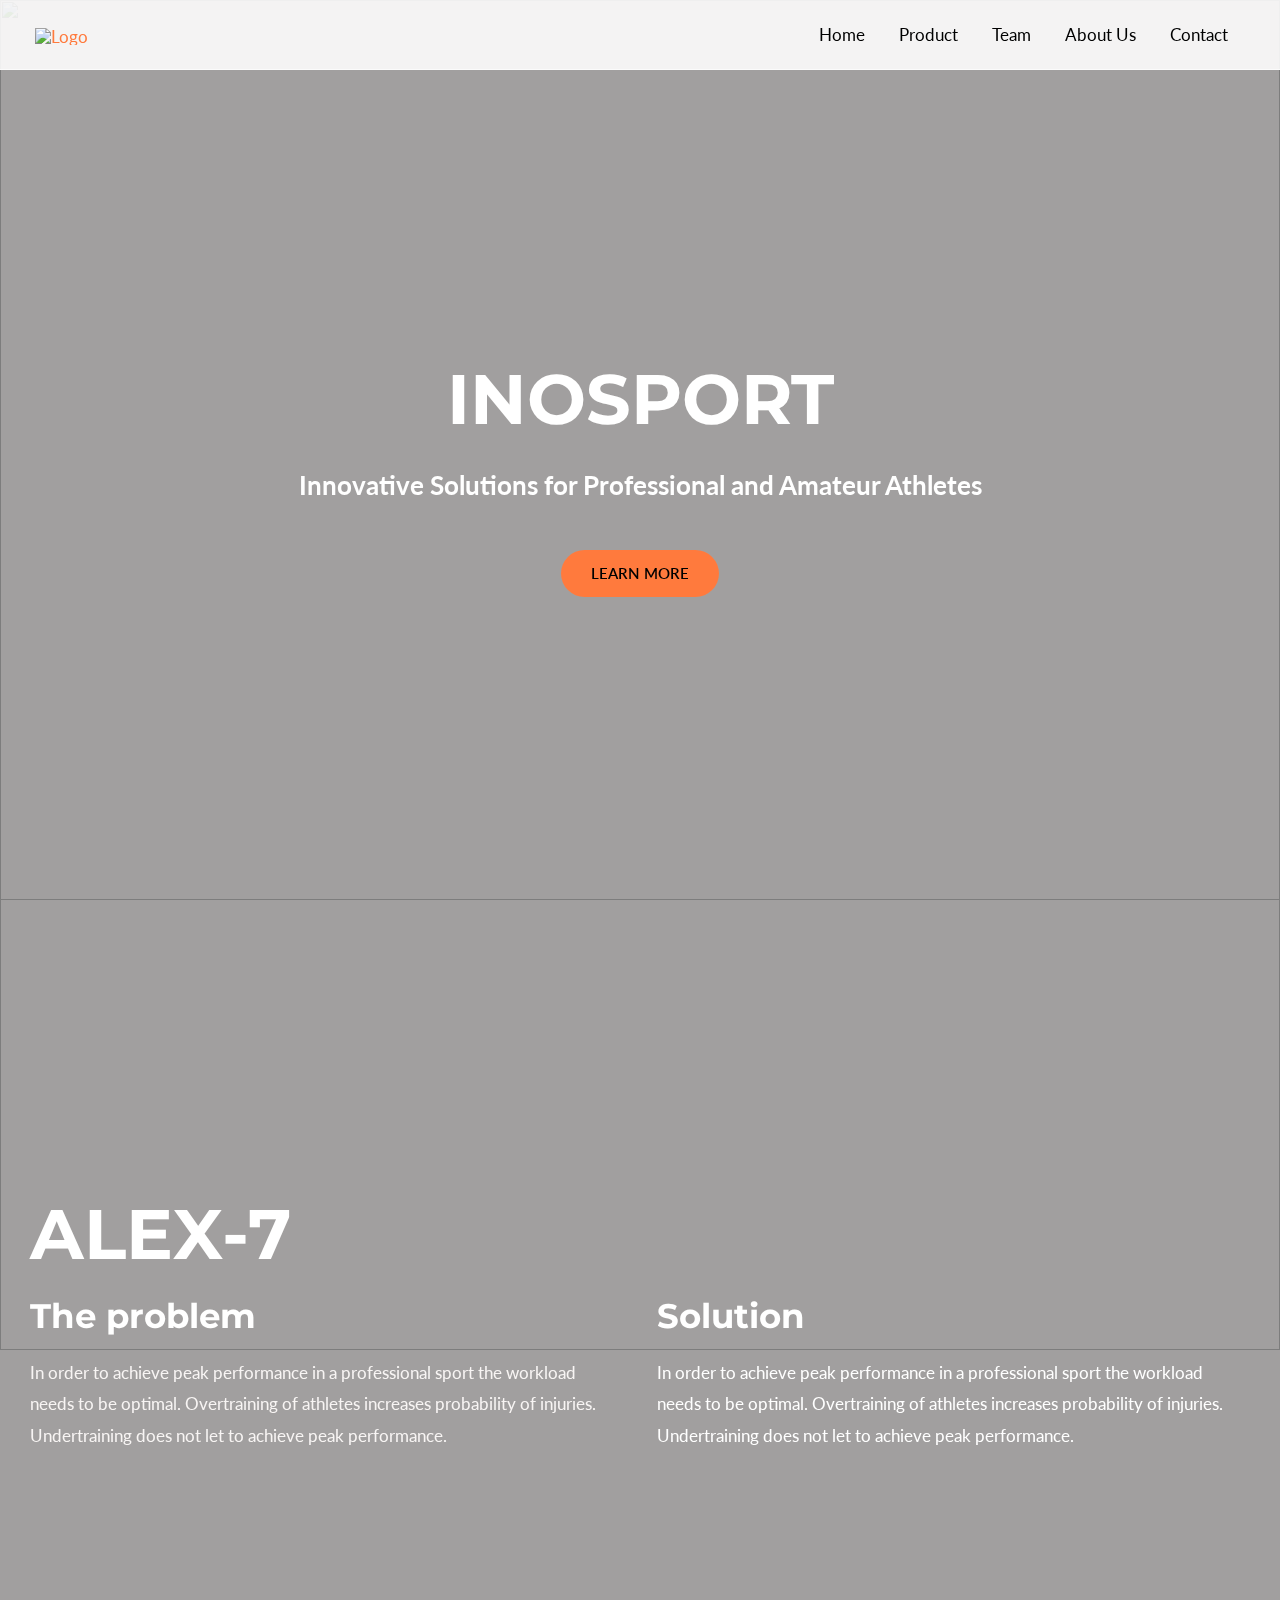
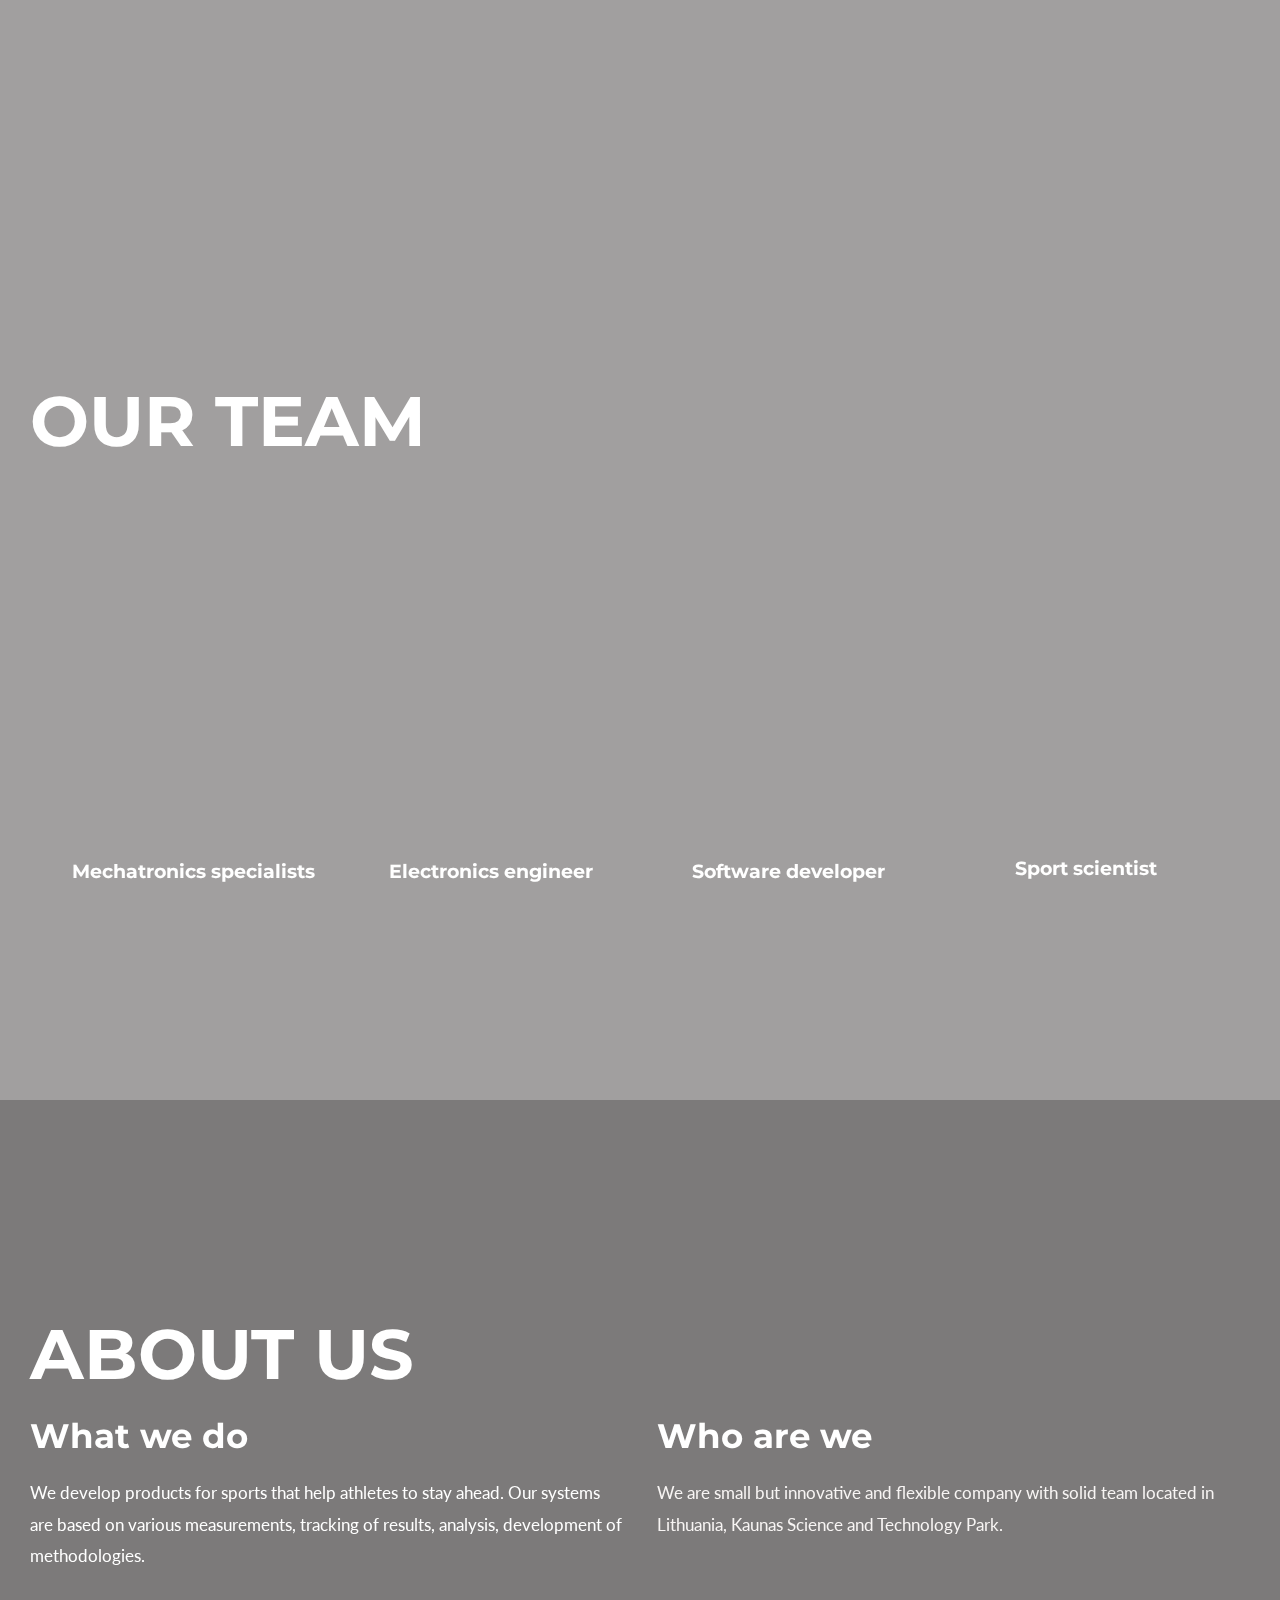
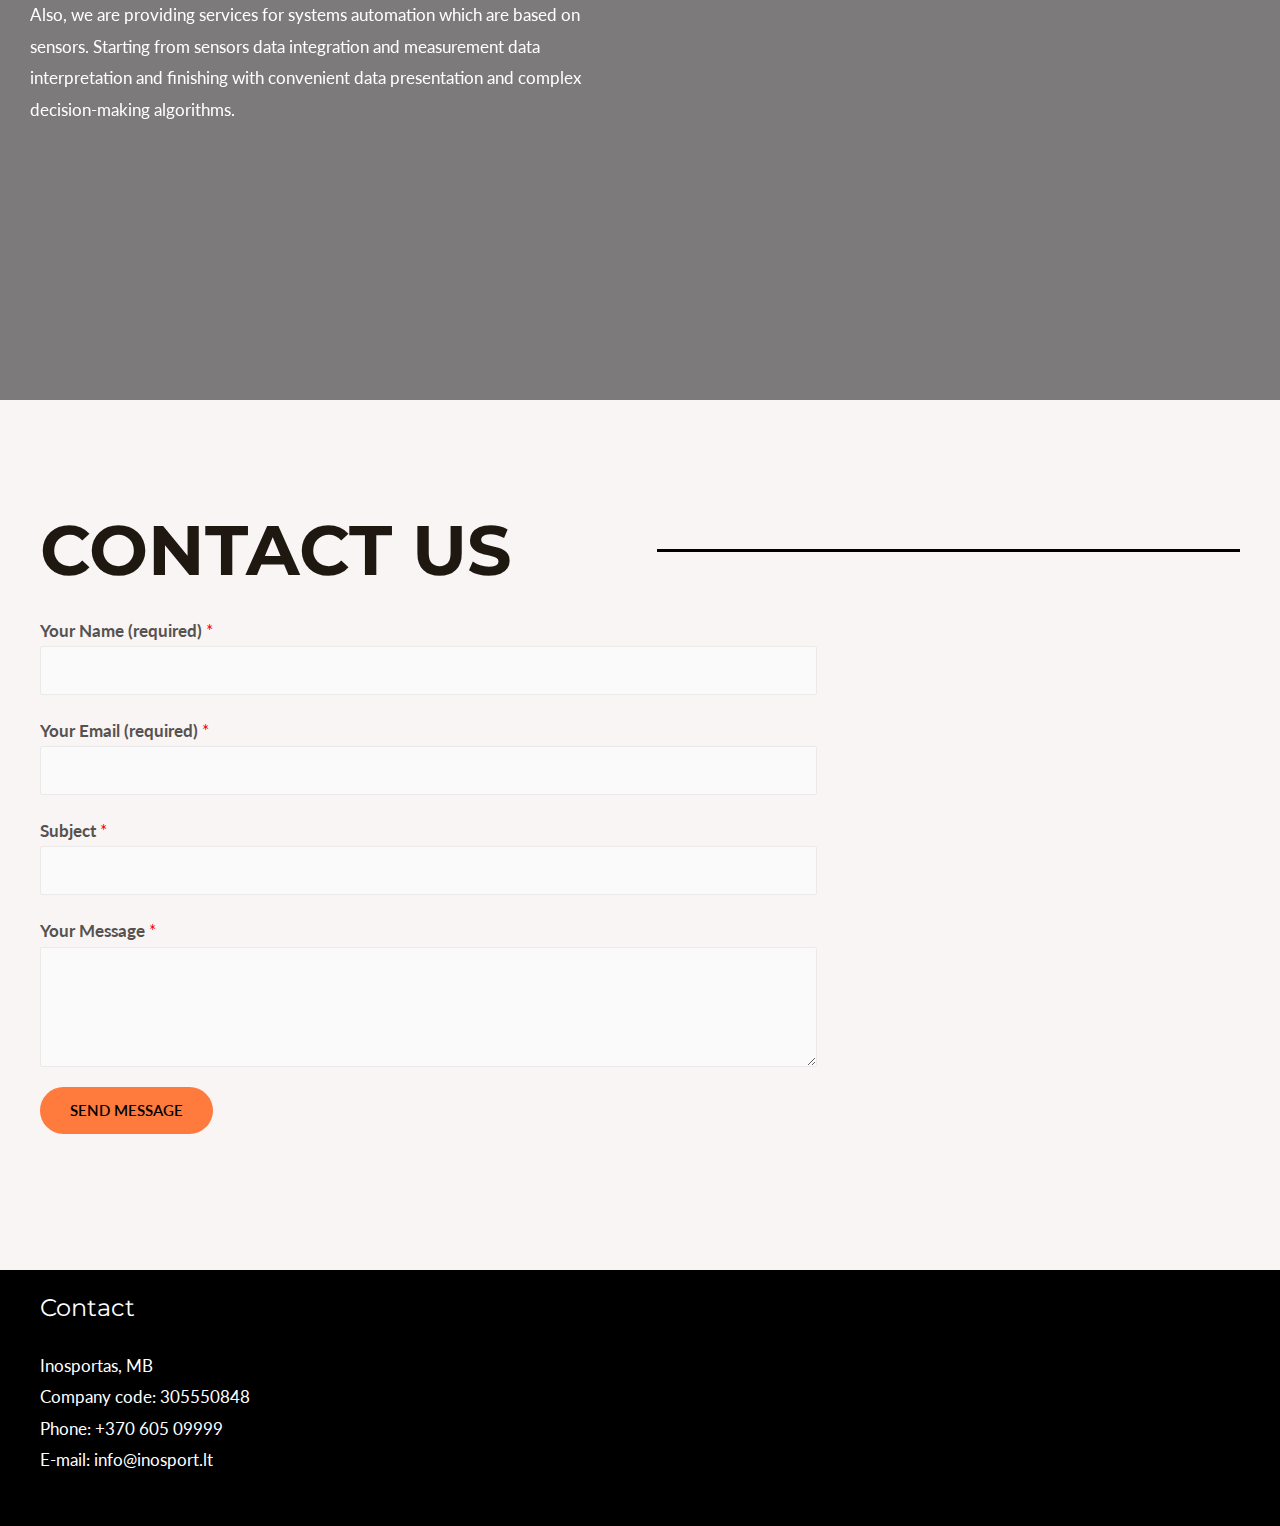
==== index.html @ 99935696 "added the page" ====
<!DOCTYPE html>
<html lang="en-US">
<head>
<meta charset="UTF-8">
<meta name="viewport" content="width=device-width, initial-scale=1">
<link rel="profile" href="https://gmpg.org/xfn/11">

<title>inosport &#8211; Innovation for sports</title>
<meta name="robots" content="max-image-preview:large">
<link rel="dns-prefetch" href="//fonts.googleapis.com">
<link rel="dns-prefetch" href="//s.w.org">
<link rel="alternate" type="application/rss+xml" title="inosport &raquo; Feed" href="/feed/">
<link rel="alternate" type="application/rss+xml" title="inosport &raquo; Comments Feed" href="/comments/feed/">
<script>
window._wpemojiSettings = {"baseUrl":"https:\/\/s.w.org\/images\/core\/emoji\/13.1.0\/72x72\/","ext":".png","svgUrl":"https:\/\/s.w.org\/images\/core\/emoji\/13.1.0\/svg\/","svgExt":".svg","source":{"concatemoji":"httpinosport.local\/wp-includes\/js\/wp-emoji-release.min.js?ver=5.9.2"}};
/*! This file is auto-generated */
!function(e,a,t){var n,r,o,i=a.createElement("canvas"),p=i.getContext&&i.getContext("2d");function s(e,t){var a=String.fromCharCode;p.clearRect(0,0,i.width,i.height),p.fillText(a.apply(this,e),0,0);e=i.toDataURL();return p.clearRect(0,0,i.width,i.height),p.fillText(a.apply(this,t),0,0),e===i.toDataURL()}function c(e){var t=a.createElement("script");t.src=e,t.defer=t.type="text/javascript",a.getElementsByTagName("head")[0].appendChild(t)}for(o=Array("flag","emoji"),t.supports={everything:!0,everythingExceptFlag:!0},r=0;r<o.length;r++)t.supports[o[r]]=function(e){if(!p||!p.fillText)return!1;switch(p.textBaseline="top",p.font="600 32px Arial",e){case"flag":return s([127987,65039,8205,9895,65039],[127987,65039,8203,9895,65039])?!1:!s([55356,56826,55356,56819],[55356,56826,8203,55356,56819])&&!s([55356,57332,56128,56423,56128,56418,56128,56421,56128,56430,56128,56423,56128,56447],[55356,57332,8203,56128,56423,8203,56128,56418,8203,56128,56421,8203,56128,56430,8203,56128,56423,8203,56128,56447]);case"emoji":return!s([10084,65039,8205,55357,56613],[10084,65039,8203,55357,56613])}return!1}(o[r]),t.supports.everything=t.supports.everything&&t.supports[o[r]],"flag"!==o[r]&&(t.supports.everythingExceptFlag=t.supports.everythingExceptFlag&&t.supports[o[r]]);t.supports.everythingExceptFlag=t.supports.everythingExceptFlag&&!t.supports.flag,t.DOMReady=!1,t.readyCallback=function(){t.DOMReady=!0},t.supports.everything||(n=function(){t.readyCallback()},a.addEventListener?(a.addEventListener("DOMContentLoaded",n,!1),e.addEventListener("load",n,!1)):(e.attachEvent("onload",n),a.attachEvent("onreadystatechange",function(){"complete"===a.readyState&&t.readyCallback()})),(n=t.source||{}).concatemoji?c(n.concatemoji):n.wpemoji&&n.twemoji&&(c(n.twemoji),c(n.wpemoji)))}(window,document,window._wpemojiSettings);
</script>
<style>img.wp-smiley,
img.emoji {
	display: inline !important;
	border: none !important;
	box-shadow: none !important;
	height: 1em !important;
	width: 1em !important;
	margin: 0 0.07em !important;
	vertical-align: -0.1em !important;
	background: none !important;
	padding: 0 !important;
}</style>
	<link rel="stylesheet" id="rt-team-css-css" href="/wp-content/plugins/tlp-team/assets/css/tlpteam.css?ver=4.0.3" media="all">
<link rel="stylesheet" id="rt-team-sc-css" href="/wp-content/uploads/tlp-team/team-sc.css?ver=1648822736" media="all">
<link rel="stylesheet" id="astra-theme-css-css" href="/wp-content/themes/astra/assets/css/minified/frontend.min.css?ver=3.7.9" media="all">
<style id="astra-theme-css-inline-css">html{font-size:106.25%;}a,.page-title{color:var(--ast-global-color-0);}a:hover,a:focus{color:var(--ast-global-color-1);}body,button,input,select,textarea,.ast-button,.ast-custom-button{font-family:'Lato',sans-serif;font-weight:400;font-size:17px;font-size:1rem;text-transform:none;}blockquote{color:var(--ast-global-color-3);}h1,.entry-content h1,h2,.entry-content h2,h3,.entry-content h3,h4,.entry-content h4,h5,.entry-content h5,h6,.entry-content h6,.site-title,.site-title a{font-family:'Montserrat',sans-serif;font-weight:700;}.site-title{font-size:28px;font-size:1.6470588235294rem;display:none;}header .custom-logo-link img{max-width:100px;}.astra-logo-svg{width:100px;}.ast-archive-description .ast-archive-title{font-size:40px;font-size:2.3529411764706rem;}.site-header .site-description{font-size:15px;font-size:0.88235294117647rem;display:none;}.entry-title{font-size:30px;font-size:1.7647058823529rem;}h1,.entry-content h1{font-size:70px;font-size:4.1176470588235rem;font-family:'Montserrat',sans-serif;text-transform:uppercase;}h2,.entry-content h2{font-size:34px;font-size:2rem;font-family:'Montserrat',sans-serif;line-height:1.2;text-transform:none;}h3,.entry-content h3{font-size:23px;font-size:1.3529411764706rem;font-family:'Montserrat',sans-serif;line-height:1.5;text-transform:none;}h4,.entry-content h4{font-size:16px;font-size:0.94117647058824rem;font-family:'Montserrat',sans-serif;text-transform:none;}h5,.entry-content h5{font-size:14px;font-size:0.82352941176471rem;font-family:'Montserrat',sans-serif;text-transform:none;}h6,.entry-content h6{font-size:12px;font-size:0.70588235294118rem;font-family:'Montserrat',sans-serif;text-transform:none;}.ast-single-post .entry-title,.page-title{font-size:40px;font-size:2.3529411764706rem;}::selection{background-color:var(--ast-global-color-0);color:#000000;}body,h1,.entry-title a,.entry-content h1,h2,.entry-content h2,h3,.entry-content h3,h4,.entry-content h4,h5,.entry-content h5,h6,.entry-content h6{color:var(--ast-global-color-3);}.tagcloud a:hover,.tagcloud a:focus,.tagcloud a.current-item{color:#000000;border-color:var(--ast-global-color-0);background-color:var(--ast-global-color-0);}input:focus,input[type="text"]:focus,input[type="email"]:focus,input[type="url"]:focus,input[type="password"]:focus,input[type="reset"]:focus,input[type="search"]:focus,textarea:focus{border-color:var(--ast-global-color-0);}input[type="radio"]:checked,input[type=reset],input[type="checkbox"]:checked,input[type="checkbox"]:hover:checked,input[type="checkbox"]:focus:checked,input[type=range]::-webkit-slider-thumb{border-color:var(--ast-global-color-0);background-color:var(--ast-global-color-0);box-shadow:none;}.site-footer a:hover + .post-count,.site-footer a:focus + .post-count{background:var(--ast-global-color-0);border-color:var(--ast-global-color-0);}.single .nav-links .nav-previous,.single .nav-links .nav-next{color:var(--ast-global-color-0);}.entry-meta,.entry-meta *{line-height:1.45;color:var(--ast-global-color-0);}.entry-meta a:hover,.entry-meta a:hover *,.entry-meta a:focus,.entry-meta a:focus *,.page-links > .page-link,.page-links .page-link:hover,.post-navigation a:hover{color:var(--ast-global-color-1);}#cat option,.secondary .calendar_wrap thead a,.secondary .calendar_wrap thead a:visited{color:var(--ast-global-color-0);}.secondary .calendar_wrap #today,.ast-progress-val span{background:var(--ast-global-color-0);}.secondary a:hover + .post-count,.secondary a:focus + .post-count{background:var(--ast-global-color-0);border-color:var(--ast-global-color-0);}.calendar_wrap #today > a{color:#000000;}.page-links .page-link,.single .post-navigation a{color:var(--ast-global-color-0);}.ast-header-break-point .main-header-bar .ast-button-wrap .menu-toggle{border-radius:0px;}.widget-title{font-size:24px;font-size:1.4117647058824rem;color:var(--ast-global-color-3);}.site-logo-img img{ transition:all 0.2s linear;}@media (max-width:921px){#ast-desktop-header{display:none;}}@media (min-width:921px){#ast-mobile-header{display:none;}}.wp-block-buttons.aligncenter{justify-content:center;}@media (min-width:1200px){.wp-block-group .has-background{padding:20px;}}@media (min-width:1200px){.ast-no-sidebar.ast-separate-container .entry-content .wp-block-group.alignwide,.ast-no-sidebar.ast-separate-container .entry-content .wp-block-cover.alignwide{margin-left:-20px;margin-right:-20px;padding-left:20px;padding-right:20px;}.ast-no-sidebar.ast-separate-container .entry-content .wp-block-cover.alignfull,.ast-no-sidebar.ast-separate-container .entry-content .wp-block-group.alignfull{margin-left:-6.67em;margin-right:-6.67em;padding-left:6.67em;padding-right:6.67em;}}@media (min-width:1200px){.wp-block-cover-image.alignwide .wp-block-cover__inner-container,.wp-block-cover.alignwide .wp-block-cover__inner-container,.wp-block-cover-image.alignfull .wp-block-cover__inner-container,.wp-block-cover.alignfull .wp-block-cover__inner-container{width:100%;}}.ast-plain-container.ast-no-sidebar #primary{margin-top:0;margin-bottom:0;}@media (max-width:921px){.ast-theme-transparent-header #primary,.ast-theme-transparent-header #secondary{padding:0;}}.wp-block-columns{margin-bottom:unset;}.wp-block-image.size-full{margin:2rem 0;}.wp-block-separator.has-background{padding:0;}.wp-block-gallery{margin-bottom:1.6em;}.wp-block-group{padding-top:4em;padding-bottom:4em;}.wp-block-group__inner-container .wp-block-columns:last-child,.wp-block-group__inner-container :last-child,.wp-block-table table{margin-bottom:0;}.blocks-gallery-grid{width:100%;}.wp-block-navigation-link__content{padding:5px 0;}.wp-block-group .wp-block-group .has-text-align-center,.wp-block-group .wp-block-column .has-text-align-center{max-width:100%;}.has-text-align-center{margin:0 auto;}@media (min-width:1200px){.wp-block-cover__inner-container,.alignwide .wp-block-group__inner-container,.alignfull .wp-block-group__inner-container{max-width:1200px;margin:0 auto;}.wp-block-group.alignnone,.wp-block-group.aligncenter,.wp-block-group.alignleft,.wp-block-group.alignright,.wp-block-group.alignwide,.wp-block-columns.alignwide{margin:2rem 0 1rem 0;}}@media (max-width:1200px){.wp-block-group{padding:3em;}.wp-block-group .wp-block-group{padding:1.5em;}.wp-block-columns,.wp-block-column{margin:1rem 0;}}@media (min-width:921px){.wp-block-columns .wp-block-group{padding:2em;}}@media (max-width:544px){.wp-block-cover-image .wp-block-cover__inner-container,.wp-block-cover .wp-block-cover__inner-container{width:unset;}.wp-block-cover,.wp-block-cover-image{padding:2em 0;}.wp-block-group,.wp-block-cover{padding:2em;}.wp-block-media-text__media img,.wp-block-media-text__media video{width:unset;max-width:100%;}.wp-block-media-text.has-background .wp-block-media-text__content{padding:1em;}}@media (max-width:921px){.ast-plain-container.ast-no-sidebar #primary{padding:0;}}@media (min-width:544px){.entry-content .wp-block-media-text.has-media-on-the-right .wp-block-media-text__content{padding:0 8% 0 0;}.entry-content .wp-block-media-text .wp-block-media-text__content{padding:0 0 0 8%;}.ast-plain-container .site-content .entry-content .has-custom-content-position.is-position-bottom-left > *,.ast-plain-container .site-content .entry-content .has-custom-content-position.is-position-bottom-right > *,.ast-plain-container .site-content .entry-content .has-custom-content-position.is-position-top-left > *,.ast-plain-container .site-content .entry-content .has-custom-content-position.is-position-top-right > *,.ast-plain-container .site-content .entry-content .has-custom-content-position.is-position-center-right > *,.ast-plain-container .site-content .entry-content .has-custom-content-position.is-position-center-left > *{margin:0;}}@media (max-width:544px){.entry-content .wp-block-media-text .wp-block-media-text__content{padding:8% 0;}.wp-block-media-text .wp-block-media-text__media img{width:auto;max-width:100%;}}@media (max-width:921px){.ast-separate-container .ast-article-post,.ast-separate-container .ast-article-single{padding:1.5em 2.14em;}.ast-separate-container #primary,.ast-separate-container #secondary{padding:1.5em 0;}#primary,#secondary{padding:1.5em 0;margin:0;}.ast-left-sidebar #content > .ast-container{display:flex;flex-direction:column-reverse;width:100%;}.ast-author-box img.avatar{margin:20px 0 0 0;}}@media (min-width:922px){.ast-separate-container.ast-right-sidebar #primary,.ast-separate-container.ast-left-sidebar #primary{border:0;}.search-no-results.ast-separate-container #primary{margin-bottom:4em;}}.elementor-button-wrapper .elementor-button{border-style:solid;text-decoration:none;border-top-width:0;border-right-width:0;border-left-width:0;border-bottom-width:0;}body .elementor-button.elementor-size-sm,body .elementor-button.elementor-size-xs,body .elementor-button.elementor-size-md,body .elementor-button.elementor-size-lg,body .elementor-button.elementor-size-xl,body .elementor-button{border-radius:100px;padding-top:16px;padding-right:30px;padding-bottom:16px;padding-left:30px;}.elementor-button-wrapper .elementor-button{border-color:var(--ast-global-color-0);background-color:var(--ast-global-color-0);}.elementor-button-wrapper .elementor-button:hover,.elementor-button-wrapper .elementor-button:focus{color:#ffffff;background-color:var(--ast-global-color-1);border-color:var(--ast-global-color-1);}.wp-block-button .wp-block-button__link ,.elementor-button-wrapper .elementor-button,.elementor-button-wrapper .elementor-button:visited{color:#000000;}.elementor-button-wrapper .elementor-button{font-family:inherit;font-weight:600;line-height:1;text-transform:uppercase;}body .elementor-button.elementor-size-sm,body .elementor-button.elementor-size-xs,body .elementor-button.elementor-size-md,body .elementor-button.elementor-size-lg,body .elementor-button.elementor-size-xl,body .elementor-button{font-size:15px;font-size:0.88235294117647rem;}.wp-block-button .wp-block-button__link:hover,.wp-block-button .wp-block-button__link:focus{color:#ffffff;background-color:var(--ast-global-color-1);border-color:var(--ast-global-color-1);}.elementor-widget-heading h2.elementor-heading-title{line-height:1.2;}.elementor-widget-heading h3.elementor-heading-title{line-height:1.5;}.wp-block-button .wp-block-button__link{border-style:solid;border-top-width:0;border-right-width:0;border-left-width:0;border-bottom-width:0;border-color:var(--ast-global-color-0);background-color:var(--ast-global-color-0);color:#000000;font-family:inherit;font-weight:600;line-height:1;text-transform:uppercase;font-size:15px;font-size:0.88235294117647rem;border-radius:100px;}.wp-block-buttons .wp-block-button .wp-block-button__link{padding-top:16px;padding-right:30px;padding-bottom:16px;padding-left:30px;}.menu-toggle,button,.ast-button,.ast-custom-button,.button,input#submit,input[type="button"],input[type="submit"],input[type="reset"]{border-style:solid;border-top-width:0;border-right-width:0;border-left-width:0;border-bottom-width:0;color:#000000;border-color:var(--ast-global-color-0);background-color:var(--ast-global-color-0);border-radius:100px;padding-top:16px;padding-right:30px;padding-bottom:16px;padding-left:30px;font-family:inherit;font-weight:600;font-size:15px;font-size:0.88235294117647rem;line-height:1;text-transform:uppercase;}button:focus,.menu-toggle:hover,button:hover,.ast-button:hover,.ast-custom-button:hover .button:hover,.ast-custom-button:hover ,input[type=reset]:hover,input[type=reset]:focus,input#submit:hover,input#submit:focus,input[type="button"]:hover,input[type="button"]:focus,input[type="submit"]:hover,input[type="submit"]:focus{color:#ffffff;background-color:var(--ast-global-color-1);border-color:var(--ast-global-color-1);}@media (min-width:544px){.ast-container{max-width:100%;}}@media (max-width:544px){.ast-separate-container .ast-article-post,.ast-separate-container .ast-article-single,.ast-separate-container .comments-title,.ast-separate-container .ast-archive-description{padding:1.5em 1em;}.ast-separate-container #content .ast-container{padding-left:0.54em;padding-right:0.54em;}.ast-separate-container .ast-comment-list li.depth-1{padding:1.5em 1em;margin-bottom:1.5em;}.ast-separate-container .ast-comment-list .bypostauthor{padding:.5em;}.ast-search-menu-icon.ast-dropdown-active .search-field{width:170px;}}@media (max-width:921px){.ast-mobile-header-stack .main-header-bar .ast-search-menu-icon{display:inline-block;}.ast-header-break-point.ast-header-custom-item-outside .ast-mobile-header-stack .main-header-bar .ast-search-icon{margin:0;}.ast-comment-avatar-wrap img{max-width:2.5em;}.ast-separate-container .ast-comment-list li.depth-1{padding:1.5em 2.14em;}.ast-separate-container .comment-respond{padding:2em 2.14em;}.ast-comment-meta{padding:0 1.8888em 1.3333em;}}body,.ast-separate-container{background-color:var(--ast-global-color-4);;background-image:none;;}.ast-no-sidebar.ast-separate-container .entry-content .alignfull {margin-left: -6.67em;margin-right: -6.67em;width: auto;}@media (max-width: 1200px) {.ast-no-sidebar.ast-separate-container .entry-content .alignfull {margin-left: -2.4em;margin-right: -2.4em;}}@media (max-width: 768px) {.ast-no-sidebar.ast-separate-container .entry-content .alignfull {margin-left: -2.14em;margin-right: -2.14em;}}@media (max-width: 544px) {.ast-no-sidebar.ast-separate-container .entry-content .alignfull {margin-left: -1em;margin-right: -1em;}}.ast-no-sidebar.ast-separate-container .entry-content .alignwide {margin-left: -20px;margin-right: -20px;}.ast-no-sidebar.ast-separate-container .entry-content .wp-block-column .alignfull,.ast-no-sidebar.ast-separate-container .entry-content .wp-block-column .alignwide {margin-left: auto;margin-right: auto;width: 100%;}@media (max-width:921px){.site-title{display:none;}.ast-archive-description .ast-archive-title{font-size:40px;}.site-header .site-description{display:none;}.entry-title{font-size:30px;}h1,.entry-content h1{font-size:70px;}h2,.entry-content h2{font-size:40px;}h3,.entry-content h3{font-size:23px;}h4,.entry-content h4{font-size:18px;font-size:1.0588235294118rem;}h5,.entry-content h5{font-size:16px;font-size:0.94117647058824rem;}h6,.entry-content h6{font-size:14px;font-size:0.82352941176471rem;}.ast-single-post .entry-title,.page-title{font-size:30px;}}@media (max-width:544px){.site-title{display:none;}.ast-archive-description .ast-archive-title{font-size:40px;}.site-header .site-description{display:none;}.entry-title{font-size:30px;}h1,.entry-content h1{font-size:33px;}h2,.entry-content h2{font-size:25px;}h3,.entry-content h3{font-size:20px;}h4,.entry-content h4{font-size:14px;font-size:0.82352941176471rem;}h5,.entry-content h5{font-size:13px;font-size:0.76470588235294rem;}h6,.entry-content h6{font-size:12px;font-size:0.70588235294118rem;}.ast-single-post .entry-title,.page-title{font-size:25px;}header .custom-logo-link img,.ast-header-break-point .site-branding img,.ast-header-break-point .custom-logo-link img{max-width:74px;}.astra-logo-svg{width:74px;}.ast-header-break-point .site-logo-img .custom-mobile-logo-link img{max-width:74px;}}@media (max-width:921px){html{font-size:96.9%;}}@media (max-width:544px){html{font-size:96.9%;}}@media (min-width:922px){.ast-container{max-width:1240px;}}@font-face {font-family: "Astra";src: url(/wp-content/themes/astra/assets/fonts/astra.woff) format("woff"),url(/wp-content/themes/astra/assets/fonts/astra.ttf) format("truetype"),url(/wp-content/themes/astra/assets/fonts/astra.svg#astra) format("svg");font-weight: normal;font-style: normal;font-display: fallback;}@media (min-width:922px){.main-header-menu .sub-menu .menu-item.ast-left-align-sub-menu:hover > .sub-menu,.main-header-menu .sub-menu .menu-item.ast-left-align-sub-menu.focus > .sub-menu{margin-left:-0px;}}.ast-theme-transparent-header [CLASS*="ast-header-html-"] .ast-builder-html-element{color:#000000;}.ast-theme-transparent-header [CLASS*="ast-header-html-"] .ast-builder-html-element a{color:#000000;}.ast-theme-transparent-header [CLASS*="ast-header-html-"] .ast-builder-html-element a:hover{color:#000000;}.ast-theme-transparent-header [data-section="section-header-mobile-trigger"] .ast-button-wrap .ast-mobile-menu-trigger-fill,.ast-theme-transparent-header [data-section="section-header-mobile-trigger"] .ast-button-wrap .ast-mobile-menu-trigger-minimal{border:none;}.astra-icon-down_arrow::after {content: "\e900";font-family: Astra;}.astra-icon-close::after {content: "\e5cd";font-family: Astra;}.astra-icon-drag_handle::after {content: "\e25d";font-family: Astra;}.astra-icon-format_align_justify::after {content: "\e235";font-family: Astra;}.astra-icon-menu::after {content: "\e5d2";font-family: Astra;}.astra-icon-reorder::after {content: "\e8fe";font-family: Astra;}.astra-icon-search::after {content: "\e8b6";font-family: Astra;}.astra-icon-zoom_in::after {content: "\e56b";font-family: Astra;}.astra-icon-check-circle::after {content: "\e901";font-family: Astra;}.astra-icon-shopping-cart::after {content: "\f07a";font-family: Astra;}.astra-icon-shopping-bag::after {content: "\f290";font-family: Astra;}.astra-icon-shopping-basket::after {content: "\f291";font-family: Astra;}.astra-icon-circle-o::after {content: "\e903";font-family: Astra;}.astra-icon-certificate::after {content: "\e902";font-family: Astra;}blockquote {padding: 1.2em;}:root .has-ast-global-color-0-color{color:var(--ast-global-color-0);}:root .has-ast-global-color-0-background-color{background-color:var(--ast-global-color-0);}:root .wp-block-button .has-ast-global-color-0-color{color:var(--ast-global-color-0);}:root .wp-block-button .has-ast-global-color-0-background-color{background-color:var(--ast-global-color-0);}:root .has-ast-global-color-1-color{color:var(--ast-global-color-1);}:root .has-ast-global-color-1-background-color{background-color:var(--ast-global-color-1);}:root .wp-block-button .has-ast-global-color-1-color{color:var(--ast-global-color-1);}:root .wp-block-button .has-ast-global-color-1-background-color{background-color:var(--ast-global-color-1);}:root .has-ast-global-color-2-color{color:var(--ast-global-color-2);}:root .has-ast-global-color-2-background-color{background-color:var(--ast-global-color-2);}:root .wp-block-button .has-ast-global-color-2-color{color:var(--ast-global-color-2);}:root .wp-block-button .has-ast-global-color-2-background-color{background-color:var(--ast-global-color-2);}:root .has-ast-global-color-3-color{color:var(--ast-global-color-3);}:root .has-ast-global-color-3-background-color{background-color:var(--ast-global-color-3);}:root .wp-block-button .has-ast-global-color-3-color{color:var(--ast-global-color-3);}:root .wp-block-button .has-ast-global-color-3-background-color{background-color:var(--ast-global-color-3);}:root .has-ast-global-color-4-color{color:var(--ast-global-color-4);}:root .has-ast-global-color-4-background-color{background-color:var(--ast-global-color-4);}:root .wp-block-button .has-ast-global-color-4-color{color:var(--ast-global-color-4);}:root .wp-block-button .has-ast-global-color-4-background-color{background-color:var(--ast-global-color-4);}:root .has-ast-global-color-5-color{color:var(--ast-global-color-5);}:root .has-ast-global-color-5-background-color{background-color:var(--ast-global-color-5);}:root .wp-block-button .has-ast-global-color-5-color{color:var(--ast-global-color-5);}:root .wp-block-button .has-ast-global-color-5-background-color{background-color:var(--ast-global-color-5);}:root .has-ast-global-color-6-color{color:var(--ast-global-color-6);}:root .has-ast-global-color-6-background-color{background-color:var(--ast-global-color-6);}:root .wp-block-button .has-ast-global-color-6-color{color:var(--ast-global-color-6);}:root .wp-block-button .has-ast-global-color-6-background-color{background-color:var(--ast-global-color-6);}:root .has-ast-global-color-7-color{color:var(--ast-global-color-7);}:root .has-ast-global-color-7-background-color{background-color:var(--ast-global-color-7);}:root .wp-block-button .has-ast-global-color-7-color{color:var(--ast-global-color-7);}:root .wp-block-button .has-ast-global-color-7-background-color{background-color:var(--ast-global-color-7);}:root .has-ast-global-color-8-color{color:var(--ast-global-color-8);}:root .has-ast-global-color-8-background-color{background-color:var(--ast-global-color-8);}:root .wp-block-button .has-ast-global-color-8-color{color:var(--ast-global-color-8);}:root .wp-block-button .has-ast-global-color-8-background-color{background-color:var(--ast-global-color-8);}:root{--ast-global-color-0:#FF7A3D;--ast-global-color-1:#FF5100;--ast-global-color-2:#1E1810;--ast-global-color-3:#575250;--ast-global-color-4:#F8F5F4;--ast-global-color-5:#FFFFFF;--ast-global-color-6:#000000;--ast-global-color-7:#4B4F58;--ast-global-color-8:#F6F7F8;}.ast-theme-transparent-header #masthead .site-logo-img .transparent-custom-logo .astra-logo-svg{width:100px;}.ast-theme-transparent-header #masthead .site-logo-img .transparent-custom-logo img{ max-width:100px;}@media (min-width:921px){.ast-theme-transparent-header #masthead{position:absolute;left:0;right:0;}.ast-theme-transparent-header .main-header-bar,.ast-theme-transparent-header.ast-header-break-point .main-header-bar{background:none;}body.elementor-editor-active.ast-theme-transparent-header #masthead,.fl-builder-edit .ast-theme-transparent-header #masthead,body.vc_editor.ast-theme-transparent-header #masthead,body.brz-ed.ast-theme-transparent-header #masthead{z-index:0;}.ast-header-break-point.ast-replace-site-logo-transparent.ast-theme-transparent-header .custom-mobile-logo-link{display:none;}.ast-header-break-point.ast-replace-site-logo-transparent.ast-theme-transparent-header .transparent-custom-logo{display:inline-block;}.ast-theme-transparent-header .ast-above-header,.ast-theme-transparent-header .ast-above-header.ast-above-header-bar{background-image:none;background-color:transparent;}.ast-theme-transparent-header .ast-below-header{background-image:none;background-color:transparent;}}@media (min-width:922px){.ast-theme-transparent-header .main-header-bar,.ast-theme-transparent-header.ast-header-break-point .main-header-bar-wrap .main-header-menu,.ast-theme-transparent-header.ast-header-break-point .main-header-bar-wrap .main-header-bar,.ast-theme-transparent-header.ast-header-break-point .ast-mobile-header-wrap .main-header-bar{background-color:rgba(255,255,255,0.88);}.ast-theme-transparent-header .main-header-bar .ast-search-menu-icon form{background-color:rgba(255,255,255,0.88);}.ast-theme-transparent-header .ast-above-header,.ast-theme-transparent-header .ast-above-header.ast-above-header-bar,.ast-theme-transparent-header .ast-below-header,.ast-header-break-point.ast-theme-transparent-header .ast-above-header,.ast-header-break-point.ast-theme-transparent-header .ast-below-header{background-color:rgba(255,255,255,0.88);}.ast-theme-transparent-header .site-title a,.ast-theme-transparent-header .site-title a:focus,.ast-theme-transparent-header .site-title a:hover,.ast-theme-transparent-header .site-title a:visited{color:var(--ast-global-color-5);}.ast-theme-transparent-header .site-header .site-description{color:var(--ast-global-color-5);}.ast-theme-transparent-header .ast-builder-menu .main-header-menu,.ast-theme-transparent-header .ast-builder-menu .main-header-menu .sub-menu,.ast-theme-transparent-header .ast-builder-menu .main-header-menu,.ast-theme-transparent-header.ast-header-break-point .ast-builder-menu .main-header-bar-wrap .main-header-menu,.ast-flyout-menu-enable.ast-header-break-point.ast-theme-transparent-header .main-header-bar-navigation .site-navigation,.ast-fullscreen-menu-enable.ast-header-break-point.ast-theme-transparent-header .main-header-bar-navigation .site-navigation,.ast-flyout-above-menu-enable.ast-header-break-point.ast-theme-transparent-header .ast-above-header-navigation-wrap .ast-above-header-navigation,.ast-flyout-below-menu-enable.ast-header-break-point.ast-theme-transparent-header .ast-below-header-navigation-wrap .ast-below-header-actual-nav,.ast-fullscreen-above-menu-enable.ast-header-break-point.ast-theme-transparent-header .ast-above-header-navigation-wrap,.ast-fullscreen-below-menu-enable.ast-header-break-point.ast-theme-transparent-header .ast-below-header-navigation-wrap,.ast-theme-transparent-header .main-header-menu .menu-link{background-color:rgba(255,255,255,0);}.ast-theme-transparent-header .ast-builder-menu .main-header-menu .menu-item .sub-menu .menu-item .menu-link,.ast-theme-transparent-header .ast-builder-menu .main-header-menu .menu-item .sub-menu .menu-item > .ast-menu-toggle,.ast-theme-transparent-header .main-header-menu .menu-item .sub-menu .menu-link,.ast-header-break-point.ast-flyout-menu-enable.ast-header-break-point .main-header-bar-navigation .main-header-menu .menu-item .sub-menu .menu-link{color:#000000;}.ast-theme-transparent-header .ast-builder-menu .main-header-menu .menu-item .sub-menu .menu-link:hover,.ast-theme-transparent-header .ast-builder-menu .main-header-menu .menu-item .sub-menu .menu-item:hover > .menu-link,.ast-theme-transparent-header .ast-builder-menu .main-header-menu .menu-item .sub-menu .menu-item.focus > .menu-item,.ast-theme-transparent-header .ast-builder-menu .main-header-menu .menu-item .sub-menu .menu-item.current-menu-item > .menu-link,.ast-theme-transparent-header .ast-builder-menu .main-header-menu .menu-item .sub-menu .menu-item.current-menu-item > .ast-menu-toggle,.ast-theme-transparent-header .ast-builder-menu .main-header-menu .menu-item .sub-menu .menu-item:hover > .ast-menu-toggle,.ast-theme-transparent-header .ast-builder-menu .main-header-menu .menu-item .sub-menu .menu-item.focus > .ast-menu-toggle,.ast-theme-transparent-header .main-header-menu .menu-item .sub-menu .menu-item:hover > .menu-link,.ast-header-break-point.ast-flyout-menu-enable.ast-header-break-point .main-header-bar-navigation .main-header-menu .menu-item .sub-menu .menu-link{color:#010101;}.ast-theme-transparent-header .ast-builder-menu .main-header-menu,.ast-theme-transparent-header .ast-builder-menu .main-header-menu .menu-link,.ast-theme-transparent-header [CLASS*="ast-builder-menu-"] .main-header-menu .menu-item > .menu-link,.ast-theme-transparent-header .ast-masthead-custom-menu-items,.ast-theme-transparent-header .ast-masthead-custom-menu-items a,.ast-theme-transparent-header .ast-builder-menu .main-header-menu .menu-item > .ast-menu-toggle,.ast-theme-transparent-header .ast-builder-menu .main-header-menu .menu-item > .ast-menu-toggle,.ast-theme-transparent-header .ast-above-header-navigation a,.ast-header-break-point.ast-theme-transparent-header .ast-above-header-navigation a,.ast-header-break-point.ast-theme-transparent-header .ast-above-header-navigation > ul.ast-above-header-menu > .menu-item-has-children:not(.current-menu-item) > .ast-menu-toggle,.ast-theme-transparent-header .ast-below-header-menu,.ast-theme-transparent-header .ast-below-header-menu a,.ast-header-break-point.ast-theme-transparent-header .ast-below-header-menu a,.ast-header-break-point.ast-theme-transparent-header .ast-below-header-menu,.ast-theme-transparent-header .main-header-menu .menu-link{color:#000000;}.ast-theme-transparent-header .ast-builder-menu .main-header-menu .menu-item:hover > .menu-link,.ast-theme-transparent-header .ast-builder-menu .main-header-menu .menu-item:hover > .ast-menu-toggle,.ast-theme-transparent-header .ast-builder-menu .main-header-menu .ast-masthead-custom-menu-items a:hover,.ast-theme-transparent-header .ast-builder-menu .main-header-menu .focus > .menu-link,.ast-theme-transparent-header .ast-builder-menu .main-header-menu .focus > .ast-menu-toggle,.ast-theme-transparent-header .ast-builder-menu .main-header-menu .current-menu-item > .menu-link,.ast-theme-transparent-header .ast-builder-menu .main-header-menu .current-menu-ancestor > .menu-link,.ast-theme-transparent-header .ast-builder-menu .main-header-menu .current-menu-item > .ast-menu-toggle,.ast-theme-transparent-header .ast-builder-menu .main-header-menu .current-menu-ancestor > .ast-menu-toggle,.ast-theme-transparent-header [CLASS*="ast-builder-menu-"] .main-header-menu .current-menu-item > .menu-link,.ast-theme-transparent-header [CLASS*="ast-builder-menu-"] .main-header-menu .current-menu-ancestor > .menu-link,.ast-theme-transparent-header [CLASS*="ast-builder-menu-"] .main-header-menu .current-menu-item > .ast-menu-toggle,.ast-theme-transparent-header [CLASS*="ast-builder-menu-"] .main-header-menu .current-menu-ancestor > .ast-menu-toggle,.ast-theme-transparent-header .main-header-menu .menu-item:hover > .menu-link,.ast-theme-transparent-header .main-header-menu .current-menu-item > .menu-link,.ast-theme-transparent-header .main-header-menu .current-menu-ancestor > .menu-link{color:#000000;}}@media (max-width:921px){.transparent-custom-logo{display:none;}}@media (min-width:921px){.ast-transparent-mobile-logo{display:none;}}@media (max-width:921px){.ast-transparent-mobile-logo{display:block;}}@media (min-width:921px){.ast-theme-transparent-header #ast-desktop-header > [CLASS*="-header-wrap"]:nth-last-child(2) > [CLASS*="-header-bar"]{border-bottom-width:0;border-bottom-style:solid;}}.ast-breadcrumbs .trail-browse,.ast-breadcrumbs .trail-items,.ast-breadcrumbs .trail-items li{display:inline-block;margin:0;padding:0;border:none;background:inherit;text-indent:0;}.ast-breadcrumbs .trail-browse{font-size:inherit;font-style:inherit;font-weight:inherit;color:inherit;}.ast-breadcrumbs .trail-items{list-style:none;}.trail-items li::after{padding:0 0.3em;content:"\00bb";}.trail-items li:last-of-type::after{display:none;}h1,.entry-content h1,h2,.entry-content h2,h3,.entry-content h3,h4,.entry-content h4,h5,.entry-content h5,h6,.entry-content h6{color:var(--ast-global-color-2);}@media (max-width:921px){.ast-builder-grid-row-container.ast-builder-grid-row-tablet-3-firstrow .ast-builder-grid-row > *:first-child,.ast-builder-grid-row-container.ast-builder-grid-row-tablet-3-lastrow .ast-builder-grid-row > *:last-child{grid-column:1 / -1;}}@media (max-width:544px){.ast-builder-grid-row-container.ast-builder-grid-row-mobile-3-firstrow .ast-builder-grid-row > *:first-child,.ast-builder-grid-row-container.ast-builder-grid-row-mobile-3-lastrow .ast-builder-grid-row > *:last-child{grid-column:1 / -1;}}.ast-builder-layout-element[data-section="title_tagline"]{display:flex;}@media (max-width:921px){.ast-header-break-point .ast-builder-layout-element[data-section="title_tagline"]{display:flex;}}@media (max-width:544px){.ast-header-break-point .ast-builder-layout-element[data-section="title_tagline"]{display:flex;}}.ast-builder-menu-1{font-family:inherit;font-weight:inherit;}.ast-builder-menu-1 .menu-item > .menu-link{color:var(--ast-global-color-3);}.ast-builder-menu-1 .menu-item > .ast-menu-toggle{color:var(--ast-global-color-3);}.ast-builder-menu-1 .menu-item:hover > .menu-link,.ast-builder-menu-1 .inline-on-mobile .menu-item:hover > .ast-menu-toggle{color:var(--ast-global-color-1);}.ast-builder-menu-1 .menu-item:hover > .ast-menu-toggle{color:var(--ast-global-color-1);}.ast-builder-menu-1 .menu-item.current-menu-item > .menu-link,.ast-builder-menu-1 .inline-on-mobile .menu-item.current-menu-item > .ast-menu-toggle,.ast-builder-menu-1 .current-menu-ancestor > .menu-link{color:var(--ast-global-color-1);}.ast-builder-menu-1 .menu-item.current-menu-item > .ast-menu-toggle{color:var(--ast-global-color-1);}.ast-builder-menu-1 .sub-menu,.ast-builder-menu-1 .inline-on-mobile .sub-menu{border-top-width:2px;border-bottom-width:0;border-right-width:0;border-left-width:0;border-color:var(--ast-global-color-0);border-style:solid;border-radius:0;}.ast-builder-menu-1 .main-header-menu > .menu-item > .sub-menu,.ast-builder-menu-1 .main-header-menu > .menu-item > .astra-full-megamenu-wrapper{margin-top:0;}.ast-desktop .ast-builder-menu-1 .main-header-menu > .menu-item > .sub-menu:before,.ast-desktop .ast-builder-menu-1 .main-header-menu > .menu-item > .astra-full-megamenu-wrapper:before{height:calc( 0px + 5px );}.ast-desktop .ast-builder-menu-1 .menu-item .sub-menu .menu-link{border-style:none;}@media (max-width:921px){.ast-builder-menu-1 .main-header-menu .menu-item > .menu-link{color:var(--ast-global-color-3);}.ast-builder-menu-1 .menu-item > .ast-menu-toggle{color:var(--ast-global-color-3);}.ast-builder-menu-1 .menu-item:hover > .menu-link,.ast-builder-menu-1 .inline-on-mobile .menu-item:hover > .ast-menu-toggle{color:var(--ast-global-color-1);}.ast-builder-menu-1 .menu-item:hover > .ast-menu-toggle{color:var(--ast-global-color-1);}.ast-builder-menu-1 .menu-item.current-menu-item > .menu-link,.ast-builder-menu-1 .inline-on-mobile .menu-item.current-menu-item > .ast-menu-toggle,.ast-builder-menu-1 .current-menu-ancestor > .menu-link,.ast-builder-menu-1 .current-menu-ancestor > .ast-menu-toggle{color:var(--ast-global-color-1);}.ast-builder-menu-1 .menu-item.current-menu-item > .ast-menu-toggle{color:var(--ast-global-color-1);}.ast-header-break-point .ast-builder-menu-1 .menu-item.menu-item-has-children > .ast-menu-toggle{top:0;}.ast-builder-menu-1 .menu-item-has-children > .menu-link:after{content:unset;}}@media (max-width:544px){.ast-header-break-point .ast-builder-menu-1 .menu-item.menu-item-has-children > .ast-menu-toggle{top:0;}}.ast-builder-menu-1{display:flex;}@media (max-width:921px){.ast-header-break-point .ast-builder-menu-1{display:flex;}}@media (max-width:544px){.ast-header-break-point .ast-builder-menu-1{display:flex;}}.site-above-footer-wrap{padding-top:20px;padding-bottom:20px;}.site-above-footer-wrap[data-section="section-above-footer-builder"]{background-color:#000000;;background-image:none;;min-height:60px;}.site-above-footer-wrap[data-section="section-above-footer-builder"] .ast-builder-grid-row{max-width:1200px;margin-left:auto;margin-right:auto;}.site-above-footer-wrap[data-section="section-above-footer-builder"] .ast-builder-grid-row,.site-above-footer-wrap[data-section="section-above-footer-builder"] .site-footer-section{align-items:flex-start;}.site-above-footer-wrap[data-section="section-above-footer-builder"].ast-footer-row-inline .site-footer-section{display:flex;margin-bottom:0;}.ast-builder-grid-row-2-equal .ast-builder-grid-row{grid-template-columns:repeat( 2,1fr );}@media (max-width:921px){.site-above-footer-wrap[data-section="section-above-footer-builder"].ast-footer-row-tablet-inline .site-footer-section{display:flex;margin-bottom:0;}.site-above-footer-wrap[data-section="section-above-footer-builder"].ast-footer-row-tablet-stack .site-footer-section{display:block;margin-bottom:10px;}.ast-builder-grid-row-container.ast-builder-grid-row-tablet-2-equal .ast-builder-grid-row{grid-template-columns:repeat( 2,1fr );}}@media (max-width:544px){.site-above-footer-wrap[data-section="section-above-footer-builder"].ast-footer-row-mobile-inline .site-footer-section{display:flex;margin-bottom:0;}.site-above-footer-wrap[data-section="section-above-footer-builder"].ast-footer-row-mobile-stack .site-footer-section{display:block;margin-bottom:10px;}.ast-builder-grid-row-container.ast-builder-grid-row-mobile-full .ast-builder-grid-row{grid-template-columns:1fr;}}.site-above-footer-wrap[data-section="section-above-footer-builder"]{display:grid;}@media (max-width:921px){.ast-header-break-point .site-above-footer-wrap[data-section="section-above-footer-builder"]{display:grid;}}@media (max-width:544px){.ast-header-break-point .site-above-footer-wrap[data-section="section-above-footer-builder"]{display:grid;}}.footer-widget-area[data-section="sidebar-widgets-footer-widget-3"] .footer-widget-area-inner{text-align:left;}@media (max-width:921px){.footer-widget-area[data-section="sidebar-widgets-footer-widget-3"] .footer-widget-area-inner{text-align:left;}}@media (max-width:544px){.footer-widget-area[data-section="sidebar-widgets-footer-widget-3"] .footer-widget-area-inner{text-align:left;}}.footer-widget-area[data-section="sidebar-widgets-footer-widget-3"] .footer-widget-area-inner{color:var(--ast-global-color-5);}.footer-widget-area[data-section="sidebar-widgets-footer-widget-3"] .widget-title{color:var(--ast-global-color-5);}.footer-widget-area[data-section="sidebar-widgets-footer-widget-3"]{display:block;}@media (max-width:921px){.ast-header-break-point .footer-widget-area[data-section="sidebar-widgets-footer-widget-3"]{display:block;}}@media (max-width:544px){.ast-header-break-point .footer-widget-area[data-section="sidebar-widgets-footer-widget-3"]{display:block;}}.ast-header-break-point .main-header-bar{border-bottom-width:0;}@media (min-width:922px){.main-header-bar{border-bottom-width:0;}}.main-header-menu .menu-item, #astra-footer-menu .menu-item, .main-header-bar .ast-masthead-custom-menu-items{-js-display:flex;display:flex;-webkit-box-pack:center;-webkit-justify-content:center;-moz-box-pack:center;-ms-flex-pack:center;justify-content:center;-webkit-box-orient:vertical;-webkit-box-direction:normal;-webkit-flex-direction:column;-moz-box-orient:vertical;-moz-box-direction:normal;-ms-flex-direction:column;flex-direction:column;}.main-header-menu > .menu-item > .menu-link, #astra-footer-menu > .menu-item > .menu-link{height:100%;-webkit-box-align:center;-webkit-align-items:center;-moz-box-align:center;-ms-flex-align:center;align-items:center;-js-display:flex;display:flex;}.header-main-layout-1 .ast-flex.main-header-container, .header-main-layout-3 .ast-flex.main-header-container{-webkit-align-content:center;-ms-flex-line-pack:center;align-content:center;-webkit-box-align:center;-webkit-align-items:center;-moz-box-align:center;-ms-flex-align:center;align-items:center;}.main-header-menu .sub-menu .menu-item.menu-item-has-children > .menu-link:after{position:absolute;right:1em;top:50%;transform:translate(0,-50%) rotate(270deg);}.ast-header-break-point .main-header-bar .main-header-bar-navigation .page_item_has_children > .ast-menu-toggle::before, .ast-header-break-point .main-header-bar .main-header-bar-navigation .menu-item-has-children > .ast-menu-toggle::before, .ast-mobile-popup-drawer .main-header-bar-navigation .menu-item-has-children>.ast-menu-toggle::before, .ast-header-break-point .ast-mobile-header-wrap .main-header-bar-navigation .menu-item-has-children > .ast-menu-toggle::before{font-weight:bold;content:"\e900";font-family:Astra;text-decoration:inherit;display:inline-block;}.ast-header-break-point .main-navigation ul.sub-menu .menu-item .menu-link:before{content:"\e900";font-family:Astra;font-size:.65em;text-decoration:inherit;display:inline-block;transform:translate(0, -2px) rotateZ(270deg);margin-right:5px;}.widget_search .search-form:after{font-family:Astra;font-size:1.2em;font-weight:normal;content:"\e8b6";position:absolute;top:50%;right:15px;transform:translate(0, -50%);}.astra-search-icon::before{content:"\e8b6";font-family:Astra;font-style:normal;font-weight:normal;text-decoration:inherit;text-align:center;-webkit-font-smoothing:antialiased;-moz-osx-font-smoothing:grayscale;z-index:3;}.main-header-bar .main-header-bar-navigation .page_item_has_children > a:after, .main-header-bar .main-header-bar-navigation .menu-item-has-children > a:after, .site-header-focus-item .main-header-bar-navigation .menu-item-has-children > .menu-link:after{content:"\e900";display:inline-block;font-family:Astra;font-size:.6rem;font-weight:bold;text-rendering:auto;-webkit-font-smoothing:antialiased;-moz-osx-font-smoothing:grayscale;margin-left:10px;line-height:normal;}.ast-mobile-popup-drawer .main-header-bar-navigation .ast-submenu-expanded>.ast-menu-toggle::before{transform:rotateX(180deg);}.ast-header-break-point .main-header-bar-navigation .menu-item-has-children > .menu-link:after{display:none;}.ast-separate-container .blog-layout-1, .ast-separate-container .blog-layout-2, .ast-separate-container .blog-layout-3{background-color:transparent;background-image:none;}.ast-separate-container .ast-article-post{background-color:var(--ast-global-color-5);;background-image:none;;}@media (max-width:921px){.ast-separate-container .ast-article-post{background-color:var(--ast-global-color-5);;background-image:none;;}}@media (max-width:544px){.ast-separate-container .ast-article-post{background-color:var(--ast-global-color-5);;background-image:none;;}}.ast-separate-container .ast-article-single:not(.ast-related-post), .ast-separate-container .comments-area .comment-respond,.ast-separate-container .comments-area .ast-comment-list li, .ast-separate-container .ast-woocommerce-container, .ast-separate-container .error-404, .ast-separate-container .no-results, .single.ast-separate-container .ast-author-meta, .ast-separate-container .related-posts-title-wrapper, .ast-separate-container.ast-two-container #secondary .widget,.ast-separate-container .comments-count-wrapper, .ast-box-layout.ast-plain-container .site-content,.ast-padded-layout.ast-plain-container .site-content, .ast-separate-container .comments-area .comments-title{background-color:var(--ast-global-color-5);;background-image:none;;}@media (max-width:921px){.ast-separate-container .ast-article-single:not(.ast-related-post), .ast-separate-container .comments-area .comment-respond,.ast-separate-container .comments-area .ast-comment-list li, .ast-separate-container .ast-woocommerce-container, .ast-separate-container .error-404, .ast-separate-container .no-results, .single.ast-separate-container .ast-author-meta, .ast-separate-container .related-posts-title-wrapper, .ast-separate-container.ast-two-container #secondary .widget,.ast-separate-container .comments-count-wrapper, .ast-box-layout.ast-plain-container .site-content,.ast-padded-layout.ast-plain-container .site-content, .ast-separate-container .comments-area .comments-title{background-color:var(--ast-global-color-5);;background-image:none;;}}@media (max-width:544px){.ast-separate-container .ast-article-single:not(.ast-related-post), .ast-separate-container .comments-area .comment-respond,.ast-separate-container .comments-area .ast-comment-list li, .ast-separate-container .ast-woocommerce-container, .ast-separate-container .error-404, .ast-separate-container .no-results, .single.ast-separate-container .ast-author-meta, .ast-separate-container .related-posts-title-wrapper, .ast-separate-container.ast-two-container #secondary .widget,.ast-separate-container .comments-count-wrapper, .ast-box-layout.ast-plain-container .site-content,.ast-padded-layout.ast-plain-container .site-content, .ast-separate-container .comments-area .comments-title{background-color:var(--ast-global-color-5);;background-image:none;;}}.ast-mobile-header-content > *,.ast-desktop-header-content > * {padding: 10px 0;height: auto;}.ast-mobile-header-content > *:first-child,.ast-desktop-header-content > *:first-child {padding-top: 10px;}.ast-mobile-header-content > .ast-builder-menu,.ast-desktop-header-content > .ast-builder-menu {padding-top: 0;}.ast-mobile-header-content > *:last-child,.ast-desktop-header-content > *:last-child {padding-bottom: 0;}.ast-mobile-header-content .ast-search-menu-icon.ast-inline-search label,.ast-desktop-header-content .ast-search-menu-icon.ast-inline-search label {width: 100%;}.ast-desktop-header-content .main-header-bar-navigation .ast-submenu-expanded > .ast-menu-toggle::before {transform: rotateX(180deg);}#ast-desktop-header .ast-desktop-header-content,.ast-mobile-header-content .ast-search-icon,.ast-desktop-header-content .ast-search-icon,.ast-mobile-header-wrap .ast-mobile-header-content,.ast-main-header-nav-open.ast-popup-nav-open .ast-mobile-header-wrap .ast-mobile-header-content,.ast-main-header-nav-open.ast-popup-nav-open .ast-desktop-header-content {display: none;}.ast-main-header-nav-open.ast-header-break-point #ast-desktop-header .ast-desktop-header-content,.ast-main-header-nav-open.ast-header-break-point .ast-mobile-header-wrap .ast-mobile-header-content {display: block;}.ast-desktop .ast-desktop-header-content .astra-menu-animation-slide-up > .menu-item > .sub-menu,.ast-desktop .ast-desktop-header-content .astra-menu-animation-slide-up > .menu-item .menu-item > .sub-menu,.ast-desktop .ast-desktop-header-content .astra-menu-animation-slide-down > .menu-item > .sub-menu,.ast-desktop .ast-desktop-header-content .astra-menu-animation-slide-down > .menu-item .menu-item > .sub-menu,.ast-desktop .ast-desktop-header-content .astra-menu-animation-fade > .menu-item > .sub-menu,.ast-desktop .ast-desktop-header-content .astra-menu-animation-fade > .menu-item .menu-item > .sub-menu {opacity: 1;visibility: visible;}.ast-hfb-header.ast-default-menu-enable.ast-header-break-point .ast-mobile-header-wrap .ast-mobile-header-content .main-header-bar-navigation {width: unset;margin: unset;}.ast-mobile-header-content.content-align-flex-end .main-header-bar-navigation .menu-item-has-children > .ast-menu-toggle,.ast-desktop-header-content.content-align-flex-end .main-header-bar-navigation .menu-item-has-children > .ast-menu-toggle {left: calc( 20px - 0.907em);}.ast-mobile-header-content .ast-search-menu-icon,.ast-mobile-header-content .ast-search-menu-icon.slide-search,.ast-desktop-header-content .ast-search-menu-icon,.ast-desktop-header-content .ast-search-menu-icon.slide-search {width: 100%;position: relative;display: block;right: auto;transform: none;}.ast-mobile-header-content .ast-search-menu-icon.slide-search .search-form,.ast-mobile-header-content .ast-search-menu-icon .search-form,.ast-desktop-header-content .ast-search-menu-icon.slide-search .search-form,.ast-desktop-header-content .ast-search-menu-icon .search-form {right: 0;visibility: visible;opacity: 1;position: relative;top: auto;transform: none;padding: 0;display: block;overflow: hidden;}.ast-mobile-header-content .ast-search-menu-icon.ast-inline-search .search-field,.ast-mobile-header-content .ast-search-menu-icon .search-field,.ast-desktop-header-content .ast-search-menu-icon.ast-inline-search .search-field,.ast-desktop-header-content .ast-search-menu-icon .search-field {width: 100%;padding-right: 5.5em;}.ast-mobile-header-content .ast-search-menu-icon .search-submit,.ast-desktop-header-content .ast-search-menu-icon .search-submit {display: block;position: absolute;height: 100%;top: 0;right: 0;padding: 0 1em;border-radius: 0;}.ast-hfb-header.ast-default-menu-enable.ast-header-break-point .ast-mobile-header-wrap .ast-mobile-header-content .main-header-bar-navigation ul .sub-menu .menu-link {padding-left: 30px;}.ast-hfb-header.ast-default-menu-enable.ast-header-break-point .ast-mobile-header-wrap .ast-mobile-header-content .main-header-bar-navigation .sub-menu .menu-item .menu-item .menu-link {padding-left: 40px;}.ast-mobile-popup-drawer.active .ast-mobile-popup-inner{background-color:#ffffff;;}.ast-mobile-header-wrap .ast-mobile-header-content, .ast-desktop-header-content{background-color:#ffffff;;}.ast-mobile-popup-content > *, .ast-mobile-header-content > *, .ast-desktop-popup-content > *, .ast-desktop-header-content > *{padding-top:0;padding-bottom:0;}.content-align-flex-start .ast-builder-layout-element{justify-content:flex-start;}.content-align-flex-start .main-header-menu{text-align:left;}.ast-mobile-popup-drawer.active .menu-toggle-close{color:#3a3a3a;}.ast-mobile-header-wrap .ast-primary-header-bar,.ast-primary-header-bar .site-primary-header-wrap{min-height:70px;}.ast-desktop .ast-primary-header-bar .main-header-menu > .menu-item{line-height:70px;}#masthead .ast-container,.site-header-focus-item + .ast-breadcrumbs-wrapper{max-width:100%;padding-left:35px;padding-right:35px;}@media (max-width:921px){#masthead .ast-mobile-header-wrap .ast-primary-header-bar,#masthead .ast-mobile-header-wrap .ast-below-header-bar{padding-left:20px;padding-right:20px;}}.ast-header-break-point .ast-primary-header-bar{border-bottom-width:0;border-bottom-style:solid;}@media (min-width:922px){.ast-primary-header-bar{border-bottom-width:0;border-bottom-style:solid;}}.ast-primary-header-bar{background-color:var(--ast-global-color-5);;background-image:none;;}.ast-primary-header-bar{display:block;}@media (max-width:921px){.ast-header-break-point .ast-primary-header-bar{display:grid;}}@media (max-width:544px){.ast-header-break-point .ast-primary-header-bar{display:grid;}}[data-section="section-header-mobile-trigger"] .ast-button-wrap .ast-mobile-menu-trigger-fill{color:var(--ast-global-color-5);border:none;background:var(--ast-global-color-0);border-radius:0;}[data-section="section-header-mobile-trigger"] .ast-button-wrap .mobile-menu-toggle-icon .ast-mobile-svg{width:20px;height:20px;fill:var(--ast-global-color-5);}[data-section="section-header-mobile-trigger"] .ast-button-wrap .mobile-menu-wrap .mobile-menu{color:var(--ast-global-color-5);}</style>
<link rel="stylesheet" id="astra-google-fonts-css" href="https://fonts.googleapis.com/css?family=Lato%3A400%7CMontserrat%3A700&#038;display=fallback&#038;ver=3.7.9" media="all">
<link rel="stylesheet" id="astra-menu-animation-css" href="/wp-content/themes/astra/assets/css/minified/menu-animation.min.css?ver=3.7.9" media="all">
<link rel="stylesheet" id="wp-block-library-css" href="/wp-includes/css/dist/block-library/style.min.css?ver=5.9.2" media="all">
<link rel="stylesheet" id="nk-awb-css" href="/wp-content/plugins/advanced-backgrounds/assets/awb/awb.min.css?ver=1.8.1" media="all">
<style id="global-styles-inline-css">body{--wp--preset--color--black: #000000;--wp--preset--color--cyan-bluish-gray: #abb8c3;--wp--preset--color--white: #ffffff;--wp--preset--color--pale-pink: #f78da7;--wp--preset--color--vivid-red: #cf2e2e;--wp--preset--color--luminous-vivid-orange: #ff6900;--wp--preset--color--luminous-vivid-amber: #fcb900;--wp--preset--color--light-green-cyan: #7bdcb5;--wp--preset--color--vivid-green-cyan: #00d084;--wp--preset--color--pale-cyan-blue: #8ed1fc;--wp--preset--color--vivid-cyan-blue: #0693e3;--wp--preset--color--vivid-purple: #9b51e0;--wp--preset--color--ast-global-color-0: var(--ast-global-color-0);--wp--preset--color--ast-global-color-1: var(--ast-global-color-1);--wp--preset--color--ast-global-color-2: var(--ast-global-color-2);--wp--preset--color--ast-global-color-3: var(--ast-global-color-3);--wp--preset--color--ast-global-color-4: var(--ast-global-color-4);--wp--preset--color--ast-global-color-5: var(--ast-global-color-5);--wp--preset--color--ast-global-color-6: var(--ast-global-color-6);--wp--preset--color--ast-global-color-7: var(--ast-global-color-7);--wp--preset--color--ast-global-color-8: var(--ast-global-color-8);--wp--preset--gradient--vivid-cyan-blue-to-vivid-purple: linear-gradient(135deg,rgba(6,147,227,1) 0%,rgb(155,81,224) 100%);--wp--preset--gradient--light-green-cyan-to-vivid-green-cyan: linear-gradient(135deg,rgb(122,220,180) 0%,rgb(0,208,130) 100%);--wp--preset--gradient--luminous-vivid-amber-to-luminous-vivid-orange: linear-gradient(135deg,rgba(252,185,0,1) 0%,rgba(255,105,0,1) 100%);--wp--preset--gradient--luminous-vivid-orange-to-vivid-red: linear-gradient(135deg,rgba(255,105,0,1) 0%,rgb(207,46,46) 100%);--wp--preset--gradient--very-light-gray-to-cyan-bluish-gray: linear-gradient(135deg,rgb(238,238,238) 0%,rgb(169,184,195) 100%);--wp--preset--gradient--cool-to-warm-spectrum: linear-gradient(135deg,rgb(74,234,220) 0%,rgb(151,120,209) 20%,rgb(207,42,186) 40%,rgb(238,44,130) 60%,rgb(251,105,98) 80%,rgb(254,248,76) 100%);--wp--preset--gradient--blush-light-purple: linear-gradient(135deg,rgb(255,206,236) 0%,rgb(152,150,240) 100%);--wp--preset--gradient--blush-bordeaux: linear-gradient(135deg,rgb(254,205,165) 0%,rgb(254,45,45) 50%,rgb(107,0,62) 100%);--wp--preset--gradient--luminous-dusk: linear-gradient(135deg,rgb(255,203,112) 0%,rgb(199,81,192) 50%,rgb(65,88,208) 100%);--wp--preset--gradient--pale-ocean: linear-gradient(135deg,rgb(255,245,203) 0%,rgb(182,227,212) 50%,rgb(51,167,181) 100%);--wp--preset--gradient--electric-grass: linear-gradient(135deg,rgb(202,248,128) 0%,rgb(113,206,126) 100%);--wp--preset--gradient--midnight: linear-gradient(135deg,rgb(2,3,129) 0%,rgb(40,116,252) 100%);--wp--preset--duotone--dark-grayscale: url('#wp-duotone-dark-grayscale');--wp--preset--duotone--grayscale: url('#wp-duotone-grayscale');--wp--preset--duotone--purple-yellow: url('#wp-duotone-purple-yellow');--wp--preset--duotone--blue-red: url('#wp-duotone-blue-red');--wp--preset--duotone--midnight: url('#wp-duotone-midnight');--wp--preset--duotone--magenta-yellow: url('#wp-duotone-magenta-yellow');--wp--preset--duotone--purple-green: url('#wp-duotone-purple-green');--wp--preset--duotone--blue-orange: url('#wp-duotone-blue-orange');--wp--preset--font-size--small: 13px;--wp--preset--font-size--medium: 20px;--wp--preset--font-size--large: 36px;--wp--preset--font-size--x-large: 42px;}body { margin: 0; }.wp-site-blocks > .alignleft { float: left; margin-right: 2em; }.wp-site-blocks > .alignright { float: right; margin-left: 2em; }.wp-site-blocks > .aligncenter { justify-content: center; margin-left: auto; margin-right: auto; }.has-black-color{color: var(--wp--preset--color--black) !important;}.has-cyan-bluish-gray-color{color: var(--wp--preset--color--cyan-bluish-gray) !important;}.has-white-color{color: var(--wp--preset--color--white) !important;}.has-pale-pink-color{color: var(--wp--preset--color--pale-pink) !important;}.has-vivid-red-color{color: var(--wp--preset--color--vivid-red) !important;}.has-luminous-vivid-orange-color{color: var(--wp--preset--color--luminous-vivid-orange) !important;}.has-luminous-vivid-amber-color{color: var(--wp--preset--color--luminous-vivid-amber) !important;}.has-light-green-cyan-color{color: var(--wp--preset--color--light-green-cyan) !important;}.has-vivid-green-cyan-color{color: var(--wp--preset--color--vivid-green-cyan) !important;}.has-pale-cyan-blue-color{color: var(--wp--preset--color--pale-cyan-blue) !important;}.has-vivid-cyan-blue-color{color: var(--wp--preset--color--vivid-cyan-blue) !important;}.has-vivid-purple-color{color: var(--wp--preset--color--vivid-purple) !important;}.has-ast-global-color-0-color{color: var(--wp--preset--color--ast-global-color-0) !important;}.has-ast-global-color-1-color{color: var(--wp--preset--color--ast-global-color-1) !important;}.has-ast-global-color-2-color{color: var(--wp--preset--color--ast-global-color-2) !important;}.has-ast-global-color-3-color{color: var(--wp--preset--color--ast-global-color-3) !important;}.has-ast-global-color-4-color{color: var(--wp--preset--color--ast-global-color-4) !important;}.has-ast-global-color-5-color{color: var(--wp--preset--color--ast-global-color-5) !important;}.has-ast-global-color-6-color{color: var(--wp--preset--color--ast-global-color-6) !important;}.has-ast-global-color-7-color{color: var(--wp--preset--color--ast-global-color-7) !important;}.has-ast-global-color-8-color{color: var(--wp--preset--color--ast-global-color-8) !important;}.has-black-background-color{background-color: var(--wp--preset--color--black) !important;}.has-cyan-bluish-gray-background-color{background-color: var(--wp--preset--color--cyan-bluish-gray) !important;}.has-white-background-color{background-color: var(--wp--preset--color--white) !important;}.has-pale-pink-background-color{background-color: var(--wp--preset--color--pale-pink) !important;}.has-vivid-red-background-color{background-color: var(--wp--preset--color--vivid-red) !important;}.has-luminous-vivid-orange-background-color{background-color: var(--wp--preset--color--luminous-vivid-orange) !important;}.has-luminous-vivid-amber-background-color{background-color: var(--wp--preset--color--luminous-vivid-amber) !important;}.has-light-green-cyan-background-color{background-color: var(--wp--preset--color--light-green-cyan) !important;}.has-vivid-green-cyan-background-color{background-color: var(--wp--preset--color--vivid-green-cyan) !important;}.has-pale-cyan-blue-background-color{background-color: var(--wp--preset--color--pale-cyan-blue) !important;}.has-vivid-cyan-blue-background-color{background-color: var(--wp--preset--color--vivid-cyan-blue) !important;}.has-vivid-purple-background-color{background-color: var(--wp--preset--color--vivid-purple) !important;}.has-ast-global-color-0-background-color{background-color: var(--wp--preset--color--ast-global-color-0) !important;}.has-ast-global-color-1-background-color{background-color: var(--wp--preset--color--ast-global-color-1) !important;}.has-ast-global-color-2-background-color{background-color: var(--wp--preset--color--ast-global-color-2) !important;}.has-ast-global-color-3-background-color{background-color: var(--wp--preset--color--ast-global-color-3) !important;}.has-ast-global-color-4-background-color{background-color: var(--wp--preset--color--ast-global-color-4) !important;}.has-ast-global-color-5-background-color{background-color: var(--wp--preset--color--ast-global-color-5) !important;}.has-ast-global-color-6-background-color{background-color: var(--wp--preset--color--ast-global-color-6) !important;}.has-ast-global-color-7-background-color{background-color: var(--wp--preset--color--ast-global-color-7) !important;}.has-ast-global-color-8-background-color{background-color: var(--wp--preset--color--ast-global-color-8) !important;}.has-black-border-color{border-color: var(--wp--preset--color--black) !important;}.has-cyan-bluish-gray-border-color{border-color: var(--wp--preset--color--cyan-bluish-gray) !important;}.has-white-border-color{border-color: var(--wp--preset--color--white) !important;}.has-pale-pink-border-color{border-color: var(--wp--preset--color--pale-pink) !important;}.has-vivid-red-border-color{border-color: var(--wp--preset--color--vivid-red) !important;}.has-luminous-vivid-orange-border-color{border-color: var(--wp--preset--color--luminous-vivid-orange) !important;}.has-luminous-vivid-amber-border-color{border-color: var(--wp--preset--color--luminous-vivid-amber) !important;}.has-light-green-cyan-border-color{border-color: var(--wp--preset--color--light-green-cyan) !important;}.has-vivid-green-cyan-border-color{border-color: var(--wp--preset--color--vivid-green-cyan) !important;}.has-pale-cyan-blue-border-color{border-color: var(--wp--preset--color--pale-cyan-blue) !important;}.has-vivid-cyan-blue-border-color{border-color: var(--wp--preset--color--vivid-cyan-blue) !important;}.has-vivid-purple-border-color{border-color: var(--wp--preset--color--vivid-purple) !important;}.has-ast-global-color-0-border-color{border-color: var(--wp--preset--color--ast-global-color-0) !important;}.has-ast-global-color-1-border-color{border-color: var(--wp--preset--color--ast-global-color-1) !important;}.has-ast-global-color-2-border-color{border-color: var(--wp--preset--color--ast-global-color-2) !important;}.has-ast-global-color-3-border-color{border-color: var(--wp--preset--color--ast-global-color-3) !important;}.has-ast-global-color-4-border-color{border-color: var(--wp--preset--color--ast-global-color-4) !important;}.has-ast-global-color-5-border-color{border-color: var(--wp--preset--color--ast-global-color-5) !important;}.has-ast-global-color-6-border-color{border-color: var(--wp--preset--color--ast-global-color-6) !important;}.has-ast-global-color-7-border-color{border-color: var(--wp--preset--color--ast-global-color-7) !important;}.has-ast-global-color-8-border-color{border-color: var(--wp--preset--color--ast-global-color-8) !important;}.has-vivid-cyan-blue-to-vivid-purple-gradient-background{background: var(--wp--preset--gradient--vivid-cyan-blue-to-vivid-purple) !important;}.has-light-green-cyan-to-vivid-green-cyan-gradient-background{background: var(--wp--preset--gradient--light-green-cyan-to-vivid-green-cyan) !important;}.has-luminous-vivid-amber-to-luminous-vivid-orange-gradient-background{background: var(--wp--preset--gradient--luminous-vivid-amber-to-luminous-vivid-orange) !important;}.has-luminous-vivid-orange-to-vivid-red-gradient-background{background: var(--wp--preset--gradient--luminous-vivid-orange-to-vivid-red) !important;}.has-very-light-gray-to-cyan-bluish-gray-gradient-background{background: var(--wp--preset--gradient--very-light-gray-to-cyan-bluish-gray) !important;}.has-cool-to-warm-spectrum-gradient-background{background: var(--wp--preset--gradient--cool-to-warm-spectrum) !important;}.has-blush-light-purple-gradient-background{background: var(--wp--preset--gradient--blush-light-purple) !important;}.has-blush-bordeaux-gradient-background{background: var(--wp--preset--gradient--blush-bordeaux) !important;}.has-luminous-dusk-gradient-background{background: var(--wp--preset--gradient--luminous-dusk) !important;}.has-pale-ocean-gradient-background{background: var(--wp--preset--gradient--pale-ocean) !important;}.has-electric-grass-gradient-background{background: var(--wp--preset--gradient--electric-grass) !important;}.has-midnight-gradient-background{background: var(--wp--preset--gradient--midnight) !important;}.has-small-font-size{font-size: var(--wp--preset--font-size--small) !important;}.has-medium-font-size{font-size: var(--wp--preset--font-size--medium) !important;}.has-large-font-size{font-size: var(--wp--preset--font-size--large) !important;}.has-x-large-font-size{font-size: var(--wp--preset--font-size--x-large) !important;}</style>
<style id="extendify-gutenberg-patterns-and-templates-utilities-inline-css">.ext-absolute{position:absolute!important}.ext-relative{position:relative!important}.ext-top-base{top:var(--wp--style--block-gap,1.75rem)!important}.ext-top-lg{top:var(--extendify--spacing--large,3rem)!important}.ext--top-base{top:calc(var(--wp--style--block-gap, 1.75rem)*-1)!important}.ext--top-lg{top:calc(var(--extendify--spacing--large, 3rem)*-1)!important}.ext-right-base{right:var(--wp--style--block-gap,1.75rem)!important}.ext-right-lg{right:var(--extendify--spacing--large,3rem)!important}.ext--right-base{right:calc(var(--wp--style--block-gap, 1.75rem)*-1)!important}.ext--right-lg{right:calc(var(--extendify--spacing--large, 3rem)*-1)!important}.ext-bottom-base{bottom:var(--wp--style--block-gap,1.75rem)!important}.ext-bottom-lg{bottom:var(--extendify--spacing--large,3rem)!important}.ext--bottom-base{bottom:calc(var(--wp--style--block-gap, 1.75rem)*-1)!important}.ext--bottom-lg{bottom:calc(var(--extendify--spacing--large, 3rem)*-1)!important}.ext-left-base{left:var(--wp--style--block-gap,1.75rem)!important}.ext-left-lg{left:var(--extendify--spacing--large,3rem)!important}.ext--left-base{left:calc(var(--wp--style--block-gap, 1.75rem)*-1)!important}.ext--left-lg{left:calc(var(--extendify--spacing--large, 3rem)*-1)!important}.ext-order-1{order:1!important}.ext-order-2{order:2!important}.ext-col-auto{grid-column:auto!important}.ext-col-span-1{grid-column:span 1/span 1!important}.ext-col-span-2{grid-column:span 2/span 2!important}.ext-col-span-3{grid-column:span 3/span 3!important}.ext-col-span-4{grid-column:span 4/span 4!important}.ext-col-span-5{grid-column:span 5/span 5!important}.ext-col-span-6{grid-column:span 6/span 6!important}.ext-col-span-7{grid-column:span 7/span 7!important}.ext-col-span-8{grid-column:span 8/span 8!important}.ext-col-span-9{grid-column:span 9/span 9!important}.ext-col-span-10{grid-column:span 10/span 10!important}.ext-col-span-11{grid-column:span 11/span 11!important}.ext-col-span-12{grid-column:span 12/span 12!important}.ext-col-span-full{grid-column:1/-1!important}.ext-col-start-1{grid-column-start:1!important}.ext-col-start-2{grid-column-start:2!important}.ext-col-start-3{grid-column-start:3!important}.ext-col-start-4{grid-column-start:4!important}.ext-col-start-5{grid-column-start:5!important}.ext-col-start-6{grid-column-start:6!important}.ext-col-start-7{grid-column-start:7!important}.ext-col-start-8{grid-column-start:8!important}.ext-col-start-9{grid-column-start:9!important}.ext-col-start-10{grid-column-start:10!important}.ext-col-start-11{grid-column-start:11!important}.ext-col-start-12{grid-column-start:12!important}.ext-col-start-13{grid-column-start:13!important}.ext-col-start-auto{grid-column-start:auto!important}.ext-col-end-1{grid-column-end:1!important}.ext-col-end-2{grid-column-end:2!important}.ext-col-end-3{grid-column-end:3!important}.ext-col-end-4{grid-column-end:4!important}.ext-col-end-5{grid-column-end:5!important}.ext-col-end-6{grid-column-end:6!important}.ext-col-end-7{grid-column-end:7!important}.ext-col-end-8{grid-column-end:8!important}.ext-col-end-9{grid-column-end:9!important}.ext-col-end-10{grid-column-end:10!important}.ext-col-end-11{grid-column-end:11!important}.ext-col-end-12{grid-column-end:12!important}.ext-col-end-13{grid-column-end:13!important}.ext-col-end-auto{grid-column-end:auto!important}.ext-row-auto{grid-row:auto!important}.ext-row-span-1{grid-row:span 1/span 1!important}.ext-row-span-2{grid-row:span 2/span 2!important}.ext-row-span-3{grid-row:span 3/span 3!important}.ext-row-span-4{grid-row:span 4/span 4!important}.ext-row-span-5{grid-row:span 5/span 5!important}.ext-row-span-6{grid-row:span 6/span 6!important}.ext-row-span-full{grid-row:1/-1!important}.ext-row-start-1{grid-row-start:1!important}.ext-row-start-2{grid-row-start:2!important}.ext-row-start-3{grid-row-start:3!important}.ext-row-start-4{grid-row-start:4!important}.ext-row-start-5{grid-row-start:5!important}.ext-row-start-6{grid-row-start:6!important}.ext-row-start-7{grid-row-start:7!important}.ext-row-start-auto{grid-row-start:auto!important}.ext-row-end-1{grid-row-end:1!important}.ext-row-end-2{grid-row-end:2!important}.ext-row-end-3{grid-row-end:3!important}.ext-row-end-4{grid-row-end:4!important}.ext-row-end-5{grid-row-end:5!important}.ext-row-end-6{grid-row-end:6!important}.ext-row-end-7{grid-row-end:7!important}.ext-row-end-auto{grid-row-end:auto!important}.ext-m-0:not([style*=margin]){margin:0!important}.ext-m-auto:not([style*=margin]){margin:auto!important}.ext-m-base:not([style*=margin]){margin:var(--wp--style--block-gap,1.75rem)!important}.ext-m-lg:not([style*=margin]){margin:var(--extendify--spacing--large,3rem)!important}.ext--m-base:not([style*=margin]){margin:calc(var(--wp--style--block-gap, 1.75rem)*-1)!important}.ext--m-lg:not([style*=margin]){margin:calc(var(--extendify--spacing--large, 3rem)*-1)!important}.ext-mx-0:not([style*=margin]){margin-left:0!important;margin-right:0!important}.ext-mx-auto:not([style*=margin]){margin-left:auto!important;margin-right:auto!important}.ext-mx-base:not([style*=margin]){margin-left:var(--wp--style--block-gap,1.75rem)!important;margin-right:var(--wp--style--block-gap,1.75rem)!important}.ext-mx-lg:not([style*=margin]){margin-left:var(--extendify--spacing--large,3rem)!important;margin-right:var(--extendify--spacing--large,3rem)!important}.ext--mx-base:not([style*=margin]){margin-left:calc(var(--wp--style--block-gap, 1.75rem)*-1)!important;margin-right:calc(var(--wp--style--block-gap, 1.75rem)*-1)!important}.ext--mx-lg:not([style*=margin]){margin-left:calc(var(--extendify--spacing--large, 3rem)*-1)!important;margin-right:calc(var(--extendify--spacing--large, 3rem)*-1)!important}.ext-my-0:not([style*=margin]){margin-bottom:0!important;margin-top:0!important}.ext-my-auto:not([style*=margin]){margin-bottom:auto!important;margin-top:auto!important}.ext-my-base:not([style*=margin]){margin-bottom:var(--wp--style--block-gap,1.75rem)!important;margin-top:var(--wp--style--block-gap,1.75rem)!important}.ext-my-lg:not([style*=margin]){margin-bottom:var(--extendify--spacing--large,3rem)!important;margin-top:var(--extendify--spacing--large,3rem)!important}.ext--my-base:not([style*=margin]){margin-bottom:calc(var(--wp--style--block-gap, 1.75rem)*-1)!important;margin-top:calc(var(--wp--style--block-gap, 1.75rem)*-1)!important}.ext--my-lg:not([style*=margin]){margin-bottom:calc(var(--extendify--spacing--large, 3rem)*-1)!important;margin-top:calc(var(--extendify--spacing--large, 3rem)*-1)!important}.ext-mt-0:not([style*=margin]){margin-top:0!important}.ext-mt-auto:not([style*=margin]){margin-top:auto!important}.ext-mt-base:not([style*=margin]){margin-top:var(--wp--style--block-gap,1.75rem)!important}.ext-mt-lg:not([style*=margin]){margin-top:var(--extendify--spacing--large,3rem)!important}.ext--mt-base:not([style*=margin]){margin-top:calc(var(--wp--style--block-gap, 1.75rem)*-1)!important}.ext--mt-lg:not([style*=margin]){margin-top:calc(var(--extendify--spacing--large, 3rem)*-1)!important}.ext-mr-0:not([style*=margin]){margin-right:0!important}.ext-mr-auto:not([style*=margin]){margin-right:auto!important}.ext-mr-base:not([style*=margin]){margin-right:var(--wp--style--block-gap,1.75rem)!important}.ext-mr-lg:not([style*=margin]){margin-right:var(--extendify--spacing--large,3rem)!important}.ext--mr-base:not([style*=margin]){margin-right:calc(var(--wp--style--block-gap, 1.75rem)*-1)!important}.ext--mr-lg:not([style*=margin]){margin-right:calc(var(--extendify--spacing--large, 3rem)*-1)!important}.ext-mb-0:not([style*=margin]){margin-bottom:0!important}.ext-mb-auto:not([style*=margin]){margin-bottom:auto!important}.ext-mb-base:not([style*=margin]){margin-bottom:var(--wp--style--block-gap,1.75rem)!important}.ext-mb-lg:not([style*=margin]){margin-bottom:var(--extendify--spacing--large,3rem)!important}.ext--mb-base:not([style*=margin]){margin-bottom:calc(var(--wp--style--block-gap, 1.75rem)*-1)!important}.ext--mb-lg:not([style*=margin]){margin-bottom:calc(var(--extendify--spacing--large, 3rem)*-1)!important}.ext-ml-0:not([style*=margin]){margin-left:0!important}.ext-ml-auto:not([style*=margin]){margin-left:auto!important}.ext-ml-base:not([style*=margin]){margin-left:var(--wp--style--block-gap,1.75rem)!important}.ext-ml-lg:not([style*=margin]){margin-left:var(--extendify--spacing--large,3rem)!important}.ext--ml-base:not([style*=margin]){margin-left:calc(var(--wp--style--block-gap, 1.75rem)*-1)!important}.ext--ml-lg:not([style*=margin]){margin-left:calc(var(--extendify--spacing--large, 3rem)*-1)!important}.ext-block{display:block!important}.ext-inline-block{display:inline-block!important}.ext-inline{display:inline!important}.ext-flex{display:flex!important}.ext-inline-flex{display:inline-flex!important}.ext-grid{display:grid!important}.ext-inline-grid{display:inline-grid!important}.ext-hidden{display:none!important}.ext-w-auto{width:auto!important}.ext-w-full{width:100%!important}.ext-max-w-full{max-width:100%!important}.ext-flex-1{flex:1 1 0%!important}.ext-flex-auto{flex:1 1 auto!important}.ext-flex-initial{flex:0 1 auto!important}.ext-flex-none{flex:none!important}.ext-flex-shrink-0{flex-shrink:0!important}.ext-flex-shrink{flex-shrink:1!important}.ext-flex-grow-0{flex-grow:0!important}.ext-flex-grow{flex-grow:1!important}.ext-list-none{list-style-type:none!important}.ext-grid-cols-1{grid-template-columns:repeat(1,minmax(0,1fr))!important}.ext-grid-cols-2{grid-template-columns:repeat(2,minmax(0,1fr))!important}.ext-grid-cols-3{grid-template-columns:repeat(3,minmax(0,1fr))!important}.ext-grid-cols-4{grid-template-columns:repeat(4,minmax(0,1fr))!important}.ext-grid-cols-5{grid-template-columns:repeat(5,minmax(0,1fr))!important}.ext-grid-cols-6{grid-template-columns:repeat(6,minmax(0,1fr))!important}.ext-grid-cols-7{grid-template-columns:repeat(7,minmax(0,1fr))!important}.ext-grid-cols-8{grid-template-columns:repeat(8,minmax(0,1fr))!important}.ext-grid-cols-9{grid-template-columns:repeat(9,minmax(0,1fr))!important}.ext-grid-cols-10{grid-template-columns:repeat(10,minmax(0,1fr))!important}.ext-grid-cols-11{grid-template-columns:repeat(11,minmax(0,1fr))!important}.ext-grid-cols-12{grid-template-columns:repeat(12,minmax(0,1fr))!important}.ext-grid-cols-none{grid-template-columns:none!important}.ext-grid-rows-1{grid-template-rows:repeat(1,minmax(0,1fr))!important}.ext-grid-rows-2{grid-template-rows:repeat(2,minmax(0,1fr))!important}.ext-grid-rows-3{grid-template-rows:repeat(3,minmax(0,1fr))!important}.ext-grid-rows-4{grid-template-rows:repeat(4,minmax(0,1fr))!important}.ext-grid-rows-5{grid-template-rows:repeat(5,minmax(0,1fr))!important}.ext-grid-rows-6{grid-template-rows:repeat(6,minmax(0,1fr))!important}.ext-grid-rows-none{grid-template-rows:none!important}.ext-flex-row{flex-direction:row!important}.ext-flex-row-reverse{flex-direction:row-reverse!important}.ext-flex-col{flex-direction:column!important}.ext-flex-col-reverse{flex-direction:column-reverse!important}.ext-flex-wrap{flex-wrap:wrap!important}.ext-flex-wrap-reverse{flex-wrap:wrap-reverse!important}.ext-flex-nowrap{flex-wrap:nowrap!important}.ext-items-start{align-items:flex-start!important}.ext-items-end{align-items:flex-end!important}.ext-items-center{align-items:center!important}.ext-items-baseline{align-items:baseline!important}.ext-items-stretch{align-items:stretch!important}.ext-justify-start{justify-content:flex-start!important}.ext-justify-end{justify-content:flex-end!important}.ext-justify-center{justify-content:center!important}.ext-justify-between{justify-content:space-between!important}.ext-justify-around{justify-content:space-around!important}.ext-justify-evenly{justify-content:space-evenly!important}.ext-justify-items-start{justify-items:start!important}.ext-justify-items-end{justify-items:end!important}.ext-justify-items-center{justify-items:center!important}.ext-justify-items-stretch{justify-items:stretch!important}.ext-gap-0{gap:0!important}.ext-gap-base{gap:var(--wp--style--block-gap,1.75rem)!important}.ext-gap-lg{gap:var(--extendify--spacing--large,3rem)!important}.ext-gap-x-0{-moz-column-gap:0!important;column-gap:0!important}.ext-gap-x-base{-moz-column-gap:var(--wp--style--block-gap,1.75rem)!important;column-gap:var(--wp--style--block-gap,1.75rem)!important}.ext-gap-x-lg{-moz-column-gap:var(--extendify--spacing--large,3rem)!important;column-gap:var(--extendify--spacing--large,3rem)!important}.ext-gap-y-0{row-gap:0!important}.ext-gap-y-base{row-gap:var(--wp--style--block-gap,1.75rem)!important}.ext-gap-y-lg{row-gap:var(--extendify--spacing--large,3rem)!important}.ext-justify-self-auto{justify-self:auto!important}.ext-justify-self-start{justify-self:start!important}.ext-justify-self-end{justify-self:end!important}.ext-justify-self-center{justify-self:center!important}.ext-justify-self-stretch{justify-self:stretch!important}.ext-rounded-none{border-radius:0!important}.ext-rounded-full{border-radius:9999px!important}.ext-rounded-t-none{border-top-left-radius:0!important;border-top-right-radius:0!important}.ext-rounded-t-full{border-top-left-radius:9999px!important;border-top-right-radius:9999px!important}.ext-rounded-r-none{border-bottom-right-radius:0!important;border-top-right-radius:0!important}.ext-rounded-r-full{border-bottom-right-radius:9999px!important;border-top-right-radius:9999px!important}.ext-rounded-b-none{border-bottom-left-radius:0!important;border-bottom-right-radius:0!important}.ext-rounded-b-full{border-bottom-left-radius:9999px!important;border-bottom-right-radius:9999px!important}.ext-rounded-l-none{border-bottom-left-radius:0!important;border-top-left-radius:0!important}.ext-rounded-l-full{border-bottom-left-radius:9999px!important;border-top-left-radius:9999px!important}.ext-rounded-tl-none{border-top-left-radius:0!important}.ext-rounded-tl-full{border-top-left-radius:9999px!important}.ext-rounded-tr-none{border-top-right-radius:0!important}.ext-rounded-tr-full{border-top-right-radius:9999px!important}.ext-rounded-br-none{border-bottom-right-radius:0!important}.ext-rounded-br-full{border-bottom-right-radius:9999px!important}.ext-rounded-bl-none{border-bottom-left-radius:0!important}.ext-rounded-bl-full{border-bottom-left-radius:9999px!important}.ext-border-0{border-width:0!important}.ext-border-t-0{border-top-width:0!important}.ext-border-r-0{border-right-width:0!important}.ext-border-b-0{border-bottom-width:0!important}.ext-border-l-0{border-left-width:0!important}.ext-p-0:not([style*=padding]){padding:0!important}.ext-p-base:not([style*=padding]){padding:var(--wp--style--block-gap,1.75rem)!important}.ext-p-lg:not([style*=padding]){padding:var(--extendify--spacing--large,3rem)!important}.ext-px-0:not([style*=padding]){padding-left:0!important;padding-right:0!important}.ext-px-base:not([style*=padding]){padding-left:var(--wp--style--block-gap,1.75rem)!important;padding-right:var(--wp--style--block-gap,1.75rem)!important}.ext-px-lg:not([style*=padding]){padding-left:var(--extendify--spacing--large,3rem)!important;padding-right:var(--extendify--spacing--large,3rem)!important}.ext-py-0:not([style*=padding]){padding-bottom:0!important;padding-top:0!important}.ext-py-base:not([style*=padding]){padding-bottom:var(--wp--style--block-gap,1.75rem)!important;padding-top:var(--wp--style--block-gap,1.75rem)!important}.ext-py-lg:not([style*=padding]){padding-bottom:var(--extendify--spacing--large,3rem)!important;padding-top:var(--extendify--spacing--large,3rem)!important}.ext-pt-0:not([style*=padding]){padding-top:0!important}.ext-pt-base:not([style*=padding]){padding-top:var(--wp--style--block-gap,1.75rem)!important}.ext-pt-lg:not([style*=padding]){padding-top:var(--extendify--spacing--large,3rem)!important}.ext-pr-0:not([style*=padding]){padding-right:0!important}.ext-pr-base:not([style*=padding]){padding-right:var(--wp--style--block-gap,1.75rem)!important}.ext-pr-lg:not([style*=padding]){padding-right:var(--extendify--spacing--large,3rem)!important}.ext-pb-0:not([style*=padding]){padding-bottom:0!important}.ext-pb-base:not([style*=padding]){padding-bottom:var(--wp--style--block-gap,1.75rem)!important}.ext-pb-lg:not([style*=padding]){padding-bottom:var(--extendify--spacing--large,3rem)!important}.ext-pl-0:not([style*=padding]){padding-left:0!important}.ext-pl-base:not([style*=padding]){padding-left:var(--wp--style--block-gap,1.75rem)!important}.ext-pl-lg:not([style*=padding]){padding-left:var(--extendify--spacing--large,3rem)!important}.ext-text-left{text-align:left!important}.ext-text-center{text-align:center!important}.ext-text-right{text-align:right!important}.ext-leading-none{line-height:1!important}.ext-leading-tight{line-height:1.25!important}.ext-leading-snug{line-height:1.375!important}.ext-leading-normal{line-height:1.5!important}.ext-leading-relaxed{line-height:1.625!important}.ext-leading-loose{line-height:2!important}.clip-path--rhombus img{-webkit-clip-path:polygon(15% 6%,80% 29%,84% 93%,23% 69%);clip-path:polygon(15% 6%,80% 29%,84% 93%,23% 69%)}.clip-path--diamond img{-webkit-clip-path:polygon(5% 29%,60% 2%,91% 64%,36% 89%);clip-path:polygon(5% 29%,60% 2%,91% 64%,36% 89%)}.clip-path--rhombus-alt img{-webkit-clip-path:polygon(14% 9%,85% 24%,91% 89%,19% 76%);clip-path:polygon(14% 9%,85% 24%,91% 89%,19% 76%)}.wp-block-columns[class*=fullwidth-cols]{margin-bottom:unset}.wp-block-column.editor\:pointer-events-none{margin-bottom:0!important;margin-top:0!important}.is-root-container.block-editor-block-list__layout>[data-align=full]:not(:first-of-type)>.wp-block-column.editor\:pointer-events-none,.is-root-container.block-editor-block-list__layout>[data-align=wide]>.wp-block-column.editor\:pointer-events-none{margin-top:calc(var(--wp--style--block-gap, 28px)*-1)!important}.ext .wp-block-columns .wp-block-column[style*=padding]{padding-left:0!important;padding-right:0!important}.ext .wp-block-columns+.wp-block-columns:not([class*=mt-]):not([class*=my-]):not([style*=margin]){margin-top:0!important}[class*=fullwidth-cols] .wp-block-column:first-child,[class*=fullwidth-cols] .wp-block-group:first-child{margin-top:0}[class*=fullwidth-cols] .wp-block-column:last-child,[class*=fullwidth-cols] .wp-block-group:last-child{margin-bottom:0}[class*=fullwidth-cols] .wp-block-column:first-child>*,[class*=fullwidth-cols] .wp-block-column>:first-child{margin-top:0}.ext .is-not-stacked-on-mobile .wp-block-column,[class*=fullwidth-cols] .wp-block-column>:last-child{margin-bottom:0}.wp-block-columns[class*=fullwidth-cols]:not(.is-not-stacked-on-mobile)>.wp-block-column:not(:last-child){margin-bottom:var(--wp--style--block-gap,1.75rem)}@media (min-width:782px){.wp-block-columns[class*=fullwidth-cols]:not(.is-not-stacked-on-mobile)>.wp-block-column:not(:last-child){margin-bottom:0}}.wp-block-columns[class*=fullwidth-cols].is-not-stacked-on-mobile>.wp-block-column{margin-bottom:0!important}@media (min-width:600px) and (max-width:781px){.wp-block-columns[class*=fullwidth-cols]:not(.is-not-stacked-on-mobile)>.wp-block-column:nth-child(2n){margin-left:var(--wp--style--block-gap,2em)}}@media (max-width:781px){.tablet\:fullwidth-cols.wp-block-columns:not(.is-not-stacked-on-mobile){flex-wrap:wrap}.tablet\:fullwidth-cols.wp-block-columns:not(.is-not-stacked-on-mobile)>.wp-block-column,.tablet\:fullwidth-cols.wp-block-columns:not(.is-not-stacked-on-mobile)>.wp-block-column:not([style*=margin]){margin-left:0!important}.tablet\:fullwidth-cols.wp-block-columns:not(.is-not-stacked-on-mobile)>.wp-block-column{flex-basis:100%!important}}@media (max-width:1079px){.desktop\:fullwidth-cols.wp-block-columns:not(.is-not-stacked-on-mobile){flex-wrap:wrap}.desktop\:fullwidth-cols.wp-block-columns:not(.is-not-stacked-on-mobile)>.wp-block-column,.desktop\:fullwidth-cols.wp-block-columns:not(.is-not-stacked-on-mobile)>.wp-block-column:not([style*=margin]){margin-left:0!important}.desktop\:fullwidth-cols.wp-block-columns:not(.is-not-stacked-on-mobile)>.wp-block-column{flex-basis:100%!important}.desktop\:fullwidth-cols.wp-block-columns:not(.is-not-stacked-on-mobile)>.wp-block-column:not(:last-child){margin-bottom:var(--wp--style--block-gap,1.75rem)!important}}.direction-rtl{direction:rtl}.direction-ltr{direction:ltr}.is-style-inline-list{padding-left:0!important}.is-style-inline-list li{list-style-type:none!important}@media (min-width:782px){.is-style-inline-list li{display:inline!important;margin-right:var(--wp--style--block-gap,1.75rem)!important}}@media (min-width:782px){.is-style-inline-list li:first-child{margin-left:0!important}}@media (min-width:782px){.is-style-inline-list li:last-child{margin-right:0!important}}.bring-to-front{position:relative;z-index:10}.text-stroke{-webkit-text-stroke-color:var(--wp--preset--color--background)}.text-stroke,.text-stroke--primary{-webkit-text-stroke-width:var(
        --wp--custom--typography--text-stroke-width,2px
    )}.text-stroke--primary{-webkit-text-stroke-color:var(--wp--preset--color--primary)}.text-stroke--secondary{-webkit-text-stroke-width:var(
        --wp--custom--typography--text-stroke-width,2px
    );-webkit-text-stroke-color:var(--wp--preset--color--secondary)}.editor\:no-caption .block-editor-rich-text__editable{display:none!important}.editor\:no-inserter .wp-block-column:not(.is-selected)>.block-list-appender,.editor\:no-inserter .wp-block-cover__inner-container>.block-list-appender,.editor\:no-inserter .wp-block-group__inner-container>.block-list-appender,.editor\:no-inserter>.block-list-appender{display:none}.editor\:no-resize .components-resizable-box__handle,.editor\:no-resize .components-resizable-box__handle:after,.editor\:no-resize .components-resizable-box__side-handle:before{display:none;pointer-events:none}.editor\:no-resize .components-resizable-box__container{display:block}.editor\:pointer-events-none{pointer-events:none}.is-style-angled{justify-content:flex-end}.ext .is-style-angled>[class*=_inner-container],.is-style-angled{align-items:center}.is-style-angled .wp-block-cover__image-background,.is-style-angled .wp-block-cover__video-background{-webkit-clip-path:polygon(0 0,30% 0,50% 100%,0 100%);clip-path:polygon(0 0,30% 0,50% 100%,0 100%);z-index:1}@media (min-width:782px){.is-style-angled .wp-block-cover__image-background,.is-style-angled .wp-block-cover__video-background{-webkit-clip-path:polygon(0 0,55% 0,65% 100%,0 100%);clip-path:polygon(0 0,55% 0,65% 100%,0 100%)}}.has-foreground-color{color:var(--wp--preset--color--foreground,#000)!important}.has-foreground-background-color{background-color:var(--wp--preset--color--foreground,#000)!important}.has-background-color{color:var(--wp--preset--color--background,#fff)!important}.has-background-background-color{background-color:var(--wp--preset--color--background,#fff)!important}.has-primary-color{color:var(--wp--preset--color--primary,#4b5563)!important}.has-primary-background-color{background-color:var(--wp--preset--color--primary,#4b5563)!important}.has-secondary-color{color:var(--wp--preset--color--secondary,#9ca3af)!important}.has-secondary-background-color{background-color:var(--wp--preset--color--secondary,#9ca3af)!important}.ext.has-text-color h1,.ext.has-text-color h2,.ext.has-text-color h3,.ext.has-text-color h4,.ext.has-text-color h5,.ext.has-text-color h6,.ext.has-text-color p{color:currentColor}.has-white-color{color:var(--wp--preset--color--white,#fff)!important}.has-black-color{color:var(--wp--preset--color--black,#000)!important}.has-ext-foreground-background-color{background-color:var(
        --wp--preset--color--foreground,var(--wp--preset--color--black,#000)
    )!important}.has-ext-primary-background-color{background-color:var(
        --wp--preset--color--primary,var(--wp--preset--color--cyan-bluish-gray,#000)
    )!important}.wp-block-button__link.has-black-background-color{border-color:var(--wp--preset--color--black,#000)}.wp-block-button__link.has-white-background-color{border-color:var(--wp--preset--color--white,#fff)}.has-ext-small-font-size{font-size:var(--wp--preset--font-size--ext-small)!important}.has-ext-medium-font-size{font-size:var(--wp--preset--font-size--ext-medium)!important}.has-ext-large-font-size{font-size:var(--wp--preset--font-size--ext-large)!important;line-height:1.2}.has-ext-x-large-font-size{font-size:var(--wp--preset--font-size--ext-x-large)!important;line-height:1}.has-ext-xx-large-font-size{font-size:var(--wp--preset--font-size--ext-xx-large)!important;line-height:1}.has-ext-x-large-font-size:not([style*=line-height]),.has-ext-xx-large-font-size:not([style*=line-height]){line-height:1.1}.ext .wp-block-group>*{margin-bottom:0;margin-top:0}.ext .wp-block-group>*+*{margin-bottom:0}.ext .wp-block-group>*+*,.ext h2{margin-top:var(--wp--style--block-gap,1.75rem)}.ext h2{margin-bottom:var(--wp--style--block-gap,1.75rem)}.has-ext-x-large-font-size+h3,.has-ext-x-large-font-size+p{margin-top:.5rem}.ext .wp-block-buttons>.wp-block-button.wp-block-button__width-25{min-width:12rem;width:calc(25% - var(--wp--style--block-gap, .5em)*.75)}.ext .ext-grid>[class*=_inner-container]{display:grid}.ext>[class*=_inner-container]>.ext-grid:not([class*=columns]),.ext>[class*=_inner-container]>.wp-block>.ext-grid:not([class*=columns]){display:initial!important}.ext .ext-grid-cols-1>[class*=_inner-container]{grid-template-columns:repeat(1,minmax(0,1fr))!important}.ext .ext-grid-cols-2>[class*=_inner-container]{grid-template-columns:repeat(2,minmax(0,1fr))!important}.ext .ext-grid-cols-3>[class*=_inner-container]{grid-template-columns:repeat(3,minmax(0,1fr))!important}.ext .ext-grid-cols-4>[class*=_inner-container]{grid-template-columns:repeat(4,minmax(0,1fr))!important}.ext .ext-grid-cols-5>[class*=_inner-container]{grid-template-columns:repeat(5,minmax(0,1fr))!important}.ext .ext-grid-cols-6>[class*=_inner-container]{grid-template-columns:repeat(6,minmax(0,1fr))!important}.ext .ext-grid-cols-7>[class*=_inner-container]{grid-template-columns:repeat(7,minmax(0,1fr))!important}.ext .ext-grid-cols-8>[class*=_inner-container]{grid-template-columns:repeat(8,minmax(0,1fr))!important}.ext .ext-grid-cols-9>[class*=_inner-container]{grid-template-columns:repeat(9,minmax(0,1fr))!important}.ext .ext-grid-cols-10>[class*=_inner-container]{grid-template-columns:repeat(10,minmax(0,1fr))!important}.ext .ext-grid-cols-11>[class*=_inner-container]{grid-template-columns:repeat(11,minmax(0,1fr))!important}.ext .ext-grid-cols-12>[class*=_inner-container]{grid-template-columns:repeat(12,minmax(0,1fr))!important}.ext .ext-grid-cols-13>[class*=_inner-container]{grid-template-columns:repeat(13,minmax(0,1fr))!important}.ext .ext-grid-cols-none>[class*=_inner-container]{grid-template-columns:none!important}.ext .ext-grid-rows-1>[class*=_inner-container]{grid-template-rows:repeat(1,minmax(0,1fr))!important}.ext .ext-grid-rows-2>[class*=_inner-container]{grid-template-rows:repeat(2,minmax(0,1fr))!important}.ext .ext-grid-rows-3>[class*=_inner-container]{grid-template-rows:repeat(3,minmax(0,1fr))!important}.ext .ext-grid-rows-4>[class*=_inner-container]{grid-template-rows:repeat(4,minmax(0,1fr))!important}.ext .ext-grid-rows-5>[class*=_inner-container]{grid-template-rows:repeat(5,minmax(0,1fr))!important}.ext .ext-grid-rows-6>[class*=_inner-container]{grid-template-rows:repeat(6,minmax(0,1fr))!important}.ext .ext-grid-rows-none>[class*=_inner-container]{grid-template-rows:none!important}.ext .ext-items-start>[class*=_inner-container]{align-items:flex-start!important}.ext .ext-items-end>[class*=_inner-container]{align-items:flex-end!important}.ext .ext-items-center>[class*=_inner-container]{align-items:center!important}.ext .ext-items-baseline>[class*=_inner-container]{align-items:baseline!important}.ext .ext-items-stretch>[class*=_inner-container]{align-items:stretch!important}.ext.wp-block-group>:last-child{margin-bottom:0}.ext .wp-block-group__inner-container{padding:0!important}.ext.has-background{padding-left:var(--wp--style--block-gap,1.75rem);padding-right:var(--wp--style--block-gap,1.75rem)}.ext [class*=inner-container]>.alignwide [class*=inner-container],.ext [class*=inner-container]>[data-align=wide] [class*=inner-container]{max-width:var(--responsive--alignwide-width,120rem)}.ext [class*=inner-container]>.alignwide [class*=inner-container]>*,.ext [class*=inner-container]>[data-align=wide] [class*=inner-container]>*{max-width:100%!important}.ext .wp-block-image{position:relative;text-align:center}.ext .wp-block-image img{display:inline-block;vertical-align:middle}body{--extendify--spacing--large:var(
        --wp--custom--spacing--large,clamp(2em,8vw,8em)
    );--wp--preset--font-size--ext-small:1rem;--wp--preset--font-size--ext-medium:1.125rem;--wp--preset--font-size--ext-large:clamp(1.65rem,3.5vw,2.15rem);--wp--preset--font-size--ext-x-large:clamp(3rem,6vw,4.75rem);--wp--preset--font-size--ext-xx-large:clamp(3.25rem,7.5vw,5.75rem);--wp--preset--color--black:#000;--wp--preset--color--white:#fff}.ext *{box-sizing:border-box}.block-editor-block-preview__content-iframe .ext [data-type="core/spacer"] .components-resizable-box__container{background:transparent!important}.block-editor-block-preview__content-iframe .ext [data-type="core/spacer"] .block-library-spacer__resize-container:before{display:none!important}.ext .wp-block-group__inner-container figure.wp-block-gallery.alignfull{margin-bottom:unset;margin-top:unset}.ext .alignwide{margin-left:auto!important;margin-right:auto!important}.is-root-container.block-editor-block-list__layout>[data-align=full]:not(:first-of-type)>.ext-my-0,.is-root-container.block-editor-block-list__layout>[data-align=wide]>.ext-my-0:not([style*=margin]){margin-top:calc(var(--wp--style--block-gap, 28px)*-1)!important}.block-editor-block-preview__content-iframe .preview\:min-h-50{min-height:50vw!important}.block-editor-block-preview__content-iframe .preview\:min-h-60{min-height:60vw!important}.block-editor-block-preview__content-iframe .preview\:min-h-70{min-height:70vw!important}.block-editor-block-preview__content-iframe .preview\:min-h-80{min-height:80vw!important}.block-editor-block-preview__content-iframe .preview\:min-h-100{min-height:100vw!important}.ext-mr-0.alignfull:not([style*=margin]):not([style*=margin]){margin-right:0!important}.ext-ml-0:not([style*=margin]):not([style*=margin]){margin-left:0!important}.is-root-container .wp-block[data-align=full]>.ext-mx-0:not([style*=margin]):not([style*=margin]){margin-left:calc(var(--wp--custom--spacing--outer, 0)*1)!important;margin-right:calc(var(--wp--custom--spacing--outer, 0)*1)!important;overflow:hidden;width:unset}@media (min-width:782px){.tablet\:ext-absolute{position:absolute!important}.tablet\:ext-relative{position:relative!important}.tablet\:ext-top-base{top:var(--wp--style--block-gap,1.75rem)!important}.tablet\:ext-top-lg{top:var(--extendify--spacing--large,3rem)!important}.tablet\:ext--top-base{top:calc(var(--wp--style--block-gap, 1.75rem)*-1)!important}.tablet\:ext--top-lg{top:calc(var(--extendify--spacing--large, 3rem)*-1)!important}.tablet\:ext-right-base{right:var(--wp--style--block-gap,1.75rem)!important}.tablet\:ext-right-lg{right:var(--extendify--spacing--large,3rem)!important}.tablet\:ext--right-base{right:calc(var(--wp--style--block-gap, 1.75rem)*-1)!important}.tablet\:ext--right-lg{right:calc(var(--extendify--spacing--large, 3rem)*-1)!important}.tablet\:ext-bottom-base{bottom:var(--wp--style--block-gap,1.75rem)!important}.tablet\:ext-bottom-lg{bottom:var(--extendify--spacing--large,3rem)!important}.tablet\:ext--bottom-base{bottom:calc(var(--wp--style--block-gap, 1.75rem)*-1)!important}.tablet\:ext--bottom-lg{bottom:calc(var(--extendify--spacing--large, 3rem)*-1)!important}.tablet\:ext-left-base{left:var(--wp--style--block-gap,1.75rem)!important}.tablet\:ext-left-lg{left:var(--extendify--spacing--large,3rem)!important}.tablet\:ext--left-base{left:calc(var(--wp--style--block-gap, 1.75rem)*-1)!important}.tablet\:ext--left-lg{left:calc(var(--extendify--spacing--large, 3rem)*-1)!important}.tablet\:ext-order-1{order:1!important}.tablet\:ext-order-2{order:2!important}.tablet\:ext-m-0:not([style*=margin]){margin:0!important}.tablet\:ext-m-auto:not([style*=margin]){margin:auto!important}.tablet\:ext-m-base:not([style*=margin]){margin:var(--wp--style--block-gap,1.75rem)!important}.tablet\:ext-m-lg:not([style*=margin]){margin:var(--extendify--spacing--large,3rem)!important}.tablet\:ext--m-base:not([style*=margin]){margin:calc(var(--wp--style--block-gap, 1.75rem)*-1)!important}.tablet\:ext--m-lg:not([style*=margin]){margin:calc(var(--extendify--spacing--large, 3rem)*-1)!important}.tablet\:ext-mx-0:not([style*=margin]){margin-left:0!important;margin-right:0!important}.tablet\:ext-mx-auto:not([style*=margin]){margin-left:auto!important;margin-right:auto!important}.tablet\:ext-mx-base:not([style*=margin]){margin-left:var(--wp--style--block-gap,1.75rem)!important;margin-right:var(--wp--style--block-gap,1.75rem)!important}.tablet\:ext-mx-lg:not([style*=margin]){margin-left:var(--extendify--spacing--large,3rem)!important;margin-right:var(--extendify--spacing--large,3rem)!important}.tablet\:ext--mx-base:not([style*=margin]){margin-left:calc(var(--wp--style--block-gap, 1.75rem)*-1)!important;margin-right:calc(var(--wp--style--block-gap, 1.75rem)*-1)!important}.tablet\:ext--mx-lg:not([style*=margin]){margin-left:calc(var(--extendify--spacing--large, 3rem)*-1)!important;margin-right:calc(var(--extendify--spacing--large, 3rem)*-1)!important}.tablet\:ext-my-0:not([style*=margin]){margin-bottom:0!important;margin-top:0!important}.tablet\:ext-my-auto:not([style*=margin]){margin-bottom:auto!important;margin-top:auto!important}.tablet\:ext-my-base:not([style*=margin]){margin-bottom:var(--wp--style--block-gap,1.75rem)!important;margin-top:var(--wp--style--block-gap,1.75rem)!important}.tablet\:ext-my-lg:not([style*=margin]){margin-bottom:var(--extendify--spacing--large,3rem)!important;margin-top:var(--extendify--spacing--large,3rem)!important}.tablet\:ext--my-base:not([style*=margin]){margin-bottom:calc(var(--wp--style--block-gap, 1.75rem)*-1)!important;margin-top:calc(var(--wp--style--block-gap, 1.75rem)*-1)!important}.tablet\:ext--my-lg:not([style*=margin]){margin-bottom:calc(var(--extendify--spacing--large, 3rem)*-1)!important;margin-top:calc(var(--extendify--spacing--large, 3rem)*-1)!important}.tablet\:ext-mt-0:not([style*=margin]){margin-top:0!important}.tablet\:ext-mt-auto:not([style*=margin]){margin-top:auto!important}.tablet\:ext-mt-base:not([style*=margin]){margin-top:var(--wp--style--block-gap,1.75rem)!important}.tablet\:ext-mt-lg:not([style*=margin]){margin-top:var(--extendify--spacing--large,3rem)!important}.tablet\:ext--mt-base:not([style*=margin]){margin-top:calc(var(--wp--style--block-gap, 1.75rem)*-1)!important}.tablet\:ext--mt-lg:not([style*=margin]){margin-top:calc(var(--extendify--spacing--large, 3rem)*-1)!important}.tablet\:ext-mr-0:not([style*=margin]){margin-right:0!important}.tablet\:ext-mr-auto:not([style*=margin]){margin-right:auto!important}.tablet\:ext-mr-base:not([style*=margin]){margin-right:var(--wp--style--block-gap,1.75rem)!important}.tablet\:ext-mr-lg:not([style*=margin]){margin-right:var(--extendify--spacing--large,3rem)!important}.tablet\:ext--mr-base:not([style*=margin]){margin-right:calc(var(--wp--style--block-gap, 1.75rem)*-1)!important}.tablet\:ext--mr-lg:not([style*=margin]){margin-right:calc(var(--extendify--spacing--large, 3rem)*-1)!important}.tablet\:ext-mb-0:not([style*=margin]){margin-bottom:0!important}.tablet\:ext-mb-auto:not([style*=margin]){margin-bottom:auto!important}.tablet\:ext-mb-base:not([style*=margin]){margin-bottom:var(--wp--style--block-gap,1.75rem)!important}.tablet\:ext-mb-lg:not([style*=margin]){margin-bottom:var(--extendify--spacing--large,3rem)!important}.tablet\:ext--mb-base:not([style*=margin]){margin-bottom:calc(var(--wp--style--block-gap, 1.75rem)*-1)!important}.tablet\:ext--mb-lg:not([style*=margin]){margin-bottom:calc(var(--extendify--spacing--large, 3rem)*-1)!important}.tablet\:ext-ml-0:not([style*=margin]){margin-left:0!important}.tablet\:ext-ml-auto:not([style*=margin]){margin-left:auto!important}.tablet\:ext-ml-base:not([style*=margin]){margin-left:var(--wp--style--block-gap,1.75rem)!important}.tablet\:ext-ml-lg:not([style*=margin]){margin-left:var(--extendify--spacing--large,3rem)!important}.tablet\:ext--ml-base:not([style*=margin]){margin-left:calc(var(--wp--style--block-gap, 1.75rem)*-1)!important}.tablet\:ext--ml-lg:not([style*=margin]){margin-left:calc(var(--extendify--spacing--large, 3rem)*-1)!important}.tablet\:ext-block{display:block!important}.tablet\:ext-inline-block{display:inline-block!important}.tablet\:ext-inline{display:inline!important}.tablet\:ext-flex{display:flex!important}.tablet\:ext-inline-flex{display:inline-flex!important}.tablet\:ext-grid{display:grid!important}.tablet\:ext-inline-grid{display:inline-grid!important}.tablet\:ext-hidden{display:none!important}.tablet\:ext-w-auto{width:auto!important}.tablet\:ext-w-full{width:100%!important}.tablet\:ext-max-w-full{max-width:100%!important}.tablet\:ext-flex-1{flex:1 1 0%!important}.tablet\:ext-flex-auto{flex:1 1 auto!important}.tablet\:ext-flex-initial{flex:0 1 auto!important}.tablet\:ext-flex-none{flex:none!important}.tablet\:ext-flex-shrink-0{flex-shrink:0!important}.tablet\:ext-flex-shrink{flex-shrink:1!important}.tablet\:ext-flex-grow-0{flex-grow:0!important}.tablet\:ext-flex-grow{flex-grow:1!important}.tablet\:ext-list-none{list-style-type:none!important}.tablet\:ext-grid-cols-1{grid-template-columns:repeat(1,minmax(0,1fr))!important}.tablet\:ext-grid-cols-2{grid-template-columns:repeat(2,minmax(0,1fr))!important}.tablet\:ext-grid-cols-3{grid-template-columns:repeat(3,minmax(0,1fr))!important}.tablet\:ext-grid-cols-4{grid-template-columns:repeat(4,minmax(0,1fr))!important}.tablet\:ext-grid-cols-5{grid-template-columns:repeat(5,minmax(0,1fr))!important}.tablet\:ext-grid-cols-6{grid-template-columns:repeat(6,minmax(0,1fr))!important}.tablet\:ext-grid-cols-7{grid-template-columns:repeat(7,minmax(0,1fr))!important}.tablet\:ext-grid-cols-8{grid-template-columns:repeat(8,minmax(0,1fr))!important}.tablet\:ext-grid-cols-9{grid-template-columns:repeat(9,minmax(0,1fr))!important}.tablet\:ext-grid-cols-10{grid-template-columns:repeat(10,minmax(0,1fr))!important}.tablet\:ext-grid-cols-11{grid-template-columns:repeat(11,minmax(0,1fr))!important}.tablet\:ext-grid-cols-12{grid-template-columns:repeat(12,minmax(0,1fr))!important}.tablet\:ext-grid-cols-none{grid-template-columns:none!important}.tablet\:ext-flex-row{flex-direction:row!important}.tablet\:ext-flex-row-reverse{flex-direction:row-reverse!important}.tablet\:ext-flex-col{flex-direction:column!important}.tablet\:ext-flex-col-reverse{flex-direction:column-reverse!important}.tablet\:ext-flex-wrap{flex-wrap:wrap!important}.tablet\:ext-flex-wrap-reverse{flex-wrap:wrap-reverse!important}.tablet\:ext-flex-nowrap{flex-wrap:nowrap!important}.tablet\:ext-items-start{align-items:flex-start!important}.tablet\:ext-items-end{align-items:flex-end!important}.tablet\:ext-items-center{align-items:center!important}.tablet\:ext-items-baseline{align-items:baseline!important}.tablet\:ext-items-stretch{align-items:stretch!important}.tablet\:ext-justify-start{justify-content:flex-start!important}.tablet\:ext-justify-end{justify-content:flex-end!important}.tablet\:ext-justify-center{justify-content:center!important}.tablet\:ext-justify-between{justify-content:space-between!important}.tablet\:ext-justify-around{justify-content:space-around!important}.tablet\:ext-justify-evenly{justify-content:space-evenly!important}.tablet\:ext-justify-items-start{justify-items:start!important}.tablet\:ext-justify-items-end{justify-items:end!important}.tablet\:ext-justify-items-center{justify-items:center!important}.tablet\:ext-justify-items-stretch{justify-items:stretch!important}.tablet\:ext-justify-self-auto{justify-self:auto!important}.tablet\:ext-justify-self-start{justify-self:start!important}.tablet\:ext-justify-self-end{justify-self:end!important}.tablet\:ext-justify-self-center{justify-self:center!important}.tablet\:ext-justify-self-stretch{justify-self:stretch!important}.tablet\:ext-p-0:not([style*=padding]){padding:0!important}.tablet\:ext-p-base:not([style*=padding]){padding:var(--wp--style--block-gap,1.75rem)!important}.tablet\:ext-p-lg:not([style*=padding]){padding:var(--extendify--spacing--large,3rem)!important}.tablet\:ext-px-0:not([style*=padding]){padding-left:0!important;padding-right:0!important}.tablet\:ext-px-base:not([style*=padding]){padding-left:var(--wp--style--block-gap,1.75rem)!important;padding-right:var(--wp--style--block-gap,1.75rem)!important}.tablet\:ext-px-lg:not([style*=padding]){padding-left:var(--extendify--spacing--large,3rem)!important;padding-right:var(--extendify--spacing--large,3rem)!important}.tablet\:ext-py-0:not([style*=padding]){padding-bottom:0!important;padding-top:0!important}.tablet\:ext-py-base:not([style*=padding]){padding-bottom:var(--wp--style--block-gap,1.75rem)!important;padding-top:var(--wp--style--block-gap,1.75rem)!important}.tablet\:ext-py-lg:not([style*=padding]){padding-bottom:var(--extendify--spacing--large,3rem)!important;padding-top:var(--extendify--spacing--large,3rem)!important}.tablet\:ext-pt-0:not([style*=padding]){padding-top:0!important}.tablet\:ext-pt-base:not([style*=padding]){padding-top:var(--wp--style--block-gap,1.75rem)!important}.tablet\:ext-pt-lg:not([style*=padding]){padding-top:var(--extendify--spacing--large,3rem)!important}.tablet\:ext-pr-0:not([style*=padding]){padding-right:0!important}.tablet\:ext-pr-base:not([style*=padding]){padding-right:var(--wp--style--block-gap,1.75rem)!important}.tablet\:ext-pr-lg:not([style*=padding]){padding-right:var(--extendify--spacing--large,3rem)!important}.tablet\:ext-pb-0:not([style*=padding]){padding-bottom:0!important}.tablet\:ext-pb-base:not([style*=padding]){padding-bottom:var(--wp--style--block-gap,1.75rem)!important}.tablet\:ext-pb-lg:not([style*=padding]){padding-bottom:var(--extendify--spacing--large,3rem)!important}.tablet\:ext-pl-0:not([style*=padding]){padding-left:0!important}.tablet\:ext-pl-base:not([style*=padding]){padding-left:var(--wp--style--block-gap,1.75rem)!important}.tablet\:ext-pl-lg:not([style*=padding]){padding-left:var(--extendify--spacing--large,3rem)!important}.tablet\:ext-text-left{text-align:left!important}.tablet\:ext-text-center{text-align:center!important}.tablet\:ext-text-right{text-align:right!important}}@media (min-width:1080px){.desktop\:ext-absolute{position:absolute!important}.desktop\:ext-relative{position:relative!important}.desktop\:ext-top-base{top:var(--wp--style--block-gap,1.75rem)!important}.desktop\:ext-top-lg{top:var(--extendify--spacing--large,3rem)!important}.desktop\:ext--top-base{top:calc(var(--wp--style--block-gap, 1.75rem)*-1)!important}.desktop\:ext--top-lg{top:calc(var(--extendify--spacing--large, 3rem)*-1)!important}.desktop\:ext-right-base{right:var(--wp--style--block-gap,1.75rem)!important}.desktop\:ext-right-lg{right:var(--extendify--spacing--large,3rem)!important}.desktop\:ext--right-base{right:calc(var(--wp--style--block-gap, 1.75rem)*-1)!important}.desktop\:ext--right-lg{right:calc(var(--extendify--spacing--large, 3rem)*-1)!important}.desktop\:ext-bottom-base{bottom:var(--wp--style--block-gap,1.75rem)!important}.desktop\:ext-bottom-lg{bottom:var(--extendify--spacing--large,3rem)!important}.desktop\:ext--bottom-base{bottom:calc(var(--wp--style--block-gap, 1.75rem)*-1)!important}.desktop\:ext--bottom-lg{bottom:calc(var(--extendify--spacing--large, 3rem)*-1)!important}.desktop\:ext-left-base{left:var(--wp--style--block-gap,1.75rem)!important}.desktop\:ext-left-lg{left:var(--extendify--spacing--large,3rem)!important}.desktop\:ext--left-base{left:calc(var(--wp--style--block-gap, 1.75rem)*-1)!important}.desktop\:ext--left-lg{left:calc(var(--extendify--spacing--large, 3rem)*-1)!important}.desktop\:ext-order-1{order:1!important}.desktop\:ext-order-2{order:2!important}.desktop\:ext-m-0:not([style*=margin]){margin:0!important}.desktop\:ext-m-auto:not([style*=margin]){margin:auto!important}.desktop\:ext-m-base:not([style*=margin]){margin:var(--wp--style--block-gap,1.75rem)!important}.desktop\:ext-m-lg:not([style*=margin]){margin:var(--extendify--spacing--large,3rem)!important}.desktop\:ext--m-base:not([style*=margin]){margin:calc(var(--wp--style--block-gap, 1.75rem)*-1)!important}.desktop\:ext--m-lg:not([style*=margin]){margin:calc(var(--extendify--spacing--large, 3rem)*-1)!important}.desktop\:ext-mx-0:not([style*=margin]){margin-left:0!important;margin-right:0!important}.desktop\:ext-mx-auto:not([style*=margin]){margin-left:auto!important;margin-right:auto!important}.desktop\:ext-mx-base:not([style*=margin]){margin-left:var(--wp--style--block-gap,1.75rem)!important;margin-right:var(--wp--style--block-gap,1.75rem)!important}.desktop\:ext-mx-lg:not([style*=margin]){margin-left:var(--extendify--spacing--large,3rem)!important;margin-right:var(--extendify--spacing--large,3rem)!important}.desktop\:ext--mx-base:not([style*=margin]){margin-left:calc(var(--wp--style--block-gap, 1.75rem)*-1)!important;margin-right:calc(var(--wp--style--block-gap, 1.75rem)*-1)!important}.desktop\:ext--mx-lg:not([style*=margin]){margin-left:calc(var(--extendify--spacing--large, 3rem)*-1)!important;margin-right:calc(var(--extendify--spacing--large, 3rem)*-1)!important}.desktop\:ext-my-0:not([style*=margin]){margin-bottom:0!important;margin-top:0!important}.desktop\:ext-my-auto:not([style*=margin]){margin-bottom:auto!important;margin-top:auto!important}.desktop\:ext-my-base:not([style*=margin]){margin-bottom:var(--wp--style--block-gap,1.75rem)!important;margin-top:var(--wp--style--block-gap,1.75rem)!important}.desktop\:ext-my-lg:not([style*=margin]){margin-bottom:var(--extendify--spacing--large,3rem)!important;margin-top:var(--extendify--spacing--large,3rem)!important}.desktop\:ext--my-base:not([style*=margin]){margin-bottom:calc(var(--wp--style--block-gap, 1.75rem)*-1)!important;margin-top:calc(var(--wp--style--block-gap, 1.75rem)*-1)!important}.desktop\:ext--my-lg:not([style*=margin]){margin-bottom:calc(var(--extendify--spacing--large, 3rem)*-1)!important;margin-top:calc(var(--extendify--spacing--large, 3rem)*-1)!important}.desktop\:ext-mt-0:not([style*=margin]){margin-top:0!important}.desktop\:ext-mt-auto:not([style*=margin]){margin-top:auto!important}.desktop\:ext-mt-base:not([style*=margin]){margin-top:var(--wp--style--block-gap,1.75rem)!important}.desktop\:ext-mt-lg:not([style*=margin]){margin-top:var(--extendify--spacing--large,3rem)!important}.desktop\:ext--mt-base:not([style*=margin]){margin-top:calc(var(--wp--style--block-gap, 1.75rem)*-1)!important}.desktop\:ext--mt-lg:not([style*=margin]){margin-top:calc(var(--extendify--spacing--large, 3rem)*-1)!important}.desktop\:ext-mr-0:not([style*=margin]){margin-right:0!important}.desktop\:ext-mr-auto:not([style*=margin]){margin-right:auto!important}.desktop\:ext-mr-base:not([style*=margin]){margin-right:var(--wp--style--block-gap,1.75rem)!important}.desktop\:ext-mr-lg:not([style*=margin]){margin-right:var(--extendify--spacing--large,3rem)!important}.desktop\:ext--mr-base:not([style*=margin]){margin-right:calc(var(--wp--style--block-gap, 1.75rem)*-1)!important}.desktop\:ext--mr-lg:not([style*=margin]){margin-right:calc(var(--extendify--spacing--large, 3rem)*-1)!important}.desktop\:ext-mb-0:not([style*=margin]){margin-bottom:0!important}.desktop\:ext-mb-auto:not([style*=margin]){margin-bottom:auto!important}.desktop\:ext-mb-base:not([style*=margin]){margin-bottom:var(--wp--style--block-gap,1.75rem)!important}.desktop\:ext-mb-lg:not([style*=margin]){margin-bottom:var(--extendify--spacing--large,3rem)!important}.desktop\:ext--mb-base:not([style*=margin]){margin-bottom:calc(var(--wp--style--block-gap, 1.75rem)*-1)!important}.desktop\:ext--mb-lg:not([style*=margin]){margin-bottom:calc(var(--extendify--spacing--large, 3rem)*-1)!important}.desktop\:ext-ml-0:not([style*=margin]){margin-left:0!important}.desktop\:ext-ml-auto:not([style*=margin]){margin-left:auto!important}.desktop\:ext-ml-base:not([style*=margin]){margin-left:var(--wp--style--block-gap,1.75rem)!important}.desktop\:ext-ml-lg:not([style*=margin]){margin-left:var(--extendify--spacing--large,3rem)!important}.desktop\:ext--ml-base:not([style*=margin]){margin-left:calc(var(--wp--style--block-gap, 1.75rem)*-1)!important}.desktop\:ext--ml-lg:not([style*=margin]){margin-left:calc(var(--extendify--spacing--large, 3rem)*-1)!important}.desktop\:ext-block{display:block!important}.desktop\:ext-inline-block{display:inline-block!important}.desktop\:ext-inline{display:inline!important}.desktop\:ext-flex{display:flex!important}.desktop\:ext-inline-flex{display:inline-flex!important}.desktop\:ext-grid{display:grid!important}.desktop\:ext-inline-grid{display:inline-grid!important}.desktop\:ext-hidden{display:none!important}.desktop\:ext-w-auto{width:auto!important}.desktop\:ext-w-full{width:100%!important}.desktop\:ext-max-w-full{max-width:100%!important}.desktop\:ext-flex-1{flex:1 1 0%!important}.desktop\:ext-flex-auto{flex:1 1 auto!important}.desktop\:ext-flex-initial{flex:0 1 auto!important}.desktop\:ext-flex-none{flex:none!important}.desktop\:ext-flex-shrink-0{flex-shrink:0!important}.desktop\:ext-flex-shrink{flex-shrink:1!important}.desktop\:ext-flex-grow-0{flex-grow:0!important}.desktop\:ext-flex-grow{flex-grow:1!important}.desktop\:ext-list-none{list-style-type:none!important}.desktop\:ext-grid-cols-1{grid-template-columns:repeat(1,minmax(0,1fr))!important}.desktop\:ext-grid-cols-2{grid-template-columns:repeat(2,minmax(0,1fr))!important}.desktop\:ext-grid-cols-3{grid-template-columns:repeat(3,minmax(0,1fr))!important}.desktop\:ext-grid-cols-4{grid-template-columns:repeat(4,minmax(0,1fr))!important}.desktop\:ext-grid-cols-5{grid-template-columns:repeat(5,minmax(0,1fr))!important}.desktop\:ext-grid-cols-6{grid-template-columns:repeat(6,minmax(0,1fr))!important}.desktop\:ext-grid-cols-7{grid-template-columns:repeat(7,minmax(0,1fr))!important}.desktop\:ext-grid-cols-8{grid-template-columns:repeat(8,minmax(0,1fr))!important}.desktop\:ext-grid-cols-9{grid-template-columns:repeat(9,minmax(0,1fr))!important}.desktop\:ext-grid-cols-10{grid-template-columns:repeat(10,minmax(0,1fr))!important}.desktop\:ext-grid-cols-11{grid-template-columns:repeat(11,minmax(0,1fr))!important}.desktop\:ext-grid-cols-12{grid-template-columns:repeat(12,minmax(0,1fr))!important}.desktop\:ext-grid-cols-none{grid-template-columns:none!important}.desktop\:ext-flex-row{flex-direction:row!important}.desktop\:ext-flex-row-reverse{flex-direction:row-reverse!important}.desktop\:ext-flex-col{flex-direction:column!important}.desktop\:ext-flex-col-reverse{flex-direction:column-reverse!important}.desktop\:ext-flex-wrap{flex-wrap:wrap!important}.desktop\:ext-flex-wrap-reverse{flex-wrap:wrap-reverse!important}.desktop\:ext-flex-nowrap{flex-wrap:nowrap!important}.desktop\:ext-items-start{align-items:flex-start!important}.desktop\:ext-items-end{align-items:flex-end!important}.desktop\:ext-items-center{align-items:center!important}.desktop\:ext-items-baseline{align-items:baseline!important}.desktop\:ext-items-stretch{align-items:stretch!important}.desktop\:ext-justify-start{justify-content:flex-start!important}.desktop\:ext-justify-end{justify-content:flex-end!important}.desktop\:ext-justify-center{justify-content:center!important}.desktop\:ext-justify-between{justify-content:space-between!important}.desktop\:ext-justify-around{justify-content:space-around!important}.desktop\:ext-justify-evenly{justify-content:space-evenly!important}.desktop\:ext-justify-items-start{justify-items:start!important}.desktop\:ext-justify-items-end{justify-items:end!important}.desktop\:ext-justify-items-center{justify-items:center!important}.desktop\:ext-justify-items-stretch{justify-items:stretch!important}.desktop\:ext-justify-self-auto{justify-self:auto!important}.desktop\:ext-justify-self-start{justify-self:start!important}.desktop\:ext-justify-self-end{justify-self:end!important}.desktop\:ext-justify-self-center{justify-self:center!important}.desktop\:ext-justify-self-stretch{justify-self:stretch!important}.desktop\:ext-p-0:not([style*=padding]){padding:0!important}.desktop\:ext-p-base:not([style*=padding]){padding:var(--wp--style--block-gap,1.75rem)!important}.desktop\:ext-p-lg:not([style*=padding]){padding:var(--extendify--spacing--large,3rem)!important}.desktop\:ext-px-0:not([style*=padding]){padding-left:0!important;padding-right:0!important}.desktop\:ext-px-base:not([style*=padding]){padding-left:var(--wp--style--block-gap,1.75rem)!important;padding-right:var(--wp--style--block-gap,1.75rem)!important}.desktop\:ext-px-lg:not([style*=padding]){padding-left:var(--extendify--spacing--large,3rem)!important;padding-right:var(--extendify--spacing--large,3rem)!important}.desktop\:ext-py-0:not([style*=padding]){padding-bottom:0!important;padding-top:0!important}.desktop\:ext-py-base:not([style*=padding]){padding-bottom:var(--wp--style--block-gap,1.75rem)!important;padding-top:var(--wp--style--block-gap,1.75rem)!important}.desktop\:ext-py-lg:not([style*=padding]){padding-bottom:var(--extendify--spacing--large,3rem)!important;padding-top:var(--extendify--spacing--large,3rem)!important}.desktop\:ext-pt-0:not([style*=padding]){padding-top:0!important}.desktop\:ext-pt-base:not([style*=padding]){padding-top:var(--wp--style--block-gap,1.75rem)!important}.desktop\:ext-pt-lg:not([style*=padding]){padding-top:var(--extendify--spacing--large,3rem)!important}.desktop\:ext-pr-0:not([style*=padding]){padding-right:0!important}.desktop\:ext-pr-base:not([style*=padding]){padding-right:var(--wp--style--block-gap,1.75rem)!important}.desktop\:ext-pr-lg:not([style*=padding]){padding-right:var(--extendify--spacing--large,3rem)!important}.desktop\:ext-pb-0:not([style*=padding]){padding-bottom:0!important}.desktop\:ext-pb-base:not([style*=padding]){padding-bottom:var(--wp--style--block-gap,1.75rem)!important}.desktop\:ext-pb-lg:not([style*=padding]){padding-bottom:var(--extendify--spacing--large,3rem)!important}.desktop\:ext-pl-0:not([style*=padding]){padding-left:0!important}.desktop\:ext-pl-base:not([style*=padding]){padding-left:var(--wp--style--block-gap,1.75rem)!important}.desktop\:ext-pl-lg:not([style*=padding]){padding-left:var(--extendify--spacing--large,3rem)!important}.desktop\:ext-text-left{text-align:left!important}.desktop\:ext-text-center{text-align:center!important}.desktop\:ext-text-right{text-align:right!important}}
body, .editor-styles-wrapper {
                --wp--preset--color--background: #ffffff;
                --wp--preset--color--foreground: var(--ast-global-color-2);
                --wp--preset--color--primary: var(--ast-global-color-0);
                --wp--preset--color--secondary: var(--ast-global-color-2);
            }</style>
<link rel="stylesheet" id="wpforms-base-css" href="/wp-content/plugins/wpforms-lite/assets/css/wpforms-base.min.css?ver=1.7.3" media="all">
<!--[if IE]>
<script src='httpinosport.local/wp-content/themes/astra/assets/js/minified/flexibility.min.js?ver=3.7.9' id='astra-flexibility-js'></script>
<script id='astra-flexibility-js-after'>
flexibility(document.documentElement);
</script>
<![endif]-->
<script src="/wp-includes/js/jquery/jquery.min.js?ver=3.6.0" id="jquery-core-js"></script>
<script src="/wp-includes/js/jquery/jquery-migrate.min.js?ver=3.3.2" id="jquery-migrate-js"></script>
<link rel="https://api.w.org/" href="/wp-json/">
<link rel="alternate" type="application/json" href="/wp-json/wp/v2/pages/960">
<link rel="EditURI" type="application/rsd+xml" title="RSD" href="/xmlrpc.php?rsd">
<link rel="wlwmanifest" type="application/wlwmanifest+xml" href="/wp-includes/wlwmanifest.xml"> 
<meta name="generator" content="WordPress 5.9.2">
<link rel="canonical" href="/">
<link rel="shortlink" href="/">
<link rel="alternate" type="application/json+oembed" href="/wp-json/oembed/1.0/embed?url=http%3A%2F%2F%2F">
<link rel="alternate" type="text/xml+oembed" href="/wp-json/oembed/1.0/embed?url=http%3A%2F%2F%2F&#038;format=xml">
<meta name="generator" content="Redux 4.3.12">		<script>
			document.documentElement.className = document.documentElement.className.replace( 'no-js', 'js' );
		</script>
				<style>.no-js img.lazyload { display: none; }
			figure.wp-block-image img.lazyloading { min-width: 150px; }
							.lazyload, .lazyloading { opacity: 0; }
				.lazyloaded {
					opacity: 1;
					transition: opacity 400ms;
					transition-delay: 0ms;
				}</style>
		<style>.recentcomments a{display:inline !important;padding:0 !important;margin:0 !important;}</style>		<style id="wp-custom-css">.contact-form{
	margin-top: -5em;
}

#ast-desktop-header{
  height:70px;
  z-index:999;
  margin:0 auto;
  border-bottom:1px solid #dadada;
  width:100%;
  position:fixed;
  top:0;
  left:0;
  right:0;
}

.team{
	margin-top: -5em;
}</style>
		</head>

<body itemtype="https://schema.org/WebPage" itemscope="itemscope" class="home page-template-default page page-id-960 wp-custom-logo ast-single-post ast-mobile-inherit-site-logo ast-replace-site-logo-transparent ast-inherit-site-logo-transparent ast-theme-transparent-header ast-hfb-header ast-desktop ast-plain-container ast-no-sidebar astra-3.7.9 ast-full-width-primary-header">
<svg xmlns="http://www.w3.org/2000/svg" viewbox="0 0 0 0" width="0" height="0" focusable="false" role="none" style="visibility: hidden; position: absolute; left: -9999px; overflow: hidden;"><defs><filter id="wp-duotone-dark-grayscale"><fecolormatrix color-interpolation-filters="sRGB" type="matrix" values=" .299 .587 .114 0 0 .299 .587 .114 0 0 .299 .587 .114 0 0 .299 .587 .114 0 0 "></fecolormatrix><fecomponenttransfer color-interpolation-filters="sRGB"><fefuncr type="table" tablevalues="0 0.49803921568627"></fefuncr><fefuncg type="table" tablevalues="0 0.49803921568627"></fefuncg><fefuncb type="table" tablevalues="0 0.49803921568627"></fefuncb><fefunca type="table" tablevalues="1 1"></fefunca></fecomponenttransfer><fecomposite in2="SourceGraphic" operator="in"></fecomposite></filter></defs></svg><svg xmlns="http://www.w3.org/2000/svg" viewbox="0 0 0 0" width="0" height="0" focusable="false" role="none" style="visibility: hidden; position: absolute; left: -9999px; overflow: hidden;"><defs><filter id="wp-duotone-grayscale"><fecolormatrix color-interpolation-filters="sRGB" type="matrix" values=" .299 .587 .114 0 0 .299 .587 .114 0 0 .299 .587 .114 0 0 .299 .587 .114 0 0 "></fecolormatrix><fecomponenttransfer color-interpolation-filters="sRGB"><fefuncr type="table" tablevalues="0 1"></fefuncr><fefuncg type="table" tablevalues="0 1"></fefuncg><fefuncb type="table" tablevalues="0 1"></fefuncb><fefunca type="table" tablevalues="1 1"></fefunca></fecomponenttransfer><fecomposite in2="SourceGraphic" operator="in"></fecomposite></filter></defs></svg><svg xmlns="http://www.w3.org/2000/svg" viewbox="0 0 0 0" width="0" height="0" focusable="false" role="none" style="visibility: hidden; position: absolute; left: -9999px; overflow: hidden;"><defs><filter id="wp-duotone-purple-yellow"><fecolormatrix color-interpolation-filters="sRGB" type="matrix" values=" .299 .587 .114 0 0 .299 .587 .114 0 0 .299 .587 .114 0 0 .299 .587 .114 0 0 "></fecolormatrix><fecomponenttransfer color-interpolation-filters="sRGB"><fefuncr type="table" tablevalues="0.54901960784314 0.98823529411765"></fefuncr><fefuncg type="table" tablevalues="0 1"></fefuncg><fefuncb type="table" tablevalues="0.71764705882353 0.25490196078431"></fefuncb><fefunca type="table" tablevalues="1 1"></fefunca></fecomponenttransfer><fecomposite in2="SourceGraphic" operator="in"></fecomposite></filter></defs></svg><svg xmlns="http://www.w3.org/2000/svg" viewbox="0 0 0 0" width="0" height="0" focusable="false" role="none" style="visibility: hidden; position: absolute; left: -9999px; overflow: hidden;"><defs><filter id="wp-duotone-blue-red"><fecolormatrix color-interpolation-filters="sRGB" type="matrix" values=" .299 .587 .114 0 0 .299 .587 .114 0 0 .299 .587 .114 0 0 .299 .587 .114 0 0 "></fecolormatrix><fecomponenttransfer color-interpolation-filters="sRGB"><fefuncr type="table" tablevalues="0 1"></fefuncr><fefuncg type="table" tablevalues="0 0.27843137254902"></fefuncg><fefuncb type="table" tablevalues="0.5921568627451 0.27843137254902"></fefuncb><fefunca type="table" tablevalues="1 1"></fefunca></fecomponenttransfer><fecomposite in2="SourceGraphic" operator="in"></fecomposite></filter></defs></svg><svg xmlns="http://www.w3.org/2000/svg" viewbox="0 0 0 0" width="0" height="0" focusable="false" role="none" style="visibility: hidden; position: absolute; left: -9999px; overflow: hidden;"><defs><filter id="wp-duotone-midnight"><fecolormatrix color-interpolation-filters="sRGB" type="matrix" values=" .299 .587 .114 0 0 .299 .587 .114 0 0 .299 .587 .114 0 0 .299 .587 .114 0 0 "></fecolormatrix><fecomponenttransfer color-interpolation-filters="sRGB"><fefuncr type="table" tablevalues="0 0"></fefuncr><fefuncg type="table" tablevalues="0 0.64705882352941"></fefuncg><fefuncb type="table" tablevalues="0 1"></fefuncb><fefunca type="table" tablevalues="1 1"></fefunca></fecomponenttransfer><fecomposite in2="SourceGraphic" operator="in"></fecomposite></filter></defs></svg><svg xmlns="http://www.w3.org/2000/svg" viewbox="0 0 0 0" width="0" height="0" focusable="false" role="none" style="visibility: hidden; position: absolute; left: -9999px; overflow: hidden;"><defs><filter id="wp-duotone-magenta-yellow"><fecolormatrix color-interpolation-filters="sRGB" type="matrix" values=" .299 .587 .114 0 0 .299 .587 .114 0 0 .299 .587 .114 0 0 .299 .587 .114 0 0 "></fecolormatrix><fecomponenttransfer color-interpolation-filters="sRGB"><fefuncr type="table" tablevalues="0.78039215686275 1"></fefuncr><fefuncg type="table" tablevalues="0 0.94901960784314"></fefuncg><fefuncb type="table" tablevalues="0.35294117647059 0.47058823529412"></fefuncb><fefunca type="table" tablevalues="1 1"></fefunca></fecomponenttransfer><fecomposite in2="SourceGraphic" operator="in"></fecomposite></filter></defs></svg><svg xmlns="http://www.w3.org/2000/svg" viewbox="0 0 0 0" width="0" height="0" focusable="false" role="none" style="visibility: hidden; position: absolute; left: -9999px; overflow: hidden;"><defs><filter id="wp-duotone-purple-green"><fecolormatrix color-interpolation-filters="sRGB" type="matrix" values=" .299 .587 .114 0 0 .299 .587 .114 0 0 .299 .587 .114 0 0 .299 .587 .114 0 0 "></fecolormatrix><fecomponenttransfer color-interpolation-filters="sRGB"><fefuncr type="table" tablevalues="0.65098039215686 0.40392156862745"></fefuncr><fefuncg type="table" tablevalues="0 1"></fefuncg><fefuncb type="table" tablevalues="0.44705882352941 0.4"></fefuncb><fefunca type="table" tablevalues="1 1"></fefunca></fecomponenttransfer><fecomposite in2="SourceGraphic" operator="in"></fecomposite></filter></defs></svg><svg xmlns="http://www.w3.org/2000/svg" viewbox="0 0 0 0" width="0" height="0" focusable="false" role="none" style="visibility: hidden; position: absolute; left: -9999px; overflow: hidden;"><defs><filter id="wp-duotone-blue-orange"><fecolormatrix color-interpolation-filters="sRGB" type="matrix" values=" .299 .587 .114 0 0 .299 .587 .114 0 0 .299 .587 .114 0 0 .299 .587 .114 0 0 "></fecolormatrix><fecomponenttransfer color-interpolation-filters="sRGB"><fefuncr type="table" tablevalues="0.098039215686275 1"></fefuncr><fefuncg type="table" tablevalues="0 0.66274509803922"></fefuncg><fefuncb type="table" tablevalues="0.84705882352941 0.41960784313725"></fefuncb><fefunca type="table" tablevalues="1 1"></fefunca></fecomponenttransfer><fecomposite in2="SourceGraphic" operator="in"></fecomposite></filter></defs></svg>
<a class="skip-link screen-reader-text" href="#content" role="link" title="Skip to content">
		Skip to content</a>

<div class="hfeed site" id="page">
			<header class="site-header ast-primary-submenu-animation-fade header-main-layout-1 ast-primary-menu-enabled ast-hide-custom-menu-mobile ast-builder-menu-toggle-icon ast-mobile-header-inline" id="masthead" itemtype="https://schema.org/WPHeader" itemscope="itemscope" itemid="#masthead">
			<div id="ast-desktop-header" data-toggle-type="dropdown">
		<div class="ast-main-header-wrap main-header-bar-wrap ">
		<div class="ast-primary-header-bar ast-primary-header main-header-bar site-header-focus-item" data-section="section-primary-header-builder">
						<div class="site-primary-header-wrap ast-builder-grid-row-container site-header-focus-item ast-container" data-section="section-primary-header-builder">
				<div class="ast-builder-grid-row ast-builder-grid-row-has-sides ast-builder-grid-row-no-center">
											<div class="site-header-primary-section-left site-header-section ast-flex site-header-section-left">
									<div class="ast-builder-layout-element ast-flex site-header-focus-item" data-section="title_tagline">
											<div class="site-branding ast-site-identity" itemtype="https://schema.org/Organization" itemscope="itemscope">
					<span class="site-logo-img"><a href="/" class="custom-logo-link transparent-custom-logo" rel="home" itemprop="url" aria-label="inosport"><img width="100" height="43" alt="Logo" data-srcset="httpinosport.local/wp-content/uploads/2022/04/logo-100x43.png 100w, httpinosport.local/wp-content/uploads/2022/04/logo-300x128.png 300w, httpinosport.local/wp-content/uploads/2022/04/logo-1024x436.png 1024w, httpinosport.local/wp-content/uploads/2022/04/logo-768x327.png 768w, httpinosport.local/wp-content/uploads/2022/04/logo-500x213.png 500w, httpinosport.local/wp-content/uploads/2022/04/logo-800x341.png 800w, httpinosport.local/wp-content/uploads/2022/04/logo-1280x546.png 1280w, httpinosport.local/wp-content/uploads/2022/04/logo.png 1328w" data-src="httpinosport.local/wp-content/uploads/2022/04/logo-100x43.png" data-sizes="(max-width: 100px) 100vw, 100px" class="custom-logo lazyload" src="[data-uri]"><noscript>
<img width="100" height="43" alt="Logo" data-srcset="httpinosport.local/wp-content/uploads/2022/04/logo-100x43.png 100w, httpinosport.local/wp-content/uploads/2022/04/logo-300x128.png 300w, httpinosport.local/wp-content/uploads/2022/04/logo-1024x436.png 1024w, httpinosport.local/wp-content/uploads/2022/04/logo-768x327.png 768w, httpinosport.local/wp-content/uploads/2022/04/logo-500x213.png 500w, httpinosport.local/wp-content/uploads/2022/04/logo-800x341.png 800w, httpinosport.local/wp-content/uploads/2022/04/logo-1280x546.png 1280w, httpinosport.local/wp-content/uploads/2022/04/logo.png 1328w" data-src="httpinosport.local/wp-content/uploads/2022/04/logo-100x43.png" data-sizes="(max-width: 100px) 100vw, 100px" class="custom-logo lazyload" src="[data-uri]"><noscript><img width="100" height="43" src="/wp-content/uploads/2022/04/logo-100x43.png" class="custom-logo" alt="Logo" srcset="/wp-content/uploads/2022/04/logo-100x43.png 100w, /wp-content/uploads/2022/04/logo-300x128.png 300w, /wp-content/uploads/2022/04/logo-1024x436.png 1024w, /wp-content/uploads/2022/04/logo-768x327.png 768w, /wp-content/uploads/2022/04/logo-500x213.png 500w, /wp-content/uploads/2022/04/logo-800x341.png 800w, /wp-content/uploads/2022/04/logo-1280x546.png 1280w, /wp-content/uploads/2022/04/logo.png 1328w" sizes="(max-width: 100px) 100vw, 100px"></noscript>
</noscript></a><a href="/" class="custom-logo-link ast-transparent-mobile-logo" rel="home" itemprop="url"><img width="1313" height="437" alt="" data-srcset="httpinosport.local/wp-content/uploads/2022/03/cropped-cropped-Screenshot-2022-03-30-at-12.02.06.png 1313w, httpinosport.local/wp-content/uploads/2022/03/cropped-cropped-Screenshot-2022-03-30-at-12.02.06-300x100.png 300w, httpinosport.local/wp-content/uploads/2022/03/cropped-cropped-Screenshot-2022-03-30-at-12.02.06-1024x341.png 1024w, httpinosport.local/wp-content/uploads/2022/03/cropped-cropped-Screenshot-2022-03-30-at-12.02.06-768x256.png 768w, httpinosport.local/wp-content/uploads/2022/03/cropped-cropped-Screenshot-2022-03-30-at-12.02.06-500x166.png 500w, httpinosport.local/wp-content/uploads/2022/03/cropped-cropped-Screenshot-2022-03-30-at-12.02.06-800x266.png 800w, httpinosport.local/wp-content/uploads/2022/03/cropped-cropped-Screenshot-2022-03-30-at-12.02.06-1280x426.png 1280w, httpinosport.local/wp-content/uploads/2022/03/cropped-cropped-Screenshot-2022-03-30-at-12.02.06-100x33.png 100w" data-src="httpinosport.local/wp-content/uploads/2022/03/cropped-cropped-Screenshot-2022-03-30-at-12.02.06-100x33.png" data-sizes="(max-width: 1313px) 100vw, 1313px" class="custom-logo lazyload" src="[data-uri]"><noscript>
<img width="1313" height="437" alt="" data-srcset="httpinosport.local/wp-content/uploads/2022/03/cropped-cropped-Screenshot-2022-03-30-at-12.02.06.png 1313w, httpinosport.local/wp-content/uploads/2022/03/cropped-cropped-Screenshot-2022-03-30-at-12.02.06-300x100.png 300w, httpinosport.local/wp-content/uploads/2022/03/cropped-cropped-Screenshot-2022-03-30-at-12.02.06-1024x341.png 1024w, httpinosport.local/wp-content/uploads/2022/03/cropped-cropped-Screenshot-2022-03-30-at-12.02.06-768x256.png 768w, httpinosport.local/wp-content/uploads/2022/03/cropped-cropped-Screenshot-2022-03-30-at-12.02.06-500x166.png 500w, httpinosport.local/wp-content/uploads/2022/03/cropped-cropped-Screenshot-2022-03-30-at-12.02.06-800x266.png 800w, httpinosport.local/wp-content/uploads/2022/03/cropped-cropped-Screenshot-2022-03-30-at-12.02.06-1280x426.png 1280w, httpinosport.local/wp-content/uploads/2022/03/cropped-cropped-Screenshot-2022-03-30-at-12.02.06-100x33.png 100w" data-src="httpinosport.local/wp-content/uploads/2022/03/cropped-cropped-Screenshot-2022-03-30-at-12.02.06-100x33.png" data-sizes="(max-width: 1313px) 100vw, 1313px" class="custom-logo lazyload" src="[data-uri]"><noscript><img width="1313" height="437" src="/wp-content/uploads/2022/03/cropped-cropped-Screenshot-2022-03-30-at-12.02.06-100x33.png" class="custom-logo" alt="" srcset="/wp-content/uploads/2022/03/cropped-cropped-Screenshot-2022-03-30-at-12.02.06.png 1313w, /wp-content/uploads/2022/03/cropped-cropped-Screenshot-2022-03-30-at-12.02.06-300x100.png 300w, /wp-content/uploads/2022/03/cropped-cropped-Screenshot-2022-03-30-at-12.02.06-1024x341.png 1024w, /wp-content/uploads/2022/03/cropped-cropped-Screenshot-2022-03-30-at-12.02.06-768x256.png 768w, /wp-content/uploads/2022/03/cropped-cropped-Screenshot-2022-03-30-at-12.02.06-500x166.png 500w, /wp-content/uploads/2022/03/cropped-cropped-Screenshot-2022-03-30-at-12.02.06-800x266.png 800w, /wp-content/uploads/2022/03/cropped-cropped-Screenshot-2022-03-30-at-12.02.06-1280x426.png 1280w, /wp-content/uploads/2022/03/cropped-cropped-Screenshot-2022-03-30-at-12.02.06-100x33.png 100w" sizes="(max-width: 1313px) 100vw, 1313px"></noscript>
</noscript></a></span>				</div>
			<!-- .site-branding -->
					</div>
								</div>
																									<div class="site-header-primary-section-right site-header-section ast-flex ast-grid-right-section">
										<div class="ast-builder-menu-1 ast-builder-menu ast-flex ast-builder-menu-1-focus-item ast-builder-layout-element site-header-focus-item" data-section="section-hb-menu-1">
			<div class="ast-main-header-bar-alignment"><div class="main-header-bar-navigation"><nav class="site-navigation ast-flex-grow-1 navigation-accessibility site-header-focus-item" id="primary-site-navigation" aria-label="Site Navigation" itemtype="https://schema.org/SiteNavigationElement" itemscope="itemscope"><div class="main-navigation ast-inline-flex"><ul id="ast-hf-menu-1" class="main-header-menu ast-menu-shadow ast-nav-menu ast-flex  submenu-with-border astra-menu-animation-fade  stack-on-mobile">
<li id="menu-item-974" class="menu-item menu-item-type-post_type menu-item-object-page menu-item-home current-menu-item page_item page-item-960 current_page_item menu-item-974"><a href="/" aria-current="page" class="menu-link">Home</a></li>
<li id="menu-item-1222" class="menu-item menu-item-type-custom menu-item-object-custom current-menu-item current_page_item menu-item-home menu-item-1222"><a href="/#alex-7" aria-current="page" class="menu-link">Product</a></li>
<li id="menu-item-1223" class="menu-item menu-item-type-custom menu-item-object-custom current-menu-item current_page_item menu-item-home menu-item-1223"><a href="/#our-team" aria-current="page" class="menu-link">Team</a></li>
<li id="menu-item-1398" class="menu-item menu-item-type-custom menu-item-object-custom current-menu-item current_page_item menu-item-home menu-item-1398"><a href="/#about-us" aria-current="page" class="menu-link">About Us</a></li>
<li id="menu-item-1225" class="menu-item menu-item-type-custom menu-item-object-custom current-menu-item current_page_item menu-item-home menu-item-1225"><a href="/#contact-us" aria-current="page" class="menu-link">Contact</a></li>
</ul></div></nav></div></div>		</div>
									</div>
												</div>
					</div>
								</div>
			</div>
		<div class="ast-desktop-header-content content-align-flex-start ">
			</div>
</div> <!-- Main Header Bar Wrap -->
<div id="ast-mobile-header" class="ast-mobile-header-wrap " data-type="dropdown">
		<div class="ast-main-header-wrap main-header-bar-wrap">
		<div class="ast-primary-header-bar ast-primary-header main-header-bar site-primary-header-wrap site-header-focus-item ast-builder-grid-row-layout-default ast-builder-grid-row-tablet-layout-default ast-builder-grid-row-mobile-layout-default" data-section="section-transparent-header">
									<div class="ast-builder-grid-row ast-builder-grid-row-has-sides ast-builder-grid-row-no-center">
													<div class="site-header-primary-section-left site-header-section ast-flex site-header-section-left">
										<div class="ast-builder-layout-element ast-flex site-header-focus-item" data-section="title_tagline">
											<div class="site-branding ast-site-identity" itemtype="https://schema.org/Organization" itemscope="itemscope">
					<span class="site-logo-img"><a href="/" class="custom-logo-link transparent-custom-logo" rel="home" itemprop="url" aria-label="inosport"><img width="100" height="43" alt="Logo" data-srcset="httpinosport.local/wp-content/uploads/2022/04/logo-100x43.png 100w, httpinosport.local/wp-content/uploads/2022/04/logo-300x128.png 300w, httpinosport.local/wp-content/uploads/2022/04/logo-1024x436.png 1024w, httpinosport.local/wp-content/uploads/2022/04/logo-768x327.png 768w, httpinosport.local/wp-content/uploads/2022/04/logo-500x213.png 500w, httpinosport.local/wp-content/uploads/2022/04/logo-800x341.png 800w, httpinosport.local/wp-content/uploads/2022/04/logo-1280x546.png 1280w, httpinosport.local/wp-content/uploads/2022/04/logo.png 1328w" data-src="httpinosport.local/wp-content/uploads/2022/04/logo-100x43.png" data-sizes="(max-width: 100px) 100vw, 100px" class="custom-logo lazyload" src="[data-uri]"><noscript>
<img width="100" height="43" alt="Logo" data-srcset="httpinosport.local/wp-content/uploads/2022/04/logo-100x43.png 100w, httpinosport.local/wp-content/uploads/2022/04/logo-300x128.png 300w, httpinosport.local/wp-content/uploads/2022/04/logo-1024x436.png 1024w, httpinosport.local/wp-content/uploads/2022/04/logo-768x327.png 768w, httpinosport.local/wp-content/uploads/2022/04/logo-500x213.png 500w, httpinosport.local/wp-content/uploads/2022/04/logo-800x341.png 800w, httpinosport.local/wp-content/uploads/2022/04/logo-1280x546.png 1280w, httpinosport.local/wp-content/uploads/2022/04/logo.png 1328w" data-src="httpinosport.local/wp-content/uploads/2022/04/logo-100x43.png" data-sizes="(max-width: 100px) 100vw, 100px" class="custom-logo lazyload" src="[data-uri]"><noscript><img width="100" height="43" src="/wp-content/uploads/2022/04/logo-100x43.png" class="custom-logo" alt="Logo" srcset="/wp-content/uploads/2022/04/logo-100x43.png 100w, /wp-content/uploads/2022/04/logo-300x128.png 300w, /wp-content/uploads/2022/04/logo-1024x436.png 1024w, /wp-content/uploads/2022/04/logo-768x327.png 768w, /wp-content/uploads/2022/04/logo-500x213.png 500w, /wp-content/uploads/2022/04/logo-800x341.png 800w, /wp-content/uploads/2022/04/logo-1280x546.png 1280w, /wp-content/uploads/2022/04/logo.png 1328w" sizes="(max-width: 100px) 100vw, 100px"></noscript>
</noscript></a><a href="/" class="custom-logo-link ast-transparent-mobile-logo" rel="home" itemprop="url"><img width="1313" height="437" alt="" data-srcset="httpinosport.local/wp-content/uploads/2022/03/cropped-cropped-Screenshot-2022-03-30-at-12.02.06.png 1313w, httpinosport.local/wp-content/uploads/2022/03/cropped-cropped-Screenshot-2022-03-30-at-12.02.06-300x100.png 300w, httpinosport.local/wp-content/uploads/2022/03/cropped-cropped-Screenshot-2022-03-30-at-12.02.06-1024x341.png 1024w, httpinosport.local/wp-content/uploads/2022/03/cropped-cropped-Screenshot-2022-03-30-at-12.02.06-768x256.png 768w, httpinosport.local/wp-content/uploads/2022/03/cropped-cropped-Screenshot-2022-03-30-at-12.02.06-500x166.png 500w, httpinosport.local/wp-content/uploads/2022/03/cropped-cropped-Screenshot-2022-03-30-at-12.02.06-800x266.png 800w, httpinosport.local/wp-content/uploads/2022/03/cropped-cropped-Screenshot-2022-03-30-at-12.02.06-1280x426.png 1280w, httpinosport.local/wp-content/uploads/2022/03/cropped-cropped-Screenshot-2022-03-30-at-12.02.06-100x33.png 100w" data-src="httpinosport.local/wp-content/uploads/2022/03/cropped-cropped-Screenshot-2022-03-30-at-12.02.06-100x33.png" data-sizes="(max-width: 1313px) 100vw, 1313px" class="custom-logo lazyload" src="[data-uri]"><noscript>
<img width="1313" height="437" alt="" data-srcset="httpinosport.local/wp-content/uploads/2022/03/cropped-cropped-Screenshot-2022-03-30-at-12.02.06.png 1313w, httpinosport.local/wp-content/uploads/2022/03/cropped-cropped-Screenshot-2022-03-30-at-12.02.06-300x100.png 300w, httpinosport.local/wp-content/uploads/2022/03/cropped-cropped-Screenshot-2022-03-30-at-12.02.06-1024x341.png 1024w, httpinosport.local/wp-content/uploads/2022/03/cropped-cropped-Screenshot-2022-03-30-at-12.02.06-768x256.png 768w, httpinosport.local/wp-content/uploads/2022/03/cropped-cropped-Screenshot-2022-03-30-at-12.02.06-500x166.png 500w, httpinosport.local/wp-content/uploads/2022/03/cropped-cropped-Screenshot-2022-03-30-at-12.02.06-800x266.png 800w, httpinosport.local/wp-content/uploads/2022/03/cropped-cropped-Screenshot-2022-03-30-at-12.02.06-1280x426.png 1280w, httpinosport.local/wp-content/uploads/2022/03/cropped-cropped-Screenshot-2022-03-30-at-12.02.06-100x33.png 100w" data-src="httpinosport.local/wp-content/uploads/2022/03/cropped-cropped-Screenshot-2022-03-30-at-12.02.06-100x33.png" data-sizes="(max-width: 1313px) 100vw, 1313px" class="custom-logo lazyload" src="[data-uri]"><noscript><img width="1313" height="437" src="/wp-content/uploads/2022/03/cropped-cropped-Screenshot-2022-03-30-at-12.02.06-100x33.png" class="custom-logo" alt="" srcset="/wp-content/uploads/2022/03/cropped-cropped-Screenshot-2022-03-30-at-12.02.06.png 1313w, /wp-content/uploads/2022/03/cropped-cropped-Screenshot-2022-03-30-at-12.02.06-300x100.png 300w, /wp-content/uploads/2022/03/cropped-cropped-Screenshot-2022-03-30-at-12.02.06-1024x341.png 1024w, /wp-content/uploads/2022/03/cropped-cropped-Screenshot-2022-03-30-at-12.02.06-768x256.png 768w, /wp-content/uploads/2022/03/cropped-cropped-Screenshot-2022-03-30-at-12.02.06-500x166.png 500w, /wp-content/uploads/2022/03/cropped-cropped-Screenshot-2022-03-30-at-12.02.06-800x266.png 800w, /wp-content/uploads/2022/03/cropped-cropped-Screenshot-2022-03-30-at-12.02.06-1280x426.png 1280w, /wp-content/uploads/2022/03/cropped-cropped-Screenshot-2022-03-30-at-12.02.06-100x33.png 100w" sizes="(max-width: 1313px) 100vw, 1313px"></noscript>
</noscript></a></span>				</div>
			<!-- .site-branding -->
					</div>
									</div>
																									<div class="site-header-primary-section-right site-header-section ast-flex ast-grid-right-section">
										<div class="ast-builder-layout-element ast-flex site-header-focus-item" data-section="section-header-mobile-trigger">
						<div class="ast-button-wrap">
				<button type="button" class="menu-toggle main-header-menu-toggle ast-mobile-menu-trigger-fill" aria-expanded="false">
					<span class="screen-reader-text">Main Menu</span>
					<span class="mobile-menu-toggle-icon">
						<span class="ahfb-svg-iconset ast-inline-flex svg-baseline"><svg class="ast-mobile-svg ast-menu-svg" fill="currentColor" version="1.1" xmlns="http://www.w3.org/2000/svg" width="24" height="24" viewbox="0 0 24 24"><path d="M3 13h18c0.552 0 1-0.448 1-1s-0.448-1-1-1h-18c-0.552 0-1 0.448-1 1s0.448 1 1 1zM3 7h18c0.552 0 1-0.448 1-1s-0.448-1-1-1h-18c-0.552 0-1 0.448-1 1s0.448 1 1 1zM3 19h18c0.552 0 1-0.448 1-1s-0.448-1-1-1h-18c-0.552 0-1 0.448-1 1s0.448 1 1 1z"></path></svg></span><span class="ahfb-svg-iconset ast-inline-flex svg-baseline"><svg class="ast-mobile-svg ast-close-svg" fill="currentColor" version="1.1" xmlns="http://www.w3.org/2000/svg" width="24" height="24" viewbox="0 0 24 24"><path d="M5.293 6.707l5.293 5.293-5.293 5.293c-0.391 0.391-0.391 1.024 0 1.414s1.024 0.391 1.414 0l5.293-5.293 5.293 5.293c0.391 0.391 1.024 0.391 1.414 0s0.391-1.024 0-1.414l-5.293-5.293 5.293-5.293c0.391-0.391 0.391-1.024 0-1.414s-1.024-0.391-1.414 0l-5.293 5.293-5.293-5.293c-0.391-0.391-1.024-0.391-1.414 0s-0.391 1.024 0 1.414z"></path></svg></span>					</span>
									</button>
			</div>
					</div>
									</div>
											</div>
						</div>
	</div>
		<div class="ast-mobile-header-content content-align-flex-start ">
				<div class="ast-builder-menu-1 ast-builder-menu ast-flex ast-builder-menu-1-focus-item ast-builder-layout-element site-header-focus-item" data-section="section-hb-menu-1">
			<div class="ast-main-header-bar-alignment"><div class="main-header-bar-navigation"><nav class="site-navigation ast-flex-grow-1 navigation-accessibility site-header-focus-item" id="primary-site-navigation" aria-label="Site Navigation" itemtype="https://schema.org/SiteNavigationElement" itemscope="itemscope"><div class="main-navigation ast-inline-flex"><ul id="ast-hf-menu-1" class="main-header-menu ast-menu-shadow ast-nav-menu ast-flex  submenu-with-border astra-menu-animation-fade  stack-on-mobile">
<li class="menu-item menu-item-type-post_type menu-item-object-page menu-item-home current-menu-item page_item page-item-960 current_page_item menu-item-974"><a href="/" aria-current="page" class="menu-link">Home</a></li>
<li class="menu-item menu-item-type-custom menu-item-object-custom current-menu-item current_page_item menu-item-home menu-item-1222"><a href="/#alex-7" aria-current="page" class="menu-link">Product</a></li>
<li class="menu-item menu-item-type-custom menu-item-object-custom current-menu-item current_page_item menu-item-home menu-item-1223"><a href="/#our-team" aria-current="page" class="menu-link">Team</a></li>
<li class="menu-item menu-item-type-custom menu-item-object-custom current-menu-item current_page_item menu-item-home menu-item-1398"><a href="/#about-us" aria-current="page" class="menu-link">About Us</a></li>
<li class="menu-item menu-item-type-custom menu-item-object-custom current-menu-item current_page_item menu-item-home menu-item-1225"><a href="/#contact-us" aria-current="page" class="menu-link">Contact</a></li>
</ul></div></nav></div></div>		</div>
			</div>
</div>
		</header><!-- #masthead -->
			<div id="content" class="site-content">
		<div class="ast-container">
		

	<div id="primary" class="content-area primary">

		
					<main id="main" class="site-main">
				<article class="post-960 page type-page status-publish ast-article-single" id="post-960" itemtype="https://schema.org/CreativeWork" itemscope="itemscope">
		<header class="entry-header ast-header-without-markup">
		
			</header><!-- .entry-header -->

	<div class="entry-content clear" itemprop="text">

		
		
<div class="wp-block-nk-awb nk-awb alignfull nk-awb-fullheight nk-awb-content-valign-center nk-awb-Z1BROFn" data-ghostkit-styles=".nk-awb-Z1BROFn { margin-top: 0px; margin-bottom: 0px; padding-bottom: 5px; padding-top: 59px; }">
<div class="nk-awb-wrap" data-awb-type="image" data-awb-image-background-size="cover" data-awb-image-background-position="50% 50%" data-awb-parallax="scroll" data-awb-parallax-speed="0.5" data-awb-parallax-mobile="false">
<div class="nk-awb-overlay" style="background-color: rgba(0, 0, 0, 0.35);"></div>
<div class="nk-awb-inner">
<img width="2560" height="1681" data-srcset="httpinosport.local/wp-content/uploads/2022/04/austris-augusts-52p1K0d0euM-unsplash-scaled.jpg 2560w, httpinosport.local/wp-content/uploads/2022/04/austris-augusts-52p1K0d0euM-unsplash-300x197.jpg 300w, httpinosport.local/wp-content/uploads/2022/04/austris-augusts-52p1K0d0euM-unsplash-1024x673.jpg 1024w, httpinosport.local/wp-content/uploads/2022/04/austris-augusts-52p1K0d0euM-unsplash-768x504.jpg 768w, httpinosport.local/wp-content/uploads/2022/04/austris-augusts-52p1K0d0euM-unsplash-1536x1009.jpg 1536w, httpinosport.local/wp-content/uploads/2022/04/austris-augusts-52p1K0d0euM-unsplash-2048x1345.jpg 2048w, httpinosport.local/wp-content/uploads/2022/04/austris-augusts-52p1K0d0euM-unsplash-500x328.jpg 500w, httpinosport.local/wp-content/uploads/2022/04/austris-augusts-52p1K0d0euM-unsplash-800x525.jpg 800w, httpinosport.local/wp-content/uploads/2022/04/austris-augusts-52p1K0d0euM-unsplash-1280x841.jpg 1280w, httpinosport.local/wp-content/uploads/2022/04/austris-augusts-52p1K0d0euM-unsplash-1920x1261.jpg 1920w" data-src="httpinosport.local/wp-content/uploads/2022/04/austris-augusts-52p1K0d0euM-unsplash-scaled.jpg" data-sizes="(max-width: 2560px) 100vw, 2560px" class="wp-image-1366 jarallax-img lazyload" src="[data-uri]"><noscript><img src="/wp-content/uploads/2022/04/austris-augusts-52p1K0d0euM-unsplash-scaled.jpg" class="wp-image-1366 jarallax-img" width="2560" height="1681" srcset="/wp-content/uploads/2022/04/austris-augusts-52p1K0d0euM-unsplash-scaled.jpg 2560w, /wp-content/uploads/2022/04/austris-augusts-52p1K0d0euM-unsplash-300x197.jpg 300w, /wp-content/uploads/2022/04/austris-augusts-52p1K0d0euM-unsplash-1024x673.jpg 1024w, /wp-content/uploads/2022/04/austris-augusts-52p1K0d0euM-unsplash-768x504.jpg 768w, /wp-content/uploads/2022/04/austris-augusts-52p1K0d0euM-unsplash-1536x1009.jpg 1536w, /wp-content/uploads/2022/04/austris-augusts-52p1K0d0euM-unsplash-2048x1345.jpg 2048w, /wp-content/uploads/2022/04/austris-augusts-52p1K0d0euM-unsplash-500x328.jpg 500w, /wp-content/uploads/2022/04/austris-augusts-52p1K0d0euM-unsplash-800x525.jpg 800w, /wp-content/uploads/2022/04/austris-augusts-52p1K0d0euM-unsplash-1280x841.jpg 1280w, /wp-content/uploads/2022/04/austris-augusts-52p1K0d0euM-unsplash-1920x1261.jpg 1920w" sizes="(max-width: 2560px) 100vw, 2560px"></noscript>
</div>
</div>
<h1 class="has-text-align-center has-ast-global-color-5-color has-text-color">InoSport</h1>



<p class="has-text-align-center has-ast-global-color-5-color has-text-color" style="font-size:26px"><strong>Innovative Solutions for Professional and Amateur Athletes</strong></p>



<div class="wp-container-62475de64d224 wp-block-buttons">
<div class="wp-block-button is-style-fill"><a class="wp-block-button__link" href="/#alex-7" rel="">Learn More</a></div>
</div>
</div>



<div class="wp-block-nk-awb nk-awb alignfull nk-awb-fullheight nk-awb-content-valign-center nk-awb-ZuSvrG" id="alex-7" data-ghostkit-styles=".nk-awb-ZuSvrG { margin-top: 0px; margin-bottom: 0px; padding-bottom: 0px; padding-top: 0px; }">
<div class="nk-awb-wrap" data-awb-type="image" data-awb-image-background-size="cover" data-awb-image-background-position="52% 46%" data-awb-parallax="scroll" data-awb-parallax-speed="0.5" data-awb-parallax-mobile="false">
<div class="nk-awb-overlay" style="background-color: rgba(0, 0, 0, 0.35);"></div>
<div class="nk-awb-inner">
<img width="1536" height="1023" data-srcset="httpinosport.local/wp-content/uploads/2022/04/Pav4-1536x1023-1.png 1536w, httpinosport.local/wp-content/uploads/2022/04/Pav4-1536x1023-1-300x200.png 300w, httpinosport.local/wp-content/uploads/2022/04/Pav4-1536x1023-1-1024x682.png 1024w, httpinosport.local/wp-content/uploads/2022/04/Pav4-1536x1023-1-768x512.png 768w" data-src="httpinosport.local/wp-content/uploads/2022/04/Pav4-1536x1023-1.png" data-sizes="(max-width: 1536px) 100vw, 1536px" class="wp-image-1324 jarallax-img lazyload" src="[data-uri]"><noscript><img src="/wp-content/uploads/2022/04/Pav4-1536x1023-1.png" class="wp-image-1324 jarallax-img" width="1536" height="1023" srcset="/wp-content/uploads/2022/04/Pav4-1536x1023-1.png 1536w, /wp-content/uploads/2022/04/Pav4-1536x1023-1-300x200.png 300w, /wp-content/uploads/2022/04/Pav4-1536x1023-1-1024x682.png 1024w, /wp-content/uploads/2022/04/Pav4-1536x1023-1-768x512.png 768w" sizes="(max-width: 1536px) 100vw, 1536px"></noscript>
</div>
</div>
<h1 class="has-ast-global-color-5-color has-text-color">Alex-7</h1>



<div class="wp-block-columns">
<div class="wp-block-column">
<h2 class="has-ast-global-color-5-color has-text-color">The problem</h2>



<p class="has-ast-global-color-4-color has-text-color">In order to achieve peak performance in a professional sport the workload needs to be optimal. Overtraining of athletes increases probability of injuries. Undertraining does not let to achieve peak performance. </p>
</div>



<div class="wp-block-column">
<h2 class="has-ast-global-color-5-color has-text-color">Solution</h2>



<p class="has-ast-global-color-5-color has-text-color">In order to achieve peak performance in a professional sport the workload needs to be optimal. Overtraining of athletes increases probability of injuries. Undertraining does not let to achieve peak performance.</p>
</div>
</div>



<div class="wp-container-62475de64e94c wp-block-buttons"></div>
</div>



<div class="wp-block-nk-awb nk-awb alignfull nk-awb-fullheight nk-awb-content-valign-center nk-awb-5C5u3" id="our-team" data-ghostkit-styles=".nk-awb-5C5u3 { margin-top: 0px; margin-bottom: 0px; padding-bottom: 5px; padding-top: 59px; }">
<div class="nk-awb-wrap" data-awb-type="image" data-awb-image-background-size="cover" data-awb-image-background-position="52% 46%" data-awb-parallax="scroll" data-awb-parallax-speed="0.5" data-awb-parallax-mobile="false">
<div class="nk-awb-overlay" style="background-color: rgba(0, 0, 0, 0.35);"></div>
<div class="nk-awb-inner">
<img width="1536" height="1023" data-srcset="httpinosport.local/wp-content/uploads/2022/03/Pav4-1536x1023-2.jpg 1536w, httpinosport.local/wp-content/uploads/2022/03/Pav4-1536x1023-2-300x200.jpg 300w, httpinosport.local/wp-content/uploads/2022/03/Pav4-1536x1023-2-1024x682.jpg 1024w, httpinosport.local/wp-content/uploads/2022/03/Pav4-1536x1023-2-768x512.jpg 768w" data-src="httpinosport.local/wp-content/uploads/2022/03/Pav4-1536x1023-2.jpg" data-sizes="(max-width: 1536px) 100vw, 1536px" class="wp-image-1202 jarallax-img lazyload" src="[data-uri]"><noscript><img src="/wp-content/uploads/2022/03/Pav4-1536x1023-2.jpg" class="wp-image-1202 jarallax-img" width="1536" height="1023" srcset="/wp-content/uploads/2022/03/Pav4-1536x1023-2.jpg 1536w, /wp-content/uploads/2022/03/Pav4-1536x1023-2-300x200.jpg 300w, /wp-content/uploads/2022/03/Pav4-1536x1023-2-1024x682.jpg 1024w, /wp-content/uploads/2022/03/Pav4-1536x1023-2-768x512.jpg 768w" sizes="(max-width: 1536px) 100vw, 1536px"></noscript>
</div>
</div>
<h1 class="has-ast-global-color-5-color has-text-color">Our team</h1>



<div class="wp-block-columns">
<div class="wp-block-column">
<div class="wp-block-columns">
<div class="wp-block-column team">
<div class="wp-block-columns alignwide tablet:fullwidth-cols ext-mt-lg">
<div class="wp-block-column ext-mb-lg tablet:ext-mb-0">
<figure class="wp-duotone-62475de64f2b4 is-style-rounded wp-block-image size-full editor:no-caption editor:no-resize ext-mb-base"><img width="512" height="512" alt="" data-srcset="httpinosport.local/wp-content/uploads/2022/04/robot-1.png 512w, httpinosport.local/wp-content/uploads/2022/04/robot-1-300x300.png 300w, httpinosport.local/wp-content/uploads/2022/04/robot-1-150x150.png 150w" data-src="httpinosport.local/wp-content/uploads/2022/04/robot-1.png" data-sizes="(max-width: 512px) 100vw, 512px" class="wp-image-1320 lazyload" src="[data-uri]"><noscript><img width="512" height="512" src="/wp-content/uploads/2022/04/robot-1.png" alt="" class="wp-image-1320" srcset="/wp-content/uploads/2022/04/robot-1.png 512w, /wp-content/uploads/2022/04/robot-1-300x300.png 300w, /wp-content/uploads/2022/04/robot-1-150x150.png 150w" sizes="(max-width: 512px) 100vw, 512px"></noscript></figure>



<h3 class="has-text-align-center has-ast-global-color-5-color has-text-color has-ext-medium-font-size ext-my-base" id="alexa-josep">Mechatronics specialists</h3>
</div>



<div class="wp-block-column ext-mb-lg tablet:ext-mb-0 ext-pt-base tablet:ext-pt-0 tablet:ext--ml-base">
<figure class="wp-duotone-62475de64f50a is-style-rounded wp-block-image size-full editor:no-caption editor:no-resize ext-mb-base"><img width="512" height="512" alt="" data-srcset="httpinosport.local/wp-content/uploads/2022/04/chip.png 512w, httpinosport.local/wp-content/uploads/2022/04/chip-300x300.png 300w, httpinosport.local/wp-content/uploads/2022/04/chip-150x150.png 150w" data-src="httpinosport.local/wp-content/uploads/2022/04/chip.png" data-sizes="(max-width: 512px) 100vw, 512px" class="wp-image-1318 lazyload" src="[data-uri]"><noscript><img width="512" height="512" src="/wp-content/uploads/2022/04/chip.png" alt="" class="wp-image-1318" srcset="/wp-content/uploads/2022/04/chip.png 512w, /wp-content/uploads/2022/04/chip-300x300.png 300w, /wp-content/uploads/2022/04/chip-150x150.png 150w" sizes="(max-width: 512px) 100vw, 512px"></noscript></figure>



<h3 class="has-text-align-center has-ast-global-color-5-color has-text-color has-ext-medium-font-size ext-my-base" id="terrell-maio">Electronics engineer</h3>
</div>



<div class="wp-block-column ext-mb-lg ext-pt-base tablet:ext-mb-0 tablet:ext--ml-base tablet:ext-pt-0">
<figure class="wp-duotone-62475de64f7e8 is-style-rounded wp-block-image size-full editor:no-caption editor:no-resize ext-mb-base"><img width="512" height="512" alt="" data-srcset="httpinosport.local/wp-content/uploads/2022/04/computer-1.png 512w, httpinosport.local/wp-content/uploads/2022/04/computer-1-300x300.png 300w, httpinosport.local/wp-content/uploads/2022/04/computer-1-150x150.png 150w" data-src="httpinosport.local/wp-content/uploads/2022/04/computer-1.png" data-sizes="(max-width: 512px) 100vw, 512px" class="wp-image-1317 lazyload" src="[data-uri]"><noscript><img width="512" height="512" src="/wp-content/uploads/2022/04/computer-1.png" alt="" class="wp-image-1317" srcset="/wp-content/uploads/2022/04/computer-1.png 512w, /wp-content/uploads/2022/04/computer-1-300x300.png 300w, /wp-content/uploads/2022/04/computer-1-150x150.png 150w" sizes="(max-width: 512px) 100vw, 512px"></noscript></figure>



<h3 class="has-text-align-center has-ast-global-color-5-color has-text-color has-ext-medium-font-size ext-my-base" id="tash-jako">Software developer</h3>
</div>



<div class="wp-block-column ext-mb-lg ext-pt-base tablet:ext-mb-0 tablet:ext-pt-0 tablet:ext--ml-base">
<figure class="wp-duotone-62475de64fa0b is-style-rounded wp-block-image size-full editor:no-resize editor:no-caption ext-mb-base"><img width="512" height="512" alt="" data-srcset="httpinosport.local/wp-content/uploads/2022/04/sport.png 512w, httpinosport.local/wp-content/uploads/2022/04/sport-300x300.png 300w, httpinosport.local/wp-content/uploads/2022/04/sport-150x150.png 150w" data-src="httpinosport.local/wp-content/uploads/2022/04/sport.png" data-sizes="(max-width: 512px) 100vw, 512px" class="wp-image-1315 lazyload" src="[data-uri]"><noscript><img width="512" height="512" src="/wp-content/uploads/2022/04/sport.png" alt="" class="wp-image-1315" srcset="/wp-content/uploads/2022/04/sport.png 512w, /wp-content/uploads/2022/04/sport-300x300.png 300w, /wp-content/uploads/2022/04/sport-150x150.png 150w" sizes="(max-width: 512px) 100vw, 512px"></noscript></figure>



<h2 class="has-text-align-center has-ast-global-color-5-color has-text-color has-ext-medium-font-size ext-my-base" id="anna-jakobs">Sport scientist</h2>
</div>
</div>
</div>
</div>
</div>
</div>



<div class="wp-container-62475de6510df wp-block-buttons"></div>
</div>



<div class="wp-block-nk-awb nk-awb alignfull nk-awb-fullheight nk-awb-content-valign-center nk-awb-6T1HJ" id="about-us" data-ghostkit-styles=".nk-awb-6T1HJ { margin-top: 0px; margin-bottom: 0px; padding-bottom: 5px; padding-top: 59px; }">
<div class="nk-awb-wrap" data-awb-type="image" data-awb-image-background-size="cover" data-awb-image-background-position="52% 46%" data-awb-parallax="scroll" data-awb-parallax-speed="0.5" data-awb-parallax-mobile="false">
<div class="nk-awb-overlay" style="background-color: rgba(0, 0, 0, 0.5);"></div>
<div class="nk-awb-inner">
<img width="2560" height="1707" data-srcset="httpinosport.local/wp-content/uploads/2022/04/tirza-van-dijk-TEYrLTKKMSg-unsplash-scaled.jpg 2560w, httpinosport.local/wp-content/uploads/2022/04/tirza-van-dijk-TEYrLTKKMSg-unsplash-300x200.jpg 300w, httpinosport.local/wp-content/uploads/2022/04/tirza-van-dijk-TEYrLTKKMSg-unsplash-1024x683.jpg 1024w, httpinosport.local/wp-content/uploads/2022/04/tirza-van-dijk-TEYrLTKKMSg-unsplash-768x512.jpg 768w, httpinosport.local/wp-content/uploads/2022/04/tirza-van-dijk-TEYrLTKKMSg-unsplash-1536x1024.jpg 1536w, httpinosport.local/wp-content/uploads/2022/04/tirza-van-dijk-TEYrLTKKMSg-unsplash-2048x1365.jpg 2048w, httpinosport.local/wp-content/uploads/2022/04/tirza-van-dijk-TEYrLTKKMSg-unsplash-500x333.jpg 500w, httpinosport.local/wp-content/uploads/2022/04/tirza-van-dijk-TEYrLTKKMSg-unsplash-800x533.jpg 800w, httpinosport.local/wp-content/uploads/2022/04/tirza-van-dijk-TEYrLTKKMSg-unsplash-1280x853.jpg 1280w, httpinosport.local/wp-content/uploads/2022/04/tirza-van-dijk-TEYrLTKKMSg-unsplash-1920x1280.jpg 1920w" data-src="httpinosport.local/wp-content/uploads/2022/04/tirza-van-dijk-TEYrLTKKMSg-unsplash-scaled.jpg" data-sizes="(max-width: 2560px) 100vw, 2560px" class="wp-image-1386 jarallax-img lazyload" src="[data-uri]"><noscript><img src="/wp-content/uploads/2022/04/tirza-van-dijk-TEYrLTKKMSg-unsplash-scaled.jpg" class="wp-image-1386 jarallax-img" width="2560" height="1707" srcset="/wp-content/uploads/2022/04/tirza-van-dijk-TEYrLTKKMSg-unsplash-scaled.jpg 2560w, /wp-content/uploads/2022/04/tirza-van-dijk-TEYrLTKKMSg-unsplash-300x200.jpg 300w, /wp-content/uploads/2022/04/tirza-van-dijk-TEYrLTKKMSg-unsplash-1024x683.jpg 1024w, /wp-content/uploads/2022/04/tirza-van-dijk-TEYrLTKKMSg-unsplash-768x512.jpg 768w, /wp-content/uploads/2022/04/tirza-van-dijk-TEYrLTKKMSg-unsplash-1536x1024.jpg 1536w, /wp-content/uploads/2022/04/tirza-van-dijk-TEYrLTKKMSg-unsplash-2048x1365.jpg 2048w, /wp-content/uploads/2022/04/tirza-van-dijk-TEYrLTKKMSg-unsplash-500x333.jpg 500w, /wp-content/uploads/2022/04/tirza-van-dijk-TEYrLTKKMSg-unsplash-800x533.jpg 800w, /wp-content/uploads/2022/04/tirza-van-dijk-TEYrLTKKMSg-unsplash-1280x853.jpg 1280w, /wp-content/uploads/2022/04/tirza-van-dijk-TEYrLTKKMSg-unsplash-1920x1280.jpg 1920w" sizes="(max-width: 2560px) 100vw, 2560px"></noscript>
</div>
</div>
<h1 class="has-ast-global-color-5-color has-text-color"><strong>About us</strong></h1>



<div class="wp-block-columns">
<div class="wp-block-column">
<div class="wp-block-columns">
<div class="wp-block-column">
<div class="wp-block-columns">
<div class="wp-block-column">
<h2 class="has-ast-global-color-5-color has-text-color">What we do</h2>



<p class="has-ast-global-color-5-color has-text-color">We develop products for sports that help athletes to stay ahead. Our systems are based on various measurements, tracking of results, analysis, development of methodologies.</p>



<p class="has-ast-global-color-5-color has-text-color">Also, we are providing services for systems automation which are based on sensors. Starting from sensors data integration and measurement data interpretation and finishing with convenient data presentation and complex decision-making algorithms.</p>
</div>



<div class="wp-block-column">
<h2 class="has-ast-global-color-5-color has-text-color">Who are we</h2>



<p class="has-ast-global-color-4-color has-text-color">We are small but innovative and flexible company with solid team located in Lithuania, Kaunas Science and Technology Park.</p>
</div>
</div>
</div>
</div>
</div>
</div>



<div class="wp-container-62475de652a49 wp-block-buttons"></div>
</div>



<div class="wp-block-nk-awb nk-awb  alignfull"></div>



<div class="wp-container-62475de6551aa wp-block-group alignfull has-background" id="contact-us" style="background-color:#f8f5f4"><div class="wp-block-group__inner-container">
<div class="wp-block-columns are-vertically-aligned-center">
<div class="wp-block-column" style="flex-basis:50%">
<h1><strong>Contact Us</strong></h1>
</div>



<div class="wp-block-column" style="flex-basis:50%">
<hr class="wp-block-separator has-text-color has-background is-style-wide" style="background-color:#000000;color:#000000">
</div>
</div>



<div class="wp-container-62475de654141 wp-block-group"><div class="wp-block-group__inner-container">
<div class="wp-block-columns">
<div class="wp-block-column" style="flex-basis:66.66%">
<div class="wpforms-container contact-form" id="wpforms-8"><form id="wpforms-form-8" class="wpforms-validate wpforms-form" data-formid="8" method="post" enctype="multipart/form-data" action="/" data-token="1c0212d32283e1d5a0f77bf9912ac413">
<noscript class="wpforms-error-noscript">Please enable JavaScript in your browser to complete this form.</noscript>
<div class="wpforms-field-container">
<div id="wpforms-8-field_0-container" class="wpforms-field wpforms-field-name" data-field-id="0">
<label class="wpforms-field-label" for="wpforms-8-field_0">Your Name (required) <span class="wpforms-required-label">*</span></label><input type="text" id="wpforms-8-field_0" class="wpforms-field-large wpforms-field-required" name="wpforms[fields][0]" required>
</div>
<div id="wpforms-8-field_1-container" class="wpforms-field wpforms-field-email" data-field-id="1">
<label class="wpforms-field-label" for="wpforms-8-field_1">Your Email (required) <span class="wpforms-required-label">*</span></label><input type="email" id="wpforms-8-field_1" class="wpforms-field-large wpforms-field-required" name="wpforms[fields][1]" required>
</div>
<div id="wpforms-8-field_4-container" class="wpforms-field wpforms-field-name" data-field-id="4">
<label class="wpforms-field-label" for="wpforms-8-field_4">Subject <span class="wpforms-required-label">*</span></label><input type="text" id="wpforms-8-field_4" class="wpforms-field-large wpforms-field-required" name="wpforms[fields][4]" required>
</div>
<div id="wpforms-8-field_2-container" class="wpforms-field wpforms-field-textarea" data-field-id="2">
<label class="wpforms-field-label" for="wpforms-8-field_2">Your Message <span class="wpforms-required-label">*</span></label><textarea id="wpforms-8-field_2" class="wpforms-field-medium wpforms-field-required" name="wpforms[fields][2]" required></textarea>
</div>
</div>
<div class="wpforms-field wpforms-field-hp">
<label for="wpforms-8-field-hp" class="wpforms-field-label">Message</label><input type="text" name="wpforms[hp]" id="wpforms-8-field-hp" class="wpforms-field-medium">
</div>
<div class="wpforms-submit-container">
<input type="hidden" name="wpforms[id]" value="8"><input type="hidden" name="wpforms[author]" value="1"><input type="hidden" name="wpforms[post_id]" value="960"><button type="submit" name="wpforms[submit]" id="wpforms-submit-8" class="wpforms-submit" data-alt-text="Sending..." data-submit-text="Send Message" aria-live="assertive" value="wpforms-submit">Send Message</button>
</div>
</form></div>  <!-- .wpforms-container -->
</div>



<div class="wp-block-column" style="flex-basis:33.33%"></div>
</div>
</div></div>
</div></div>



<p></p>

		
		
	</div>
<!-- .entry-content .clear -->

	
	
</article><!-- #post-## -->

			</main><!-- #main -->
			
		
	</div>
<!-- #primary -->


	</div> <!-- ast-container -->
	</div>
<!-- #content -->
<footer class="site-footer" id="colophon" itemtype="https://schema.org/WPFooter" itemscope="itemscope" itemid="#colophon">
			<div class="site-above-footer-wrap ast-builder-grid-row-container site-footer-focus-item ast-builder-grid-row-2-equal ast-builder-grid-row-tablet-2-equal ast-builder-grid-row-mobile-full ast-footer-row-stack ast-footer-row-tablet-stack ast-footer-row-mobile-stack" data-section="section-above-footer-builder">
	<div class="ast-builder-grid-row-container-inner">
					<div class="ast-builder-footer-grid-columns site-above-footer-inner-wrap ast-builder-grid-row">
											<div class="site-footer-above-section-1 site-footer-section site-footer-section-1">
							<aside class="footer-widget-area widget-area site-footer-focus-item" data-section="sidebar-widgets-footer-widget-3" aria-label="Footer Widget 3">
			<div class="footer-widget-area-inner site-info-inner"><section id="text-3" class="widget widget_text"><h2 class="widget-title">Contact</h2>			<div class="textwidget">
<p>Inosportas, MB<br>
Company code: 305550848<br>
Phone: +370 605 09999<br>
E-mail: info@inosport.lt</p>
</div>
		</section></div>		</aside>
						</div>
											<div class="site-footer-above-section-2 site-footer-section site-footer-section-2">
									</div>
										</div>
			</div>

</div>
	</footer><!-- #colophon -->
	</div>
<!-- #page -->
<style>.wp-container-62475de64d224 {display: flex;gap: 0.5em;flex-wrap: wrap;align-items: center;align-items: center;justify-content: center;}.wp-container-62475de64d224 > * { margin: 0; }</style>
<style>.wp-container-62475de64e94c {display: flex;gap: 0.5em;flex-wrap: wrap;align-items: center;align-items: center;justify-content: center;}.wp-container-62475de64e94c > * { margin: 0; }</style>
<svg xmlns="http://www.w3.org/2000/svg" viewbox="0 0 0 0" width="0" height="0" focusable="false" role="none" style="visibility: hidden; position: absolute; left: -9999px; overflow: hidden;"><defs><filter id="wp-duotone-62475de64f2b4"><fecolormatrix color-interpolation-filters="sRGB" type="matrix" values=" .299 .587 .114 0 0 .299 .587 .114 0 0 .299 .587 .114 0 0 .299 .587 .114 0 0 "></fecolormatrix><fecomponenttransfer color-interpolation-filters="sRGB"><fefuncr type="table" tablevalues="1 0.98823529411765"></fefuncr><fefuncg type="table" tablevalues="1 1"></fefuncg><fefuncb type="table" tablevalues="1 0.25490196078431"></fefuncb><fefunca type="table" tablevalues="1 1"></fefunca></fecomponenttransfer><fecomposite in2="SourceGraphic" operator="in"></fecomposite></filter></defs></svg><svg xmlns="http://www.w3.org/2000/svg" viewbox="0 0 0 0" width="0" height="0" focusable="false" role="none" style="visibility: hidden; position: absolute; left: -9999px; overflow: hidden;"><defs><filter id="wp-duotone-62475de64f50a"><fecolormatrix color-interpolation-filters="sRGB" type="matrix" values=" .299 .587 .114 0 0 .299 .587 .114 0 0 .299 .587 .114 0 0 .299 .587 .114 0 0 "></fecolormatrix><fecomponenttransfer color-interpolation-filters="sRGB"><fefuncr type="table" tablevalues="1 0.98823529411765"></fefuncr><fefuncg type="table" tablevalues="1 1"></fefuncg><fefuncb type="table" tablevalues="1 0.25490196078431"></fefuncb><fefunca type="table" tablevalues="1 1"></fefunca></fecomponenttransfer><fecomposite in2="SourceGraphic" operator="in"></fecomposite></filter></defs></svg><svg xmlns="http://www.w3.org/2000/svg" viewbox="0 0 0 0" width="0" height="0" focusable="false" role="none" style="visibility: hidden; position: absolute; left: -9999px; overflow: hidden;"><defs><filter id="wp-duotone-62475de64f7e8"><fecolormatrix color-interpolation-filters="sRGB" type="matrix" values=" .299 .587 .114 0 0 .299 .587 .114 0 0 .299 .587 .114 0 0 .299 .587 .114 0 0 "></fecolormatrix><fecomponenttransfer color-interpolation-filters="sRGB"><fefuncr type="table" tablevalues="1 0.98823529411765"></fefuncr><fefuncg type="table" tablevalues="1 1"></fefuncg><fefuncb type="table" tablevalues="1 0.25490196078431"></fefuncb><fefunca type="table" tablevalues="1 1"></fefunca></fecomponenttransfer><fecomposite in2="SourceGraphic" operator="in"></fecomposite></filter></defs></svg><svg xmlns="http://www.w3.org/2000/svg" viewbox="0 0 0 0" width="0" height="0" focusable="false" role="none" style="visibility: hidden; position: absolute; left: -9999px; overflow: hidden;"><defs><filter id="wp-duotone-62475de64fa0b"><fecolormatrix color-interpolation-filters="sRGB" type="matrix" values=" .299 .587 .114 0 0 .299 .587 .114 0 0 .299 .587 .114 0 0 .299 .587 .114 0 0 "></fecolormatrix><fecomponenttransfer color-interpolation-filters="sRGB"><fefuncr type="table" tablevalues="1 0.98823529411765"></fefuncr><fefuncg type="table" tablevalues="1 1"></fefuncg><fefuncb type="table" tablevalues="1 0.25490196078431"></fefuncb><fefunca type="table" tablevalues="1 1"></fefunca></fecomponenttransfer><fecomposite in2="SourceGraphic" operator="in"></fecomposite></filter></defs></svg><style>.wp-container-62475de6510df {display: flex;gap: 0.5em;flex-wrap: wrap;align-items: center;align-items: center;justify-content: center;}.wp-container-62475de6510df > * { margin: 0; }</style>
<style>.wp-container-62475de652a49 {display: flex;gap: 0.5em;flex-wrap: wrap;align-items: center;align-items: center;justify-content: center;}.wp-container-62475de652a49 > * { margin: 0; }</style>
<style>.wp-container-62475de654141 > * {max-width: var(--ast-content-width-size);margin-left: auto !important;margin-right: auto !important;}.wp-container-62475de654141 > .alignwide { max-width: 1200px;}.wp-container-62475de654141 .alignfull { max-width: none; }.wp-container-62475de654141 .alignleft { float: left; margin-right: 2em; }.wp-container-62475de654141 .alignright { float: right; margin-left: 2em; }</style>
<style>.wp-container-62475de6551aa > * {max-width: var(--ast-content-width-size);margin-left: auto !important;margin-right: auto !important;}.wp-container-62475de6551aa > .alignwide { max-width: 1200px;}.wp-container-62475de6551aa .alignfull { max-width: none; }.wp-container-62475de6551aa .alignleft { float: left; margin-right: 2em; }.wp-container-62475de6551aa .alignright { float: right; margin-left: 2em; }</style>
<style id="wp-duotone-62475de64f2b4-inline-css">.wp-duotone-62475de64f2b4 img{filter:url('#wp-duotone-62475de64f2b4') !important;}</style>
<style id="wp-duotone-62475de64f50a-inline-css">.wp-duotone-62475de64f50a img{filter:url('#wp-duotone-62475de64f50a') !important;}</style>
<style id="wp-duotone-62475de64f7e8-inline-css">.wp-duotone-62475de64f7e8 img{filter:url('#wp-duotone-62475de64f7e8') !important;}</style>
<style id="wp-duotone-62475de64fa0b-inline-css">.wp-duotone-62475de64fa0b img{filter:url('#wp-duotone-62475de64fa0b') !important;}</style>
<script id="astra-theme-js-js-extra">
var astra = {"break_point":"921","isRtl":""};
</script>
<script src="/wp-content/themes/astra/assets/js/minified/frontend.min.js?ver=3.7.9" id="astra-theme-js-js"></script>
<script src="/wp-content/plugins/advanced-backgrounds/assets/vendor/jarallax/jarallax.min.js?ver=2.0.2" id="jarallax-js"></script>
<script src="/wp-content/plugins/advanced-backgrounds/assets/vendor/jarallax/jarallax-video.min.js?ver=2.0.2" id="jarallax-video-js"></script>
<script id="nk-awb-js-extra">
var AWBData = {"settings":{"disable_parallax":[],"disable_video":[],"full_width_fallback":false}};
</script>
<script src="/wp-content/plugins/advanced-backgrounds/assets/awb/awb.min.js?ver=1.8.1" id="nk-awb-js"></script>
<script src="/wp-content/plugins/wp-smushit/app/assets/js/smush-lazy-load.min.js?ver=3.9.5" id="smush-lazy-load-js"></script>
<script src="/wp-content/plugins/wpforms-lite/assets/js/jquery.validate.min.js?ver=1.19.3" id="wpforms-validation-js"></script>
<script src="/wp-content/plugins/wpforms-lite/assets/js/mailcheck.min.js?ver=1.1.2" id="wpforms-mailcheck-js"></script>
<script src="/wp-content/plugins/wpforms-lite/assets/js/punycode.min.js?ver=1.0.0" id="wpforms-punycode-js"></script>
<script src="/wp-content/plugins/wpforms-lite/assets/js/wpforms.min.js?ver=1.7.3" id="wpforms-js"></script>
			<script>
			/(trident|msie)/i.test(navigator.userAgent)&&document.getElementById&&window.addEventListener&&window.addEventListener("hashchange",function(){var t,e=location.hash.substring(1);/^[A-z0-9_-]+$/.test(e)&&(t=document.getElementById(e))&&(/^(?:a|select|input|button|textarea)$/i.test(t.tagName)||(t.tabIndex=-1),t.focus())},!1);
			</script>
			<script type="text/javascript">
/* <![CDATA[ */
var wpforms_settings = {"val_required":"This field is required.","val_email":"Please enter a valid email address.","val_email_suggestion":"Did you mean {suggestion}?","val_email_suggestion_title":"Click to accept this suggestion.","val_email_restricted":"This email address is not allowed.","val_number":"Please enter a valid number.","val_number_positive":"Please enter a valid positive number.","val_confirm":"Field values do not match.","val_checklimit":"You have exceeded the number of allowed selections: {#}.","val_limit_characters":"{count} of {limit} max characters.","val_limit_words":"{count} of {limit} max words.","val_recaptcha_fail_msg":"Google reCAPTCHA verification failed, please try again later.","val_empty_blanks":"Please fill out all blanks.","uuid_cookie":"","locale":"en","wpforms_plugin_url":"httpinosport.local\/wp-content\/plugins\/wpforms-lite\/","gdpr":"","ajaxurl":"httpinosport.local\/wp-admin\/admin-ajax.php","mailcheck_enabled":"1","mailcheck_domains":[],"mailcheck_toplevel_domains":["dev"],"is_ssl":""}
/* ]]> */
</script>
	</body>
</html>
---- wp-content/plugins/tlp-team/assets/css/tlpteam.css ----
/*******************************************************************/
/************************ WP TLP TEAM PRO **************************/
/************************* www.techlabpro.com **********************/
/************************* info@techlabpro.com *********************/
/***** Copyright (c) 2015, TechLabPro.com. All right Reserved ******/
/*******************************************************************/
/*********************** Smart PopUp *************************/
html.rt-smart-modal-on {
	overflow: hidden; }
	html.rt-smart-modal-on body {
		overflow: auto; }

#rt-smart-modal-container {
	position: fixed;
	top: 0;
	bottom: 0;
	right: 0;
	left: 0;
	width: 100%;
	height: 100%;
	opacity: 0;
	visibility: hidden;
	z-index: 99999;
	overflow: hidden;
	opacity: 0;
	background: rgba(33, 33, 33, 0.7);
	visibility: hidden;
	-webkit-backface-visibility: hidden;
	transition: opacity .5s .4s, visibility .5s .4s;
	-webkit-transition: opacity .5s .4s, visibility .5s .4s;
	-moz-transition: opacity .5s .4s, visibility .5s .4s; }
	#rt-smart-modal-container.open {
		opacity: 1;
		visibility: visible;
		transition: opacity .4s, visibility .5s;
		-webkit-transition: opacity .4s, visibility .5s; }
		#rt-smart-modal-container.open .rt-smart-modal-main .rt-smart-modal {
			font-size: initial !important; }
		#rt-smart-modal-container.open.ready .rt-smart-modal-main {
			transform: translateX(0) !important;
			-webkit-transform: translateX(0) !important;
			-moz-transform: translateX(0) !important; }
	#rt-smart-modal-container.loading .rt-spinner {
		position: absolute;
		display: inline-block;
		border: 16px solid #f3f3f3;
		/* Light grey */
		border-top: 16px solid #fb4c35;
		/* Blue */
		border-radius: 50%;
		width: 120px;
		height: 120px;
		animation: rt_spin 2s linear infinite;
		top: 50%;
		transform: translateY(-50%);
		left: 0;
		right: 0;
		margin: 0 auto; }
	#rt-smart-modal-container.loading .rt-smart-modal-header .rt-smart-modal-nav {
		display: none; }
	#rt-smart-modal-container .rt-smart-modal-main {
		max-width: 500px;
		margin-left: auto;
		height: 100%;
		position: absolute;
		width: 100%;
		right: 0;
		-webkit-backface-visibility: hidden;
		-moz-backface-visibility: hidden;
		backface-visibility: hidden;
		-webkit-transition: -webkit-transform .6s;
		-moz-transition: -moz-transform .6s;
		transition: transform .6s;
		transform: translateX(100%);
		-webkit-transform: translateX(100%);
		-moz-transform: translateX(100%); }
		#rt-smart-modal-container .rt-smart-modal-main.is-rtl {
			direction: rtl;
			margin-right: auto; }
			#rt-smart-modal-container .rt-smart-modal-main.is-rtl .rt-smart-modal .rt-smart-modal-main-content-wrapper {
				padding-right: 30px !important;
				padding-left: 0; }
		#rt-smart-modal-container .rt-smart-modal-main .rt-smart-modal-header {
			background: #990028;
			position: relative;
			padding: 0 30px;
			height: 50px;
			overflow: hidden;
			z-index: 999999;
			opacity: 1 !important; }
			#rt-smart-modal-container .rt-smart-modal-main .rt-smart-modal-header span.rt-smart-modal-nav {
				float: left;
				height: 100%; }
			#rt-smart-modal-container .rt-smart-modal-main .rt-smart-modal-header .rt-smart-nav-item {
				width: 25px;
				display: flex;
				cursor: pointer;
				font-size: 35px;
				z-index: 999;
				float: left;
				align-items: center;
				height: 100%;
				-webkit-text-stroke: 1px #990028; }
			#rt-smart-modal-container .rt-smart-modal-main .rt-smart-modal-header a {
				color: white;
				text-decoration: none;
				outline: none; }
				#rt-smart-modal-container .rt-smart-modal-main .rt-smart-modal-header a.rt-smart-modal-close {
					float: right;
					width: 35px;
					font-size: 35px;
					font-weight: normal;
					height: 100%;
					display: flex;
					align-items: center;
					border: 0;
					-webkit-text-stroke: 6px #990028; }
		#rt-smart-modal-container .rt-smart-modal-main .rt-smart-modal {
			height: 100%;
			position: absolute;
			right: 0;
			top: 0;
			left: 0;
			z-index: 2;
			font-size: 0;
			width: 100%;
			background: #313131; }
			#rt-smart-modal-container .rt-smart-modal-main .rt-smart-modal .rt-smart-modal-main-content-wrapper {
				position: relative;
				padding: 50px 0 18px 30px;
				max-height: 100%;
				height: 100%; }
				#rt-smart-modal-container .rt-smart-modal-main .rt-smart-modal .rt-smart-modal-main-content-wrapper .rt-smart-modal-main-content {
					position: relative;
					bottom: 0;
					margin: 0 auto;
					vertical-align: middle;
					display: inline-block;
					width: 100%;
					overflow: auto;
					max-height: 100%;
					height: 100%;
					color: #ffffff;
					opacity: 0;
					-webkit-transition: opacity .4s;
					-moz-transition: opacity .4s;
					transition: opacity .4s; }
					#rt-smart-modal-container .rt-smart-modal-main .rt-smart-modal .rt-smart-modal-main-content-wrapper .rt-smart-modal-main-content .rt-team-container {
						padding: 15px 20px; }
						#rt-smart-modal-container .rt-smart-modal-main .rt-smart-modal .rt-smart-modal-main-content-wrapper .rt-smart-modal-main-content .rt-team-container h3 {
							margin-bottom: 10px !important; color: #fff; }
div#rt-smart-modal-container h3 {
		font-size: 30px;
}
div#rt-smart-modal-container .tlp-team-skill{
	margin-top: 20px;
}
#rt-smart-modal-container .rt-smart-modal-main .rt-smart-modal .rt-smart-modal-main-content-wrapper .rt-smart-modal-main-content .rt-team-container .tlp-position {
		margin-bottom: 20px;
		line-height: 1.2;
}
						#rt-smart-modal-container .rt-smart-modal-main .rt-smart-modal .rt-smart-modal-main-content-wrapper .rt-smart-modal-main-content .rt-team-container .contact-info ul li {
							line-height: 30px; }
						#rt-smart-modal-container .rt-smart-modal-main .rt-smart-modal .rt-smart-modal-main-content-wrapper .rt-smart-modal-main-content .rt-team-container .tlp-team-skill .skill_name {
							font-size: 18px;
							margin-bottom: 5px; }
						#rt-smart-modal-container .rt-smart-modal-main .rt-smart-modal .rt-smart-modal-main-content-wrapper .rt-smart-modal-main-content .rt-team-container .tlp-team-skill skill-prog {
							height: 10px;
							margin-bottom: 10px; }
						#rt-smart-modal-container .rt-smart-modal-main .rt-smart-modal .rt-smart-modal-main-content-wrapper .rt-smart-modal-main-content .rt-team-container .rt-team-latest-post-wrap ul.author-latest-post {
							margin: 0; }
							#rt-smart-modal-container .rt-smart-modal-main .rt-smart-modal .rt-smart-modal-main-content-wrapper .rt-smart-modal-main-content .rt-team-container .rt-team-latest-post-wrap ul.author-latest-post li {
								padding: 5px; }
	#rt-smart-modal-container .mCSB_scrollTools {
		margin-top: 15px !important; }

@keyframes rt_spin {
	0% {
		transform: rotate(0deg); }
	100% {
		transform: rotate(360deg); } }
@media (max-width: 767px) {
	.rt-smart-modal-container .rt-smart-modal-main.is-rtl .rt-smart-modal-main-content-wrapper {
		padding-left: 30px !important; }
	.rt-smart-modal-container .rt-smart-modal-main .rt-smart-modal-main-content-wrapper {
		padding-right: 30px !important; } }
@media (max-width: 500px) {
	.rt-smart-modal-container .rt-smart-modal-main .rt-smart-modal .rt-smart-modal-main-content-wrapper .rt-smart-modal-main-content {
		padding: 10px 10px 0; } }
.rt-smart-modal-main-content-wrapper .team-images {
		margin-bottom: 20px;
}
/*********************** Grid System **************************/
.rt-team-container * {
	-webkit-box-sizing: border-box;
	-moz-box-sizing: border-box;
	box-sizing: border-box; }

.rt-team-container *:before,
.rt-team-container *:after {
	-webkit-box-sizing: border-box;
	-moz-box-sizing: border-box;
	box-sizing: border-box; }

.rt-container, .rt-container-fluid {
	margin-right: auto;
	margin-left: auto;
	padding-left: 15px;
	padding-right: 15px; }

.rt-container:before, .rt-container:after,
.rt-container-fluid:before,
.rt-container-fluid:after, .rt-row:before, .rt-row:after {
	content: " ";
	display: table; }

.clearfix:after, .rt-container:after, .rt-container-fluid:after, .rt-row:after {
	clear: both; }

.rt-row {
	margin-left: -15px;
	margin-right: -15px; }

	.rt-team-container > .rt-row > .rt-special-wrapper,
.rt-row.special-items-wrapper,
.rt-team-container[data-layout*="layout"] .rt-row.ttp-even {
	display: -webkit-box;
	display: -ms-flexbox;
	display: flex;
	-ms-flex-wrap: wrap;
	flex-wrap: wrap;
}

.rt-col-xs-1, .rt-col-sm-1, .rt-col-md-1, .rt-col-lg-1, .rt-col-xs-2, .rt-col-sm-2, .rt-col-md-2, .rt-col-lg-2, .rt-col-xs-3, .rt-col-sm-3, .rt-col-md-3, .rt-col-lg-3, .rt-col-xs-4, .rt-col-sm-4, .rt-col-md-4, .rt-col-lg-4, .rt-col-xs-5, .rt-col-sm-5, .rt-col-md-5, .rt-col-lg-5, .rt-col-xs-6, .rt-col-sm-6, .rt-col-md-6, .rt-col-lg-6, .rt-col-xs-7, .rt-col-sm-7, .rt-col-md-7, .rt-col-lg-7, .rt-col-xs-8, .rt-col-sm-8, .rt-col-md-8, .rt-col-lg-8, .rt-col-xs-9, .rt-col-sm-9, .rt-col-md-9, .rt-col-lg-9, .rt-col-xs-10, .rt-col-sm-10, .rt-col-md-10, .rt-col-lg-10, .rt-col-xs-11, .rt-col-sm-11, .rt-col-md-11, .rt-col-lg-11, .rt-col-xs-12, .rt-col-sm-12, .rt-col-md-12, .rt-col-lg-12 {
	position: relative;
	min-height: 1px;
	padding-left: 15px;
	padding-right: 15px; }

.rt-col-xs-1, .rt-col-xs-2, .rt-col-xs-3, .rt-col-xs-4, .rt-col-xs-5, .rt-col-xs-6, .rt-col-xs-7, .rt-col-xs-8, .rt-col-xs-9, .rt-col-xs-10, .rt-col-xs-11, .rt-col-xs-12 {
	float: left; }

.rt-col-xs-12 {
	width: 100%; }

.rt-col-xs-11 {
	width: 91.66666667%; }

.rt-col-xs-10 {
	width: 83.33333333%; }

.rt-col-xs-9 {
	width: 75%; }

.rt-col-xs-8 {
	width: 66.66666667%; }

.rt-col-xs-7 {
	width: 58.33333333%; }

.rt-col-xs-6 {
	width: 50%; }

.rt-col-xs-5 {
	width: 41.66666667%; }

.rt-col-xs-4 {
	width: 33.33333333%; }

.rt-col-xs-3 {
	width: 25%; }

.rt-col-xs-2 {
	width: 16.66666667%; }

.rt-col-xs-1 {
	width: 8.33333333%; }

/************************ End Grid System *********************/
/*!
 * animate.css -http://daneden.me/animate
 * Version - 3.5.2
*/
.animated {
	animation-duration: 1s;
	animation-fill-mode: both; }

.animated.infinite {
	animation-iteration-count: infinite; }

.animated.hinge {
	animation-duration: 2s; }

.animated.bounceIn, .animated.bounceOut, .animated.flipOutX, .animated.flipOutY {
	animation-duration: 0.75s; }

@keyframes bounce {
	0%, 20%, 53%, 80%, to {
		animation-timing-function: cubic-bezier(0.215, 0.61, 0.355, 1);
		transform: translateZ(0); }
	40%, 43% {
		animation-timing-function: cubic-bezier(0.755, 0.05, 0.855, 0.06);
		transform: translate3d(0, -30px, 0); }
	70% {
		animation-timing-function: cubic-bezier(0.755, 0.05, 0.855, 0.06);
		transform: translate3d(0, -15px, 0); }
	90% {
		transform: translate3d(0, -4px, 0); } }
.bounce {
	animation-name: bounce;
	transform-origin: center bottom; }

@keyframes flash {
	0%, 50%, to {
		opacity: 1; }
	25%, 75% {
		opacity: 0; } }
.flash {
	animation-name: flash; }

@keyframes pulse {
	0% {
		transform: scaleX(1); }
	50% {
		transform: scale3d(1.05, 1.05, 1.05); }
	to {
		transform: scaleX(1); } }
.pulse {
	animation-name: pulse; }

@keyframes rubberBand {
	0% {
		transform: scaleX(1); }
	30% {
		transform: scale3d(1.25, 0.75, 1); }
	40% {
		transform: scale3d(0.75, 1.25, 1); }
	50% {
		transform: scale3d(1.15, 0.85, 1); }
	65% {
		transform: scale3d(0.95, 1.05, 1); }
	75% {
		transform: scale3d(1.05, 0.95, 1); }
	to {
		transform: scaleX(1); } }
.rubberBand {
	animation-name: rubberBand; }

@keyframes shake {
	0%, to {
		transform: translateZ(0); }
	10%, 30%, 50%, 70%, 90% {
		transform: translate3d(-10px, 0, 0); }
	20%, 40%, 60%, 80% {
		transform: translate3d(10px, 0, 0); } }
.shake {
	animation-name: shake; }

@keyframes headShake {
	0% {
		transform: translateX(0); }
	6.5% {
		transform: translateX(-6px) rotateY(-9deg); }
	18.5% {
		transform: translateX(5px) rotateY(7deg); }
	31.5% {
		transform: translateX(-3px) rotateY(-5deg); }
	43.5% {
		transform: translateX(2px) rotateY(3deg); }
	50% {
		transform: translateX(0); } }
.headShake {
	animation-timing-function: ease-in-out;
	animation-name: headShake; }

@keyframes swing {
	20% {
		transform: rotate(15deg); }
	40% {
		transform: rotate(-10deg); }
	60% {
		transform: rotate(5deg); }
	80% {
		transform: rotate(-5deg); }
	to {
		transform: rotate(0deg); } }
.swing {
	transform-origin: top center;
	animation-name: swing; }

@keyframes tada {
	0% {
		transform: scaleX(1); }
	10%, 20% {
		transform: scale3d(0.9, 0.9, 0.9) rotate(-3deg); }
	30%, 50%, 70%, 90% {
		transform: scale3d(1.1, 1.1, 1.1) rotate(3deg); }
	40%, 60%, 80% {
		transform: scale3d(1.1, 1.1, 1.1) rotate(-3deg); }
	to {
		transform: scaleX(1); } }
.tada {
	animation-name: tada; }

@keyframes wobble {
	0% {
		transform: none; }
	15% {
		transform: translate3d(-25%, 0, 0) rotate(-5deg); }
	30% {
		transform: translate3d(20%, 0, 0) rotate(3deg); }
	45% {
		transform: translate3d(-15%, 0, 0) rotate(-3deg); }
	60% {
		transform: translate3d(10%, 0, 0) rotate(2deg); }
	75% {
		transform: translate3d(-5%, 0, 0) rotate(-1deg); }
	to {
		transform: none; } }
.wobble {
	animation-name: wobble; }

@keyframes jello {
	0%, 11.1%, to {
		transform: none; }
	22.2% {
		transform: skewX(-12.5deg) skewY(-12.5deg); }
	33.3% {
		transform: skewX(6.25deg) skewY(6.25deg); }
	44.4% {
		transform: skewX(-3.125deg) skewY(-3.125deg); }
	55.5% {
		transform: skewX(1.5625deg) skewY(1.5625deg); }
	66.6% {
		transform: skewX(-0.78125deg) skewY(-0.78125deg); }
	77.7% {
		transform: skewX(0.39063deg) skewY(0.39063deg); }
	88.8% {
		transform: skewX(-0.19531deg) skewY(-0.19531deg); } }
.jello {
	animation-name: jello;
	transform-origin: center; }

@keyframes bounceIn {
	0%, 20%, 40%, 60%, 80%, to {
		animation-timing-function: cubic-bezier(0.215, 0.61, 0.355, 1); }
	0% {
		opacity: 0;
		transform: scale3d(0.3, 0.3, 0.3); }
	20% {
		transform: scale3d(1.1, 1.1, 1.1); }
	40% {
		transform: scale3d(0.9, 0.9, 0.9); }
	60% {
		opacity: 1;
		transform: scale3d(1.03, 1.03, 1.03); }
	80% {
		transform: scale3d(0.97, 0.97, 0.97); }
	to {
		opacity: 1;
		transform: scaleX(1); } }
.bounceIn {
	animation-name: bounceIn; }

@keyframes bounceInDown {
	0%, 60%, 75%, 90%, to {
		animation-timing-function: cubic-bezier(0.215, 0.61, 0.355, 1); }
	0% {
		opacity: 0;
		transform: translate3d(0, -3000px, 0); }
	60% {
		opacity: 1;
		transform: translate3d(0, 25px, 0); }
	75% {
		transform: translate3d(0, -10px, 0); }
	90% {
		transform: translate3d(0, 5px, 0); }
	to {
		transform: none; } }
.bounceInDown {
	animation-name: bounceInDown; }

@keyframes bounceInLeft {
	0%, 60%, 75%, 90%, to {
		animation-timing-function: cubic-bezier(0.215, 0.61, 0.355, 1); }
	0% {
		opacity: 0;
		transform: translate3d(-3000px, 0, 0); }
	60% {
		opacity: 1;
		transform: translate3d(25px, 0, 0); }
	75% {
		transform: translate3d(-10px, 0, 0); }
	90% {
		transform: translate3d(5px, 0, 0); }
	to {
		transform: none; } }
.bounceInLeft {
	animation-name: bounceInLeft; }

@keyframes bounceInRight {
	0%, 60%, 75%, 90%, to {
		animation-timing-function: cubic-bezier(0.215, 0.61, 0.355, 1); }
	0% {
		opacity: 0;
		transform: translate3d(3000px, 0, 0); }
	60% {
		opacity: 1;
		transform: translate3d(-25px, 0, 0); }
	75% {
		transform: translate3d(10px, 0, 0); }
	90% {
		transform: translate3d(-5px, 0, 0); }
	to {
		transform: none; } }
.bounceInRight {
	animation-name: bounceInRight; }

@keyframes bounceInUp {
	0%, 60%, 75%, 90%, to {
		animation-timing-function: cubic-bezier(0.215, 0.61, 0.355, 1); }
	0% {
		opacity: 0;
		transform: translate3d(0, 3000px, 0); }
	60% {
		opacity: 1;
		transform: translate3d(0, -20px, 0); }
	75% {
		transform: translate3d(0, 10px, 0); }
	90% {
		transform: translate3d(0, -5px, 0); }
	to {
		transform: translateZ(0); } }
.bounceInUp {
	animation-name: bounceInUp; }

@keyframes bounceOut {
	20% {
		transform: scale3d(0.9, 0.9, 0.9); }
	50%, 55% {
		opacity: 1;
		transform: scale3d(1.1, 1.1, 1.1); }
	to {
		opacity: 0;
		transform: scale3d(0.3, 0.3, 0.3); } }
.bounceOut {
	animation-name: bounceOut; }

@keyframes bounceOutDown {
	20% {
		transform: translate3d(0, 10px, 0); }
	40%, 45% {
		opacity: 1;
		transform: translate3d(0, -20px, 0); }
	to {
		opacity: 0;
		transform: translate3d(0, 2000px, 0); } }
.bounceOutDown {
	animation-name: bounceOutDown; }

@keyframes bounceOutLeft {
	20% {
		opacity: 1;
		transform: translate3d(20px, 0, 0); }
	to {
		opacity: 0;
		transform: translate3d(-2000px, 0, 0); } }
.bounceOutLeft {
	animation-name: bounceOutLeft; }

@keyframes bounceOutRight {
	20% {
		opacity: 1;
		transform: translate3d(-20px, 0, 0); }
	to {
		opacity: 0;
		transform: translate3d(2000px, 0, 0); } }
.bounceOutRight {
	animation-name: bounceOutRight; }

@keyframes bounceOutUp {
	20% {
		transform: translate3d(0, -10px, 0); }
	40%, 45% {
		opacity: 1;
		transform: translate3d(0, 20px, 0); }
	to {
		opacity: 0;
		transform: translate3d(0, -2000px, 0); } }
.bounceOutUp {
	animation-name: bounceOutUp; }

@keyframes fadeIn {
	0% {
		opacity: 0; }
	to {
		opacity: 1; } }
.fadeIn {
	animation-name: fadeIn; }

@keyframes fadeInDown {
	0% {
		opacity: 0;
		transform: translate3d(0, -100%, 0); }
	to {
		opacity: 1;
		transform: none; } }
.fadeInDown {
	animation-name: fadeInDown; }

@keyframes fadeInDownBig {
	0% {
		opacity: 0;
		transform: translate3d(0, -2000px, 0); }
	to {
		opacity: 1;
		transform: none; } }
.fadeInDownBig {
	animation-name: fadeInDownBig; }

@keyframes fadeInLeft {
	0% {
		opacity: 0;
		transform: translate3d(-100%, 0, 0); }
	to {
		opacity: 1;
		transform: none; } }
.fadeInLeft {
	animation-name: fadeInLeft; }

@keyframes fadeInLeftBig {
	0% {
		opacity: 0;
		transform: translate3d(-2000px, 0, 0); }
	to {
		opacity: 1;
		transform: none; } }
.fadeInLeftBig {
	animation-name: fadeInLeftBig; }

@keyframes fadeInRight {
	0% {
		opacity: 0;
		transform: translate3d(100%, 0, 0); }
	to {
		opacity: 1;
		transform: none; } }
.fadeInRight {
	animation-name: fadeInRight; }

@keyframes fadeInRightBig {
	0% {
		opacity: 0;
		transform: translate3d(2000px, 0, 0); }
	to {
		opacity: 1;
		transform: none; } }
.fadeInRightBig {
	animation-name: fadeInRightBig; }

@keyframes fadeInUp {
	0% {
		opacity: 0;
		transform: translate3d(0, 100%, 0); }
	to {
		opacity: 1;
		transform: none; } }
.fadeInUp {
	animation-name: fadeInUp; }

@keyframes fadeInUpBig {
	0% {
		opacity: 0;
		transform: translate3d(0, 2000px, 0); }
	to {
		opacity: 1;
		transform: none; } }
.fadeInUpBig {
	animation-name: fadeInUpBig; }

@keyframes fadeOut {
	0% {
		opacity: 1; }
	to {
		opacity: 0; } }
.fadeOut {
	animation-name: fadeOut; }

@keyframes fadeOutDown {
	0% {
		opacity: 1; }
	to {
		opacity: 0;
		transform: translate3d(0, 100%, 0); } }
.fadeOutDown {
	animation-name: fadeOutDown; }

@keyframes fadeOutDownBig {
	0% {
		opacity: 1; }
	to {
		opacity: 0;
		transform: translate3d(0, 2000px, 0); } }
.fadeOutDownBig {
	animation-name: fadeOutDownBig; }

@keyframes fadeOutLeft {
	0% {
		opacity: 1; }
	to {
		opacity: 0;
		transform: translate3d(-100%, 0, 0); } }
.fadeOutLeft {
	animation-name: fadeOutLeft; }

@keyframes fadeOutLeftBig {
	0% {
		opacity: 1; }
	to {
		opacity: 0;
		transform: translate3d(-2000px, 0, 0); } }
.fadeOutLeftBig {
	animation-name: fadeOutLeftBig; }

@keyframes fadeOutRight {
	0% {
		opacity: 1; }
	to {
		opacity: 0;
		transform: translate3d(100%, 0, 0); } }
.fadeOutRight {
	animation-name: fadeOutRight; }

@keyframes fadeOutRightBig {
	0% {
		opacity: 1; }
	to {
		opacity: 0;
		transform: translate3d(2000px, 0, 0); } }
.fadeOutRightBig {
	animation-name: fadeOutRightBig; }

@keyframes fadeOutUp {
	0% {
		opacity: 1; }
	to {
		opacity: 0;
		transform: translate3d(0, -100%, 0); } }
.fadeOutUp {
	animation-name: fadeOutUp; }

@keyframes fadeOutUpBig {
	0% {
		opacity: 1; }
	to {
		opacity: 0;
		transform: translate3d(0, -2000px, 0); } }
.fadeOutUpBig {
	animation-name: fadeOutUpBig; }

@keyframes flip {
	0% {
		transform: perspective(400px) rotateY(-1turn);
		animation-timing-function: ease-out; }
	40% {
		transform: perspective(400px) translateZ(150px) rotateY(-190deg);
		animation-timing-function: ease-out; }
	50% {
		transform: perspective(400px) translateZ(150px) rotateY(-170deg);
		animation-timing-function: ease-in; }
	80% {
		transform: perspective(400px) scale3d(0.95, 0.95, 0.95);
		animation-timing-function: ease-in; }
	to {
		transform: perspective(400px);
		animation-timing-function: ease-in; } }
.animated.flip {
	-webkit-backface-visibility: visible;
	backface-visibility: visible;
	animation-name: flip; }

@keyframes flipInX {
	0% {
		transform: perspective(400px) rotateX(90deg);
		animation-timing-function: ease-in;
		opacity: 0; }
	40% {
		transform: perspective(400px) rotateX(-20deg);
		animation-timing-function: ease-in; }
	60% {
		transform: perspective(400px) rotateX(10deg);
		opacity: 1; }
	80% {
		transform: perspective(400px) rotateX(-5deg); }
	to {
		transform: perspective(400px); } }
.flipInX {
	-webkit-backface-visibility: visible !important;
	backface-visibility: visible !important;
	animation-name: flipInX; }

@keyframes flipInY {
	0% {
		transform: perspective(400px) rotateY(90deg);
		animation-timing-function: ease-in;
		opacity: 0; }
	40% {
		transform: perspective(400px) rotateY(-20deg);
		animation-timing-function: ease-in; }
	60% {
		transform: perspective(400px) rotateY(10deg);
		opacity: 1; }
	80% {
		transform: perspective(400px) rotateY(-5deg); }
	to {
		transform: perspective(400px); } }
.flipInY {
	-webkit-backface-visibility: visible !important;
	backface-visibility: visible !important;
	animation-name: flipInY; }

@keyframes flipOutX {
	0% {
		transform: perspective(400px); }
	30% {
		transform: perspective(400px) rotateX(-20deg);
		opacity: 1; }
	to {
		transform: perspective(400px) rotateX(90deg);
		opacity: 0; } }
.flipOutX {
	animation-name: flipOutX;
	-webkit-backface-visibility: visible !important;
	backface-visibility: visible !important; }

@keyframes flipOutY {
	0% {
		transform: perspective(400px); }
	30% {
		transform: perspective(400px) rotateY(-15deg);
		opacity: 1; }
	to {
		transform: perspective(400px) rotateY(90deg);
		opacity: 0; } }
.flipOutY {
	-webkit-backface-visibility: visible !important;
	backface-visibility: visible !important;
	animation-name: flipOutY; }

@keyframes lightSpeedIn {
	0% {
		transform: translate3d(100%, 0, 0) skewX(-30deg);
		opacity: 0; }
	60% {
		transform: skewX(20deg);
		opacity: 1; }
	80% {
		transform: skewX(-5deg);
		opacity: 1; }
	to {
		transform: none;
		opacity: 1; } }
.lightSpeedIn {
	animation-name: lightSpeedIn;
	animation-timing-function: ease-out; }

@keyframes lightSpeedOut {
	0% {
		opacity: 1; }
	to {
		transform: translate3d(100%, 0, 0) skewX(30deg);
		opacity: 0; } }
.lightSpeedOut {
	animation-name: lightSpeedOut;
	animation-timing-function: ease-in; }

@keyframes rotateIn {
	0% {
		transform-origin: center;
		transform: rotate(-200deg);
		opacity: 0; }
	to {
		transform-origin: center;
		transform: none;
		opacity: 1; } }
.rotateIn {
	animation-name: rotateIn; }

@keyframes rotateInDownLeft {
	0% {
		transform-origin: left bottom;
		transform: rotate(-45deg);
		opacity: 0; }
	to {
		transform-origin: left bottom;
		transform: none;
		opacity: 1; } }
.rotateInDownLeft {
	animation-name: rotateInDownLeft; }

@keyframes rotateInDownRight {
	0% {
		transform-origin: right bottom;
		transform: rotate(45deg);
		opacity: 0; }
	to {
		transform-origin: right bottom;
		transform: none;
		opacity: 1; } }
.rotateInDownRight {
	animation-name: rotateInDownRight; }

@keyframes rotateInUpLeft {
	0% {
		transform-origin: left bottom;
		transform: rotate(45deg);
		opacity: 0; }
	to {
		transform-origin: left bottom;
		transform: none;
		opacity: 1; } }
.rotateInUpLeft {
	animation-name: rotateInUpLeft; }

@keyframes rotateInUpRight {
	0% {
		transform-origin: right bottom;
		transform: rotate(-90deg);
		opacity: 0; }
	to {
		transform-origin: right bottom;
		transform: none;
		opacity: 1; } }
.rotateInUpRight {
	animation-name: rotateInUpRight; }

@keyframes rotateOut {
	0% {
		transform-origin: center;
		opacity: 1; }
	to {
		transform-origin: center;
		transform: rotate(200deg);
		opacity: 0; } }
.rotateOut {
	animation-name: rotateOut; }

@keyframes rotateOutDownLeft {
	0% {
		transform-origin: left bottom;
		opacity: 1; }
	to {
		transform-origin: left bottom;
		transform: rotate(45deg);
		opacity: 0; } }
.rotateOutDownLeft {
	animation-name: rotateOutDownLeft; }

@keyframes rotateOutDownRight {
	0% {
		transform-origin: right bottom;
		opacity: 1; }
	to {
		transform-origin: right bottom;
		transform: rotate(-45deg);
		opacity: 0; } }
.rotateOutDownRight {
	animation-name: rotateOutDownRight; }

@keyframes rotateOutUpLeft {
	0% {
		transform-origin: left bottom;
		opacity: 1; }
	to {
		transform-origin: left bottom;
		transform: rotate(-45deg);
		opacity: 0; } }
.rotateOutUpLeft {
	animation-name: rotateOutUpLeft; }

@keyframes rotateOutUpRight {
	0% {
		transform-origin: right bottom;
		opacity: 1; }
	to {
		transform-origin: right bottom;
		transform: rotate(90deg);
		opacity: 0; } }
.rotateOutUpRight {
	animation-name: rotateOutUpRight; }

@keyframes hinge {
	0% {
		transform-origin: top left;
		animation-timing-function: ease-in-out; }
	20%, 60% {
		transform: rotate(80deg);
		transform-origin: top left;
		animation-timing-function: ease-in-out; }
	40%, 80% {
		transform: rotate(60deg);
		transform-origin: top left;
		animation-timing-function: ease-in-out;
		opacity: 1; }
	to {
		transform: translate3d(0, 700px, 0);
		opacity: 0; } }
.hinge {
	animation-name: hinge; }

@keyframes jackInTheBox {
	0% {
		opacity: 0;
		transform: scale(0.1) rotate(30deg);
		transform-origin: center bottom; }
	50% {
		transform: rotate(-10deg); }
	70% {
		transform: rotate(3deg); }
	to {
		opacity: 1;
		transform: scale(1); } }
.jackInTheBox {
	animation-name: jackInTheBox; }

@keyframes rollIn {
	0% {
		opacity: 0;
		transform: translate3d(-100%, 0, 0) rotate(-120deg); }
	to {
		opacity: 1;
		transform: none; } }
.rollIn {
	animation-name: rollIn; }

@keyframes rollOut {
	0% {
		opacity: 1; }
	to {
		opacity: 0;
		transform: translate3d(100%, 0, 0) rotate(120deg); } }
.rollOut {
	animation-name: rollOut; }

@keyframes zoomIn {
	0% {
		opacity: 0;
		transform: scale3d(0.3, 0.3, 0.3); }
	50% {
		opacity: 1; } }
.zoomIn {
	animation-name: zoomIn; }

@keyframes zoomInDown {
	0% {
		opacity: 0;
		transform: scale3d(0.1, 0.1, 0.1) translate3d(0, -1000px, 0);
		animation-timing-function: cubic-bezier(0.55, 0.055, 0.675, 0.19); }
	60% {
		opacity: 1;
		transform: scale3d(0.475, 0.475, 0.475) translate3d(0, 60px, 0);
		animation-timing-function: cubic-bezier(0.175, 0.885, 0.32, 1); } }
.zoomInDown {
	animation-name: zoomInDown; }

@keyframes zoomInLeft {
	0% {
		opacity: 0;
		transform: scale3d(0.1, 0.1, 0.1) translate3d(-1000px, 0, 0);
		animation-timing-function: cubic-bezier(0.55, 0.055, 0.675, 0.19); }
	60% {
		opacity: 1;
		transform: scale3d(0.475, 0.475, 0.475) translate3d(10px, 0, 0);
		animation-timing-function: cubic-bezier(0.175, 0.885, 0.32, 1); } }
.zoomInLeft {
	animation-name: zoomInLeft; }

@keyframes zoomInRight {
	0% {
		opacity: 0;
		transform: scale3d(0.1, 0.1, 0.1) translate3d(1000px, 0, 0);
		animation-timing-function: cubic-bezier(0.55, 0.055, 0.675, 0.19); }
	60% {
		opacity: 1;
		transform: scale3d(0.475, 0.475, 0.475) translate3d(-10px, 0, 0);
		animation-timing-function: cubic-bezier(0.175, 0.885, 0.32, 1); } }
.zoomInRight {
	animation-name: zoomInRight; }

@keyframes zoomInUp {
	0% {
		opacity: 0;
		transform: scale3d(0.1, 0.1, 0.1) translate3d(0, 1000px, 0);
		animation-timing-function: cubic-bezier(0.55, 0.055, 0.675, 0.19); }
	60% {
		opacity: 1;
		transform: scale3d(0.475, 0.475, 0.475) translate3d(0, -60px, 0);
		animation-timing-function: cubic-bezier(0.175, 0.885, 0.32, 1); } }
.zoomInUp {
	animation-name: zoomInUp; }

@keyframes zoomOut {
	0% {
		opacity: 1; }
	50% {
		opacity: 0;
		transform: scale3d(0.3, 0.3, 0.3); }
	to {
		opacity: 0; } }
.zoomOut {
	animation-name: zoomOut; }

@keyframes zoomOutDown {
	40% {
		opacity: 1;
		transform: scale3d(0.475, 0.475, 0.475) translate3d(0, -60px, 0);
		animation-timing-function: cubic-bezier(0.55, 0.055, 0.675, 0.19); }
	to {
		opacity: 0;
		transform: scale3d(0.1, 0.1, 0.1) translate3d(0, 2000px, 0);
		transform-origin: center bottom;
		animation-timing-function: cubic-bezier(0.175, 0.885, 0.32, 1); } }
.zoomOutDown {
	animation-name: zoomOutDown; }

@keyframes zoomOutLeft {
	40% {
		opacity: 1;
		transform: scale3d(0.475, 0.475, 0.475) translate3d(42px, 0, 0); }
	to {
		opacity: 0;
		transform: scale(0.1) translate3d(-2000px, 0, 0);
		transform-origin: left center; } }
.zoomOutLeft {
	animation-name: zoomOutLeft; }

@keyframes zoomOutRight {
	40% {
		opacity: 1;
		transform: scale3d(0.475, 0.475, 0.475) translate3d(-42px, 0, 0); }
	to {
		opacity: 0;
		transform: scale(0.1) translate3d(2000px, 0, 0);
		transform-origin: right center; } }
.zoomOutRight {
	animation-name: zoomOutRight; }

@keyframes zoomOutUp {
	40% {
		opacity: 1;
		transform: scale3d(0.475, 0.475, 0.475) translate3d(0, 60px, 0);
		animation-timing-function: cubic-bezier(0.55, 0.055, 0.675, 0.19); }
	to {
		opacity: 0;
		transform: scale3d(0.1, 0.1, 0.1) translate3d(0, -2000px, 0);
		transform-origin: center bottom;
		animation-timing-function: cubic-bezier(0.175, 0.885, 0.32, 1); } }
.zoomOutUp {
	animation-name: zoomOutUp; }

@keyframes slideInDown {
	0% {
		transform: translate3d(0, -100%, 0);
		visibility: visible; }
	to {
		transform: translateZ(0); } }
.slideInDown {
	animation-name: slideInDown; }

@keyframes slideInLeft {
	0% {
		transform: translate3d(-100%, 0, 0);
		visibility: visible; }
	to {
		transform: translateZ(0); } }
.slideInLeft {
	animation-name: slideInLeft; }

@keyframes slideInRight {
	0% {
		transform: translate3d(100%, 0, 0);
		visibility: visible; }
	to {
		transform: translateZ(0); } }
.slideInRight {
	animation-name: slideInRight; }

@keyframes slideInUp {
	0% {
		transform: translate3d(0, 100%, 0);
		visibility: visible; }
	to {
		transform: translateZ(0); } }
.slideInUp {
	animation-name: slideInUp; }

@keyframes slideOutDown {
	0% {
		transform: translateZ(0); }
	to {
		visibility: hidden;
		transform: translate3d(0, 100%, 0); } }
.slideOutDown {
	animation-name: slideOutDown; }

@keyframes slideOutLeft {
	0% {
		transform: translateZ(0); }
	to {
		visibility: hidden;
		transform: translate3d(-100%, 0, 0); } }
.slideOutLeft {
	animation-name: slideOutLeft; }

@keyframes slideOutRight {
	0% {
		transform: translateZ(0); }
	to {
		visibility: hidden;
		transform: translate3d(100%, 0, 0); } }
.slideOutRight {
	animation-name: slideOutRight; }

@keyframes slideOutUp {
	0% {
		transform: translateZ(0); }
	to {
		visibility: hidden;
		transform: translate3d(0, -100%, 0); } }
.slideOutUp {
	animation-name: slideOutUp; }

/********************** Filter *************************/
/* loader */
.rt-clear:after {
	clear: both;
	content: "";
	display: block; }

.rt-team-container .ttp-pre-loader {
	position: relative;
	overflow: hidden; }

.rt-team-container .rt-loading-overlay {
	opacity: 0;
	visibility: hidden;
	position: absolute;
	-webkit-transition: all 0.5s;
	transition: all 0.5s;
	top: 0;
	left: 0;
	width: 100%;
	height: 100%;
	z-index: 1;
	background-color: #fff; }

.rt-team-container .rt-loading {
	color: #fb4c35;
	position: absolute;
	top: 60px;
	left: 50%;
	margin-left: -16px;
	z-index: 2;
	opacity: 0;
	visibility: hidden; }

.rt-team-container[data-layout*="carousel"] .rt-loading {
	/* top: 50%;
	margin-top: -16px; */
	z-index: 100;
}

.rt-team-container[data-layout*="carousel"] .rt-loading-overlay {
	z-index: 99;
}

/***************************** Grayscale ******************/
.rt-team-container.rt-grayscale img.rt-team-img ,
.rt-team-container.rt-grayscale img.rt-profile-img {
	-webkit-filter: grayscale(100%);
	/* For Webkit browsers */
	-moz-filter: grayscale(100%);
	/* For Firefox */
	-o-filter: grayscale(100%);
	filter: url("data:image/svg+xml;utf8,<svg xmlns='http://www.w3.org/2000/svg'><filter id='grayscale'><feColorMatrix type='matrix' values='0.3333 0.3333 0.3333 0 0 0.3333 0.3333 0.3333 0 0 0.3333 0.3333 0.3333 0 0 0 0 0 1 0'/></filter></svg>#grayscale");
	/* Firefox 10+, Firefox on Android */
	filter: grayscale(100%);
	/* IE8-9 */ }

.rt-team-container.rt-grayscale img.rt-team-img:hover,
.rt-team-container.rt-grayscale img.rt-profile-img:hover,
.rt-team-container.rt-grayscale .rt-grid-item:hover img.rt-profile-img {
	-webkit-filter: grayscale(0);
	/* For Webkit browsers */
	-moz-filter: grayscale(0);
	/* For Firefox */
	-o-filter: grayscale(0);
	filter: none;
	filter: grayscale(0);
	/* IE8-9 */ }

/**************** END grayscale **************************/
.rt-team-container .ttp-pre-loader .rt-loading-overlay {
	opacity: 0.8;
	visibility: visible; }

.rt-team-container[data-layout*="carousel"] .ttp-pre-loader .rt-loading-overlay {
	opacity: 1;
}

.rt-team-container .ttp-pre-loader .rt-loading {
	opacity: 1;
	visibility: visible; }

/* .single-team .rt-team-container .ttp-pre-loader .rt-loading {
    top: 50%;
    margin-top: -16px;
} */

.rt-ball-clip-rotate {
	width: 32px;
	height: 32px; }

.rt-ball-clip-rotate {
	display: block;
	font-size: 0;
	color: #fff; }

.rt-ball-clip-rotate, .rt-ball-clip-rotate > div {
	position: relative;
	-webkit-box-sizing: border-box;
	-moz-box-sizing: border-box;
	box-sizing: border-box; }

.rt-ball-clip-rotate > div {
	display: inline-block;
	float: none;
	background-color: currentColor;
	border: 0 solid currentColor; }

.rt-ball-clip-rotate > div {
	width: 32px;
	height: 32px;
	background: transparent;
	border-width: 2px;
	border-bottom-color: transparent;
	border-radius: 100%;
	-webkit-animation: ball-clip-rotate 0.75s linear infinite;
	-moz-animation: ball-clip-rotate 0.75s linear infinite;
	-o-animation: ball-clip-rotate 0.75s linear infinite;
	animation: ball-clip-rotate 0.75s linear infinite; }

/* filter */
.rt-clear::after,
.rt-clear::-ms-ticks-after {
	clear: both;
	display: block;
	content: ""; }

.rt-layout-filter-container {
	font-size: 0;
	line-height: 0;
	padding: 0;
	margin: -5px -5px 30px; }

.rt-filter-item-wrap.rt-filter-button-wrap span.rt-filter-button-item {
	padding: 9px 10px;
	border: 1px solid;
	margin: 4px;
	display: inline-block; }

.rt-layout-filter-container .rt-filter-wrap  .rt-filter-item-wrap.rt-tax-filter.rt-filter-button-wrap {
	padding: 0;
	margin: 0; }

.rt-filter-item-wrap.rt-filter-button-wrap span.rt-filter-button-item.selected,
.rt-filter-item-wrap.rt-filter-button-wrap span.rt-filter-button-item:hover {
	background: #222222;
	color: #b4b4b4; }

.rt-filter-item-wrap.rt-order-by-action, .rt-filter-item-wrap.rt-sort-order-action {
	float: right; }

.rt-layout-filter-container .rt-filter-wrap .rt-filter-item-wrap {
	line-height: 1.55;
	display: inline-block;
	vertical-align: top;
	font-size: 13px;
	letter-spacing: 0.1em;
	text-transform: uppercase;
	margin: 4px;
	padding: 8px 10px;
	cursor: pointer;
	position: relative;
	border: 1px solid transparent;
	user-select: none;
	-webkit-user-select: none;
	-moz-user-select: none;
	transition: background-color 0.2s ease-in-out, color 0.2s ease-in-out, border-color 0.2s ease-in-out;
	-webkit-transition: background-color 0.2s ease-in-out, color 0.2s ease-in-out, border-color 0.2s ease-in-out;
	-ms-transition: background-color 0.2s ease-in-out, color 0.2s ease-in-out, border-color 0.2s ease-in-out;
	color: #666; }

.rt-layout-filter-container .rt-filter-wrap .rt-filter-button-wrap {
	padding-left: 0px; }

.rt-layout-filter-container .rt-filter-wrap .rt-filter-item-wrap.rt-filter-dropdown-wrap {
	border: 1px solid #666;
	color: #666;
	position: relative; }

.rt-layout-filter-container .rt-filter-wrap .rt-filter-item-wrap.rt-filter-dropdown-wrap:hover {
	border-color: #222;
	color: #222; }

.rt-layout-filter-container .rt-filter-wrap .rt-filter-item-wrap.rt-sort-order-action:hover {
	border-color: #222; }

.rt-layout-filter-container .rt-filter-wrap .rt-filter-item-wrap.rt-filter-dropdown-wrap > .rt-filter-dropdown-default {
	min-width: 135px;
	max-width: 135px;
	overflow: hidden;
	text-overflow: ellipsis;
	text-align: center;
	display: block;
	white-space: nowrap; }

.rt-layout-filter-container .rt-filter-wrap .rt-filter-item-wrap.rt-filter-dropdown-wrap .rt-filter-dropdown {
	display: block;
	position: absolute;
	top: 100%;
	left: -1px;
	right: -1px;
	background-color: #222;
	z-index: 2;
	margin-top: 1px;
	border: none;
	opacity: 0;
	visibility: hidden;
	transition: opacity 0.3s ease-in-out, visibility 0.3s ease-in-out;
	-webkit-transition: opacity 0.3s ease-in-out, visibility 0.3s ease-in-out;
	-ms-transition: opacity 0.3s ease-in-out, visibility 0.3s ease-in-out; }

.rt-layout-filter-container .rt-filter-wrap .rt-filter-item-wrap.rt-filter-dropdown-wrap.active-dropdown .rt-filter-dropdown {
	opacity: 1;
	visibility: visible; }

.rt-layout-filter-container .rt-filter-wrap .rt-filter-item-wrap.rt-filter-dropdown-wrap.active-dropdown .rt-arrow-angle {
	transform: rotate(180deg);
	-webkit-transform: rotate(180deg);
	-ms-transform: rotate(180deg); }

.rt-layout-filter-container .rt-filter-wrap .rt-filter-item-wrap.rt-filter-dropdown-wrap .rt-filter-dropdown .rt-filter-dropdown-item {
	display: block;
	padding: 10px 15px 9px 15px;
	border-bottom: 1px solid #323232;
	color: #b4b4b4;
	text-align: center; }

.rt-layout-filter-container .rt-filter-wrap .rt-filter-item-wrap.rt-filter-dropdown-wrap .rt-arrow-angle {
	letter-spacing: 0;
	transition: transform 0.2s ease-in-out;
	-webkit-transition: transform 0.2s ease-in-out;
	-ms-transition: transform 0.2s ease-in-out;
	backface-visibility: hidden;
	-webkit-backface-visibility: hidden; }

.rt-layout-filter-container .rt-filter-wrap .rt-filter-item-wrap.rt-sort-order-action {
	border: 1px solid #666;
	color: #666;
	position: relative;
	min-width: 38px; }

.rt-filter-item-wrap.rt-sort-order-action .rt-sort-order-action-arrow {
	position: static; }

.rt-filter-item-wrap.rt-sort-order-action .rt-sort-order-action-arrow > span {
	display: block;
	position: absolute;
	width: 14px;
	height: 8px;
	top: 50%;
	left: 50%;
	margin-top: -4px;
	margin-left: -7px;
	backface-visibility: hidden;
	-webkit-backface-visibility: hidden;
	transition: transform 0.2s ease-in-out;
	-webkit-transition: transform 0.2s ease-in-out;
	-ms-transition: transform 0.2s ease-in-out; }

.rt-filter-item-wrap.rt-sort-order-action .rt-sort-order-action-arrow[data-sort-order="ASC"] > span {
	transform: rotate(180deg);
	-webkit-transform: rotate(180deg);
	-ms-transform: rotate(180deg); }

.rt-filter-item-wrap.rt-sort-order-action .rt-sort-order-action-arrow > span:before {
	content: '';
	display: block;
	width: 2px;
	height: 9px;
	position: absolute;
	background-color: #666;
	transform: rotate(-45deg);
	-webkit-transform: rotate(-45deg);
	-ms-transform: rotate(-45deg);
	top: 0;
	left: 3px;
	transition: background-color 0.2s ease-in-out;
	-webkit-transition: background-color 0.2s ease-in-out;
	-ms-transition: background-color 0.2s ease-in-out; }

.rt-filter-item-wrap.rt-sort-order-action .rt-sort-order-action-arrow > span:after {
	content: '';
	display: block;
	width: 2px;
	height: 9px;
	position: absolute;
	background-color: #666;
	transform: rotate(45deg);
	-webkit-transform: rotate(45deg);
	-ms-transform: rotate(45deg);
	top: 0;
	left: 9px;
	transition: background-color 0.2s ease-in-out;
	-webkit-transition: background-color 0.2s ease-in-out;
	-ms-transition: background-color 0.2s ease-in-out; }

.rt-layout-filter-container .rt-filter-wrap .rt-filter-item-wrap.rt-search-filter-wrap {
	padding: 0;
	position: relative;
	float: right; }

.rt-filter-item-wrap.rt-search-filter-wrap input.rt-search-input {
	-webkit-appearance: none;
	-moz-appearance: none;
	appearance: none;
	padding: 10px 10px;
	background: transparent;
	font-size: 12px;
	font-weight: 600;
	font-family: "Dosis", sans-serif;
	border: 1px solid #666;
	color: #666; }

.rt-filter-item-wrap.rt-search-filter-wrap span.rt-action {
	position: absolute;
	right: 5px;
	top: 6px;
	font-size: 15px;
	display: inline-block;
	cursor: pointer; }

.rt-filter-item-wrap.rt-search-filter-wrap .rt-search-input::-webkit-input-placeholder {
	font-size: 12px;
	font-weight: 600;
	font-family: "Dosis", sans-serif; }

.rt-filter-item-wrap.rt-search-filter-wrap .rt-search-input::-moz-placeholder {
	font-size: 12px;
	font-weight: 600;
	font-family: "Dosis", sans-serif; }

.rt-filter-item-wrap.rt-search-filter-wrap .rt-search-input:-ms-input-placeholder {
	font-size: 12px;
	font-weight: 600;
	font-family: "Dosis", sans-serif; }

.rt-filter-item-wrap.rt-search-filter-wrap .rt-search-input:-moz-placeholder {
	font-size: 12px;
	font-weight: 600;
	font-family: "Dosis", sans-serif; }

/* special layout */
.rt-team-container .special-items-wrapper .even-grid-item {
	margin: 0; }

.single-team-item.image-wrapper {
	cursor: pointer; }

.ttp-label {
	background: #c51f33;
	color: #fff;
	text-align: center;
	height: 100%; }

.special-selected-top-wrap > div,
.rt-row.special-items-wrapper > div {
	padding: 0; }

.special-selected-short-bio {
	position: relative; }

.special-selected-top-wrap .img {
	position: relative; }

.special-selected-top-wrap .img:after {
	position: absolute;
	width: 100%;
	height: 100%;
	background: rgba(197, 31, 51, 0.2);
	content: "";
	top: 0;
	left: 0;
	z-index: 1; }

.special-selected-top-wrap:after {
	clear: both;
	content: "";
	display: block; }

.special-selected-short-bio {
	padding: 10px 0 0; }

.special-selected-short-bio:after {
	width: 0;
	height: 0;
	border-left: 25px solid transparent;
	border-right: 25px solid transparent;
	border-bottom: 25px solid #fff;
	content: "";
	top: -25px;
	position: absolute;
	left: calc(50% - 25px);
	z-index: 3; }

.rt-team-container .special-selected-top-wrap .ttp-label-inner {
		padding: 15px;
		text-align: left;
		box-sizing: border-box;
}

.padding-0{
	padding:0 ;
}
/********************** Common Css *************************/
.rt-team-container figure {
	margin: 0; }

.rt-team-container .round-img img {
	-webkit-border-radius: 50%;
	-moz-border-radius: 50%;
	border-radius: 50%; }

.rt-team-container .margin-bottom {
	margin-bottom: 30px; }

.rt-team-container h3 {
	margin-bottom: 5px !important;
	padding: 0px !important;
	line-height: 1.3;
	font-weight: 400 !important; }

.rt-team-container h3 a {
	text-decoration: none !important; }

.rt-team-container .tlp-position {
	font-weight: 400;
	line-height: 1.3;
	margin-bottom: 5px; }

.rt-team-container .layout1 .tlp-position a {
	color: white; }
.rt-team-container .layout2 .tlp-position a {
	color: #565656;
	font-size: 16px;
	font-weight: 500; }

.rt-team-container .tlp-position a:hover,
.rt-team-container h3 a:hover,
.rt-team-container .short-bio a:hover {
	text-decoration: none !important; }

.rt-team-container .paddingl0 {
	padding-left: 0px; }

.rt-team-container .paddingr0 {
	padding-right: 0; }

.rt-team-container .even-grid-item {
	margin-bottom: 30px; }

.rt-team-container .no-margin {
	margin: 0 !important;
	padding: 0 !important; }

.rt-team-container a {
	text-decoration: none;
	box-shadow: none;
	border: none !important; }

.rt-team-container-item-count {
	display: none; }

.rt-team-container .tlp-detail h3 {
		font-size: 35px;
		line-height: 1.2;
}

.rt-team-container .tlp-detail h3.member-name,
.rt-team-container .tlp-detail .team-images {
	margin: 15px 0 5px; }

.rt-team-container .tlp-detail .experience {
	padding-left: 3px; }

/* progress bar */
.rt-team-container .rt-team-container-skill {
	margin-bottom: 15px; }

.rt-team-container .skill-prog {
	height: 4px;
	margin-bottom: 10px;
	background: #fff;
	border: 1px solid #edeaea;
	border-radius: 4px;
	box-sizing: content-box;
	-moz-box-sizing: content-box;
	-webkit-box-sizing: content-box;
}

.rt-team-container .skill-prog .fill {
	height: 100%;
	-webkit-animation: 400ms;
	background-color: #00afd1;
	border-radius: 4px; }

.tooltip + .tooltip > .tooltip-inner {
	background-color: #00afd1;
	font-size: 80%; }

.tooltip.top .tooltip-arrow {
	border-top-color: #00afd1; }

.rt-team-container-skrill {
	font-size: 90%;
	padding: 0px 0px 15px 0px; }

.rt-team-container .equal-height {
	margin-bottom: 30px; }

.tlp-equal-height .paddingl0 {
	padding-left: 0px; }

.tlp-equal-height .paddingr0 {
	padding-right: 0px; }
/*********** Tooltip ***************/
.tooltip {
	position: absolute;
	z-index: 1070;
	display: block;
	font-size: 12px;
	font-style: normal;
	font-weight: 400;
	line-height: 1.42857143;
	text-align: left;
	text-align: start;
	text-decoration: none;
	text-shadow: none;
	text-transform: none;
	letter-spacing: normal;
	word-break: normal;
	word-spacing: normal;
	word-wrap: normal;
	white-space: normal;
	filter: alpha(opacity=0);
	opacity: 0;
	line-break: auto;
}

.tooltip-arrow {
	position: absolute;
	width: 0;
	height: 0;
	border-color: transparent;
	border-style: solid;
}

.tooltip-inner {
	max-width: 200px;
	padding: 3px 8px;
	color: #fff;
	text-align: center;
	background-color: #000;
	border-radius: 4px;
}

.tooltip.top {
	padding: 5px 0;
	margin-top: -3px;
}

.tooltip.top .tooltip-arrow {
	bottom: 0;
	left: 50%;
	margin-left: -5px;
	border-width: 5px 5px 0;
	border-top-color: #000;
}

#rt-smart-modal-container .tooltip.in,
#tlp-modal .tooltip.in,
.tlp-popup-wrap .tooltip.in,
.tlp-single-detail  .tooltip.in ,
.tooltip.in {
	filter: alpha(opacity=90);
	opacity: .9;
}

.single-team-content-area{
	margin-top: 50px;
}
/*********** Social Icon ***************/
.rt-team-container .social-icons {
	margin: 10px 0px 0px;
	padding: 0px;
	display: block; }

.rt-team-container .layout10 .social-icons {
		margin-top: 3px;
}

.rt-team-container .layout2 .social-icons{
	 margin: 0px 0px 0px;
}
.rt-team-container .layout6 .social-icons {
		margin: 0 0 10px;
		padding: 0 0 10px 7px;
}

.rt-team-container .layout13 .social-icons,
.rt-team-container .isotope8 .social-icons {
	margin: 0px 0px; }

.rt-team-container .layout13 .social-icons {
		margin-bottom: -3px;
}

.rt-team-container .social-icons a:before {
	content: none; }

.rt-team-container .social-icons a {
	text-align: center;
	/* color: #fff; */
	text-decoration: none;
	display: inline-block;
	margin-right: 4px;
	margin-bottom: 3px;
	font-size: 20px;
	padding: 0px;
	text-decoration: none !important;
	width: 30px;
	height: 30px; }

.rt-team-container .social-icons a i {
	padding: 7px 0px 0px;
	display: block; }
.rt-team-container .layout6 .social-icons a i {
		padding: 0px;
		width: 30px;
		height: 30px;
		text-align: center;
		display: flex;
		align-items: center;
		justify-content: center;
}
.rt-team-container .social-icons a .fa-Bandcamp {
	background: url("https://s1.bcbits.com/img/buttons/bandcamp_22x22_blue.png");
	width: 22px;
	height: 22px;
	margin-top: 12px; }

.rt-team-container .social-icons a:hover .fa-facebook-f {
	background: #3b5999;
	color: #fff;
	width: 30px;
	height: 30px; }

.rt-team-container .social-icons a:hover .fa-twitter {
	background: #3aa9e0;
	color: #fff;
	width: 30px;
	height: 30px; }

.rt-team-container .social-icons a:hover .fa-linkedin {
	background: #0080b1;
	color: #fff;
	width: 30px;
	height: 30px; }

.rt-team-container .social-icons a:hover .fa-xing {
	background: #1C5D5B;
	color: #fff;
	width: 30px;
	height: 30px; }

.rt-team-container .social-icons a:hover  .far.fa-envelope ,
.rt-team-container .social-icons a:hover .fa-google-plus {
	background: #d04333;
	color: #fff;
	width: 30px;
	height: 30px; }

.rt-team-container .social-icons a:hover .fa-youtube {
	background: #cd322d;
	color: #fff;
	width: 30px;
	height: 30px; }

.rt-team-container .social-icons a:hover .fa-soundcloud {
	background: #ff5500;
	color: #fff;
	width: 30px;
	height: 30px; }

.rt-team-container .social-icons a:hover .fa-vimeo {
	background: #44bbff;
	color: #fff;
	width: 30px;
	height: 30px; }

.rt-team-container .social-icons a:hover .fa-instagram {
	background: #3e729a;
	color: #fff;
	width: 30px;
	height: 30px; }

.rt-team-container .round-img .social-icons a {
	-webkit-border-radius: 50%;
	-moz-border-radius: 50%;
	border-radius: 50%; }

.rt-team-container .round-img .social-icons a:hover .fa-facebook-f {
	-webkit-border-radius: 50%;
	-moz-border-radius: 50%;
	border-radius: 50%; }

.rt-team-container .round-img .social-icons a:hover .fa-twitter {
	-webkit-border-radius: 50%;
	-moz-border-radius: 50%;
	border-radius: 50%; }

.rt-team-container .round-img .social-icons a:hover .fa-linkedin {
	-webkit-border-radius: 50%;
	-moz-border-radius: 50%;
	border-radius: 50%; }

.rt-team-container .round-img .social-icons a:hover .fa-google-plus {
	-webkit-border-radius: 50%;
	-moz-border-radius: 50%;
	border-radius: 50%; }

.rt-team-container .round-img .social-icons a:hover .fa-youtube {
	-webkit-border-radius: 50%;
	-moz-border-radius: 50%;
	border-radius: 50%; }

.rt-team-container .round-img .social-icons a:hover .fa-soundcloud {
	-webkit-border-radius: 50%;
	-moz-border-radius: 50%;
	border-radius: 50%; }

.rt-team-container .round-img .social-icons a:hover .fa-vimeo {
	-webkit-border-radius: 50%;
	-moz-border-radius: 50%;
	border-radius: 50%; }

.rt-team-container .round-img .social-icons a:hover .fa-instagram {
	-webkit-border-radius: 50%;
	-moz-border-radius: 50%;
	border-radius: 50%; }

.rt-team-container .tlp-detail .social-icons a {
	background-color: #00afd1; }

/***************** Contact info *******************/
.rt-team-container .contact-info {
	margin: 0px;
	padding: 0px 0px 10px 0px; }

.rt-team-container .contact-info ul {
	margin: 0px;
	padding: 0px;
	list-style: none; }

.rt-team-container .contact-info ul li {
	margin: 0px;
	padding: 0px;
	line-height: 22px;
	list-style: none !important;
	border: none;
	background: no-repeat; }
.rt-team-container .contact-info ul li a {
		color: inherit;
}
.md-modal .rt-team-container .contact-info ul li,
.md-modal .rt-team-container .contact-info ul li a {
		color: #fff;
}

.rt-team-container .contact-info ul li + li {
		margin-top: 10px;
}

.rt-team-container .contact-info i {
	width: 20px;
	margin-right: 4px;
	text-align: center;
}

/******************** Layout 1 ***********************/
.rt-team-container .layout1 {
	position: relative; }

.rt-team-container .layout1 .tlp-content-layout1, .rt-team-container .tlp-content {
	background: #007acc;
	color: #ffffff;
	padding: 10px; }
.rt-team-container .layout1 .tlp-content-layout1, .rt-team-container .short-bio p {
	margin-bottom: 5px;
	margin-top: 5px;
}
.rt-team-container .layout1 .single-team-area h3 {
	padding: 0;
	margin: 0 0 10px 0;
	font-size: 22px; }

.rt-team-container .layout1 .single-team-area h3, .rt-team-container .layout1 .single-team-area h3 a, .rt-team-container .layout1 .tlp-position {
	color: #fff; }

.rt-team-container .layout1 .single-team-area img {
	max-width: 100%;
	-webkit-transition: opacity 1s, -webkit-transform 1s;
	transition: opacity 1s, transform 1s;
	-webkit-backface-visibility: hidden;
	backface-visibility: hidden; }

.rt-team-container .layout1 .single-team-area:hover img {
	-webkit-transform: scale3d(1.1, 1.1, 1);
	transform: scale3d(1.1, 1.1, 1); }

.rt-team-container .layout1 .single-team {
	position: relative;
	overflow: hidden; }

.rt-team-container .layout1 .overlay {
	position: absolute;
	bottom: 0;
	left: 0;
	height: 100%;
	width: 100%;
	color: #fff;
	background-color: rgba(217, 35, 45, 0.85);
	-webkit-transition: all 0.5s ease-out 0.15s;
	-moz-transition: all 0.5s ease-out 0.15s;
	-ms-transition: all 0.5s ease-out 0.15s;
	-o-transition: all 0.5s ease-out 0.15s;
	transition: all 0.5s ease-out 0.15s; }

.rt-team-container .layout1 .single-team-area .overlay,
.rt-team-container .layout1 .single-team-area .overlay-element h3,
.rt-team-container .layout1 .single-team-area .detile-popup {
	opacity: 0; }

.rt-team-container .layout1 .single-team-area:hover .overlay,
.rt-team-container .layout1 .single-team-area:hover .overlay-element h3,
.rt-team-container .layout1 .single-team-area:hover .detile-popup,
.rt-team-container .single-team-area:hover .overlay {
	opacity: 1;
	-moz-transform: scale(1);
	-webkit-transform: scale(1);
	-o-transform: scale(1);
	-ms-transform: scale(1);
	transform: scale(1); }

.rt-team-container .layout1 .short-bio p {
	padding: 2px 0px 0px;
	margin-bottom: 10px; }

.rt-team-container .layout1 .overlay .social-icons {
	text-align: center;
	padding: 20% 0; }

.rt-team-container .layout1 .single-team:hover .overlay {
	top: 0; }

.rt-team-container .layout1 .single-team-area:hover > .single-team:before {
	display: none; }

.rt-team-container .layout1 .overlay-element {
	text-align: center;
	color: #ffffff; }

.rt-team-container .layout1 .overlay-element .detail-link i.fa {
	color: #ffffff;
	font-size: 20px;
	margin-top: 45%;
	z-index: 9999;
	padding: 4px 6px; }

.rt-team-container .layout1 .overlay-element .detail-link:hover i.fa {
	background: #fff;
	color: #ed344a;
	-webkit-border-radius: 50%;
	-moz-border-radius: 50%;
	border-radius: 50%; }

/************************ Start Layout 2 ******************/
.rt-team-container .layout2 h3 {
	margin-top: 0;
	padding: 0; }

.rttm-content-area h3, .rttm-content-area .tlp-position {
		line-height: 1.3;
}

.rt-team-container .layout2 .single-team-area .img-area {
	padding: 0 0 15px 0; }

.rt-team-container .layout2 .short-bio p {
	margin-bottom: 10px; }

.rt-team-container .layout2 .round-img img {
	-webkit-border-radius: 50%;
	-moz-border-radius: 50%;
	border-radius: 50%; }

/************************ End Layout 2 ********************/
/************************ Start Layout 3 ******************/
.rt-team-container .layout3 .tlp-content {
	background: none;
	padding: 10px 0px 8px; }
.rt-team-container .layout3 .single-team-area { text-align: center; }
.rt-team-container .layout3 .single-team-area h3 {
	margin-top: 15px;
	padding: 0px; }

.rt-team-container .layout3 .short-bio {
	padding: 0px 0px 0px; }

.rt-team-container .layout3 .round-img img {
	-webkit-border-radius: 50%;
	-moz-border-radius: 50%;
	border-radius: 50%; }

.rt-team-container .layout3 .single-team-area  .contact-info {
		padding-bottom: 5px;
}

/************************ End Layout 3 ********************/
/************************ Start Layout 4 ******************/
.rt-team-container .layout4 .single-team-area {
	position: relative; }

.rt-team-container .layout4 .single-team-area h3 a, .rt-team-container .layout4 .single-team-area h3 {
	margin: 15px 7px 0px;
	padding: 0;
	text-align: center;
	color: #fff; }

.rt-team-container .layout4 .tlp-position {
	color: #fff;
	padding: 0px 15px; }

.rt-team-container .layout4 .short-bio {
	margin: 0px;
	padding: 0px; }

.rt-team-container .layout4 .social-icons {
	padding: 0px 15px;
	text-align: center; }

.rt-team-container .layout4 .short-bio p {
	text-align: center;
	font-size: 14px;
	color: #fff;
	padding: 5px 15px 5px;
	line-height: 20px; }

.rt-team-container .layout4 .single-team-area .overlay {
	position: absolute;
	bottom: 0;
	left: 0;
	color: #fff;
	width: 100%;
	height: 100%;
	background-color: rgba(217, 35, 45, 0.85);
	-webkit-transition: all 0.3s ease-out 0s;
	-moz-transition: all 0.3s ease-out 0s;
	-ms-transition: all 0.3s ease-out 0s;
	-o-transition: all 0.3s ease-out 0s;
	transition: all 0.3s ease-out 0s; }

.rt-team-container .layout4 .single-team-area .tlp-content {
	text-align: center;
	padding: 20px;
	padding-top: 30%; }

.rt-team-container .layout4 .single-team-area .overlay, .rt-team-container .layout4 .single-team-area .detile-popup {
	-moz-transform: scale(0.5);
	-webkit-transform: scale(0.5);
	-o-transform: scale(0.5);
	-ms-transform: scale(0.5);
	transform: scale(0.5);
	opacity: 0; }

.rt-team-container .layout4 .single-team-area:hover .overlay,
.rt-team-container .layout4 .single-team-area:hover .detile-popup {
	opacity: 1;
	-moz-transform: scale(1);
	-webkit-transform: scale(1);
	-o-transform: scale(1);
	-ms-transform: scale(1);
	transform: scale(1); }

.rt-team-container .layout4 .round-img .overlay {
	-webkit-border-radius: 50%;
	-moz-border-radius: 50%;
	border-radius: 50%;
	padding-top: 10%; }

.rt-team-container .layout4 .round-img .single-team-area:hover .overlay {
	top: 0;
	-webkit-border-radius: 50%;
	-moz-border-radius: 50%;
	border-radius: 50%; }

.rt-team-container .layout4 .round-img .tlp-content {
	background: none;
	padding-top: 15%; }

.rt-team-container .layout4 .round-img .overlay .social-icons {
	text-align: center;
	margin: 0;
	padding: 0; }

/************************ End Layout 4 ********************/
/************************ Start Layout 5 ******************/
.rt-team-container .layout5 .tlp-content {
	background: none; }

.rt-team-container .layout5 .table tr td {
	vertical-align: middle; }

.rt-team-container .layout5 .table > thead > tr > th,
.rt-team-container-layout5 .table > tbody > tr > th, .rt-team-container-layout5 .table > thead > tr > td, .table > tbody > tr > td {
	vertical-align: middle !important; }

.rt-team-container .layout5 .table-striped tbody tr:nth-of-type(odd) {
		background-color: rgba(0,0,0,.05);
}

/*********************** Start Layout 6 ********************/
.rt-team-container .layout6 .tlp-img-responsive {
	padding: 0 !important;
	margin: 0 !important; }

.rt-team-container .layout6 img.img-responsive.rt-profile-img {
	width: 100%; }

.rt-team-container .layout6 .tlp-info-block h3 a {
	color: #fff; }

.rt-team-container .layout6 .tlp-info-block h3 {
	margin: 15px 15px 2px 15px;
	padding: 0px;
	color: #fff; }

.rt-team-container .layout6 .tlp-position {
	color: #fff;
	text-align: left;
	padding: 0px 15px;
	margin-bottom: 15px;
}

.rt-team-container .layout6 .short-bio {
	margin: 0px;
	padding: 0px; }

.rt-team-container .layout6 .short-bio a,
.rt-team-container .layout6 .short-bio p {
	text-align: center;
	font-size: 14px;
	color: #fff;
	padding: 0px 15px 0px;
	margin-bottom: 10px;
	line-height: 20px; }

.rt-team-container .layout6 .tlp-img-block {
	padding: 0; }

.rt-team-container .layout6 .tlp-info-block {
	padding: 0 8px;
	padding-bottom: 20px;
	background: #fd662d;
	color: #fff;
	position: relative;
}

.rt-team-container .layout6 .tlp-right-arrow:after {
	border-color: transparent #fd642d;
	border-style: solid;
	border-width: 0 34px 34px 0;
	content: " ";
	display: block;
	height: 0;
	left: -34px;
	position: absolute;
	top: 50%;
	width: 0; }

.rt-team-container .layout6 .tlp-left-arrow:after {
	border-color: #fd642d transparent transparent;
	border-style: solid;
	border-width: 34px 34px 0 0;
	content: " ";
	display: block;
	height: 0;
	position: absolute;
	right: -34px;
	top: 50%;
	width: 0;
	z-index: 2; }

.rt-team-container .layout6 .tlp-img.tlp-single-team {
	height: 100%;
	width: 100%; }

.rt-team-container .layout6 .tlp-img-responsive {
	width: 100%;
	height: 100%; }

.rt-team-container .layout6 .contact-info {
	margin: 0 0 10px;
	padding: 0 0 5px 15px; }

	.rt-team-container .layout6  .social-icons {
		padding-left: 10px;
}

@media (min-width: 768px) {
	.rt-team-container .layout6 .rt-grid-item .tlp-img-block,
	.rt-team-container .layout6 .rt-grid-item .tlp-info-block {
		height: 100%; } }
/*********************** End Layout 6 ********************/
/*********************** Start Layout 7 ********************/
.rt-team-container .layout7 .tlp-team-item h3 {
	margin: 0px 25px 2px !important;
	padding: 0px;
	color: #fff; }

.rt-team-container .layout7 .tlp-position {
	color: #fff;
	text-align: left;
	padding: 0px 25px;
	line-height: 22px; }

.rt-team-container .layout7 .social-icons {
	/* bottom: 25px; */
	/* left: 3px; */
	/* position: absolute; */
	/* right: 0; */
	text-align: center;
	margin-top: 0;
}

.rt-team-container .layout7 .caption-inner-content {
		position: absolute;
		top: 50%;
		transform: translateY(-50%);
		right: 15px;
		left: 15px;
}

.rt-team-container .layout7 .tlp-team-item {
	position: relative;
	text-align: center;
	cursor: pointer; }

.rt-team-container .layout7 .tlp-team-item img {
	position: relative;
	display: block; }

.rt-team-container .layout7 .tlp-team-item figcaption {
	color: #fff;
	-webkit-backface-visibility: hidden;
	backface-visibility: hidden; }

.rt-team-container .layout7 .tlp-team-item figcaption::before,
.rt-team-container .layout7 .tlp-team-item figcaption::after {
	pointer-events: none; }

.rt-team-container .layout7 .tlp-team-item figcaption {
	opacity: 0;
	position: absolute;
	top: 0;
	left: 0;
	width: 100%;
	height: 100%; }

.rt-team-container .layout7 .tlp-team-item img {
	-webkit-transition: opacity 0.35s;
	transition: opacity 0.35s; }

.rt-team-container .layout7 figcaption:hover {
	opacity: 1;
	background-color: rgba(46, 44, 44, 0.4); }

.rt-team-container .layout7 .tlp-team-item:hover .tpl-social {
	-webkit-transition: -webkit-transform 0.35s;
	transition: transform 0.35s;
	-webkit-transform: translate3d(0, -20px, 0);
	transform: translate3d(0, -20px, 0);
	left: 0;
	margin: auto;
	position: absolute;
	right: 0;
	text-align: center;
	top: -30px; }

.rt-team-container .layout7 .tlp-team-item figcaption::before,
.rt-team-container .layout7 .tlp-team-item figcaption::after {
	position: absolute;
	top: 15px;
	right: 15px;
	bottom: 15px;
	left: 15px;
	content: '';
	opacity: 0;
	-webkit-transition: opacity 0.35s, -webkit-transform 0.35s;
	transition: opacity 0.35s, transform 0.35s; }

.rt-team-container .layout7 .tlp-team-item figcaption::before {
	border-top: 1px solid #fff;
	border-bottom: 1px solid #fff;
	-webkit-transform: scale(0, 1);
	transform: scale(0, 1); }

.rt-team-container .layout7 .tlp-team-item figcaption::after {
	border-right: 1px solid #fff;
	border-left: 1px solid #fff;
	-webkit-transform: scale(1, 0);
	transform: scale(1, 0); }

.rt-team-container .layout7 .tlp-team-item h3 {
	padding-top: 2%;
	-webkit-transition: -webkit-transform 0.35s;
	transition: transform 0.35s;
	-webkit-transform: translate3d(0, -20px, 0);
	transform: translate3d(0, -20px, 0);
	opacity: 0; }

.rt-team-container .layout7 .tlp-team-item .tlp-position,
.rt-team-container .layout7 .tlp-team-item:hover .short-bio {
	opacity: 0;
	-webkit-transition: opacity 0.35s, -webkit-transform 0.35s;
	transition: opacity 0.35s, transform 0.35s;
	-webkit-transform: translate3d(0, 20px, 0);
	transform: translate3d(0, 20px, 0); }

.rt-team-container .layout7 .tlp-team-item:hover figcaption::before,
.rt-team-container .layout7 .tlp-team-item:hover figcaption::after {
	opacity: 1;
	-webkit-transform: scale(1);
	transform: scale(1); }

.rt-team-container .layout7 .tlp-team-item:hover h3,
.rt-team-container .layout7 .tlp-team-item:hover .short-bio,
.rt-team-container .layout7 .tlp-team-item:hover .tlp-position {
	opacity: 1;
	-webkit-transform: translate3d(0, 0, 0);
	transform: translate3d(0, 0, 0); }

.rt-team-container .layout7 .tlp-team-item .short-bio {
	opacity: 0;
	padding: 0px 10px 5px; }

.rt-team-container .layout7 .tlp-team-item:hover .tlp-position {
		margin-bottom: 12px;
}
.rt-team-container .layout7 .short-bio p {
	text-align: center;
	font-size: 14px;
	color: #fff;
	padding: 2px 15px 0px;
	margin-bottom: 10px;
	line-height: 20px; }

.rt-team-container .layout7 .round-img .tlp-team-item figcaption {
	-webkit-border-radius: 50%;
	-moz-border-radius: 50%;
	border-radius: 50%; }

.rt-team-container .layout7 .round-img figcaption::before,
.rt-team-container .layout7 .round-img figcaption::after {
	border: none; }

.rt-team-container .layout7 .round-img .social-icons {
	bottom: 50px; }

/*********************** End Layout 7 ********************/
/*********************** Start Layout 8 ********************/
.rt-team-container .layout8 .tlp-position {
	color: #fff;
	margin: 0px;
	padding: 0px;
	line-height: 22px; }

.rt-team-container .layout8 .single-team-area {
	position: relative;
	overflow: hidden; }

.rt-team-container .layout8 .single-team-area img {
	position: relative;
	display: block; }

.rt-team-container .layout8 .tlp-overlay {
	background: none !important;
	overflow: hidden;
	padding: 15px;
	margin: 0px;
	color: #fff;
	font-size: 14px;
	-webkit-backface-visibility: hidden;
	backface-visibility: hidden;
	position: absolute;
	left: 0;
	width: 100%;
	height: 100%;
	top: auto;
	bottom: 0;
	color: #fff;
	-webkit-transition: -webkit-transform 0.55s;
	transition: transform 0.55s;
	-webkit-transform: translate3d(0, 100%, 0);
	transform: translate3d(0, 100%, 0); }

.rt-team-container .layout8 .tlp-overlay .tlp-title {
	background-color: rgba(245, 46, 46, 0.9);
	color: #fff;
	opacity: 0;
	padding: 9px 10px;
	margin: 0px;
	color: #fff;
	-webkit-backface-visibility: hidden;
	backface-visibility: hidden;
	position: absolute;
	left: 0;
	width: 100%;
	height: 100%;
	bottom: 70px;
	height: 70px;
	-webkit-transition: -webkit-transform 0.35s;
	transition: transform 0.35s;
	-webkit-transform: translate3d(0, 100%, 0);
	transform: translate3d(0, 100%, 0); }


.rt-team-container .layout8 .tlp-overlay .tlp-title {
		display: flex;
		flex-wrap: wrap;
		align-items: center;
}
.rt-team-container .layout8 .tlp-overlay .tlp-title * {
		flex: 0 0 100%;
}

.rt-team-container .layout8 .tlp-overlay .tlp-position {
		margin-bottom: 8px !important;
}

.rt-team-container .layout8 .tlp-overlay h3, .rt-team-container .layout8 .tlp-overlay h3 a {
	color: #fff;
	font-size: 20px; }

.rt-team-container .layout8 .tlp-overlay .tlp-content2 {
	background: none;
	position: absolute;
	bottom: 70px;
	text-align: center; }

.rt-team-container .layout8 .tlp-overlay .tlp-content2 p {
	line-height: 22px;
	margin: 0px;
	padding: 0px 0px 5px; }

.rt-team-container .layout8 .tlp-overlay h3 {
	-webkit-transition: -webkit-transform 0.35s;
	transition: transform 0.35s;
	-webkit-transform: translate3d(0, 200%, 0);
	transform: translate3d(0, 200%, 0); }

.rt-team-container .layout8 .tlp-overlay h3 {
	margin: 0px;
	margin-bottom: 2px !important;
	line-height: 1.2;
	padding: 0px 0px; }

.rt-team-container .layout8 .tlp-overlay .tlp-position, .rt-team-container .layout8 .tlp-overlay .tlp-position a {
	color: #fff;
	line-height: 22px;
	margin: 0px;
	padding: 0px; }

.rt-team-container .layout8 .single-team-area:hover img {
	opacity: .9; }

.rt-team-container .layout8 .single-team-area:hover .tlp-title,
.rt-team-container .layout8 .single-team-area:hover .tlp-content {
	opacity: 1; }

.rt-team-container .layout8 .single-team-area:hover .tlp-overlay,
.rt-team-container .layout8 .single-team-area:hover h3 {
	-webkit-transform: translate3d(0, 0, 0);
	transform: translate3d(0, 0, 0); }

.rt-team-container .layout8 .single-team-area:hover h3 {
	opacity: 1;
	-webkit-transition-delay: 0.05s;
	transition-delay: 0.05s; }

.rt-team-container .layout8 .round-img .tlp-overlay,
.rt-team-container .layout8 .round-img .single-team-area img {
	-webkit-border-radius: 50%;
	-moz-border-radius: 50%;
	border-radius: 50%; }

/*********************** End Layout 8 ********************/
/*********************** Layout 9 ************************/
.rt-team-container .layout9 .single-team-area {
	position: relative;
	overflow: hidden;
	margin: 0px;
	width: 100%;
	height: auto;
	text-align: center; }

.rt-team-container .layout9 img {
	position: relative;
	display: block; }

.rt-team-container .layout9 .tlp-overlay {
	position: absolute;
	overflow: hidden;
	top: 0;
	left: 0;
	width: 100%;
	height: 100%;
	padding: 10px;
	color: #fff;
	-webkit-backface-visibility: hidden;
	backface-visibility: hidden; }

	.rt-team-container .layout9 .single-team-area:hover .tlp-overlay-inner {
		position: absolute;
		left: 15px;
		right: 15px;
		top: 50%;
		transform: translateY(-50%);
}

.rt-team-container .layout9 .single-team-area img {
	-webkit-transition: opacity 0.35s, -webkit-transform 0.35s;
	transition: opacity 0.35s, transform 0.35s;
	-webkit-transform: scale(1.15);
	transform: scale(1.15); }

.rt-team-container .layout9 .single-team-area:hover img {
	-webkit-transform: scale(1);
	transform: scale(1); }

.rt-team-container .layout9 .single-team-area h3 {
	font-size: 24px;
	margin-top: 60%;
	padding: 0px 15px !important;
	margin-bottom: 0px !important;
	-webkit-transition: -webkit-transform 0.35s;
	transition: transform 0.35s;
	-webkit-transform: translate3d(0, 20px, 0);
	transform: translate3d(0, 20px, 0); }

.rt-team-container .layout9 .tlp-position {
	opacity: 0;
	-webkit-transition: -webkit-transform 0.35s;
	transition: transform 0.35s;
	-webkit-transform: translate3d(0, 20px, 0);
	transform: translate3d(0, 20px, 0); }

.rt-team-container .layout9 .single-team-area h3 a {
	color: #fff; }

.rt-team-container .layout9 .single-team-area p {
	margin: 0;
	padding: 5px 15px 14px 15px;
	line-height: 20px;
	opacity: 0;
	-webkit-transition: opacity 0.35s, -webkit-transform 0.35s;
	transition: opacity 0.35s, transform 0.35s;
	-webkit-transform: translate3d(0, 20px, 0) scale(1.1);
	transform: translate3d(0, 20px, 0) scale(1.1); }

.rt-team-container .layout9 .single-team-area  .short-bio {
		padding-top: 5px;
}

.rt-team-container .layout9 .single-team-area:hover .tlp-overlay {
	background-color: rgba(217, 35, 45, 0.85);
	-webkit-transition: all 0.35s ease-out 0.15s;
	-moz-transition: all 0.35s ease-out 0.15s;
	-ms-transition: all 0.35s ease-out 0.15s;
	-o-transition: all 0.35s ease-out 0.15s;
	transition: all 0.35s ease-out 0.15s; }

.rt-team-container .layout9 .single-team-area .social-icons {
	margin: 0px;
	text-align: center;
	padding: 0px;
	opacity: 0;
	-webkit-transition: opacity 0.35s, -webkit-transform 0.35s;
	transition: opacity 0.35s, transform 0.35s;
	-webkit-transform: translate3d(0, 20px, 0) scale(1.1);
	transform: translate3d(0, 20px, 0) scale(1.1); }

.rt-team-container .layout9 .single-team-area:hover .social-icons {
	opacity: 1;
	padding: 0px 15px;
	transform: translate3d(0, 0, 0) scale(1.1);
}

.rt-team-container .layout9 .single-team-area:hover h3 {
	margin-top: 5%;
	padding: 0px 15px;
	-webkit-transform: translate3d(0, 0, 0);
	transform: translate3d(0, 0, 0); }

.rt-team-container .layout9 .single-team-area:hover p {
	opacity: 1;
	-webkit-transform: translate3d(0, 0, 0) scale(1);
	transform: translate3d(0, 0, 0) scale(1); }

.rt-team-container .layout9 .single-team-area:hover .tlp-position {
	padding: 0px 15px;
	opacity: 1;
	-webkit-transition: -webkit-transform 0.35s;
	transition: transform 0.35s;
	-webkit-transform: translate3d(0, 2px, 0);
	transform: translate3d(0, 2px, 0); }

.rt-team-container .layout9 .round-img .tlp-overlay,
.rt-team-container .layout9 .round-img .single-team-area img {
	-webkit-border-radius: 50%;
	-moz-border-radius: 50%;
	border-radius: 50%; }

.rt-team-container .layout9 .round-img .single-team-area img {
	-webkit-transition: opacity 0.35s, -webkit-transform 0.35s;
	transition: opacity 0.35s, transform 0.35s;
	-webkit-transform: scale(1);
	transform: scale(1); }


/************************* Layout 10 **************************/
.rt-team-container .layout10 .image-container {
	overflow: hidden;
	position: relative;
	width: 100%;
	padding: 0;
	margin: 0;
	line-height: 11px; }

.rt-team-container .layout10 .image-container img {
	-webkit-transition: all 1.1s ease;
	-moz-transition: all 1.1s ease;
	-o-transition: all 1.1s ease;
	-ms-transition: all 1.1s ease;
	transition: all 1.1s ease;
	max-width: 100%; }

.rt-team-container .layout10 .image-container:hover img {
	-webkit-transform: scale(1.1);
	-moz-transform: scale(1.1);
	-ms-transform: scale(1.1);
	-o-transform: scale(1.1);
	transform: scale(1.1); }

.rt-team-container .layout10 .tlp-overlay {
	position: absolute;
	bottom: 0;
	left: 0;
	height: 100%;
	width: 100%;
	color: #fff;
	background-color: rgba(217, 35, 45, 0.85);
	-webkit-transition: all 0.5s ease-out 0.15s;
	-moz-transition: all 0.5s ease-out 0.15s;
	-ms-transition: all 0.5s ease-out 0.15s;
	-o-transition: all 0.5s ease-out 0.15s;
	transition: all 0.5s ease-out 0.15s;
	text-align: center; }

.rt-team-container .layout10 .tlp-overlay .tlp-title {
	padding: 2px 10px !important;
	opacity: 0;
	-webkit-transform: translateY(-100px);
	-moz-transform: translateY(-100px);
	-ms-transform: translateY(-100px);
	-o-transform: translateY(-100px);
	transform: translateY(-100px);
	-webkit-transition: all 0.5s ease-out 0.15s;
	-moz-transition: all 0.5s ease-out 0.15s;
	-ms-transition: all 0.5s ease-out 0.15s;
	-o-transition: all 0.5s ease-out 0.15s;
	transition: all 0.5s ease-out 0.15s;
	display: block;
	background-color: rgba(255, 255, 255, 0.85);
	text-align: center;
	padding: 1px 0;
	margin: 25px 0px 5px;
	color: #000;
	font-size: 20px; }

.rt-team-container .layout10 .tlp-position {
	padding: 8px 10px;
	color: #fff; }

.rt-team-container .layout10 .tlp-overlay:hover .tlp-title {
	opacity: 1;
	-webkit-transform: translateY(0px);
	-moz-transform: translateY(0px);
	-ms-transform: translateY(0px);
	-o-transform: translateY(0px);
	transform: translateY(0px); }

.rt-team-container .layout10 .tlp-overlay .tlp-title h3 {
	padding: 8px 10px 2px !important;
	margin: 0px;
	color: #000; }

.rt-team-container .layout10 .tlp-overlay .tlp-title h3 a {
	color: #000; }

.rt-team-container .layout10 .tlp-overlay p {
	padding: 2px 10px 10px;
	margin: 0px;
	line-height: 20px; }

.rt-team-container .layout10 .tlp-overlay {
	-webkit-opacity: 0;
	-moz-opacity: 0;
	opacity: 0;
	-webkit-transition: all 0.5s ease-out 0.15s;
	-moz-transition: all 0.5s ease-out 0.15s;
	-ms-transition: all 0.5s ease-out 0.15s;
	-o-transition: all 0.5s ease-out 0.15s;
	transition: all 0.5s ease-out 0.15s; }

.rt-team-container .layout10 .image-container:hover .tlp-overlay {
	-webkit-opacity: 1;
	-moz-opacity: 1;
	opacity: 1;
	-webkit-transform: translateY(0px);
	-moz-transform: translateY(0px);
	-ms-transform: translateY(0px);
	-o-transform: translateY(0px);
	transform: translateY(0px); }

.rt-team-container .layout10 .tlp-team-item {
	margin: 6px;
	border: 6px solid #fff;
	box-shadow: 0 0 5px rgba(0, 0, 0, 0.3); }

.rt-team-container .layout10 .tlp-team-item .tlp-info h3,
.rt-team-container .layout10 .tlp-team-item .tlp-info h3 a {
	margin: 15px 5px;
	padding: 0; }

.rt-team-container .layout10 .round-img .tlp-overlay,
.rt-team-container .layout10 .round-img .tlp-team-item,
.rt-team-container .layout9 .round-img .image-container img {
	-webkit-border-radius: 50%;
	-moz-border-radius: 50%;
	border-radius: 50%; }

.rt-team-container .layout10 .round-img .image-container img {
	-webkit-transition: opacity 0.35s, -webkit-transform 0.35s;
	transition: opacity 0.35s, transform 0.35s;
	-webkit-transform: scale(1);
	transform: scale(1); }

.rt-team-container .layout10 .tlp-team-item .tlp-title {
		padding: 10px 10px 5px;
}

/*********************** Start Layout 11 ********************/
.rt-team-container .layout11 .tlp-position {
	color: #fff;
	margin: 0px;
	padding: 0px;
	line-height: 22px; }

.rt-team-container .layout11 .single-team-area {
	position: relative;
	overflow: hidden; }

.rt-team-container .layout11 h3 {
	margin-top: 0;
	flex: 0 0 100%;
	line-height: 1.2;
}

.rt-team-container .layout11 .single-team-area img {
	position: relative;
	display: block; }

.rt-team-container .layout11 .single-team-area .tlp-overlay {
	background: none !important;
	overflow: hidden;
	padding: 15px;
	margin: 0px;
	color: #fff;
	font-size: 14px;
	-webkit-backface-visibility: hidden;
	backface-visibility: hidden;
	position: absolute;
	left: 0;
	width: 100%;
	height: 100px;
	top: 0;
	color: #fff;
	-webkit-transition: -webkit-transform 0.55s;
	transition: transform 0.55s;
	-webkit-transform: translate3d(0, 100%, 0);
	transform: translate3d(0, 100%, 0); }

.rt-team-container .layout11 .single-team-area .tlp-title {
	background-color: rgba(245, 46, 46, 0.9);
	color: #fff;
	opacity: 1;
	padding: 10px 10px;
	margin: 0;
	position: absolute;
	left: 0;
	width: 100%;
	bottom: 0;
	/* height: 50px; */
	display: flex;
	align-items: center;
	width: 100%;
	flex-wrap: wrap;
}

.rt-team-container .layout11 .single-team-area .tlp-title * {
		flex: 0 0 100%;
		margin: 0px !important;
}

.rt-team-container .layout11.carousel-item .single-team-area .carousel-item{

}
.rt-team-container .layout11.carousel-item .single-team-area .carousel-item .tlp-position {
		margin-bottom: 5px;
}
/* .rt-team-container .layout11:not(.carousel-item) .single-team-area .tlp-title {
	display: flex;
	align-items: center;
	width: 100%;
	flex: 0 0 100%;
} */

.rt-team-container .layout11 .tlp-overlay h3,
.rt-team-container .layout11 .tlp-overlay h3 a {
	color: #fff;
	font-size: 20px; }

.rt-team-container .layout11 .tlp-overlay .tlp-content2 {
	background: none;
	position: absolute;
	bottom: 70px;
	text-align: center; }

.rt-team-container .layout11 .tlp-overlay .tlp-content2 p {
	line-height: 22px;
	margin: 0px;
	padding: 0px 0px 5px; }

.rt-team-container .layout11 .tlp-overlay h3 {
	-webkit-transition: -webkit-transform 0.35s;
	transition: transform 0.35s;
	-webkit-transform: translate3d(0, 200%, 0);
	transform: translate3d(0, 200%, 0); }

.rt-team-container .layout11 .tlp-overlay h3 {
	margin: 0px;
	margin-bottom: 2px !important;
	padding: 0px 0px; }

.rt-team-container .layout11 .tlp-overlay .tlp-position {
	color: #fff;
	line-height: 22px;
	margin: 0px;
	padding: 0px; }

.rt-team-container .layout11 .single-team-area:hover img {
	opacity: .9; }

.rt-team-container .layout11 .single-team-area:hover .tlp-title {
	opacity: 1; }

.rt-team-container .layout11 .round-img .single-team-area h3 {
	margin-bottom: 0px !important; }

.rt-team-container .layout11 .round-img .single-team-area:hover .tlp-overlay,
.rt-team-container .layout11 .round-img .single-team-area {
	-webkit-border-radius: 50%;
	-moz-border-radius: 50%;
	border-radius: 50%; }

.rt-team-container .layout11 .single-team-area .social-icons {
	opacity: 0;
	padding-top: 40px;
	text-align: center; }

.rt-team-container .layout11 .single-team-area:hover .social-icons {
	-webkit-transform: translate3d(0, 0, 0);
	transform: translate3d(0, 0, 0); }

.rt-team-container .layout11 .single-team-area:hover .social-icons {
	opacity: 1;
	-webkit-transition-delay: 0.05s;
	transition-delay: 0.05s; }

/*********************** Layout 12 ************************/
.rt-team-container .layout12 .single-team-area {
	position: relative;
	overflow: hidden;
	margin: 0px;
	width: 100%;
	height: auto;
	text-align: center; }

.rt-team-container .layout12 img {
	position: relative;
	display: block; }

.rt-team-container .layout12 .tlp-overlay {
		position: absolute;
		top: 0;
		left: 0;
		width: 100%;
		height: 100%;
		padding: 0px;
		color: #fff;
		-webkit-backface-visibility: hidden;
		backface-visibility: hidden;
		display: flex;
		align-items: flex-end;
		justify-content: center;
}

.rt-team-container .layout12 .tlp-overlay .tlp-overlay-inner {
		flex: 0 0 100%;
		padding-bottom: 20px;
}

.rt-team-container .layout12 .single-team-area img {
	-webkit-transition: all 1.1s ease;
	-moz-transition: all 1.1s ease;
	-o-transition: all 1.1s ease;
	-ms-transition: all 1.1s ease;
	transition: all 1.1s ease;
	max-width: 100%; }

.rt-team-container .layout12 .single-team-area:hover img {
	-webkit-transform: scale(1.1);
	-moz-transform: scale(1.1);
	-ms-transform: scale(1.1);
	-o-transform: scale(1.1);
	transform: scale(1.1); }

.rt-team-container .layout12 .single-team-area h3 {
	font-size: 24px;
	/* margin-top: 65%; */
	padding: 0px !important;
	margin-bottom: 5px !important;
	-webkit-transition: -webkit-transform 0.35s;
	transition: transform 0.35s;
	overflow: hidden;

}

.rt-team-container .layout12 .single-team-area h3 .team-name {
	background: #0850d0;
	padding: 3px 10px;
	overflow: hidden;
	display: inline-block;
	color: #fff; }

.rt-team-container .layout12 .tlp-position {
	margin-top: 8px;
	margin-bottom: 15px;
	opacity: 1;
	-webkit-transition: -webkit-transform 0.35s;
	transition: transform 0.35s;

}

.rt-team-container .layout12 .tlp-position span {
	background: #313131;
	padding: 5px 10px;
	color: #fff; }

.rt-team-container .layout12 .single-team-area h3 a {
	display: block;
	color: #fff; }

.rt-team-container .layout12 .single-team-area p {
	margin: 0;
	padding: 5px 15px 14px 15px;
	line-height: 20px;
	/* opacity: 0; */
	display: none;
	-webkit-transition: opacity 0.35s, -webkit-transform 0.35s;
	transition: opacity 0.35s, transform 0.35s;
	-webkit-transform: translate3d(0, 20px, 0) scale(1.1);
	transform: translate3d(0, 20px, 0) scale(1.1);
}

.rt-team-container .layout12 .single-team-area:hover .tlp-overlay {
	background-color: rgba(217, 35, 45, 0.85);
	-webkit-transition: all 0.35s ease-out 0.15s;
	-moz-transition: all 0.35s ease-out 0.15s;
	-ms-transition: all 0.35s ease-out 0.15s;
	-o-transition: all 0.35s ease-out 0.15s;
	transition: all 0.35s ease-out 0.15s; }

.rt-team-container .layout12 .single-team-area .social-icons {
	margin: 0px;
	text-align: center;
	padding: 0px;
	/* opacity: 0; */
	display: none;
	-webkit-transition: opacity 0.35s, -webkit-transform 0.35s;
	transition: opacity 0.35s, transform 0.35s;
	-webkit-transform: translate3d(0, 0px, 0) scale(1.1);
	transform: translate3d(0, 0px, 0) scale(1.1); }

.rt-team-container .layout12 .tlp-overlay .tlp-overlay-inner .short-bio {
		margin-bottom: 15px;
}

.rt-team-container .layout12 .single-team-area:hover .social-icons {
	/* opacity: 1; */
	display: block;
	padding: 0px 15px; }

.rt-team-container .layout12 .single-team-area:hover h3 {
	text-align: center !important;
	line-height: 1.2;
	padding: 0px 15px;
	-webkit-transform: translate3d(0, 0, 0);
	transform: translate3d(0, 0, 0); }


.rt-team-container .layout12 .single-team-area:hover p {
	/* opacity: 1; */
	display: block;
	padding-bottom: 0;
	-webkit-transform: translate3d(0, 0, 0) scale(1);
	transform: translate3d(0, 0, 0) scale(1); }

.rt-team-container .layout12 .single-team-area:hover .tlp-position {
	text-align: center !important;
	margin-top: 0px;
	padding: 0px 15px;
	opacity: 1;
	-webkit-transition: -webkit-transform 0.35s;
	transition: transform 0.35s;
	-webkit-transform: translate3d(0, 2px, 0);
	transform: translate3d(0, 2px, 0); }

.rt-team-container .layout12 .single-team-area:hover h3 .team-name,
.rt-team-container .layout12 .single-team-area:hover .tlp-position span {
	background: none !important;
	padding: 0px;
	overflow: hidden;
	line-height: 1;
}

.rt-team-container .layout12 .round-img .tlp-overlay,
.rt-team-container .layout12 .round-img .single-team-area img {
	-webkit-border-radius: 50%;
	-moz-border-radius: 50%;
	border-radius: 50%; }

.rt-team-container .layout12 .round-img .single-team-area img {
	-webkit-transition: opacity 0.35s, -webkit-transform 0.35s;
	transition: opacity 0.35s, transform 0.35s;
	-webkit-transform: scale(1);
	transform: scale(1); }

.rt-team-container .layout12 .round-img .single-team-area:hover h3 {
	margin-top: 25%; }

.rt-team-container .layout10 .tlp-team-item .tlp-info {
		overflow: hidden;
}
.rt-team-container .layout10 .tlp-team-item .tlp-info h3 {
		margin-top: 10px;
}
/*********************** Layout 13 ************************/
.rt-team-container .layout13 .single-team-area,
.rt-team-container .isotope8 .single-team-area {
	position: relative;
	line-height: 1.3;
}

.rt-team-container .layout13 .tlp-overlay h3,
.rt-team-container .isotope8 .tlp-overlay h3 {
	margin-top: 0; }

.rt-team-container .layout13 .tlp-overlay,
.rt-team-container .isotope8 .tlp-overlay {
	position: absolute;
	width: 100%;
	text-align: center;
	z-index: 2;
	left: 0;
	bottom: 0;
	padding: 10px 15px;
	background: rgba(255, 255, 255, 0.7); }

.rt-team-container .layout13 .single-team-area:hover:after,
.rt-team-container .isotope8 .single-team-area:hover:after {
	content: initial; }

.rt-team-container .layout13 .single-team-area .tlp-overlay .social-icons a,
.rt-team-container .isotope8 .single-team-area .tlp-overlay .social-icons a {
	color: #000; }

/************************ isotope 1 ******************/
.rt-team-container .isotope1 .team-member figure {
	position: relative; }

.rt-team-container .isotope1 .team-member h3 a {
	color: #fff; }

.rt-team-container .isotope1 .team-member h3 {
	color: #fff;
	margin: 0px;
	padding: 0px 0px 4px; }

.rt-team-container .isotope1 .team-member .overlay .tlp-position, .rt-team-container .isotope1 .team-member .overlay .tlp-position a {
	color: #fff;
	text-align: center; }

.rt-team-container .isotope1 .team-member {
	overflow: hidden;
	position: relative; }

.rt-team-container .isotope1 .overlay .short-bio {
	padding-top: 5px;
	margin-bottom: 10px;
	line-height: 20px; }

.rt-team-container .isotope1 .team-member .overlay {
	position: absolute;
	bottom: 0;
	left: 0;
	height: 100%;
	width: 100%;
	color: #fff;
	background-color: rgba(217, 35, 45, 0.85);
	-webkit-transition: all 0.3s ease-out 0s;
	-moz-transition: all 0.3s ease-out 0s;
	-ms-transition: all 0.3s ease-out 0s;
	-o-transition: all 0.3s ease-out 0s;
	transition: all 0.3s ease-out 0s;
	text-align: center;
	padding: 20px;
	display: inline-block;
	float: left; }

.rt-team-container .isotope1 .team-member .overlay,
.rt-team-container .isotope1 .team-member .detile-popup {
	-moz-transform: scale(0.5);
	-webkit-transform: scale(0.5);
	-o-transform: scale(0.5);
	-ms-transform: scale(0.5);
	transform: scale(0.5);
	opacity: 0; }

.rt-team-container .isotope1 .team-member:hover .overlay,
.rt-team-container .isotope1 .team-member:hover .detile-popup {
	opacity: 1;
	-moz-transform: scale(1);
	-webkit-transform: scale(1);
	-o-transform: scale(1);
	-ms-transform: scale(1);
	transform: scale(1); }

.rt-team-container .isotope1 .button-group {
	text-align: center;
	padding-bottom: 20px; }

.rt-team-container .isotope1 .button-group button {
	background: #000000;
	border: none;
	color: #fff;
	text-transform: none;
	font-weight: 400 !important;
	margin: 5px;
	padding: 10px 15px;
	outline: 0px; }

.rt-team-container .isotope1 .button-group button:hover {
	opacity: .8; }

.rt-team-container .isotope1 .button-group .selected {
	background: #26aae1; }

.rt-team-container .isotope1 .social-icons {
	padding-top: 10px;
}

/*********************** End Isotope 1 ********************/
/*********************** Start Isotope 2 ********************/
.rt-team-container .isotope2 h3 {
	padding-top: 10px !important;
	margin: 0px; }

.rt-team-container .isotope2 .tlp-content {
	background: none;
	padding-top: 0px; }

.rt-team-container .isotope2 .team-item {
	display: inline-block;
	float: left; }

.rt-team-container .isotope2 .short-bio {
	padding-top: 5px; }

.rt-team-container .isotope2 .short-bio p {
	margin: 0px 0px 10px; }

.rt-team-container .isotope2 .social-icons {
	padding-top: 5px; }
.rt-team-container .isotope2  .team-member figure {
		margin-bottom: 10px;
}
/*********************** End Isotope 2 ********************/
/******************************** Isotope 3 ****************************/
.rt-team-container .isotope3 .single-team-area {
	position: relative;
	overflow: hidden;
	margin: 0px;
	width: 100%;
	height: auto;
	background: #3085a3;
	text-align: center; }

.rt-team-container .isotope3 img {
	position: relative;
	display: block; }

.rt-team-container .isotope3 .tlp-overlay {
	position: absolute;
	top: 0;
	left: 0;
	width: 100%;
	height: 100%;
	padding: 10px;
	color: #fff;
	-webkit-backface-visibility: hidden;
	backface-visibility: hidden; }

.rt-team-container .isotope3 .single-team-area img {
	-webkit-transition: opacity 0.35s, -webkit-transform 0.35s;
	transition: opacity 0.35s, transform 0.35s;
	-webkit-transform: scale(1.15);
	transform: scale(1.15); }

.rt-team-container .isotope3 .single-team-area:hover img {
	-webkit-transform: scale(1);
	transform: scale(1); }

.rt-team-container .isotope3 .single-team-area h3 {
	font-size: 24px;
	margin-top: 60%;
	padding: 0px 15px !important;
	margin-bottom: 0px !important;
	-webkit-transition: -webkit-transform 0.35s;
	transition: transform 0.35s;
	-webkit-transform: translate3d(0, 20px, 0);
	transform: translate3d(0, 20px, 0); }

.rt-team-container .isotope3 .tlp-position {
	opacity: 0;
	-webkit-transition: -webkit-transform 0.35s;
	transition: transform 0.35s;
	-webkit-transform: translate3d(0, 20px, 0);
	transform: translate3d(0, 20px, 0); }

.rt-team-container .isotope3 .single-team-area h3 a {
	color: #fff; }

.rt-team-container .isotope3 .single-team-area p {
	margin: 0;
	padding: 5px 15px 14px 15px;
	line-height: 20px;
	opacity: 0;
	-webkit-transition: opacity 0.35s, -webkit-transform 0.35s;
	transition: opacity 0.35s, transform 0.35s;
	-webkit-transform: translate3d(0, 20px, 0) scale(1.1);
	transform: translate3d(0, 20px, 0) scale(1.1); }

.rt-team-container .isotope3 .single-team-area:hover .tlp-overlay {
	background-color: rgba(217, 35, 45, 0.85);
	-webkit-transition: all 0.35s ease-out 0.15s;
	-moz-transition: all 0.35s ease-out 0.15s;
	-ms-transition: all 0.35s ease-out 0.15s;
	-o-transition: all 0.35s ease-out 0.15s;
	transition: all 0.35s ease-out 0.15s; }

.rt-team-container .isotope3 .single-team-area .social-icons {
	margin: 0px;
	text-align: center;
	padding: 0px;
	opacity: 0;
	-webkit-transition: opacity 0.35s, -webkit-transform 0.35s;
	transition: opacity 0.35s, transform 0.35s;
	/* -webkit-transform: translate3d(0, 20px, 0) scale(1.1); */
	/* transform: translate3d(0, 20px, 0) scale(1.1); */
 }

.rt-team-container .isotope3 .single-team-area:hover .social-icons {
	opacity: 1;
	padding: 0px 15px; }

.rt-team-container .isotope3 .single-team-area:hover h3 {
	margin-top: 15%;
	padding: 0px 15px;
	-webkit-transform: translate3d(0, 0, 0);
	transform: translate3d(0, 0, 0); }

.rt-team-container .isotope3 .single-team-area:hover p {
	opacity: 1;
	-webkit-transform: translate3d(0, 0, 0) scale(1);
	transform: translate3d(0, 0, 0) scale(1); }

.rt-team-container .isotope3 .single-team-area:hover .tlp-position {
	padding: 0px 15px;
	opacity: 1;
	-webkit-transition: -webkit-transform 0.35s;
	transition: transform 0.35s;
	-webkit-transform: translate3d(0, 2px, 0);
	transform: translate3d(0, 2px, 0); }

/*********************** Start Isotope 4 ********************/
.rt-team-container .isotope4 .tlp-team-item h3 {
	margin: 15px 25px 2px !important;
	padding: 0px;
	color: #fff; }

.rt-team-container .isotope4 .tlp-position {
	color: #fff;
	text-align: left;
	padding: 0px 25px;
	line-height: 22px; }

/* .rt-team-container .isotope4 .social-icons {
	bottom: 25px;
	left: 24px;
	position: absolute;
	right: 0;
	left: 0;
	text-align: center; }
	 */
.rt-team-container .isotope4 .tlp-team-item .short-bio p:last-child {
		margin: 0;
}
.rt-team-container .isotope4 .social-icons {
		bottom: inherit;
		position: relative;
		left: 0;
		text-align: center;
		margin-top: 0;
}

.rt-team-container .isotope4 .tlp-team-item {
	position: relative;
	text-align: center;
	cursor: pointer; }

.rt-team-container .isotope4 .tlp-team-item img {
	position: relative;
	display: block; }

.rt-team-container .isotope4 .tlp-team-item figcaption {
	color: #fff;
	-webkit-backface-visibility: hidden;
	backface-visibility: hidden; }

.rt-team-container .isotope4 .tlp-team-item figcaption::before,
.rt-team-container .isotope4 .tlp-team-item figcaption::after {
	pointer-events: none; }

.rt-team-container .isotope4 .tlp-team-item figcaption {
	opacity: 0;
	position: absolute;
	top: 0;
	left: 0;
	width: 100%;
	height: 100%; }

.rt-team-container .isotope4 .tlp-team-item img {
	-webkit-transition: opacity 0.35s;
	transition: opacity 0.35s; }

.rt-team-container .isotope4 figcaption:hover {
	opacity: 1;
	background-color: rgba(46, 44, 44, 0.4); }

.rt-team-container .isotope4 .tlp-team-item:hover .tpl-social {
	-webkit-transition: -webkit-transform 0.35s;
	transition: transform 0.35s;
	-webkit-transform: translate3d(0, -20px, 0);
	transform: translate3d(0, -20px, 0);
	left: 0;
	margin: auto;
	position: absolute;
	right: 0;
	text-align: center;
	top: -30px; }

.rt-team-container .isotope4 .tlp-team-item figcaption::before,
.rt-team-container .isotope4 .tlp-team-item figcaption::after {
	position: absolute;
	top: 15px;
	right: 15px;
	bottom: 15px;
	left: 15px;
	content: '';
	opacity: 0;
	-webkit-transition: opacity 0.35s, -webkit-transform 0.35s;
	transition: opacity 0.35s, transform 0.35s; }

.rt-team-container .isotope4 .tlp-team-item figcaption::before {
	border-top: 1px solid #fff;
	border-bottom: 1px solid #fff;
	-webkit-transform: scale(0, 1);
	transform: scale(0, 1); }

.rt-team-container .isotope4 .tlp-team-item figcaption::after {
	border-right: 1px solid #fff;
	border-left: 1px solid #fff;
	-webkit-transform: scale(1, 0);
	transform: scale(1, 0); }

.rt-team-container .isotope4 .tlp-team-item h3 {
	padding-top: 2%;
	-webkit-transition: -webkit-transform 0.35s;
	transition: transform 0.35s;
	-webkit-transform: translate3d(0, -20px, 0);
	transform: translate3d(0, -20px, 0);
	opacity: 0; }

.rt-team-container .isotope4 .tlp-team-item .tlp-position,
.rt-team-container .isotope4 .tlp-team-item:hover .short-bio {
	opacity: 0;
	-webkit-transition: opacity 0.35s, -webkit-transform 0.35s;
	transition: opacity 0.35s, transform 0.35s;
	-webkit-transform: translate3d(0, 20px, 0);
	transform: translate3d(0, 20px, 0); }

.rt-team-container .isotope4 .tlp-team-item:hover figcaption::before,
.rt-team-container .isotope4 .tlp-team-item:hover figcaption::after {
	opacity: 1;
	-webkit-transform: scale(1);
	transform: scale(1); }

.rt-team-container .isotope4 .tlp-team-item:hover h3,
.rt-team-container .isotope4 .tlp-team-item:hover .short-bio,
.rt-team-container .isotope4 .tlp-team-item:hover .tlp-position {
	opacity: 1;
	-webkit-transform: translate3d(0, 0, 0);
	transform: translate3d(0, 0, 0); }

.rt-team-container .isotope4 .tlp-team-item .short-bio {
	opacity: 0;
	padding: 0px 10px 10px; }

.rt-team-container .isotope4 .short-bio p {
	text-align: center;
	font-size: 14px;
	color: #fff;
	padding: 2px 15px 0px;
	margin-bottom: 10px;
	line-height: 20px; }

.rt-team-container .isotope4 .round-img .tlp-team-item figcaption {
	-webkit-border-radius: 50%;
	-moz-border-radius: 50%;
	border-radius: 50%; }

.rt-team-container .isotope4 .round-img figcaption::before,
.rt-team-container .isotope4 .round-img figcaption::after {
	border: none; }

/*********************** Start Isotope 5 ********************/
.rt-team-container .isotope5 .tlp-position,
.rt-team-container .isotope5 .tlp-position a {
	color: #fff;
	margin: 0;
	padding: 0;
	line-height: 22px; }

.rt-team-container .isotope5 .single-team-area {
	position: relative;
	overflow: hidden; }

.rt-team-container .isotope5 .single-team-area img {
	position: relative;
	display: block; }

.rt-team-container .isotope5 .tlp-overlay .social-icons {
	opacity: 0;
	position: absolute;
	left: 0;
	bottom: 75px;
	width: 100%;
	text-align: center; }

.rt-team-container .isotope5 .tlp-overlay .tlp-title {
	background-color: rgba(245, 46, 46, 0.9);
	color: #fff;
	opacity: 1;
	padding: 5px 15px;
	margin: 0px;
	color: #fff;
	-webkit-backface-visibility: hidden;
	backface-visibility: hidden;
	position: absolute;
	left: 0;
	width: 100%;
	height: 100%;
	bottom: 60px;
	height: 60px;
	-webkit-transition: -webkit-transform 0.35s;
	transition: transform 0.35s;
	-webkit-transform: translate3d(0, 100%, 0);
	transform: translate3d(0, 100%, 0); }

.rt-team-container .isotope5 .tlp-overlay h3,
.rt-team-container .isotope5 .tlp-overlay h3 a {
	color: #fff;
	font-size: 20px; }

.rt-team-container .isotope5 .tlp-overlay .tlp-content2 {
	background: none;
	position: absolute;
	bottom: 70px;
	text-align: center; }

.rt-team-container .isotope5 .tlp-overlay .tlp-content2 p {
	line-height: 22px;
	margin: 0px;
	padding: 0px 0px 5px; }

.rt-team-container .isotope5 .tlp-overlay h3 {
	margin: 0px;
	margin-bottom: 0px !important;
	padding: 0px 0px; }

.rt-team-container .isotope5 .tlp-overlay .tlp-position, .rt-team-container .isotope5 .tlp-overlay .tlp-position a {
	color: #fff;
	line-height: 22px;
	margin: 0px;
	padding: 0px; }

.rt-team-container .isotope5 .single-team-area:hover .tlp-overlay,
.rt-team-container .isotope5 .single-team-area:hover .short-bio,
.rt-team-container .isotope5 .single-team-area:hover .social-icons {
	-webkit-transform: translate3d(0, 0, 0);
	transform: translate3d(0, 0, 0); }

.rt-team-container .isotope5 .single-team-area:hover .short-bio,
.rt-team-container .isotope5 .single-team-area:hover .social-icons {
	opacity: 1;
	-webkit-transition-delay: 0.05s;
	transition-delay: 0.05s; }

/*********************** Isotope 6 ************************/
.rt-team-container .isotope6 .single-team-area {
	position: relative;
	overflow: hidden;
	margin: 0px;
	width: 100%;
	height: auto;
	background: #3085a3;
	text-align: center; }

.rt-team-container .isotope6 img {
	position: relative;
	display: block; }

.rt-team-container .isotope6 .tlp-overlay {
	position: absolute;
	top: 0;
	left: 0;
	width: 100%;
	height: 100%;
	padding: 0px;
	color: #fff;
	-webkit-backface-visibility: hidden;
	backface-visibility: hidden; }

.rt-team-container .isotope6 .single-team-area img {
	-webkit-transition: all 1.1s ease;
	-moz-transition: all 1.1s ease;
	-o-transition: all 1.1s ease;
	-ms-transition: all 1.1s ease;
	transition: all 1.1s ease;
	max-width: 100%; }

.rt-team-container .isotope6 .single-team-area:hover img {
	-webkit-transform: scale(1.1);
	-moz-transform: scale(1.1);
	-ms-transform: scale(1.1);
	-o-transform: scale(1.1);
	transform: scale(1.1); }

.rt-team-container .isotope6 .single-team-area h3 {
	font-size: 24px;
	margin-top: 65%;
	padding: 0px !important;
	margin-bottom: 0px !important;
	-webkit-transition: -webkit-transform 0.35s;
	transition: transform 0.35s;
	-webkit-transform: translate3d(0, 20px, 0);
	overflow: hidden;
	transform: translate3d(0, 20px, 0); }

.rt-team-container .isotope6 .single-team-area h3 .team-name {
	background: #0850d0;
	padding: 3px 10px;
	color: #fff;
}

.rt-team-container .isotope6 .tlp-position {
		margin-top: 8px;
		opacity: 1;
		-webkit-transition: -webkit-transform 0.35s;
		transition: transform 0.35s;
		-webkit-transform: translate3d(0, 20px, 0);
		transform: translate3d(0, 20px, 0);
		overflow: hidden;
		display: block;
		padding: 5px 5px;
}

.rt-team-container .isotope6 .tlp-position span {
	background: #313131;
	padding: 5px 10px;
	color: #fff; }

.rt-team-container .isotope6 .single-team-area h3 a {
	color: #fff; }

.rt-team-container .isotope6 .single-team-area p {
	margin: 0;
	padding: 5px 15px 5px 15px;
	line-height: 20px;
	opacity: 0;
	-webkit-transition: opacity 0.35s, -webkit-transform 0.35s;
	transition: opacity 0.35s, transform 0.35s;
	-webkit-transform: translate3d(0, 20px, 0) scale(1.1);
	transform: translate3d(0, 20px, 0) scale(1.1); }

.rt-team-container .isotope6 .single-team-area:hover .tlp-overlay {
	background-color: rgba(217, 35, 45, 0.85);
	-webkit-transition: all 0.35s ease-out 0.15s;
	-moz-transition: all 0.35s ease-out 0.15s;
	-ms-transition: all 0.35s ease-out 0.15s;
	-o-transition: all 0.35s ease-out 0.15s;
	transition: all 0.35s ease-out 0.15s; }

.rt-team-container .isotope6 .single-team-area .social-icons {
	margin: 0px;
	text-align: center;
	padding: 0px;
	opacity: 0;
	-webkit-transition: opacity 0.35s, -webkit-transform 0.35s;
	transition: opacity 0.35s, transform 0.35s;
	-webkit-transform: translate3d(0, 20px, 0) scale(1.1);
	transform: translate3d(0, 20px, 0) scale(1.1); }

.rt-team-container .isotope6 .single-team-area:hover .social-icons {
		opacity: 1;
		padding: 0px 15px;
		margin-top: -10px;
}

.rt-team-container .isotope6 .single-team-area:hover h3 {
	text-align: center !important;
	margin-top: 15%;
	padding: 0px 15px;
	-webkit-transform: translate3d(0, 0, 0);
	transform: translate3d(0, 0, 0); }

.rt-team-container .isotope6 .single-team-area:hover p {
	opacity: 1;
	-webkit-transform: translate3d(0, 0, 0) scale(1);
	transform: translate3d(0, 0, 0) scale(1); }

.rt-team-container .isotope6 .single-team-area:hover .tlp-position {
	text-align: center !important;
	opacity: 1;
	-webkit-transition: -webkit-transform 0.35s;
	transition: transform 0.35s;
	-webkit-transform: translate3d(0, 2px, 0);
	transform: translate3d(0, 2px, 0); }

.rt-team-container .isotope6 .single-team-area:hover h3 .team-name,
.rt-team-container .isotope6 .single-team-area:hover .tlp-position span {
	/* background: none !important; */
}

.rt-team-container .isotope7 .tlp-overlay {
		padding: 15px;
}

.rt-team-container .isotope7 .tlp-overlay .social-icons {
		margin-top: 15px;
}

/*************************** End Isotope ***********************/


/******************************* Layout Carousel *********************/

.rt-carousel-holder .carousel-item {
		display: block;
}

.rt-carousel-holder.top-nav .swiper-nav {
	position: absolute;
	right: 0;
	top: -30px;
}

.rt-carousel-holder .swiper-arrow::after {
	content: none !important;
}

.rt-carousel-holder.top-nav .swiper-button-next {
	right: 15px;
}

.rt-carousel-holder.top-nav .swiper-button-prev {
	left: -85px;
}

.rt-carousel-holder.top-nav.swiper-rtl .swiper-button-prev {
	right: 15px;
	left: auto;
}

.rt-carousel-holder.top-nav.swiper-rtl .swiper-button-next {
	left: -85px;
	right: auto;
}

.rt-carousel-holder.standard-nav .swiper-nav {
	position: absolute;
	top: 50%;
	margin-top: -30px;
	width: 100%;
}

.tlp-widget-holder .rt-carousel-holder.standard-nav .swiper-nav {
	margin-top: 0;
}

.tlp-widget-holder .rt-carousel-holder.standard-nav.has-dots .swiper-nav {
	margin-top: -15px;
}

.rt-carousel-holder.bottom-nav .swiper-nav {
    position: absolute;
    bottom: 0;
    left: 50%;
	bottom: 50px;
    -webkit-transform: translateX(-50%);
    transform: translateX(-50%);
}

.rt-team-container .rt-carousel-holder.bottom-nav .swiper-nav + .swiper-pagination {
	margin-top: 40px;
}

.rt-carousel-holder.standard-nav .swiper-nav .swiper-arrow {
	top: 7.5px;
}

.rt-carousel-holder.standard-nav .swiper-nav .swiper-button-next {
	right: -12px;
}

.rt-carousel-holder.standard-nav .swiper-nav .swiper-button-prev {
	left: -12px;
}

.tlp-widget-holder .rt-carousel-holder.standard-nav .swiper-nav .swiper-button-next {
	right: 0;
}

.tlp-widget-holder .rt-carousel-holder.standard-nav .swiper-nav .swiper-button-prev {
	left: 0;
}

.rt-carousel-holder.bottom-nav .swiper-nav .swiper-button-next {
	right: auto;
    left: 5px;
}

.rt-carousel-holder.bottom-nav .swiper-nav .swiper-button-prev {
	left: auto;
    right: 5px;
}

.rt-carousel-holder .swiper-arrow {
	width: 30px;
	height: 30px;
	background: #000;
	-webkit-transition: all 0.3s;
	transition: all 0.3s;
}

.rt-carousel-holder .swiper-arrow:hover {
	background: #333;
}

.rt-carousel-holder .swiper-arrow i {
	color: #fff;
}

.rt-carousel-holder.swiper-rtl .swiper-button-prev i,
.rt-carousel-holder.swiper-rtl .swiper-button-next i {
	-webkit-transform: rotate(180deg);
	transform: rotate(180deg);
}

.rt-carousel-holder.bottom-nav.no-dots {
	margin-bottom: 40px;
}

.rt-carousel-holder.bottom-nav.no-dots.no-nav {
	margin-bottom: 0;
}

.rt-carousel-holder.bottom-nav.no-dots .swiper-nav {
	bottom: 20px;
}

#team-member-profile-gallery .profile-img-wrapper {
	margin-bottom: 30px;
}

#team-member-profile-gallery .swiper-arrow {
	position: absolute;
	top: 50%;
	font-size: 18px;
	background: #000;
	width: 40px;
	height: 40px;
	color: #fff;
	line-height: 30px;
	-webkit-transition: all 0.3s;
	transition: all 0.3s;
	margin-top: -35px;
}

#team-member-profile-gallery .swiper-arrow:hover {
	background: #333;
}

#team-member-profile-gallery .swiper-arrow::after {
	content: none;
}

#team-member-profile-gallery .swiper-button-prev {
	left: 15px;
}

#team-member-profile-gallery .swiper-button-next {
	right: 15px;
}

.rt-smart-modal #team-member-profile-gallery .swiper-button-prev,
.tlp-md-content-holder #team-member-profile-gallery .swiper-button-prev {
	left: 0;
}

.rt-smart-modal #team-member-profile-gallery .swiper-button-next,
.tlp-md-content-holder #team-member-profile-gallery .swiper-button-next {
	right: 0;
}

.rt-smart-modal #team-member-profile-gallery .swiper-pagination,
.tlp-md-content-holder #team-member-profile-gallery .swiper-pagination {
	display: none;
}

.rt-team-container .rt-carousel-holder.swiper .swiper-pagination-bullet {
	width: 10px;
	height: 10px;
	margin: 10px 5px 5px;
	-webkit-transition: all 0.3s;
	transition: all 0.3s;
}

.rt-carousel-holder .swiper-pagination-bullet:hover {
	background: #000;
	opacity: 0.75;
}

.rt-carousel-holder .swiper-pagination-bullet-active {
	opacity: 0.75;
	background: #000;
}

.rt-carousel-holder.swiper-autoheight .swiper-pagination  {
	margin-top: 20px;
}

.rt-carousel-holder.swiper-autoheight .swiper-pagination,
.rt-team-container .swiper-pagination-bullets-dynamic {
	margin-left: auto;
	margin-right: auto;
	-webkit-transform: none !important;
	transform: none !important;
}

.rt-team-container .rt-carousel-holder .swiper-pagination {
	bottom: -20px;
	height: 30px;
}

.rt-pos-s {
	position: static !important;
}

.rt-pos-r {
	position: relative !important;
}

.rt-smart-modal .rt-pos-s,
.tlp-md-content-holder .rt-pos-s {
	position: relative !important;
}

.rt-carousel-holder .default-img {
	width: 100%;
}

.rt-carousel-holder .default-img + .swiper-lazy-preloader {
	display: none;
}

.rt-team-container .carousel8 .rt-grid-item .single-team-area,
.rt-team-container .isotope9 .rt-grid-item .single-team-area,
.rt-team-container .layout14 .rt-grid-item .single-team-area {
	overflow: hidden;
	position: relative; }

.rt-team-container .layout14 .rt-grid-item .tlp-overlay,
.rt-team-container .isotope9 .rt-grid-item .tlp-overlay,
.rt-team-container .carousel8 .rt-grid-item .tlp-overlay {
	text-align: center;
	padding: 15px 0 15px 0;
	background: #00bfa5;
	width: 100%;
	position: absolute;
	bottom: -50px;
	z-index: 2;
	-webkit-transition: all 0.4s cubic-bezier(0, 0, 0.5, 0);
	-moz-transition: all 0.4s cubic-bezier(0, 0, 0.5, 0);
	-ms-transition: all 0.4s cubic-bezier(0, 0, 0.5, 0);
	-o-transition: all 0.4s cubic-bezier(0, 0, 0.5, 0);
	transition: all 0.4s cubic-bezier(0, 0, 0.5, 0);
}

.rt-team-container .layout14 .rt-grid-item .tlp-overlay .social-icons,
.rt-team-container .carousel8 .rt-grid-item .tlp-overlay .social-icons,
.rt-team-container .isotope9 .rt-grid-item .tlp-overlay .social-icons {
	position: relative;
	margin-top: 15px;
	padding-top: 5px;
	transition: 0.3s all;
	opacity: 0;
}

.rt-team-container .layout14 .rt-grid-item:hover .tlp-overlay .social-icons,
.rt-team-container .carousel8 .rt-grid-item:hover .tlp-overlay .social-icons,
.rt-team-container .isotope9 .rt-grid-item:hover .tlp-overlay .social-icons {
	opacity: 1;
	padding-top: 0;
}
.rt-team-container .layout14 .rt-grid-item:hover .tlp-overlay .social-icons{
	margin-top: 5px;
}
.rt-team-container .carousel8 .rt-grid-item .tlp-overlay h3 a:hover,
.rt-team-container .isotope9 .rt-grid-item .tlp-overlay h3 a:hover,
.rt-team-container .layout14 .rt-grid-item .tlp-overlay h3 a:hover {
	color: #00bfa5; }

.rt-team-container .carousel8 .rt-grid-item .tlp-overlay h3,
.rt-team-container .isotope9 .rt-grid-item .tlp-overlay h3,
.rt-team-container .layout14 .rt-grid-item .tlp-overlay h3 {
	margin: 0; }


.rt-team-container .carousel8 .rt-grid-item .tlp-overlay .social-icons:before,
.rt-team-container .isotope9 .rt-grid-item .tlp-overlay .social-icons:before,
.rt-team-container .layout14 .rt-grid-item .tlp-overlay .social-icons:before {
	content: "";
	background: #00bfa5;
	height: 1px;
	width: 170px;
	z-index: 3;
	position: absolute;
	left: 0;
	right: 0;
	top: -5px;
	margin: 0 auto 10px;
	display: block; }

.rt-team-container .carousel8 .rt-grid-item:hover .tlp-overlay,
.rt-team-container .isotope9 .rt-grid-item:hover .tlp-overlay,
.rt-team-container .layout14 .rt-grid-item:hover .tlp-overlay {
	background: #222222;
	bottom: 0;
	-webkit-transition: all 0.6s cubic-bezier(0, 0, 0.8, -0.5);
	-moz-transition: all 0.6s cubic-bezier(0, 0, 0.8, -0.5);
	-ms-transition: all 0.6s cubic-bezier(0, 0, 0.8, -0.5);
	-o-transition: all 0.6s cubic-bezier(0, 0, 0.8, -0.5);
	transition: all 0.6s cubic-bezier(0, 0, 0.8, -0.5);
}

/*************************** Carousel 15  ****************************/
.rt-team-container .layout15 .single-team-area, .rt-team-container .isotope10 .single-team-area, .rt-team-container .carousel11 .single-team-area {
	text-align: center;
	position: relative;
	overflow: hidden; }
	.rt-team-container .layout15 .single-team-area::before, .rt-team-container .isotope10 .single-team-area::before, .rt-team-container .carousel11 .single-team-area::before {
		content: "";
		position: absolute;
		height: 100%;
		width: 200%;
		z-index: 2;
		background: rgba(217, 35, 45, 0.8);
		-webkit-transform: rotate(8deg);
		-moz-transform: rotate(8deg);
		-ms-transform: rotate(8deg);
		transform: rotate(8deg);
		top: 60%;
		left: -90%;
		-webkit-transition: all 0.7s cubic-bezier(0.19, 0.63, 0, 1.2);
		-moz-transition: all 0.7s cubic-bezier(0.19, 0.63, 0, 1.2);
		-ms-transition: all 0.7s cubic-bezier(0.19, 0.63, 0, 1.2);
		-o-transition: all 0.7s cubic-bezier(0.19, 0.63, 0, 1.2);
		transition: all 0.7s cubic-bezier(0.19, 0.63, 0, 1.2); }
	.rt-team-container .layout15 .single-team-area:hover:before, .rt-team-container .isotope10 .single-team-area:hover:before, .rt-team-container .carousel11 .single-team-area:hover:before {
		-webkit-transform: rotate(20deg);
		-moz-transform: rotate(20deg);
		-ms-transform: rotate(20deg);
		transform: rotate(20deg);
		top: 22%;
		left: -90%; }
	.rt-team-container .layout15 .single-team-area:hover img, .rt-team-container .isotope10 .single-team-area:hover img, .rt-team-container .carousel11 .single-team-area:hover img {
		transform: scale(1.1); }
	.rt-team-container .layout15 .single-team-area:hover .ttp-member-title, .rt-team-container .isotope10 .single-team-area:hover .ttp-member-title, .rt-team-container .carousel11 .single-team-area:hover .ttp-member-title {
		bottom: 23%;
		-webkit-transition: all .8s ease-out;
		-moz-transition: all .8s ease-out;
		-ms-transition: all .8s ease-out;
		-o-transition: all .8s ease-out;
		transition: all .8s ease-out; }
	.rt-team-container .layout15 .single-team-area:hover .social-icons, .rt-team-container .isotope10 .single-team-area:hover .social-icons, .rt-team-container .carousel11 .single-team-area:hover .social-icons {
		left: 20px;
		opacity: 1;
		visibility: visible; }
	.rt-team-container .layout15 .single-team-area img, .rt-team-container .isotope10 .single-team-area img, .rt-team-container .carousel11 .single-team-area img {
		width: 100%;
		-webkit-transform: scale(1);
		-moz-transform: scale(1);
		-ms-transform: scale(1);
		-o-transform: scale(1);
		transform: scale(1);
		-webkit-transition: all .7s ease-out;
		-moz-transition: all .7s ease-out;
		-ms-transition: all .7s ease-out;
		-o-transition: all .7s ease-out;
		transition: all .7s ease-out; }
	.rt-team-container .layout15 .single-team-area .ttp-member-title, .rt-team-container .isotope10 .single-team-area .ttp-member-title, .rt-team-container .carousel11 .single-team-area .ttp-member-title {
		text-align: left;
		width: 100%;
		position: absolute;
		left: 20px;
		z-index: 6;
		bottom: 5%;
		-webkit-transition: all .4s ease-out;
		-moz-transition: all .4s ease-out;
		-ms-transition: all .4s ease-out;
		-o-transition: all .4s ease-out;
		transition: all .4s ease-out; }
		.rt-team-container .layout15 .single-team-area .ttp-member-title a, .rt-team-container .isotope10 .single-team-area .ttp-member-title a, .rt-team-container .carousel11 .single-team-area .ttp-member-title a {
			color: #ffffff; }
	.rt-team-container .layout15 .single-team-area .social-icons, .rt-team-container .isotope10 .single-team-area .social-icons, .rt-team-container .carousel11 .single-team-area .social-icons {
		position: absolute;
		left: -100%;
		z-index: 3;
		opacity: 0;
		visibility: hidden;
		bottom: 5%;
		-webkit-transform: translateY(-5%);
		-moz-transform: translateY(-5%);
		-ms-transform: translateY(-5%);
		-o-transform: translateY(-5%);
		transform: translateY(-5%);
		-webkit-transition: all 1s cubic-bezier(0, 0, 0.25, 1.38);
		-moz-transition: all 1s cubic-bezier(0, 0, 0.25, 1.38);
		-ms-transition: all 1s cubic-bezier(0, 0, 0.25, 1.38);
		-o-transition: all 1s cubic-bezier(0, 0, 0.25, 1.38);
		transition: all 1s cubic-bezier(0, 0, 0.25, 1.38); }

/*************************** Carousel 10  ****************************/
.rt-team-container .carousel10 .profile-img-wrap {
	text-align: center; }

.rt-team-container .carousel10 .profile-img-wrap img {
	display: inline-block;
	margin: 0 auto;
	-webkit-transform: scale(0.75);
	-moz-transform: scale(0.75);
	-ms-transform: scale(0.75);
	-o-transform: scale(0.75);
	transform: scale(0.75);
	-webkit-transition: all 0.7s ease-out;
	-moz-transition: all 0.7s ease-out;
	-ms-transition: all 0.7s ease-out;
	-o-transition: all 0.7s ease-out;
	transition: all 0.7s ease-out; }

	.rt-team-container .carousel10 .swiper-slide-active .profile-img-wrap img {
	-webkit-transform: scale(1);
	-moz-transform: scale(1);
	-ms-transform: scale(1);
	-o-transform: scale(1);
	transform: scale(1); }

.rt-team-container .carousel10 .single-team-area {
	text-align: center;
	padding: 15px; }

.rt-team-container .carousel10 .single-team-area .profile-content {
	max-width: 300px;
	text-align: center;
	margin: 0 auto; }

.rt-carousel-holder .swiper-nav-main .swiper-button-next {
	right: -12px;
}

.rt-carousel-holder .swiper-nav-main .swiper-button-prev {
	left: -12px;
}

.rt-carousel-holder .swiper-nav-main .swiper-arrow {
	border-radius: 50%;
	font-size: 13px;
	top: 0;
}

.rt-team-container .carousel9 .single-team-area .tlp-overlay {
		padding: 15px 10px  15px;
}

.rt-team-container .carousel9 .single-team-area .social-icons {
		margin: 5px 0px -4px;
}

.rt-team-container .carousel10 .single-team-area {
		text-align: center;
		padding: 15px;
		max-width: 800px;
		margin-left: auto;
		margin-right: auto;
}

.rt-team-container .carousel10 .rttm-carousel-main .rt-grid-item.swiper-slide {
	margin-bottom: 15px;
}

/*************************** pop up ****************************/
#tlp-popup-wrap .tlp-popup-singlePage-counter {
	color: #fff;
	position: absolute;
	margin: auto;
	right: 40px;
	top: 0;
	bottom: 0;
	font: 400 13px/30px "Open Sans", sans-serif;
	height: 30px; }

.tlp-popup-wrap {
	min-height: 100%;
	position: fixed;
	width: 100%;
	left: 0;
	top: 0;
	margin-left: 100%;
	display: none;
	overflow-y: scroll;
	overflow-x: hidden;
	z-index: 999999;
	padding: 0px; }

.tlp-popup-wrap:before {
	content: "";
	display: inline-block;
	height: 100%;
	vertical-align: middle; }

.tlp-popup-wrap .tlp-popup-navigation-wrap {
	background-color: #8cc63e; }

.tlp-popup-wrap .tlp-popup-loading {
	background: url("/wp-content/plugins/tlp-team/assets/images/tlp-loading.gif") no-repeat center;
	height: 200px; }

.tlp-popup-content {
	width: 100%;
	height: 100%;
	background: #fff;
	position: fixed;
	overflow-y: scroll;
	padding-bottom: 30px;
}

.tlp-popup-singlePage-sticky .tlp-popup-navigation-wrap {
	position: fixed;
	top: 0; }

.tlp-popup-singlePage .tlp-popup-next, .tlp-popup-singlePage .tlp-popup-prev {
	width: 44px;
	height: 44px;
	bottom: 0; }

.tlp-popup-singlePage .tlp-popup-next {
	/* background: url("/wp-content/plugins/tlp-team/assets/images/tlp-sprite.png") no-repeat scroll -46px -92px transparent;
	right: 0;
	bottom: 0;
	left: 108px;  */
}

.tlp-popup-navigation .tlp-popup-next, .tlp-popup-navigation .tlp-popup-close, .tlp-popup-navigation .tlp-popup-prev {
		display: inline-block;
		margin: 5px !important;
		cursor: pointer;
		border: 1px solid;
		border-radius: 50%;
		display: inline-flex;
		padding: 10px;
		align-items: center;
		justify-content: center;
		color: #fff;
		font-size: 27px;
}

.tlp-popup-navigation {
	padding: 5px 0px;
	text-align: center; }

.tlp-popup-singlePage .tlp-popup-next:hover {
	/* background-position: -46px -138px; */
}

.tlp-popup-navigation, .tlp-popup-navigation-wrap {
	width: 100%; }

.tlp-detail ul.author-latest-post {
	margin: 2px 0px 10px 20px !important; }

.tlp-detail ul.author-latest-post li {
	padding: 2px 0px; }

.tlp-team-skill {
		margin-bottom: 30px;
}
/*************** Button ********************/
.rt-team-container .button-group {
	text-align: center;
	padding-bottom: 20px; }

.rt-team-container .button-group button {
	background: #000000;
	border: none;
	color: #fff;
	text-transform: none;
	font-weight: 400 !important;
	margin: 5px;
	padding: 10px 15px;
	outline: 0px;
	box-shadow: none;
	text-shadow: none; }

.rt-team-container .button-group button:hover {
	opacity: .8; }

.rt-team-container .button-group .selected {
	background: #26aae1; }

/******************************* Next Preview  ******************/
.tlp-popup-singlePage .tlp-popup-prev {
	/* background: url("/wp-content/plugins/tlp-team/assets/images/tlp-sprite.png") no-repeat scroll 0 -92px transparent; */
	/* left: 0;  */
}

.tlp-popup-singlePage .tlp-popup-prev:hover {
	/* background-position: 0 -138px;  */
}

.tlp-popup-singlePage .tlp-popup-close {
	/* background: url("/wp-content/plugins/tlp-team/assets/images/tlp-sprite.png") no-repeat scroll -92px -92px transparent; */
	height: 44px;
	width: 44px;
	margin: auto;
	/* top: 0;
	right: 0;
	bottom: 0;
	left: 0;  */
}

.tlp-popup-singlePage .tlp-popup-close:hover {
	background-position: -92px -138px; }

.tlp-layout-isotope .team-member {
	display: inline-block;
	float: left; }

.rt-team-container figure {
	margin: 0; }

.rt-team-container img {
	max-width: 100%;
	height: auto;
	vertical-align: middle; }

.rt-team-container .img-responsive {
	display: block;
	max-width: 100%;
	width: 100%;
	height: auto; }

.rt-team-container .img-responsive.swiper-lazy:not(.swiper-lazy-loaded) {
	visibility: hidden;
    opacity: 0;
}

.rt-team-container figure {
	position: relative;
	width: 100%;
}

.rt-team-container .swiper-lazy-preloader {
	width: 30px;
    height: 30px;
	margin-left: -15px;
    margin-top: -15px;
	border-width: 2px;
	border-color: #fb4c35;
	border-top-color: transparent;
}

.rt-team-container .img-rounded {
	border-radius: 6px; }

.rt-team-container .img-thumbnail {
	padding: 4px;
	line-height: 1.42857143;
	background-color: #ffffff;
	border: 1px solid #dddddd;
	border-radius: 4px;
	-webkit-transition: all 0.2s ease-in-out;
	-o-transition: all 0.2s ease-in-out;
	transition: all 0.2s ease-in-out;
	display: inline-block;
	max-width: 100%;
	height: auto; }

.rt-team-container .img-circle {
	border-radius: 50%; }

.rt-team-container .table-responsive {
	overflow-x: auto;
	min-height: 0.01%; }

/**********************************************************************/
/********************************* pagination *************************/
/**********************************************************************/
.rt-team-container .rt-pagination-wrap .rt-cb-page-prev-next > * {
	margin-left: 1px;
	margin-right: 1px;
	font-size: 16px;
	line-height: 1.55;
	display: inline-block;
	width: 30px;
	height: 30px;
	text-align: center;
	font-size: 18px;
	background-color: #bcbcbc;
	color: #fff;
	line-height: 30px;
	bottom: auto;
	cursor: pointer;
	transition: background-color 0.2s ease-in-out, color 0.2s ease-in-out, opacity 0.2s ease-in-out, visibility 0.2s ease-in-out;
	-webkit-transition: background-color 0.2s ease-in-out, color 0.2s ease-in-out, opacity 0.2s ease-in-out, visibility 0.2s ease-in-out;
	-ms-transition: background-color 0.2s ease-in-out, color 0.2s ease-in-out, opacity 0.2s ease-in-out, visibility 0.2s ease-in-out; }

.rt-team-container .rt-pagination-wrap .rt-cb-page-prev-next > * i {
	line-height: 1; }

.rt-team-container .rt-pagination-wrap .rt-cb-page-prev-next > .rt-disabled {
	opacity: 0.5;
	pointer-events: none; }

.rt-cb-page-prev-next {
	text-align: left; }

.rt-team-container .rt-pagination-wrap .rt-loadmore-style .rt-loadmore-loading {
	color: #fff;
	position: absolute;
	top: 50%;
	left: 50%;
	margin-top: -32px;
	margin-left: -32px;
	visibility: hidden;
	opacity: 0; }

.rt-ball-scale-multiple.rt-2x {
	width: 64px;
	height: 64px; }

.rt-ball-scale-multiple.rt-2x > div {
	width: 64px;
	height: 64px; }

.rt-ball-scale-multiple, .rt-ball-scale-multiple > div {
	position: relative;
	-webkit-box-sizing: border-box;
	-moz-box-sizing: border-box;
	box-sizing: border-box; }

.rt-ball-scale-multiple > div {
	display: inline-block;
	float: none;
	background-color: currentColor;
	border: 0 solid currentColor; }

.rt-ball-scale-multiple > div:nth-child(2) {
	-webkit-animation-delay: .2s;
	-moz-animation-delay: .2s;
	-o-animation-delay: .2s;
	animation-delay: .2s; }

.rt-ball-scale-multiple > div {
	position: absolute;
	top: 0;
	left: 0;
	width: 32px;
	height: 32px;
	border-radius: 100%;
	opacity: 0;
	-webkit-animation: ball-scale-multiple 1s 0s linear infinite;
	-moz-animation: ball-scale-multiple 1s 0s linear infinite;
	-o-animation: ball-scale-multiple 1s 0s linear infinite;
	animation: ball-scale-multiple 1s 0s linear infinite; }

.rt-team-container .rt-pagination-wrap {
	text-align: center;
	margin-top: 10px; }

.rt-team-container .rt-pagination-wrap .rt-infinite-action.rt-active-elm {
	display: block; }

.rt-team-container .rt-pagination-wrap .rt-infinite-action {
	width: 40px;
	height: 40px;
	margin: 0 auto;
	position: relative;
	display: none;
	border-top-left-radius: 50%;
	-webkit-border-top-left-radius: 50%;
	-moz-border-top-left-radius: 50%;
	-ms-border-top-left-radius: 50%;
	-o-border-top-left-radius: 50%;
	border-top-right-radius: 50%;
	-webkit-border-top-right-radius: 50%;
	-moz-border-top-right-radius: 50%;
	-ms-border-top-right-radius: 50%;
	-o-border-top-right-radius: 50%;
	border-bottom-left-radius: 50%;
	-webkit-border-bottom-left-radius: 50%;
	-moz-border-bottom-left-radius: 50%;
	-ms-border-bottom-left-radius: 50%;
	-o-border-bottom-left-radius: 50%;
	border-bottom-right-radius: 50%;
	-webkit-border-bottom-right-radius: 50%;
	-moz-border-bottom-right-radius: 50%;
	-ms-border-bottom-right-radius: 50%;
	-o-border-bottom-right-radius: 50%; }

.rt-team-container .rt-pagination-wrap .rt-infinite-action .rt-infinite-loading {
	color: rgba(251, 76, 53, 0.5);
	position: absolute;
	top: 50%;
	left: 50%;
	margin-top: -32px;
	margin-left: -32px; }

.rt-team-container .rt-pagination-wrap .rt-loadmore-style {
	cursor: pointer;
	position: relative;
	user-select: none;
	-webkit-user-select: none; }

.rt-team-container .rt-pagination-wrap .rt-loadmore-style.rt-hidden-elm,
.rt-team-container .rt-pagination-wrap .rt-infinite-action.rt-hidden-elm,
.rt-team-container .rt-pagination-wrap .rt-page-numbers.rt-hidden-elm,
.rt-team-container .rt-pagination-wrap .rt-cb-page-prev-next.rt-hidden-elm {
	display: none !important; }

.rt-team-container .rt-pagination-wrap .rt-loadmore-style.rt-lm-loading .rt-loadmore-text {
	opacity: 0;
	visibility: hidden; }

.rt-team-container .rt-pagination-wrap .rt-loadmore-style.rt-lm-loading .rt-loadmore-loading {
	opacity: 1;
	visibility: visible; }

.rt-team-container .rt-pagination-wrap .rt-loadmore-btn {
	font-size: 13px;
	letter-spacing: 0.1em;
	text-transform: uppercase;
	color: #fff;
	background-color: #fb4c35;
	text-decoration: none;
	padding: 9px 20px 8px 20px;
	display: inline-block;
	transition: color 0.2s ease-in-out, background-color 0.2s ease-in-out;
	-webkit-transition: color 0.2s ease-in-out, background-color 0.2s ease-in-out;
	-ms-transition: color 0.2s ease-in-out, background-color 0.2s ease-in-out; }

.rt-team-container .rt-loadmore-btn:hover {
	background-color: #666; }

.rt-team-container .rt-pagination-wrap .rt-page-numbers .paginationjs .paginationjs-pages {
	float: none;
	padding-top: 0.1px;
	padding-bottom: 0.1px; }

.rt-team-container .rt-pagination-wrap .rt-page-numbers.rt-lm-loading {
	pointer-events: none;
	opacity: 0.5; }

.rt-team-container .rt-pagination-wrap .rt-page-numbers .paginationjs .paginationjs-pages ul {
	float: none;
	text-align: center;
	font-size: 0;
	line-height: 0;
	margin: -2px; }

.rt-team-container .rt-pagination-wrap .rt-page-numbers .paginationjs .paginationjs-pages ul li {
	float: none;
	font-size: 16px;
	line-height: 1.55;
	display: inline-block;
	min-width: 30px;
	min-height: 30px;
	border: none;
	padding: 2px; }

.rt-team-container .rt-pagination-wrap .rt-page-numbers .paginationjs .paginationjs-pages ul li > a {
	-moz-border-top-left-radius: 0;
	-ms-border-top-left-radius: 0;
	-o-border-top-left-radius: 0;
	-moz-border-top-right-radius: 0;
	-ms-border-top-right-radius: 0;
	-o-border-top-right-radius: 0;
	-moz-border-bottom-left-radius: 0;
	-ms-border-bottom-left-radius: 0;
	-o-border-bottom-left-radius: 0;
	border-radius: 0;
	-webkit-border-radius: 0;
	-moz-border-bottom-right-radius: 0;
	-ms-border-bottom-right-radius: 0;
	-o-border-bottom-right-radius: 0;
	text-decoration: none;
	min-width: 30px;
	height: 30px;
	font-size: 16px;
	line-height: 1.55;
	font-weight: normal;
	color: #999;
	letter-spacing: 0;
	line-height: 29px;
	border: 1px solid #d7d7d7;
	display: block;
	padding-left: 8px;
	padding-right: 8px;
	color: #999; }

.rt-team-container .rt-pagination-wrap .rt-page-numbers .paginationjs .paginationjs-pages ul li.active > a {
	background-color: #fb4c35;
	color: #fff; }

/********************************* OLD pagination ************************/
.rt-team-container .tlp-pagination {
	text-align: center; }

.rt-team-container .pagination {
	display: inline-block;
	padding-left: 0;
	margin: 20px 0;
	border-radius: 4px; }

.rt-team-container .pagination > li {
	display: inline; }

.rt-team-container .pagination > li > a,
.rt-team-container .pagination > li > span {
	position: relative;
	float: left;
	padding: 6px 12px;
	line-height: 1.42857143;
	text-decoration: none;
	color: #337ab7;
	background-color: #ffffff;
	border: 0;
	margin-left: -1px; }

.rt-team-container .pagination > li:first-child > a,
.rt-team-container .pagination > li:first-child > span {
	margin-left: 0;
	border-bottom-left-radius: 4px;
	border-top-left-radius: 4px; }

.rt-team-container .pagination > li:last-child > a,
.rt-team-container .pagination > li:last-child > span {
	border-bottom-right-radius: 4px;
	border-top-right-radius: 4px; }

.rt-team-container .pagination > li > a:hover,
.rt-team-container .pagination > li > span:hover,
.rt-team-container .pagination > li > a:focus,
.rt-team-container .pagination > li > span:focus {
	z-index: 2;
	color: #23527c;
	background-color: #eeeeee;
	border-color: #dddddd; }

.rt-team-container .pagination > .active > a,
.rt-team-container .pagination > .active > span,
.rt-team-container .pagination > .active > a:hover,
.rt-team-container .pagination > .active > span:hover,
.rt-team-container .pagination > .active > a:focus,
.rt-team-container .pagination > .active > span:focus {
	z-index: 3;
	color: #ffffff;
	background-color: #337ab7;
	cursor: default; }

.rt-team-container .pagination > .disabled > span,
.rt-team-container .pagination > .disabled > span:hover,
.rt-team-container .pagination > .disabled > span:focus,
.rt-team-container .pagination > .disabled > a,
.rt-team-container .pagination > .disabled > a:hover,
.rt-team-container .pagination > .disabled > a:focus {
	color: #777777;
	background-color: #ffffff;
	border-color: #dddddd;
	cursor: not-allowed; }

.rt-team-container .pagination-lg > li > a,
.rt-team-container .pagination-lg > li > span {
	padding: 10px 16px;
	font-size: 18px;
	line-height: 1.3333333; }

.rt-team-container .pagination-lg > li:first-child > a,
.rt-team-container .pagination-lg > li:first-child > span {
	border-bottom-left-radius: 6px;
	border-top-left-radius: 6px; }

.rt-team-container .pagination-lg > li:last-child > a,
.rt-team-container .pagination-lg > li:last-child > span {
	border-bottom-right-radius: 6px;
	border-top-right-radius: 6px; }

.rt-team-container .pagination-sm > li > a,
.rt-team-container .pagination-sm > li > span {
	padding: 5px 10px;
	font-size: 12px;
	line-height: 1.5; }

.rt-team-container .pagination-sm > li:first-child > a,
.rt-team-container .pagination-sm > li:first-child > span {
	border-bottom-left-radius: 3px;
	border-top-left-radius: 3px; }

.rt-team-container .pagination-sm > li:last-child > a,
.rt-team-container .pagination-sm > li:last-child > span {
	border-bottom-right-radius: 3px;
	border-top-right-radius: 3px; }

/****************************** detail page *************************/
.tlp-single-container {
	margin: 25px auto; }

.rt-team-container .tlp-detail {
	text-align: left !important;
	padding-bottom: 30px !important; }

.rt-team-container .tlp-detail ul {
	margin: 10px 0px; }
.tlp-single-detail {
	display: inline-block;
	width: 100%;
	line-height: 1.6;
}
.rt-team-container .tlp-detail .tlp-position, .tlp-single-detail .tlp-position {
		font-weight: 400;
		margin-bottom: 20px;
		font-size: 20px;
}

.tlp-single-detail .social-icons a {
	background: #00afd1; }

#tlp-member-container:after {
	clrar: both;
	content: ".";
	display: block;
	visibility: hidden;
	height: 0; }

.rt-team-container .tlp-detail .social-icons {
	margin-bottom: 15px; }

.tlp-single-detail .tlp-team-skill ul {
	margin: 0; }

.tlp-single--detail ul li label {
	font-weight: bold;
	margin-right: 10px; }

/* md POPUP */
.md-modal {
	top: 10%;
	position: fixed;
	left: 0;
	right: 0;
	margin: auto;
	width: 50%;
	max-width: 630px;
	min-width: 320px;
	height: 80%;
	z-index: 2000;
	visibility: hidden;
	-webkit-backface-visibility: hidden;
	-moz-backface-visibility: hidden;
	backface-visibility: hidden; }

.md-show {
	visibility: visible; }

.md-overlay {
	position: fixed;
	width: 100%;
	height: 100%;
	visibility: hidden;
	top: 0;
	left: 0;
	z-index: 1000;
	opacity: 0;
	background: rgba(0, 0, 0, 0.9);
	-webkit-transition: all 0.3s;
	-moz-transition: all 0.3s;
	transition: all 0.3s; }

.md-show ~ .md-overlay {
	opacity: 1;
	visibility: visible; }

.md-modal .social-icons {
	/* margin-top: 10px;  */
}
.md-modal .social-icons a {
		width: 35px;
		height: 35px;
		display: inline-flex;
		align-items: center;
		justify-content: center;
		color: #fff;
}

.md-modal .social-icons a i {
		line-height: 30px;
}

.md-modal .social-icons .fa {
	font-size: 22px;
	padding-top: 5px;
	width: 30px;
	height: 30px;
	color: #fff; }

.md-modal .social-icons a:hover .fa-facebook-f {
	background: #3b5999;
	color: #fff;
	width: 30px;
	height: 30px; }

.md-modal .social-icons a:hover .fa-twitter {
	background: #3aa9e0;
	color: #fff;
	width: 30px;
	height: 30px; }

.md-modal .social-icons a:hover .fa-linkedin {
	background: #0080b1;
	color: #fff;
	width: 30px;
	height: 30px; }

.md-modal .social-icons a:hover .fa-xing {
	background: #1C5D5B;
	color: #fff;
	width: 30px;
	height: 30px; }

.md-modal .social-icons a:hover .fa-google-plus {
	background: #d04333;
	color: #fff;
	width: 30px;
	height: 30px; }

.md-modal .social-icons a:hover .fa-youtube {
	background: #cd322d;
	color: #fff;
	width: 30px;
	height: 30px; }

.md-modal .social-icons a:hover .fa-soundcloud {
	background: #ff5500;
	color: #fff;
	width: 30px;
	height: 30px; }

.md-modal .social-icons a:hover .fa-vimeo {
	background: #44bbff;
	color: #fff;
	width: 30px;
	height: 30px; }

.md-modal .social-icons a:hover .fa-instagram {
	background: #3e729a;
	color: #fff;
	width: 30px;
	height: 30px; }

/* Content styles */
.md-content {
	color: #fff;
	background: #0071bd;
	position: relative;
	border-radius: 3px;
	margin: 0 auto;
	height: 100%;
	position: relative;
	overflow: hidden;
}

.md-content .tlp-md-content-holder > .md-header {
	opacity: 0.8;
	/* background: rgba(0, 0, 0, 0.1); */
	text-align: center;
	margin: 0;
	padding: 15px 0 10px; }


.md-content .tlp-md-content-holder > .md-header h4 {
		font-size: 14px;
		margin: 0;
}

.md-content .tlp-md-content-holder > .md-header h4,
.md-content .tlp-md-content-holder > .md-header h3 {
		color: #fff;
}
.md-content .tlp-md-content-holder > .md-header h3 {
	padding: 0;
	font-size: 28px;
	margin: 0;
	text-transform: uppercase; }

div#tlp-modal .tlp-md-content-holder {
	min-height: 15px;
	height: 100%;
	overflow: hidden;
}

div#tlp-modal .tlp-md-loading {
	text-align: center;
	padding: 15px 40px 30px; }

.md-content > .tlp-md-content-holder .tlp-md-content {
	padding: 0px 0;
	margin: 15px 30px;
	/* background: #0071bd;  */
	height: 70%; }

.md-content > .tlp-md-content-holder .tlp-md-content .tlp-md-member-details {
	margin: 15px 0; }

.tlp-md-member-details p {
	margin: 5px 0; }

.tlp-md-content .rt-team-container .tlp-team-skill ul {
	margin: 0; }

.tlp-md-content .rt-team-container a {
	color: #fff; }

.tlp-md-content .tlp-short-bio {
	margin: 15px 0; }

.md-content .md-cls-btn {
	text-align: right;
	padding: 4px;
	position: absolute;
	top: 0;
	left: 0;
	right: 0; }

.md-content button {
	display: inline-block;
	margin: 0 auto;
	background-color: transparent;
	font-size: 0.8em; }
.md-content button.md-close {
		background: transparent;
}
.md-content .md-cls-btn i {
		font-size: 22px;
		line-height: 34px;
}

.md-content .author-latest-post li {
	padding-bottom: 5px; }

#tlp-modal .md-content .author-latest-post li a:hover{
	text-decoration: underline;
}

#tlp-modal .rt-team-container .contact-info{
	margin-bottom: 10px;
}

/* Individual modal styles with animations/transitions */
/* Effect 1: Fade in and scale up */
.tlp-md-effect .md-content {
	-webkit-transform: scale(0.7);
	-moz-transform: scale(0.7);
	-ms-transform: scale(0.7);
	transform: scale(0.7);
	opacity: 0;
	-webkit-transition: all 0.3s;
	-moz-transition: all 0.3s;
	transition: all 0.3s; }

.md-show.tlp-md-effect .md-content {
	-webkit-transform: scale(1);
	-moz-transform: scale(1);
	-ms-transform: scale(1);
	transform: scale(1);
	opacity: 1;
}

/********************* Media Query *******************/
@media (min-width: 768px) {
	.rt-container {
		width: 750px; } }
@media (min-width: 992px) {
	.rt-container {
		width: 970px; } }
@media (min-width: 1200px) {
	.rt-container {
		width: 1170px; } }
@media (max-width: 767px) {
	.hidden-xs {
		display: none !important; } }
@media (max-width: 360px) {
	.rt-team-container .layout6 .tlp-left-arrow::after {
		bottom: -111px; } }
@media screen and (max-width: 767px) {
	.rt-team-container .margin-bottom15 {
		margin-bottom: 5px !important; }

	.rt-team-container .layout6 .tlp-right-arrow:after {
		display: inline-block;
		left: 0;
		margin: auto;
		right: 0;
		top: -15px;
		-webkit-transform: rotate(-45deg);
		-moz-transform: rotate(-45deg);
		-o-transform: rotate(-45deg);
		-ms-transform: rotate(-45deg);
		transform: rotate(-45deg); }

	.rt-team-container .layout6 .tlp-left-arrow:after {
		display: inline-block;
		-webkit-transform: rotate(-136deg);
		-moz-transform: rotate(-136deg);
		-o-transform: rotate(-136deg);
		-ms-transform: rotate(-136deg);
		transform: rotate(-136deg);
		bottom: -94px;
		left: 0;
		margin: auto;
		right: 0; }

	.tlp-member-feature-img,
	.tlp-member-description-container {
		float: none;
		width: 100%; }

	.rt-team-container .layout2 .rttm-content-area {
		padding: 0px; } }
@media (min-width: 768px) {
	.margin-bottom15 {
		margin-bottom: 5px !important; }

	.rt-col-sm-1, .rt-col-sm-2, .rt-col-sm-3, .rt-col-sm-4, .rt-col-sm-5, .rt-col-sm-6, .rt-col-sm-7, .rt-col-sm-8, .rt-col-sm-9, .rt-col-sm-10, .rt-col-sm-11, .rt-col-sm-12 {
		float: left; }

	.rt-col-sm-24 {
		float: left; }

	.rt-col-sm-24 {
		width: 20%; }

	.rt-col-sm-12 {
		width: 100%; }

	.rt-col-sm-11 {
		width: 91.66666667%; }

	.rt-col-sm-10 {
		width: 83.33333333%; }

	.rt-col-sm-9 {
		width: 75%; }

	.rt-col-sm-8 {
		width: 66.66666667%; }

	.rt-col-sm-7 {
		width: 58.33333333%; }

	.rt-col-sm-6 {
		width: 50%; }

	.rt-col-sm-5 {
		width: 41.66666667%; }

	.rt-col-sm-4 {
		width: 33.33333333%; }

	.rt-col-sm-3 {
		width: 25%; }

	.rt-col-sm-2 {
		width: 16.66666667%; }

	.rt-col-sm-1 {
		width: 8.33333333%; } }
@media (min-width: 992px) {
	.margin-bottom15 {
		margin-bottom: 15px; }

	.rt-col-md-1, .rt-col-md-2, .rt-col-md-3, .rt-col-md-4, .rt-col-md-5, .rt-col-md-6, .rt-col-md-7, .rt-col-md-8, .rt-col-md-9, .rt-col-md-10, .rt-col-md-11, .rt-col-md-12 {
		float: left; }

	.rt-col-md-24 {
		float: left; }

	.rt-col-md-24 {
		width: 20%; }

	.rt-col-md-12 {
		width: 100%; }

	.rt-col-md-11 {
		width: 91.66666667%; }

	.rt-col-md-10 {
		width: 83.33333333%; }

	.rt-col-md-9 {
		width: 75%; }

	.rt-col-md-8 {
		width: 66.66666667%; }

	.rt-col-md-7 {
		width: 58.33333333%; }

	.rt-col-md-6 {
		width: 50%; }

	.rt-col-md-5 {
		width: 41.66666667%; }

	.rt-col-md-4 {
		width: 33.33333333%; }

	.rt-col-md-3 {
		width: 25%; }

	.rt-col-md-2 {
		width: 16.66666667%; }

	.rt-col-md-1 {
		width: 8.33333333%; } }
@media (min-width: 1200px) {
	.rt-col-lg-1, .rt-col-lg-2, .rt-col-lg-3, .rt-col-lg-4, .rt-col-lg-5, .rt-col-lg-6, .rt-col-lg-7, .rt-col-lg-8, .rt-col-lg-9, .rt-col-lg-10, .rt-col-lg-11, .rt-col-lg-12 {
		float: left; }

	.rt-col-lg-24 {
		float: left; }

	.rt-col-lg-24 {
		width: 20%; }

	.rt-col-lg-12 {
		width: 100%; }

	.rt-col-lg-11 {
		width: 91.66666667%; }

	.rt-col-lg-10 {
		width: 83.33333333%; }

	.rt-col-lg-9 {
		width: 75%; }

	.rt-col-lg-8 {
		width: 66.66666667%; }

	.rt-col-lg-7 {
		width: 58.33333333%; }

	.rt-col-lg-6 {
		width: 50%; }

	.rt-col-lg-5 {
		width: 41.66666667%; }

	.rt-col-lg-4 {
		width: 33.33333333%; }

	.rt-col-lg-3 {
		width: 25%; }

	.rt-col-lg-2 {
		width: 16.66666667%; }

	.rt-col-lg-1 {
		width: 8.33333333%; } }
@media screen and (max-width: 767px) {
	.table-responsive {
		width: 100%;
		margin-bottom: 15px;
		overflow-y: hidden;
		-ms-overflow-style: -ms-autohiding-scrollbar;
		border: 1px solid #dddddd; }

	.table-responsive > .table {
		margin-bottom: 0; }

	.table-responsive > .table > thead > tr > th,
	.table-responsive > .table > tbody > tr > th,
	.table-responsive > .table > tfoot > tr > th,
	.table-responsive > .table > thead > tr > td,
	.table-responsive > .table > tbody > tr > td,
	.table-responsive > .table > tfoot > tr > td {
		white-space: nowrap; }

	.table-responsive > .table-bordered {
		border: 0; }

	.table-responsive > .table-bordered > thead > tr > th:first-child,
	.table-responsive > .table-bordered > tbody > tr > th:first-child,
	.table-responsive > .table-bordered > tfoot > tr > th:first-child,
	.table-responsive > .table-bordered > thead > tr > td:first-child,
	.table-responsive > .table-bordered > tbody > tr > td:first-child,
	.table-responsive > .table-bordered > tfoot > tr > td:first-child {
		border-left: 0; }

	.table-responsive > .table-bordered > thead > tr > th:last-child,
	.table-responsive > .table-bordered > tbody > tr > th:last-child,
	.table-responsive > .table-bordered > tfoot > tr > th:last-child,
	.table-responsive > .table-bordered > thead > tr > td:last-child,
	.table-responsive > .table-bordered > tbody > tr > td:last-child,
	.table-responsive > .table-bordered > tfoot > tr > td:last-child {
		border-right: 0; }

	.table-responsive > .table-bordered > tbody > tr:last-child > th,
	.table-responsive > .table-bordered > tfoot > tr:last-child > th,
	.table-responsive > .table-bordered > tbody > tr:last-child > td,
	.table-responsive > .table-bordered > tfoot > tr:last-child > td {
		border-bottom: 0; } }
/*
* Animation
*/
@-webkit-keyframes ball-scale-multiple {
	0% {
		opacity: 0;
		-webkit-transform: scale(0);
		transform: scale(0); }
	5% {
		opacity: .75; }
	100% {
		opacity: 0;
		-webkit-transform: scale(1);
		transform: scale(1); } }
@-moz-keyframes ball-scale-multiple {
	0% {
		opacity: 0;
		-moz-transform: scale(0);
		transform: scale(0); }
	5% {
		opacity: .75; }
	100% {
		opacity: 0;
		-moz-transform: scale(1);
		transform: scale(1); } }
@-o-keyframes ball-scale-multiple {
	0% {
		opacity: 0;
		-o-transform: scale(0);
		transform: scale(0); }
	5% {
		opacity: .75; }
	100% {
		opacity: 0;
		-o-transform: scale(1);
		transform: scale(1); } }
@keyframes ball-scale-multiple {
	0% {
		opacity: 0;
		-webkit-transform: scale(0);
		-moz-transform: scale(0);
		-o-transform: scale(0);
		transform: scale(0); }
	5% {
		opacity: .75; }
	100% {
		opacity: 0;
		-webkit-transform: scale(1);
		-moz-transform: scale(1);
		-o-transform: scale(1);
		transform: scale(1); } }
@-webkit-keyframes ball-clip-rotate {
	0% {
		-webkit-transform: rotate(0deg);
		transform: rotate(0deg); }
	50% {
		-webkit-transform: rotate(180deg);
		transform: rotate(180deg); }
	100% {
		-webkit-transform: rotate(360deg);
		transform: rotate(360deg); } }
@-moz-keyframes ball-clip-rotate {
	0% {
		-moz-transform: rotate(0deg);
		transform: rotate(0deg); }
	50% {
		-moz-transform: rotate(180deg);
		transform: rotate(180deg); }
	100% {
		-moz-transform: rotate(360deg);
		transform: rotate(360deg); } }
@-o-keyframes ball-clip-rotate {
	0% {
		-o-transform: rotate(0deg);
		transform: rotate(0deg); }
	50% {
		-o-transform: rotate(180deg);
		transform: rotate(180deg); }
	100% {
		-o-transform: rotate(360deg);
		transform: rotate(360deg); } }
@keyframes ball-clip-rotate {
	0% {
		-webkit-transform: rotate(0deg);
		-moz-transform: rotate(0deg);
		-o-transform: rotate(0deg);
		transform: rotate(0deg); }
	50% {
		-webkit-transform: rotate(180deg);
		-moz-transform: rotate(180deg);
		-o-transform: rotate(180deg);
		transform: rotate(180deg); }
	100% {
		-webkit-transform: rotate(360deg);
		-moz-transform: rotate(360deg);
		-o-transform: rotate(360deg);
		transform: rotate(360deg); } }
@-webkit-keyframes fire-diamonds {
	0% {
		-webkit-transform: translateY(75%) translateX(-50%) rotate(45deg) scale(0);
		transform: translateY(75%) translateX(-50%) rotate(45deg) scale(0); }
	50% {
		-webkit-transform: translateY(-87.5%) translateX(-50%) rotate(45deg) scale(1);
		transform: translateY(-87.5%) translateX(-50%) rotate(45deg) scale(1); }
	100% {
		-webkit-transform: translateY(-212.5%) translateX(-50%) rotate(45deg) scale(0);
		transform: translateY(-212.5%) translateX(-50%) rotate(45deg) scale(0); } }
@-moz-keyframes fire-diamonds {
	0% {
		-moz-transform: translateY(75%) translateX(-50%) rotate(45deg) scale(0);
		transform: translateY(75%) translateX(-50%) rotate(45deg) scale(0); }
	50% {
		-moz-transform: translateY(-87.5%) translateX(-50%) rotate(45deg) scale(1);
		transform: translateY(-87.5%) translateX(-50%) rotate(45deg) scale(1); }
	100% {
		-moz-transform: translateY(-212.5%) translateX(-50%) rotate(45deg) scale(0);
		transform: translateY(-212.5%) translateX(-50%) rotate(45deg) scale(0); } }
@-o-keyframes fire-diamonds {
	0% {
		-o-transform: translateY(75%) translateX(-50%) rotate(45deg) scale(0);
		transform: translateY(75%) translateX(-50%) rotate(45deg) scale(0); }
	50% {
		-o-transform: translateY(-87.5%) translateX(-50%) rotate(45deg) scale(1);
		transform: translateY(-87.5%) translateX(-50%) rotate(45deg) scale(1); }
	100% {
		-o-transform: translateY(-212.5%) translateX(-50%) rotate(45deg) scale(0);
		transform: translateY(-212.5%) translateX(-50%) rotate(45deg) scale(0); } }
@keyframes fire-diamonds {
	0% {
		-webkit-transform: translateY(75%) translateX(-50%) rotate(45deg) scale(0);
		-moz-transform: translateY(75%) translateX(-50%) rotate(45deg) scale(0);
		-o-transform: translateY(75%) translateX(-50%) rotate(45deg) scale(0);
		transform: translateY(75%) translateX(-50%) rotate(45deg) scale(0); }
	50% {
		-webkit-transform: translateY(-87.5%) translateX(-50%) rotate(45deg) scale(1);
		-moz-transform: translateY(-87.5%) translateX(-50%) rotate(45deg) scale(1);
		-o-transform: translateY(-87.5%) translateX(-50%) rotate(45deg) scale(1);
		transform: translateY(-87.5%) translateX(-50%) rotate(45deg) scale(1); }
	100% {
		-webkit-transform: translateY(-212.5%) translateX(-50%) rotate(45deg) scale(0);
		-moz-transform: translateY(-212.5%) translateX(-50%) rotate(45deg) scale(0);
		-o-transform: translateY(-212.5%) translateX(-50%) rotate(45deg) scale(0);
		transform: translateY(-212.5%) translateX(-50%) rotate(45deg) scale(0); } }
.la-fire, .la-fire > div {
	position: relative;
	-webkit-box-sizing: border-box;
	-moz-box-sizing: border-box;
	box-sizing: border-box; }

.la-fire {
	display: block;
	font-size: 0;
	color: #fff; }

.la-fire.la-dark {
	color: #333; }

.la-fire > div {
	display: inline-block;
	float: none;
	background-color: currentColor;
	border: 0 solid currentColor; }

.la-fire {
	width: 32px;
	height: 32px; }

.la-fire > div {
	position: absolute;
	bottom: 0;
	left: 50%;
	width: 12px;
	height: 12px;
	border-radius: 0;
	border-radius: 2px;
	-webkit-transform: translateY(0) translateX(-50%) rotate(45deg) scale(0);
	-moz-transform: translateY(0) translateX(-50%) rotate(45deg) scale(0);
	-ms-transform: translateY(0) translateX(-50%) rotate(45deg) scale(0);
	-o-transform: translateY(0) translateX(-50%) rotate(45deg) scale(0);
	transform: translateY(0) translateX(-50%) rotate(45deg) scale(0);
	-webkit-animation: fire-diamonds 1.5s infinite linear;
	-moz-animation: fire-diamonds 1.5s infinite linear;
	-o-animation: fire-diamonds 1.5s infinite linear;
	animation: fire-diamonds 1.5s infinite linear; }

.la-fire > div:nth-child(1) {
	-webkit-animation-delay: -.85s;
	-moz-animation-delay: -.85s;
	-o-animation-delay: -.85s;
	animation-delay: -.85s; }

.la-fire > div:nth-child(2) {
	-webkit-animation-delay: -1.85s;
	-moz-animation-delay: -1.85s;
	-o-animation-delay: -1.85s;
	animation-delay: -1.85s; }

.la-fire > div:nth-child(3) {
	-webkit-animation-delay: -2.85s;
	-moz-animation-delay: -2.85s;
	-o-animation-delay: -2.85s;
	animation-delay: -2.85s; }

.la-fire.la-sm {
	width: 16px;
	height: 16px; }

.la-fire.la-sm > div {
	width: 6px;
	height: 6px; }

.la-fire.la-2x {
	width: 64px;
	height: 64px; }

.la-fire.la-2x > div {
	width: 24px;
	height: 24px; }

.la-fire.la-3x {
	width: 96px;
	height: 96px; }

.la-fire.la-3x > div {
	width: 36px;
	height: 36px; }

@-webkit-keyframes fire-diamonds {
	0% {
		-webkit-transform: translateY(75%) translateX(-50%) rotate(45deg) scale(0);
		transform: translateY(75%) translateX(-50%) rotate(45deg) scale(0); }
	50% {
		-webkit-transform: translateY(-87.5%) translateX(-50%) rotate(45deg) scale(1);
		transform: translateY(-87.5%) translateX(-50%) rotate(45deg) scale(1); }
	100% {
		-webkit-transform: translateY(-212.5%) translateX(-50%) rotate(45deg) scale(0);
		transform: translateY(-212.5%) translateX(-50%) rotate(45deg) scale(0); } }
@-moz-keyframes fire-diamonds {
	0% {
		-moz-transform: translateY(75%) translateX(-50%) rotate(45deg) scale(0);
		transform: translateY(75%) translateX(-50%) rotate(45deg) scale(0); }
	50% {
		-moz-transform: translateY(-87.5%) translateX(-50%) rotate(45deg) scale(1);
		transform: translateY(-87.5%) translateX(-50%) rotate(45deg) scale(1); }
	100% {
		-moz-transform: translateY(-212.5%) translateX(-50%) rotate(45deg) scale(0);
		transform: translateY(-212.5%) translateX(-50%) rotate(45deg) scale(0); } }
@-o-keyframes fire-diamonds {
	0% {
		-o-transform: translateY(75%) translateX(-50%) rotate(45deg) scale(0);
		transform: translateY(75%) translateX(-50%) rotate(45deg) scale(0); }
	50% {
		-o-transform: translateY(-87.5%) translateX(-50%) rotate(45deg) scale(1);
		transform: translateY(-87.5%) translateX(-50%) rotate(45deg) scale(1); }
	100% {
		-o-transform: translateY(-212.5%) translateX(-50%) rotate(45deg) scale(0);
		transform: translateY(-212.5%) translateX(-50%) rotate(45deg) scale(0); } }
@keyframes fire-diamonds {
	0% {
		-webkit-transform: translateY(75%) translateX(-50%) rotate(45deg) scale(0);
		-moz-transform: translateY(75%) translateX(-50%) rotate(45deg) scale(0);
		-o-transform: translateY(75%) translateX(-50%) rotate(45deg) scale(0);
		transform: translateY(75%) translateX(-50%) rotate(45deg) scale(0); }
	50% {
		-webkit-transform: translateY(-87.5%) translateX(-50%) rotate(45deg) scale(1);
		-moz-transform: translateY(-87.5%) translateX(-50%) rotate(45deg) scale(1);
		-o-transform: translateY(-87.5%) translateX(-50%) rotate(45deg) scale(1);
		transform: translateY(-87.5%) translateX(-50%) rotate(45deg) scale(1); }
	100% {
		-webkit-transform: translateY(-212.5%) translateX(-50%) rotate(45deg) scale(0);
		-moz-transform: translateY(-212.5%) translateX(-50%) rotate(45deg) scale(0);
		-o-transform: translateY(-212.5%) translateX(-50%) rotate(45deg) scale(0);
		transform: translateY(-212.5%) translateX(-50%) rotate(45deg) scale(0); } }

/*# sourceMappingURL=tlpteam.css.map */
.isotope-free .single-team-area .social-icons a {
	background: #0367bf;
	color: #fff;
}

/* techlabpro 23 custom css */
.rt-team-container .layout1 figure, .rt-team-container .layout3 figure, .rt-team-container .isotope-free figure {
	margin: auto;
	display: table;
}
.rt-team-container .isotope-free .short-bio p, .rt-team-container .layout1 .short-bio p  {
	margin-top: 10px;
}


/* Single page */
.tlp-single-container .tlp-member-title {
		margin-bottom: 10px;
		line-height: 1.2;
}
.tlp-single-container.rt-team-container .contact-info {
		margin-bottom: 15px;
}

@media (max-width: 992px) {
	.rt-team-container .special01 .img-responsive,
	.rt-team-container .single-team-area img {
			width: 100%;
	}
	.rt-team-container .round-img .single-team img{
		width: initial;
	}
}

@media (max-width: 767px) {
	.rt-team-container .layout6 .tlp-img.tlp-single-team img{
		width: 100%;
	}
}

@media (max-width: 576px) {
	#team-member-profile-gallery .swiper-arrow {
		width: 34px;
		height: 34px;
		margin-top: -32px;
	}

	#team-member-profile-gallery .swiper-pagination-bullet {
		margin: 5px;
	}

	.rt-team-container .rt-carousel-holder .swiper-pagination {
		margin-top: -10px;
		margin-left: auto;
		margin-right: auto;
	}

	.rt-team-container .rt-carousel-holder.swiper-autoheight .swiper-pagination {
		margin-top: 20px;
	}

	#team-member-profile-gallery {
		margin-bottom: 30px;
	}

	.tlp-popup-content #team-member-profile-gallery,
	.rt-smart-modal #team-member-profile-gallery,
	.tlp-md-content-holder #team-member-profile-gallery {
		margin-bottom: 0;
	}

	.rt-team-container .rt-carousel-holder:not(#team-member-profile-gallery):not(.bottom-nav):not(.rttm-carousel-main) {
		margin-top: 50px;
	}

	.rt-carousel-holder.standard-nav .swiper-nav,
	.rt-carousel-holder.top-nav .swiper-nav {
		top: 25px;
		right: auto;
		left: 50%;
		margin-top: 0;
		width: auto;
		-webkit-transform: translateX(-50%);
		transform: translateX(-50%);
	}

	.rt-carousel-holder.standard-nav .swiper-nav .swiper-button-next,
	.rt-carousel-holder .swiper-nav .swiper-button-next {
		right: -35px;
	}

	.rt-carousel-holder.standard-nav .swiper-nav .swiper-button-prev,
	.rt-carousel-holder .swiper-nav .swiper-button-prev {
		left: -35px;
	}
}
---- wp-content/uploads/tlp-team/team-sc.css ----
/*sc-1238-start*/.rt-team-container.rt-team-container-1238 .single-team-area .overlay a.detail-popup, .rt-team-container.rt-team-container-1238 .contact-info ul li i{color:#020000;}.rt-team-container.rt-team-container-1238 .single-team-area .skill-prog .fill,.tlp-team .rt-team-container.rt-team-container-1238 .tlp-content, .tlp-popup-wrap-1238 .tlp-tooltip + .tooltip > .tooltip-inner, .tlp-modal-1238 .tlp-tooltip + .tooltip > .tooltip-inner, .rt-modal-1238 .tlp-tooltip + .tooltip > .tooltip-inner,.rt-team-container.rt-team-container-1238 .layout1 .tlp-content,.rt-team-container.rt-team-container-1238 .layout11 .single-team-area .tlp-title,.rt-team-container.rt-team-container-1238 .carousel7 .single-team-area .team-name,.rt-team-container.rt-team-container-1238 .layout14 .rt-grid-item .tlp-overlay, .rt-team-container.rt-team-container-1238 .carousel8 .rt-grid-item .tlp-overlay,.rt-team-container.rt-team-container-1238 .isotope6 .single-team-area h3 .team-name,.rt-team-container.rt-team-container-1238 .carousel8 .rt-grid-item .tlp-overlay .social-icons:before,.rt-team-container.rt-team-container-1238 .layout14 .rt-grid-item .tlp-overlay .social-icons:before,.rt-team-container.rt-team-container-1238 .skill-prog .fill,.rt-team-container.rt-team-container-1238 .special-selected-top-wrap .ttp-label,#rt-smart-modal-container.rt-modal-1238 .rt-smart-modal-header,.rt-team-container.rt-team-container-1238 .layout6 .tlp-info-block, .rt-team-container.rt-team-container-1238 .isotope-free .tlp-content, .rt-team-container.rt-team-container-1238 .carousel9 .single-team-area .tlp-overlay{background:#020000 !important;}.rt-team-container.rt-team-container-1238 .layout15 .single-team-area:before,.rt-team-container.rt-team-container-1238 .isotope10 .single-team-area:before,.rt-team-container.rt-team-container-1238 .carousel11 .single-team-area:before{background:rgba(2,0,0,0.8)}#rt-smart-modal-container.loading.rt-modal-1238 .rt-spinner, .rt-team-container.rt-team-container-1238 .tlp-team-skill .tooltip.top .tooltip-arrow, .tlp-popup-wrap-1238 .tlp-tooltip + .tooltip > .tooltip-arrow, .tlp-modal-1238 .tlp-tooltip + .tooltip > .tooltip-arrow, .rt-modal-1238 .tlp-tooltip + .tooltip > .tooltip-arrow {border-top-color:#020000;}.rt-team-container.rt-team-container-1238 .layout6 .tlp-right-arrow:after{border-color: transparent #020000;}.rt-team-container.rt-team-container-1238 .layout6 .tlp-left-arrow:after{border-color:#020000 transparent transparent;}.rt-team-container.rt-team-container-1238 .layout12 .single-team-area h3 .team-name,.rt-team-container.rt-team-container-1238 .isotope6 .single-team-area h3 .team-name,.rt-team-container.rt-team-container-1238  .layout12 .single-team-area h3 .team-name,.rt-team-container.rt-team-container-1238 .isotope6 .single-team-area h3 .team-name {background:#020000;}.tlp-popup-wrap-1238 .skill-prog .fill, .tlp-modal-1238 .skill-prog .fill{background-color:#020000;}.rt-team-container.rt-team-container-1238 .special-selected-top-wrap .img:after{background:rgba(2,0,0,0.2)}#rt-smart-modal-container.rt-modal-1238 .rt-smart-modal-header a.rt-smart-nav-item{-webkit-text-stroke: 1px rgb(2,0,0);}#rt-smart-modal-container.rt-modal-1238 .rt-smart-modal-header a.rt-smart-modal-close{-webkit-text-stroke: 6px rgb(2,0,0);}.rt-team-container.rt-team-container-1238 h3,
                .rt-team-container.rt-team-container-1238 .isotope1 .team-member h3,
                .rt-team-container.rt-team-container-1238 h3 a,.rt-team-container.rt-team-container-1238 .overlay h3 a,
                .rt-team-container.rt-team-container-1238 .layout8 .tlp-overlay h3 a,
                .rt-team-container.rt-team-container-1238 .layout9 .single-team-area h3 a,
                .rt-team-container.rt-team-container-1238 .layout6 .tlp-info-block h3 a,
                .rt-team-container.rt-team-container-1238 .carousel11 .single-team-area .ttp-member-title h3 a,
                .rt-team-container.rt-team-container-1238 .layout10 .tlp-overlay .tlp-title h3 a,
                .rt-team-container.rt-team-container-1238 .layout11 .single-team-area .ttp-member-title h3 a,
                .rt-team-container.rt-team-container-1238 .layout12 .single-team-area h3 a,
                .rt-team-container.rt-team-container-1238 .layout15 .single-team-area .ttp-member-title h3 a,
                .rt-team-container.rt-team-container-1238 .isotope5 .tlp-overlay h3 a,
                .rt-team-container.rt-team-container-1238 .isotope6 .single-team-area h3 a,
                .rt-team-container.rt-team-container-1238 .isotope10 .single-team-area .ttp-member-title h3 a,
                .rt-team-container.rt-team-container-1238 .single-team-area .tlp-content h3 a{ color:#020202; }.rt-team-container.rt-team-container-1238 h3:hover,
                .rt-team-container.rt-team-container-1238 h3 a:hover,
                .rt-team-container.rt-team-container-1238 .layout8 .tlp-overlay h3 a:hover,
                .rt-team-container.rt-team-container-1238 .layout9 .single-team-area h3 a:hover,
                .rt-team-container.rt-team-container-1238 .layout6 .tlp-info-block h3 a:hover,
                .rt-team-container.rt-team-container-1238 .carousel11 .single-team-area .ttp-member-title h3 a:hover,
                .rt-team-container.rt-team-container-1238 .layout12 .single-team-area h3 a:hover,
                .rt-team-container.rt-team-container-1238 .overlay h3 a:hover,
                .rt-team-container.rt-team-container-1238 .layout10 .tlp-overlay .tlp-title h3 a:hover,
                .rt-team-container.rt-team-container-1238 .layout11 .single-team-area .ttp-member-title h3 a:hover,
                .rt-team-container.rt-team-container-1238 .layout14 .rt-grid-item .tlp-overlay h3 a:hover,
                .rt-team-container.rt-team-container-1238 .layout15 .single-team-area .ttp-member-title h3 a:hover,
                .rt-team-container.rt-team-container-1238 .isotope5 .tlp-overlay h3 a:hover,
                .rt-team-container.rt-team-container-1238 .isotope6 .single-team-area h3 a:hover,
                .rt-team-container.rt-team-container-1238 .isotope10 .single-team-area .ttp-member-title h3 a:hover,
                .rt-team-container.rt-team-container-1238 .single-team-area .tlp-content h3 a:hover{ color: #020202; }/*sc-1238-end*/
---- wp-content/themes/astra/assets/css/minified/frontend.min.css ----
@charset "UTF-8";address,blockquote,body,dd,dl,dt,fieldset,figure,h1,h2,h3,h4,h5,h6,hr,html,iframe,legend,li,ol,p,pre,textarea,ul{border:0;font-size:100%;font-style:inherit;font-weight:inherit;margin:0;outline:0;padding:0;vertical-align:baseline}html{-webkit-text-size-adjust:100%;-ms-text-size-adjust:100%}body{margin:0}main,nav{display:block}progress{display:inline-block;vertical-align:baseline}a{background-color:transparent}a:active{outline:0}a,a:focus,a:hover,a:visited{text-decoration:none}abbr[title]{border-bottom:1px dotted}b,strong{font-weight:700}dfn{font-style:italic}mark{background:#ff0;color:#000}small{font-size:80%}sub,sup{font-size:75%;line-height:0;position:relative;vertical-align:baseline}sup{top:-.5em}sub{bottom:-.25em}img{border:0}svg:not(:root){overflow:hidden}figure{margin:0}hr{box-sizing:content-box;height:0}pre{overflow:auto}code,kbd,pre,samp{font-size:1em}button,input,optgroup,select,textarea{color:inherit;font:inherit;margin:0}button{overflow:visible}button,select{text-transform:none}button,html input[type=button],input[type=reset],input[type=submit]{-webkit-appearance:button;cursor:pointer}button[disabled],html input[disabled]{cursor:default}button::-moz-focus-inner,input::-moz-focus-inner{border:0;padding:0}input{line-height:normal}input[type=checkbox],input[type=radio]{box-sizing:border-box;padding:0}input[type=number]::-webkit-inner-spin-button,input[type=number]::-webkit-outer-spin-button{height:auto}input[type=search]{-webkit-appearance:textfield;box-sizing:content-box}#comments .submit,.search .search-submit{padding:10px 15px;border-radius:2px;line-height:1.85714285714286;border:0}.search .site-main .ast-search-submit{display:none}input[type=search]::-webkit-search-cancel-button,input[type=search]::-webkit-search-decoration{-webkit-appearance:none}fieldset{border:1px solid #eaeaea;margin:0 0;padding:.35em .625em .75em}legend{border:0;padding:0}fieldset legend{margin-bottom:1.5em;padding:0 .5em}textarea{overflow:auto}optgroup{font-weight:700}table{border-collapse:collapse;border-spacing:0}td,th{padding:0}/*!
 * Bootstrap v4.0.0-alpha.2 (https://getbootstrap.com)
 */.ast-container{max-width:100%}.ast-container,.ast-container-fluid{margin-left:auto;margin-right:auto;padding-left:20px;padding-right:20px}.ast-container-fluid::after,.ast-container::after{content:"";display:table;clear:both}.ast-col-lg-1,.ast-col-lg-10,.ast-col-lg-11,.ast-col-lg-12,.ast-col-lg-2,.ast-col-lg-3,.ast-col-lg-4,.ast-col-lg-5,.ast-col-lg-6,.ast-col-lg-7,.ast-col-lg-8,.ast-col-lg-9,.ast-col-md-1,.ast-col-md-10,.ast-col-md-11,.ast-col-md-12,.ast-col-md-2,.ast-col-md-3,.ast-col-md-4,.ast-col-md-5,.ast-col-md-6,.ast-col-md-7,.ast-col-md-8,.ast-col-md-9,.ast-col-sm-1,.ast-col-sm-10,.ast-col-sm-11,.ast-col-sm-12,.ast-col-sm-2,.ast-col-sm-3,.ast-col-sm-4,.ast-col-sm-5,.ast-col-sm-6,.ast-col-sm-7,.ast-col-sm-8,.ast-col-sm-9,.ast-col-xl-1,.ast-col-xl-10,.ast-col-xl-11,.ast-col-xl-12,.ast-col-xl-2,.ast-col-xl-3,.ast-col-xl-4,.ast-col-xl-5,.ast-col-xl-6,.ast-col-xl-7,.ast-col-xl-8,.ast-col-xl-9,.ast-col-xs-1,.ast-col-xs-10,.ast-col-xs-11,.ast-col-xs-12,.ast-col-xs-2,.ast-col-xs-3,.ast-col-xs-4,.ast-col-xs-5,.ast-col-xs-6,.ast-col-xs-7,.ast-col-xs-8,.ast-col-xs-9{position:relative;min-height:1px;padding-left:20px;padding-right:20px}.ast-col-xs-1,.ast-col-xs-10,.ast-col-xs-11,.ast-col-xs-12,.ast-col-xs-2,.ast-col-xs-3,.ast-col-xs-4,.ast-col-xs-5,.ast-col-xs-6,.ast-col-xs-7,.ast-col-xs-8,.ast-col-xs-9{float:left}.ast-col-xs-1{width:8.3333333333%}.ast-col-xs-2{width:16.6666666667%}.ast-col-xs-3{width:25%}.ast-col-xs-4{width:33.3333333333%}.ast-col-xs-5{width:41.6666666667%}.ast-col-xs-6{width:50%}.ast-col-xs-7{width:58.3333333333%}.ast-col-xs-8{width:66.6666666667%}.ast-col-xs-9{width:75%}.ast-col-xs-10{width:83.3333333333%}.ast-col-xs-11{width:91.6666666667%}.ast-col-xs-12{width:100%}@media (min-width:544px){.ast-col-sm-1,.ast-col-sm-10,.ast-col-sm-11,.ast-col-sm-12,.ast-col-sm-2,.ast-col-sm-3,.ast-col-sm-4,.ast-col-sm-5,.ast-col-sm-6,.ast-col-sm-7,.ast-col-sm-8,.ast-col-sm-9{float:left}.ast-col-sm-1{width:8.3333333333%}.ast-col-sm-2{width:16.6666666667%}.ast-col-sm-3{width:25%}.ast-col-sm-4{width:33.3333333333%}.ast-col-sm-5{width:41.6666666667%}.ast-col-sm-6{width:50%}.ast-col-sm-7{width:58.3333333333%}.ast-col-sm-8{width:66.6666666667%}.ast-col-sm-9{width:75%}.ast-col-sm-10{width:83.3333333333%}.ast-col-sm-11{width:91.6666666667%}.ast-col-sm-12{width:100%}}@media (min-width:768px){.ast-col-md-1,.ast-col-md-10,.ast-col-md-11,.ast-col-md-12,.ast-col-md-2,.ast-col-md-3,.ast-col-md-4,.ast-col-md-5,.ast-col-md-6,.ast-col-md-7,.ast-col-md-8,.ast-col-md-9{float:left}.ast-col-md-1{width:8.3333333333%}.ast-col-md-2{width:16.6666666667%}.ast-col-md-3{width:25%}.ast-col-md-4{width:33.3333333333%}.ast-col-md-5{width:41.6666666667%}.ast-col-md-6{width:50%}.ast-col-md-7{width:58.3333333333%}.ast-col-md-8{width:66.6666666667%}.ast-col-md-9{width:75%}.ast-col-md-10{width:83.3333333333%}.ast-col-md-11{width:91.6666666667%}.ast-col-md-12{width:100%}}@media (min-width:992px){.ast-col-lg-1,.ast-col-lg-10,.ast-col-lg-11,.ast-col-lg-12,.ast-col-lg-2,.ast-col-lg-3,.ast-col-lg-4,.ast-col-lg-5,.ast-col-lg-6,.ast-col-lg-7,.ast-col-lg-8,.ast-col-lg-9{float:left}.ast-col-lg-1{width:8.3333333333%}.ast-col-lg-2{width:16.6666666667%}.ast-col-lg-3{width:25%}.ast-col-lg-4{width:33.3333333333%}.ast-col-lg-5{width:41.6666666667%}.ast-col-lg-6{width:50%}.ast-col-lg-7{width:58.3333333333%}.ast-col-lg-8{width:66.6666666667%}.ast-col-lg-9{width:75%}.ast-col-lg-10{width:83.3333333333%}.ast-col-lg-11{width:91.6666666667%}.ast-col-lg-12{width:100%}}@media (min-width:1200px){.ast-col-xl-1,.ast-col-xl-10,.ast-col-xl-11,.ast-col-xl-12,.ast-col-xl-2,.ast-col-xl-3,.ast-col-xl-4,.ast-col-xl-5,.ast-col-xl-6,.ast-col-xl-7,.ast-col-xl-8,.ast-col-xl-9{float:left}.ast-col-xl-1{width:8.3333333333%}.ast-col-xl-2{width:16.6666666667%}.ast-col-xl-3{width:25%}.ast-col-xl-4{width:33.3333333333%}.ast-col-xl-5{width:41.6666666667%}.ast-col-xl-6{width:50%}.ast-col-xl-7{width:58.3333333333%}.ast-col-xl-8{width:66.6666666667%}.ast-col-xl-9{width:75%}.ast-col-xl-10{width:83.3333333333%}.ast-col-xl-11{width:91.6666666667%}.ast-col-xl-12{width:100%}}.ast-row{margin-left:-20px;margin-right:-20px}.ast-row::after{content:"";display:table;clear:both}h1,h2,h3,h4,h5,h6{clear:both}.entry-content h1,h1{color:#808285;font-size:2em;line-height:1.2}.entry-content h2,h2{color:#808285;font-size:1.7em;line-height:1.3}.entry-content h3,h3{color:#808285;font-size:1.5em;line-height:1.4}.entry-content h4,h4{color:#808285;line-height:1.5;font-size:1.3em}.entry-content h5,h5{color:#808285;line-height:1.6;font-size:1.2em}.entry-content h6,h6{color:#808285;line-height:1.7;font-size:1.1em}html{box-sizing:border-box}*,:after,:before{box-sizing:inherit}body{color:#808285;background:#fff;font-style:normal}ol,ul{margin:0 0 1.5em 3em}ul{list-style:disc}ol{list-style:decimal}li>ol,li>ul{margin-bottom:0;margin-left:1.5em}dt{font-weight:700}dd{margin:0 1.5em 1.5em}b,strong{font-weight:700}cite,dfn,em,i{font-style:italic}blockquote,q{quotes:"" ""}blockquote:after,blockquote:before,q:after,q:before{content:""}blockquote{border-left:5px solid rgba(0,0,0,.05);padding:20px;font-size:1.2em;font-style:italic;margin:0 0 1.5em;position:relative}address{margin:0 0 1.5em}abbr,acronym{border-bottom:1px dotted #666;cursor:help}pre{background:#eee;font-family:"Courier 10 Pitch",Courier,monospace;margin-bottom:1.6em;overflow:auto;max-width:100%;padding:1.6em}code,kbd,tt,var{font:15px Monaco,Consolas,"Andale Mono","DejaVu Sans Mono",monospace}img{height:auto;max-width:100%}hr{background-color:#ccc;border:0;height:1px;margin-bottom:1.5em}.ast-button,.button,button,input,select,textarea{color:#808285;font-weight:400;font-size:100%;margin:0;vertical-align:baseline}button,input{line-height:normal}big{font-size:125%}ins,mark{background:0 0;text-decoration:none}table,td,th{border:1px solid rgba(0,0,0,.1)}table{border-collapse:separate;border-spacing:0;border-width:1px 0 0 1px;margin:0 0 1.5em;width:100%}th{font-weight:700}td,th{padding:8px;border-width:0 1px 1px 0}.ast-button,.button,button,input[type=button],input[type=reset],input[type=submit]{border:1px solid;border-color:#eaeaea;border-radius:2px;background:#e6e6e6;padding:.6em 1em .4em;color:#fff}.ast-button:focus,.ast-button:hover,.button:focus,.button:hover,button:focus,button:hover,input[type=button]:focus,input[type=button]:hover,input[type=reset]:focus,input[type=reset]:hover,input[type=submit]:focus,input[type=submit]:hover{color:#fff;border-color:#eaeaea}.ast-button:active,.ast-button:focus,.button:active,.button:focus,button:active,button:focus,input[type=button]:active,input[type=button]:focus,input[type=reset]:active,input[type=reset]:focus,input[type=submit]:active,input[type=submit]:focus{border-color:#eaeaea;outline:0}input[type=email],input[type=password],input[type=search],input[type=tel],input[type=text],input[type=url],textarea{color:#666;border:1px solid #ccc;border-radius:2px;-webkit-appearance:none}input[type=email]:focus,input[type=password]:focus,input[type=search]:focus,input[type=tel]:focus,input[type=text]:focus,input[type=url]:focus,textarea:focus{color:#111}textarea{padding-left:3px;width:100%}a{color:#4169e1}a:focus,a:hover{color:#191970}a:focus{outline:thin dotted}a:hover{outline:0}.screen-reader-text{border:0;clip:rect(1px,1px,1px,1px);height:1px;margin:-1px;overflow:hidden;padding:0;position:absolute;width:1px;word-wrap:normal!important}.screen-reader-text:focus{background-color:#f1f1f1;border-radius:2px;box-shadow:0 0 2px 2px rgba(0,0,0,.6);clip:auto!important;color:#21759b;display:block;font-size:12.25px;font-size:.875rem;height:auto;left:5px;line-height:normal;padding:15px 23px 14px;text-decoration:none;top:5px;width:auto;z-index:100000}.alignleft{display:inline;float:left;margin-right:1.5em}.alignright{display:inline;float:right;margin-left:1.5em}.aligncenter{clear:both;text-align:center;display:block;margin-left:auto;margin-right:auto}#primary:after,#primary:before,#secondary:after,#secondary:before,.ast-container:after,.ast-container:before,.ast-row:after,.ast-row:before,.clear:after,.clear:before,.sidebar-main:after,.sidebar-main:before,.site-content:after,.site-content:before,.site-footer:after,.site-footer:before,.site-header:after,.site-header:before,.site-main:after,.site-main:before{content:"";display:table}#primary:after,#secondary:after,.ast-container:after,.ast-row:after,.clear:after,.sidebar-main:after,.site-content:after,.site-footer:after,.site-header:after,.site-main:after{clear:both}embed,iframe,object{max-width:100%}.wp-caption{margin-bottom:1.5em;max-width:100%}.wp-caption img[class*=wp-image-]{display:block;margin-left:auto;margin-right:auto}.wp-caption .wp-caption-text{margin:.8075em 0}.wp-caption-text{text-align:center}::selection{color:#fff;background:#0274be}body{-webkit-font-smoothing:antialiased;-moz-osx-font-smoothing:grayscale}body:not(.logged-in){position:relative}#page{position:relative}a,a:focus{text-decoration:none}.secondary a *,.site-footer a *,.site-header a *,a{transition:all .2s linear}.capitalize{text-transform:uppercase}img{vertical-align:middle}.entry-content h1,.entry-content h2,.entry-content h3,.entry-content h4,.entry-content h5,.entry-content h6{margin-bottom:20px}p{margin-bottom:1.75em}blockquote{margin:1.5em 1em 1.5em 3em;font-size:1.1em;line-height:inherit;position:relative}.ast-button,.button,input[type=button],input[type=submit]{border-radius:0;padding:18px 30px;border:0;box-shadow:none;text-shadow:none}.ast-button:hover,.button:hover,input[type=button]:hover,input[type=submit]:hover{box-shadow:none}.ast-button:active,.ast-button:focus,.button:active,.button:focus,input[type=button]:active,input[type=button]:focus,input[type=submit]:active,input[type=submit]:focus{box-shadow:none}.site-title{font-weight:400}.site-description,.site-title{margin-bottom:0}.site-description a,.site-description:focus a,.site-description:hover a,.site-title a,.site-title:focus a,.site-title:hover a{transition:all .2s linear}.site-title a,.site-title a:focus,.site-title a:hover,.site-title a:visited{color:#222}.site-description a,.site-description a:focus,.site-description a:hover,.site-description a:visited{color:#999}.search-form .search-field{outline:0}.ast-search-menu-icon{position:relative;z-index:3}.site .skip-link{background-color:#f1f1f1;box-shadow:0 0 1px 1px rgba(0,0,0,.2);color:#21759b;display:block;font-family:Montserrat,"Helvetica Neue",sans-serif;font-size:14px;font-weight:700;left:-9999em;outline:0;padding:15px 23px 14px;text-decoration:none;text-transform:none;top:-9999em}.site .skip-link:focus{clip:auto;height:auto;left:6px;top:7px;width:auto;z-index:100000;outline:thin dotted}.logged-in .site .skip-link{box-shadow:0 0 2px 2px rgba(0,0,0,.2);font-family:"Open Sans",sans-serif}input,select{line-height:1}.ast-button,.ast-custom-button,body,button,input[type=button],input[type=submit],textarea{line-height:1.85714285714286}.site-title a{line-height:1.2}.site-header .site-description{line-height:1.5}.ast-single-post .entry-title,.ast-single-post .entry-title a{line-height:1.2}.entry-title,.entry-title a{font-weight:400}.ast-oembed-container{position:relative;padding-top:56.25%;height:0;overflow:hidden;max-width:100%;height:auto}.ast-oembed-container embed,.ast-oembed-container iframe,.ast-oembed-container object{position:absolute;top:0;left:0;width:100%;height:100%}body .ast-oembed-container *{position:absolute;top:0;left:0;width:100%;height:100%}.ast-hidden{display:none!important}body{background-color:#fff}#page{display:block}#primary,#secondary{display:block;position:relative;float:left;width:100%}#primary{margin:4em 0}.ast-separate-container{background-color:#f5f5f5}.ast-separate-container #primary{padding:4em 0;margin:0;border:0}.ast-separate-container .site-main>.ast-row{margin-left:0;margin-right:0}.ast-separate-container .ast-article-post,.ast-separate-container .ast-article-single:not(.ast-related-post){background-color:#fff}.ast-separate-container .ast-article-post,.ast-separate-container .ast-article-single{border-bottom:1px solid #eee;margin:0;padding:5.34em 6.67em}.ast-separate-container .blog-layout-1{padding:0;border-bottom:0}.ast-separate-container .ast-article-single{border-bottom:0}@media (max-width:1200px){.ast-separate-container .ast-article-post,.ast-separate-container .ast-article-single{margin:0;padding:3.34em 2.4em}}.ast-page-builder-template .hentry{margin:0}.ast-page-builder-template .site-content>.ast-container{max-width:100%;padding:0}.ast-page-builder-template .site-content #primary{padding:0;margin:0}.ast-page-builder-template .no-results{text-align:center;margin:4em auto}.ast-page-builder-template .entry-header{margin-top:4em;margin-left:auto;margin-right:auto;padding-left:20px;padding-right:20px}.ast-page-builder-template .entry-header.ast-no-title.ast-no-thumbnail{margin-top:0}.ast-page-builder-template .entry-header.ast-header-without-markup{margin-top:0;margin-bottom:0}.ast-page-builder-template .entry-header.ast-no-title.ast-no-meta{margin-bottom:0}.ast-page-builder-template.single .post-navigation{padding-bottom:2em}.ast-page-builder-template .ast-archive-description{margin-top:4em;margin-left:auto;margin-right:auto;padding-left:20px;padding-right:20px}@media (min-width:993px){.ast-separate-container #primary,.ast-separate-container.ast-left-sidebar #primary,.ast-separate-container.ast-right-sidebar #primary{margin:4em 0;padding:0}.ast-right-sidebar #primary{padding-right:60px}.ast-left-sidebar #primary{padding-left:60px}}@media (max-width:992px){.ast-separate-container #primary,.ast-separate-container.ast-left-sidebar #primary,.ast-separate-container.ast-right-sidebar #primary{padding-left:0;padding-right:0}.ast-right-sidebar #primary{padding-right:30px}.ast-left-sidebar #primary{padding-left:30px}}.ast-search-icon .astra-search-icon{font-size:1.3em}.main-navigation{height:100%;-js-display:inline-flex;display:inline-flex}.main-navigation ul{list-style:none;margin:0;padding-left:0;position:relative}.main-header-menu .menu-link,.main-header-menu>a{text-decoration:none;padding:0 1em;display:inline-block;transition:all .2s linear}.main-header-menu .menu-item{position:relative}.main-header-menu .menu-item.focus>.sub-menu,.main-header-menu .menu-item:hover>.sub-menu{right:auto;left:0}.main-header-menu .ast-left-align-sub-menu.focus>.sub-menu,.main-header-menu .ast-left-align-sub-menu:hover>.sub-menu{right:0;left:auto}@media (min-width:769px){.main-header-menu .ast-sub-menu-goes-outside.focus>.sub-menu,.main-header-menu .ast-sub-menu-goes-outside:hover>.sub-menu{left:-100%}.main-header-menu .ast-left-align-sub-menu .sub-menu .menu-item.focus>.sub-menu,.main-header-menu .ast-left-align-sub-menu .sub-menu .menu-item:hover>.sub-menu{left:-100%}}.main-header-menu .sub-menu{width:240px;background:#fff;left:-999em;position:absolute;top:100%;z-index:99999}@media (min-width:769px){.main-header-menu .sub-menu .menu-item.focus>.sub-menu,.main-header-menu .sub-menu .menu-item:hover>.sub-menu{left:100%;right:auto}.main-header-menu .sub-menu .ast-left-align-sub-menu.focus>.sub-menu,.main-header-menu .sub-menu .ast-left-align-sub-menu:focus * .sub-menu,.main-header-menu .sub-menu .ast-left-align-sub-menu:hover * .sub-menu,.main-header-menu .sub-menu .ast-left-align-sub-menu:hover>.sub-menu{left:-100%}.main-header-menu .sub-menu .main-header-menu .ast-sub-menu-goes-outside.focus>.sub-menu,.main-header-menu .sub-menu .main-header-menu .ast-sub-menu-goes-outside:hover>.sub-menu{left:-100%}}.main-header-menu .sub-menu .menu-link{padding:.9em 1em;display:block;word-wrap:break-word}.main-header-menu .sub-menu .menu-item:not(.menu-item-has-children) .menu-link .icon-arrow:first-of-type{display:none}#ast-desktop-header .main-header-menu .sub-menu .menu-item.menu-item-has-children>.menu-link .icon-arrow svg{position:absolute;right:.6em;top:50%;transform:translate(0,-50%) rotate(270deg)}.main-header-menu .sub-menu .sub-menu{top:0}.submenu-with-border .sub-menu{border-width:1px;border-style:solid}.submenu-with-border .sub-menu .menu-link{border-width:0 0 1px;border-style:solid}.submenu-with-border .sub-menu .sub-menu{top:-1px}.ast-desktop .submenu-with-border .sub-menu>.menu-item:last-child>.menu-link{border-bottom-width:0}.ast-header-break-point .main-navigation{padding-left:0}.ast-header-break-point .main-navigation ul .menu-item .menu-link{padding:0 20px;display:inline-block;width:100%;border:0;border-bottom-width:1px;border-style:solid;border-color:#eaeaea}.ast-header-break-point .main-navigation ul .menu-item .menu-link .icon-arrow:first-of-type{margin-right:5px}.ast-header-break-point .main-navigation ul .sub-menu .menu-item:not(.menu-item-has-children) .menu-link .icon-arrow:first-of-type{display:inline}.ast-header-break-point .main-navigation .sub-menu .menu-item .menu-link{padding-left:30px}.ast-header-break-point .main-navigation .sub-menu .menu-item .menu-item .menu-link{padding-left:40px}.ast-header-break-point .main-navigation .sub-menu .menu-item .menu-item .menu-item .menu-link{padding-left:50px}.ast-header-break-point .main-navigation .sub-menu .menu-item .menu-item .menu-item .menu-item .menu-link{padding-left:60px}.ast-header-break-point .main-header-menu{background-color:#f9f9f9;border-top-width:1px;border-style:solid;border-color:#eaeaea}.ast-header-break-point .main-header-menu .sub-menu{background-color:#f9f9f9;position:static;opacity:1;visibility:visible;border:0;width:auto}.ast-header-break-point .main-header-menu .sub-menu .ast-left-align-sub-menu.focus>.sub-menu,.ast-header-break-point .main-header-menu .sub-menu .ast-left-align-sub-menu:hover>.sub-menu{left:0}.ast-header-break-point .main-header-menu .ast-sub-menu-goes-outside.focus>.sub-menu,.ast-header-break-point .main-header-menu .ast-sub-menu-goes-outside:hover>.sub-menu{left:0}.ast-header-break-point .submenu-with-border .sub-menu{border:0}.ast-header-break-point .dropdown-menu-toggle{display:none}.ast-mobile-menu-buttons{display:none}.ast-button-wrap{display:inline-block}.ast-button-wrap button{box-shadow:none;border:none}.ast-button-wrap .menu-toggle{padding:0;width:2.2em;height:2.1em;font-size:1.5em;font-weight:400;border-radius:2px;-webkit-font-smoothing:antialiased;-moz-osx-font-smoothing:grayscale;border-radius:2px;vertical-align:middle;line-height:1.85714285714286}.ast-button-wrap .menu-toggle.main-header-menu-toggle{padding:0 .5em;width:auto;text-align:center}.ast-button-wrap .menu-toggle.main-header-menu-toggle .mobile-menu{font-size:15px;font-size:1rem;font-weight:600}.ast-button-wrap .menu-toggle .menu-toggle-icon{font-style:normal;display:inline-block;vertical-align:middle;line-height:2.05}.ast-button-wrap .menu-toggle .menu-toggle-icon:before{content:"\e5d2";font-family:Astra;text-decoration:inherit}.ast-button-wrap .menu-toggle .icon-menu-bars svg:nth-child(2){display:none}.ast-button-wrap .menu-toggle.toggled .menu-toggle-icon:before{content:"\e5cd"}.ast-button-wrap .menu-toggle.toggled .icon-menu-bars svg:nth-child(1){display:none}.ast-button-wrap .menu-toggle.toggled .icon-menu-bars svg:nth-child(2){display:block}.ast-button-wrap .menu-toggle .mobile-menu-wrap{display:inline-block}.ast-button-wrap .menu-toggle:focus{outline:thin dotted}.header-main-layout-1 .ast-main-header-bar-alignment{margin-left:auto}.site-navigation{height:100%}.site-header .menu-link *{transition:none}.ast-icon.icon-arrow svg{height:.6em;width:.6em;position:relative;margin-left:10px}.ast-icon.icon-search svg{height:1em;width:.9em;margin-top:3px;margin-right:2px}.ast-header-break-point .user-select{clear:both}.ast-header-break-point .ast-mobile-menu-buttons{display:block;align-self:center}.ast-header-break-point .main-header-bar-navigation{flex:auto}.ast-header-break-point .ast-main-header-bar-alignment{display:block;width:100%;flex:auto;order:4}.ast-header-break-point .ast-icon.icon-arrow svg{height:.85em;width:.95em;position:relative;margin-left:10px}.site-main .comment-navigation,.site-main .post-navigation,.site-main .posts-navigation{margin:0 0 1.5em;overflow:hidden}.comment-navigation .nav-next,.comment-navigation .nav-previous,.post-navigation .nav-next,.post-navigation .nav-previous,.posts-navigation .nav-next,.posts-navigation .nav-previous{width:50%;display:inline-block}.comment-navigation .nav-next,.post-navigation .nav-next,.posts-navigation .nav-next{text-align:right}.ast-icon svg{fill:currentColor}.post-navigation a{background:0 0;font-size:16px;font-size:1.06666rem;padding:0 1.5em;height:2.33333em;line-height:calc(2.33333em - 3px)}.sticky{display:block}.hentry{margin:0 0 1.5em}.byline,.updated:not(.published){display:none}.group-blog .byline,.single .byline{display:inline}.page-links{clear:both;margin-top:1em}.page-links a{display:inline-block}.page-links a .page-link{border-color:#eaeaea;background:0 0}.page-links .page-link{padding:0;margin:0 0 .3em .3em;border:2px solid #eaeaea;color:#000;background:0 0;font-size:.8em;width:2.5em;height:2.5em;line-height:calc( 2.5em - 4px);display:inline-block;text-align:center;transition:all .2s linear}.page-links .page-link:focus,.page-links .page-link:hover{color:#000}@media (max-width:768px){.page-links .page-link{margin-bottom:6px}}.entry-content>:last-child,.entry-summary>:last-child,.page-content>:last-child{margin-bottom:0}.bypostauthor{display:block}.ast-no-sidebar .entry-content .alignfull{margin-left:calc(-50vw + 50%);margin-right:calc(-50vw + 50%);max-width:100vw;width:100vw}.ast-no-sidebar .entry-content .alignfull .alignfull,.ast-no-sidebar .entry-content .alignfull .alignwide{width:100%;margin-left:auto;margin-right:auto}.ast-no-sidebar .entry-content .alignwide{margin-left:calc(-41vw + 50%);margin-right:calc(-41vw + 50%);max-width:unset;width:unset}.ast-no-sidebar .entry-content .alignwide .alignfull,.ast-no-sidebar .entry-content .alignwide .alignwide{width:100%;margin-left:auto;margin-right:auto}.ast-no-sidebar .entry-content .wp-block-column .alignfull,.ast-no-sidebar .entry-content .wp-block-column .alignwide{margin-left:auto;margin-right:auto;width:100%}.blocks-gallery-grid,.wp-block-gallery{margin:0}.wp-block-separator{max-width:100px}.wp-block-separator.is-style-dots,.wp-block-separator.is-style-wide{max-width:none}.entry-content .has-2-columns .wp-block-column:first-child{padding-right:10px}.entry-content .has-2-columns .wp-block-column:last-child{padding-left:10px}@media (max-width:782px){.entry-content .wp-block-columns .wp-block-column{flex-basis:100%}.entry-content .has-2-columns .wp-block-column:first-child{padding-right:0}.entry-content .has-2-columns .wp-block-column:last-child{padding-left:0}}body{overflow-x:hidden}body .entry-content .wp-block-latest-posts{margin-left:0}body .entry-content .wp-block-latest-posts li{list-style:none}.ast-no-sidebar .ast-container .entry-content .wp-block-latest-posts{margin-left:0}.ast-header-break-point .entry-content .alignwide{margin-left:auto;margin-right:auto}.entry-content .blocks-gallery-item img{margin-bottom:auto}.wp-block-pullquote{border-top:4px solid #555d66;border-bottom:4px solid #555d66;color:#40464d}.widget-title{font-weight:400;margin-bottom:1em;line-height:1.5}.widget{margin:0 0 2.8em 0}.widget:last-child{margin-bottom:0}.widget select{max-width:100%}.widget ul{margin:0;list-style-type:none}.no-widget-text{margin-bottom:0}.widget_nav_menu ul ul.sub-menu{margin-top:.25em}.widget_nav_menu ul ul.sub-menu li{padding-left:20px}.widget_nav_menu ul ul.sub-menu a:after{left:-20px}.widget_nav_menu ul ul.sub-menu ul a:after{left:-40px}.widget_nav_menu ul ul.sub-menu ul ul a:after{left:-60px}.widget_nav_menu li{transition:all .2s linear}.widget_search .search-form{position:relative;padding:0;background:initial;color:inherit}.widget_search .search-form>label{position:relative}.widget_search .search-form i{color:#3a3a3a}.widget_search .search-form button{position:absolute;top:0;right:15px;border:none;padding:0;cursor:pointer;background:0 0}.widget_search .search-form input[type=submit],.widget_search .search-form input[type=submit]:focus,.widget_search .search-form input[type=submit]:hover{padding:13px 20px;border-radius:2px;border:none;top:0;right:0;position:absolute;color:transparent;background:0 0;max-width:45px;z-index:2}.widget_search .search-form .search-field{background:#fafafa;border-width:1px;border-color:#eaeaea;border-radius:2px}.widget_search .search-field,.widget_search .search-field:focus{width:100%;padding:16px 45px 16px 15px}.widget_archive ul.children,.widget_categories ul.children,.widget_pages ul.children{position:relative;margin-top:5px;width:100%}.widget_archive ul.children li,.widget_categories ul.children li,.widget_pages ul.children li{padding-left:20px}.widget_archive li ul.children a:after,.widget_categories li ul.children a:after,.widget_pages li ul.children a:after{left:-20px}.widget_archive li ul.children ul a:after,.widget_categories li ul.children ul a:after,.widget_pages li ul.children ul a:after{left:-40px}.widget_tag_cloud .tagcloud{margin-top:10px;display:inline-block}.widget_tag_cloud .tagcloud a{border:1px solid #e2e2e2;padding:.5em .9em;display:inline-block;margin-bottom:4px;font-size:14px;margin-right:4px;line-height:1.5;transition:all .2s linear}.widget_calendar table,.widget_calendar td,.widget_calendar th{padding:0;text-align:center}.widget_calendar table,.widget_calendar th{border:none}.widget_calendar td{border-right:none;border-left:none}.widget_calendar caption{line-height:2.7em}.widget_calendar thead{line-height:2.5em}.widget_calendar thead a{color:#0274be;font-size:1rem;vertical-align:middle}.widget_calendar thead td{vertical-align:middle;font-weight:700}.widget_calendar thead>tr>th{line-height:2.5em;border-bottom:2px solid #eaeaea;border-top:2px solid #eaeaea}.widget_calendar tbody{line-height:2.1em;text-align:center}.widget_calendar tbody>tr>td{width:14.2857%}.widget_calendar tbody>tr:first-child>td{padding-top:3px}.widget_calendar #today{background:#0274be}.ast-builder-grid-row{display:grid;grid-template-columns:auto auto;align-items:center;grid-column-gap:20px;overflow-wrap:anywhere}.ast-builder-grid-row>.site-header-section{flex-wrap:nowrap}.ast-builder-footer-grid-columns{grid-column-gap:50px}.ast-builder-grid-row.ast-grid-center-col-layout{grid-template-columns:1fr auto 1fr}.ast-builder-layout-element{align-items:center}.ast-builder-grid-row.ast-grid-center-col-layout-only{-js-display:flex;display:flex;height:100%;justify-content:center}.ast-builder-grid-row.ast-grid-center-col-layout-only .ast-grid-section-center{flex-grow:1}.site-header-section{height:100%;min-height:0;align-items:center}.site-header-section .ast-main-header-bar-alignment{height:100%}.site-header-section>*{padding:0 10px}.site-header-section>div:first-child{padding-left:0}.site-header-section>div:last-child{padding-right:0}.site-header-section .ast-builder-menu{align-items:center}.ast-builder-layout-element.ast-header-search{height:auto}.ast-grid-right-center-section{justify-content:flex-start;flex-grow:1}.ast-grid-right-section{justify-content:flex-end}.ast-grid-right-section .ast-site-identity>:first-child{text-align:right}.ast-grid-right-section .ast-grid-right-center-section .ast-site-identity>:first-child{text-align:left}.ast-grid-left-center-section{justify-content:flex-end;flex-grow:1}.ast-logo-title-inline .ast-site-identity{padding:1em 0;-js-display:inline-flex;display:inline-flex;vertical-align:middle;align-items:center;transition:all .2s linear}.ast-grid-section-center{justify-content:center}.ast-grid-section-center .ast-site-identity>:first-child{text-align:center}.ast-builder-social-element{line-height:1;color:#3a3a3a;background:0 0;vertical-align:middle;transition:all 10ms;margin-left:6px;margin-right:6px;justify-content:center;align-items:center}.ast-builder-social-element:hover{color:#0274be}.ast-builder-social-element .social-item-label{padding-left:6px}.ast-social-stack-desktop .ast-builder-social-element,.ast-social-stack-mobile .ast-builder-social-element,.ast-social-stack-tablet .ast-builder-social-element{margin-top:6px;margin-bottom:6px}.ahfb-svg-iconset{-js-display:inline-flex;display:inline-flex;align-self:center}.ahfb-svg-iconset svg{width:17px;height:17px;transition:none}.ahfb-svg-iconset svg>*{transition:none}.ast-footer-copyright p{margin-bottom:0}.ast-builder-grid-row-container{display:grid;align-content:center}.main-header-bar .main-header-bar-navigation{height:100%}.ast-nav-menu .sub-menu{line-height:1.45}.ast-builder-menu .main-navigation{padding:0}.ast-builder-menu .main-navigation>ul{align-self:center}.ast-footer-copyright,.ast-footer-social-wrap,.site-footer-focus-item{width:100%}#astra-footer-menu{margin:0;list-style:none;background:inherit}#astra-footer-menu>ul{margin:0;list-style:none;background:inherit}.ast-header-break-point #ast-mobile-header{display:block}.ast-header-break-point .main-header-bar-navigation{line-height:3}.ast-header-break-point .main-header-bar-navigation .menu-item-has-children>.ast-menu-toggle{display:inline-block;position:absolute;font-size:inherit;top:0;right:20px;cursor:pointer;-webkit-font-smoothing:antialiased;-moz-osx-font-smoothing:grayscale;padding:0 .907em;font-weight:400;line-height:inherit}.ast-header-break-point .main-header-bar-navigation .menu-item-has-children .sub-menu{display:none}.ast-header-break-point .ast-mobile-header-wrap .ast-above-header-wrap .main-header-bar-navigation .ast-submenu-expanded>.ast-menu-toggle::before,.ast-header-break-point .ast-mobile-header-wrap .ast-main-header-wrap .main-header-bar-navigation .ast-submenu-expanded>.ast-menu-toggle::before{transform:rotateX(180deg)}.ast-header-break-point .ast-nav-menu .sub-menu{line-height:3}.site-footer-section{justify-content:center}.site-footer-section>*{margin-bottom:10px}.site-footer-section>:last-child{margin-bottom:0}.site-primary-footer-wrap{padding-top:45px;padding-bottom:45px}.site-above-footer-wrap,.site-below-footer-wrap{padding-top:20px;padding-bottom:20px}.ast-hfb-header.ast-header-break-point .main-header-bar-navigation{width:100%;margin:0}.ast-hfb-header .menu-toggle.toggled .ast-mobile-svg{display:none}.ast-hfb-header .menu-toggle.toggled .ast-close-svg{display:block}.menu-toggle .ast-close-svg{display:none}.ast-mobile-header-wrap .menu-toggle .mobile-menu-toggle-icon{-js-display:inline-flex;display:inline-flex;align-self:center}.ast-mobile-header-wrap .menu-toggle .mobile-menu-wrap{-js-display:inline-flex;display:inline-flex;align-self:center;margin-left:.4em}.ast-mobile-header-wrap .ast-button-wrap .menu-toggle.main-header-menu-toggle{-js-display:flex;display:flex;align-items:center;width:auto;height:auto}.menu-toggle .mobile-menu-toggle-icon{-js-display:inline-flex;display:inline-flex;align-self:center}.menu-toggle .mobile-menu-wrap{-js-display:inline-flex;display:inline-flex;align-self:center;margin-left:.4em}.ast-hfb-header .ast-button-wrap .menu-toggle .mobile-menu-wrap{align-items:center;-js-display:flex;display:flex}.ast-button-wrap .menu-toggle.main-header-menu-toggle{padding:.5em;align-items:center;-js-display:flex;display:flex}.ast-search-menu-icon.ast-inline-search .search-field{width:100%;padding:.6em;padding-right:5.5em}@media (min-width:769px){.footer-nav-wrap .astra-footer-horizontal-menu li{margin:0}.footer-nav-wrap .astra-footer-horizontal-menu li:first-child a{padding-left:0}.footer-nav-wrap .astra-footer-horizontal-menu li:last-child a{padding-right:0}.footer-nav-wrap .astra-footer-horizontal-menu a{padding:0 .5em}}.site-header{z-index:99;position:relative}.main-header-container{position:relative}.main-header-bar-wrap{position:relative}.main-header-bar{background-color:#fff;border-bottom-color:#eaeaea;border-bottom-style:solid}.ast-header-break-point .main-header-bar{border:0}.ast-header-break-point .main-header-bar{border-bottom-color:#eaeaea;border-bottom-style:solid}.main-header-bar{margin-left:auto;margin-right:auto}.ast-desktop .main-header-menu.ast-menu-shadow .sub-menu{box-shadow:0 4px 10px -2px rgba(0,0,0,.1)}.ast-header-custom-item-inside .button-custom-menu-item .menu-link{display:none}.ast-header-custom-item-inside.ast-header-break-point .button-custom-menu-item{padding-left:0;padding-right:0;margin-top:0;margin-bottom:0}.ast-header-custom-item-inside.ast-header-break-point .button-custom-menu-item .ast-custom-button-link{display:none}.ast-header-custom-item-inside.ast-header-break-point .button-custom-menu-item .menu-link{display:block}.site-branding{line-height:1;align-self:center}.ast-menu-toggle{display:none;background:0 0;color:inherit;border-style:dotted;border-color:transparent}.ast-menu-toggle:focus,.ast-menu-toggle:hover{background:0 0;border-color:inherit;color:inherit}.ast-menu-toggle:focus{outline:thin dotted}.ast-main-header-nav-open .main-header-bar{padding-bottom:0}.main-header-bar{z-index:4;position:relative}.main-header-bar .main-header-bar-navigation:empty{padding:0}.main-header-bar .main-header-bar-navigation .sub-menu{line-height:1.45}.main-header-bar .main-header-bar-navigation .menu-item-has-children>.menu-link:after{line-height:normal}.custom-mobile-logo-link{display:none}.ast-site-identity{padding:1em 0}.ast-header-break-point .site-header .main-header-bar-wrap .site-branding{flex:1;align-self:center}.ast-header-break-point .ast-site-identity{width:100%}.ast-header-break-point .main-header-bar{display:block;line-height:3}.ast-header-break-point .main-header-bar .main-header-bar-navigation{line-height:3}.ast-header-break-point .main-header-bar .main-header-bar-navigation .sub-menu{line-height:3}.ast-header-break-point .main-header-bar .main-header-bar-navigation .menu-item-has-children .sub-menu{display:none}.ast-header-break-point .main-header-bar .main-header-bar-navigation .menu-item-has-children>.ast-menu-toggle{display:inline-block;position:absolute;font-size:inherit;top:-1px;right:20px;cursor:pointer;-webkit-font-smoothing:antialiased;-moz-osx-font-smoothing:grayscale;padding:0 .907em;font-weight:400;line-height:inherit;transition:all .2s}.ast-header-break-point .main-header-bar .main-header-bar-navigation .ast-submenu-expanded>.ast-menu-toggle::before{transform:rotateX(180deg)}.ast-header-break-point .main-header-bar .main-header-bar-navigation .main-header-menu{border-top-width:1px;border-style:solid;border-color:#eaeaea}.ast-header-break-point .main-navigation{display:block;width:100%}.ast-header-break-point .main-navigation ul ul{left:auto;right:auto}.ast-header-break-point .main-navigation .stack-on-mobile li{width:100%}.ast-header-break-point .main-navigation .widget{margin-bottom:1em}.ast-header-break-point .main-navigation .widget li{width:auto}.ast-header-break-point .main-navigation .widget:last-child{margin-bottom:0}.ast-header-break-point .main-header-bar-navigation{width:calc(100% + 40px);margin:0 -20px}.ast-header-break-point .main-header-menu ul ul{top:0}.ast-header-break-point .ast-builder-menu{width:100%}.ast-header-break-point .ast-mobile-header-wrap .ast-flex.stack-on-mobile{flex-wrap:wrap}.ast-desktop .main-header-menu>.menu-item .sub-menu:before{position:absolute;content:'';top:0;left:0;width:100%;transform:translateY(-100%)}input[type=email],input[type=number],input[type=password],input[type=reset],input[type=search],input[type=tel],input[type=text],input[type=url],select,textarea{color:#666;padding:.75em;height:auto;border-width:1px;border-style:solid;border-color:#eaeaea;border-radius:2px;background:#fafafa;box-shadow:none;box-sizing:border-box;transition:all .2s linear}input[type=email]:focus,input[type=password]:focus,input[type=reset]:focus,input[type=search]:focus,input[type=tel]:focus,input[type=text]:focus,input[type=url]:focus,select:focus,textarea:focus{background-color:#fff;border-color:#eaeaea;box-shadow:none}input[type=button],input[type=button]:focus,input[type=button]:hover,input[type=reset],input[type=reset]:focus,input[type=reset]:hover,input[type=submit],input[type=submit]:focus,input[type=submit]:hover{box-shadow:none}textarea{width:100%}input[type=search]:focus{outline:thin dotted}input[type=range]{-webkit-appearance:none;width:100%;margin:5.7px 0;padding:0;border:none}input[type=range]:focus{outline:0}input[type=range]::-webkit-slider-runnable-track{width:100%;height:8.6px;cursor:pointer;box-shadow:2.6px 2.6px .4px #ccc,0 0 2.6px #d9d9d9;background:rgba(255,255,255,.2);border-radius:13.6px;border:0 solid #fff}input[type=range]::-webkit-slider-thumb{box-shadow:0 0 0 rgba(255,221,0,.37),0 0 0 rgba(255,224,26,.37);border:7.9px solid #0274be;height:20px;width:20px;border-radius:50px;background:#0274be;cursor:pointer;-webkit-appearance:none;margin-top:-5.7px}input[type=range]:focus::-webkit-slider-runnable-track{background:rgba(255,255,255,.2)}input[type=range]::-moz-range-track{width:100%;height:8.6px;cursor:pointer;box-shadow:2.6px 2.6px .4px #ccc,0 0 2.6px #d9d9d9;background:rgba(255,255,255,.2);border-radius:13.6px;border:0 solid #fff}input[type=range]::-moz-range-thumb{box-shadow:0 0 0 rgba(255,221,0,.37),0 0 0 rgba(255,224,26,.37);border:7.9px solid #0274be;height:20px;width:20px;border-radius:50px;background:#0274be;cursor:pointer}input[type=range]::-ms-track{width:100%;height:8.6px;cursor:pointer;background:0 0;border-color:transparent;color:transparent}input[type=range]::-ms-fill-lower{background:rgba(199,199,199,.2);border:0 solid #fff;border-radius:27.2px;box-shadow:2.6px 2.6px .4px #ccc,0 0 2.6px #d9d9d9}input[type=range]::-ms-fill-upper{background:rgba(255,255,255,.2);border:0 solid #fff;border-radius:27.2px;box-shadow:2.6px 2.6px .4px #ccc,0 0 2.6px #d9d9d9}input[type=range]::-ms-thumb{box-shadow:0 0 0 rgba(255,221,0,.37),0 0 0 rgba(255,224,26,.37);border:7.9px solid #0274be;height:20px;width:20px;border-radius:50px;background:#0274be;cursor:pointer;height:8.6px}input[type=range]:focus::-ms-fill-lower{background:rgba(255,255,255,.2)}input[type=range]:focus::-ms-fill-upper{background:rgba(255,255,255,.2)}input[type=color]{border:none;width:100px;padding:0;height:30px;cursor:pointer}input[type=color]::-webkit-color-swatch-wrapper{padding:0;border:none}input[type=color]::-webkit-color-swatch{border:none}.page .entry-header{margin-bottom:1.5em}.search .entry-header{margin-bottom:1em}.ast-single-post .entry-header.ast-header-without-markup,.ast-single-post .entry-header.ast-no-title.ast-no-thumbnail{margin-bottom:0}.entry-header{margin-bottom:1em;word-wrap:break-word}.entry-header+.ast-blog-featured-section{margin-top:.5em}.entry-content{word-wrap:break-word}.entry-content p{margin-bottom:1.6em}.read-more{margin-bottom:0}.read-more .ast-right-arrow{font-size:1em}.ast-no-thumb .ast-blog-featured-section{margin-bottom:0}.ast-no-thumb .entry-header+.ast-blog-featured-section{margin-top:0}.ast-blog-featured-section{margin-bottom:1.5em}.error404 .page-header{margin-bottom:1.5em}.error404 .page-header .page-title{margin-bottom:0}.archive .entry-title,.blog .entry-title,.search .entry-title{line-height:1.3}.archive .format-aside .entry-title,.archive .format-status .entry-title,.blog .format-aside .entry-title,.blog .format-status .entry-title{display:none}.page-title{margin-bottom:1em;font-weight:400}.entry-title{margin-bottom:.2em}.ast-article-post{margin-bottom:2.5em}.ast-article-post:last-child{margin-bottom:0;border-bottom:0}.search .site-content .content-area .search-form{margin-bottom:3em}.blog-layout-1 .post-thumb{padding-left:0;padding-right:0;position:relative}.blog .posted-on{z-index:1}.ast-blog-featured-section .posted-on{width:5.714285714em;height:5.714285714em;padding:.7em}.ast-blog-featured-section .posted-on .date-month,.ast-blog-featured-section .posted-on .date-year{font-size:.8571428571em;line-height:1em}.ast-blog-featured-section .posted-on .date-day{font-size:2.5em;line-height:.9em;font-weight:900;margin:.1em 0}.ast-author-box img.avatar{border-radius:50%;margin:0 0 0 20px}.ast-archive-description{margin-bottom:2.5em;padding-bottom:1.3333em;border-bottom:1px solid #eee}.ast-archive-description .ast-archive-title{margin-bottom:4px;font-size:40px;font-size:2.85714rem;font-weight:300}.ast-archive-description p{margin-bottom:0;font-size:20px;font-size:1.42857rem;line-height:1.65;font-weight:300}.ast-separate-container .ast-archive-description,.ast-separate-container .ast-author-box{background-color:#eee;padding-bottom:0;border-bottom:0}@media (max-width:1200px){.ast-separate-container .ast-archive-description{margin:0;padding:3.34em 2.4em}}@media (max-width:992px){.ast-separate-container .ast-archive-description{padding:2.14em}}@media (min-width:1201px){.ast-separate-container .ast-archive-description,.ast-separate-container .ast-author-box{margin:0;padding:5em 6.67em 3.33333em}}.single .entry-header{margin-bottom:2em}.single .post-navigation{margin:0;padding:2em 0 0;border-top:1px solid #eee}@media (max-width:768px){.single .post-navigation{padding-top:1.5em}}.single .post-navigation a{margin:2px;display:inline-block;text-align:center;color:#000}@media (min-width:421px){.single .post-navigation .nav-links{-js-display:flex;display:flex}.single .post-navigation .nav-next,.single .post-navigation .nav-previous{flex:auto}}@media (max-width:420px){.single .post-navigation .ast-left-arrow,.single .post-navigation .ast-right-arrow{display:none}.single .post-navigation .nav-next,.single .post-navigation .nav-previous{width:100%}.single .post-navigation .nav-next a,.single .post-navigation .nav-previous a{width:100%}.single .post-navigation .nav-previous{margin-bottom:1em}}.single .entry-header .ast-single-post-order+.post-thumb img{margin-top:2em;margin-bottom:0}.single .entry-header.ast-no-title .post-thumb+.ast-single-post-order{margin-top:0}.single .entry-header .post-thumb+.ast-single-post-order{margin-top:2em}.single .entry-header .post-thumb img{margin-top:0;margin-bottom:0}.page .has-post-thumbnail .post-thumb img{margin-bottom:1.5em}.post-password-form{text-align:center}@media (max-width:420px){.post-password-form input[type=password]{display:block;margin:10px auto}}.post-password-form input[type=submit]{padding:10px 20px;border-radius:2px}.ast-separate-container .post-navigation{border-top:0;padding-left:3.33333em;padding-right:3.33333em}@media (max-width:420px){.ast-separate-container .post-navigation{padding-left:0;padding-right:0}}@media (max-width:768px){.ast-separate-container .entry-header{margin-bottom:1em}}.ast-404-layout-1{text-align:center;margin:4em auto}.ast-404-layout-1 .page-sub-title{font-size:1.5rem;font-weight:700}.ast-404-layout-1 .widget_search{padding-top:.5em}.ast-404-search{margin-top:1.5em}.ast-404-search .widget_search{max-width:370px;margin:0 auto}.ast-separate-container .error-404,.ast-separate-container .no-results{background-color:#fff}@media (max-width:1200px){.ast-separate-container .ast-404-layout-1,.ast-separate-container .no-results{margin:0;padding:3.34em 2.4em}}@media (max-width:768px){.ast-separate-container .ast-404-layout-1,.ast-separate-container .no-results{padding:1.5em 2.14em}}@media (max-width:544px){.ast-separate-container .ast-404-layout-1,.ast-separate-container .no-results{padding:1.5em 1em}}@media (min-width:1201px){.ast-separate-container .ast-404-layout-1,.ast-separate-container .no-results{margin:0;padding:5.34em 6.67em}}.blog-layout-1{width:100%;display:inline-block;padding-bottom:2em;vertical-align:middle;border-bottom:1px solid #eee}.blog-layout-1 .posted-on{left:0}.blog-layout-1 .post-content,.blog-layout-1 .post-thumb{padding-left:0;padding-right:0}.ast-flex{-js-display:flex;display:flex;flex-wrap:wrap}.ast-flex-1{flex:1}.ast-flex-2{flex:2}.ast-flex-3{flex:3}.ast-flex-4{flex:4}.ast-flex-5{flex:5}.ast-inline-flex{-js-display:inline-flex;display:inline-flex;align-items:center;flex-wrap:wrap;align-content:center}.ast-flex-direction-row{flex-direction:row}.ast-flex-direction-row-reverse{flex-direction:row-reverse}.ast-flex-direction-column{flex-direction:column}.ast-flex-direction-column-reverse{flex-direction:column-reverse}.ast-flex-wrap-nowrap{flex-wrap:nowrap}.ast-flex-wrap-wrap{flex-wrap:wrap}.ast-flex-wrap-wrap-reverse{flex-wrap:wrap-reverse}.ast-justify-content-flex-start{justify-content:flex-start}.ast-justify-content-flex-end{justify-content:flex-end}.ast-justify-content-center{justify-content:center}.ast-justify-content-space-between{justify-content:space-between}.ast-justify-content-space-around{justify-content:space-around}.ast-align-items-flex-start{align-items:flex-start}.ast-align-items-flex-end{align-items:flex-end}.ast-align-items-center{align-items:center}.ast-align-items-baseline{align-items:baseline}.ast-align-items-stretch{align-items:stretch}.ast-align-content-flex-start{align-content:flex-start}.ast-align-content-flex-end{align-content:flex-end}.ast-align-content-center{align-content:center}.ast-align-content-space-between{align-content:space-between}.ast-align-content-space-around{align-content:space-around}.ast-align-content-stretch{align-content:stretch}.ast-order-1{order:1}.ast-order-2{order:2}.ast-order-3{order:3}.ast-order-4{order:4}.ast-order-5{order:5}.ast-flex-grow-1{flex-grow:1}.ast-flex-grow-2{flex-grow:2}.ast-flex-grow-3{flex-grow:3}.ast-flex-grow-4{flex-grow:4}.ast-flex-grow-5{flex-grow:5}.ast-flex-shrink-1{flex-shrink:1}.ast-flex-shrink-2{flex-shrink:2}.ast-flex-shrink-3{flex-shrink:3}.ast-flex-shrink-4{flex-shrink:4}.ast-flex-shrink-5{flex-shrink:5}.ast-align-self-auto{align-self:auto}.ast-align-self-flex-start{align-self:flex-start}.ast-align-self-flex-end{align-self:flex-end}.ast-align-self-center{align-self:center}.ast-align-self-baseline{align-self:baseline}.ast-align-self-stretch{align-self:stretch}
---- wp-content/themes/astra/assets/css/minified/menu-animation.min.css ----
.ast-desktop .astra-menu-animation-slide-up>.menu-item>.astra-full-megamenu-wrapper,.ast-desktop .astra-menu-animation-slide-up>.menu-item>.sub-menu,.ast-desktop .astra-menu-animation-slide-up>.menu-item>.sub-menu .sub-menu{opacity:0;visibility:hidden;transform:translateY(.5em);transition:visibility .2s ease,transform .2s ease}.ast-desktop .astra-menu-animation-slide-up>.menu-item .menu-item.focus>.sub-menu,.ast-desktop .astra-menu-animation-slide-up>.menu-item .menu-item:hover>.sub-menu,.ast-desktop .astra-menu-animation-slide-up>.menu-item.focus>.astra-full-megamenu-wrapper,.ast-desktop .astra-menu-animation-slide-up>.menu-item.focus>.sub-menu,.ast-desktop .astra-menu-animation-slide-up>.menu-item:hover>.astra-full-megamenu-wrapper,.ast-desktop .astra-menu-animation-slide-up>.menu-item:hover>.sub-menu{opacity:1;visibility:visible;transform:translateY(0);transition:opacity .2s ease,visibility .2s ease,transform .2s ease}.ast-desktop .astra-menu-animation-slide-up>.full-width-mega.menu-item.focus>.astra-full-megamenu-wrapper,.ast-desktop .astra-menu-animation-slide-up>.full-width-mega.menu-item:hover>.astra-full-megamenu-wrapper{-js-display:flex;display:flex}.ast-desktop .astra-menu-animation-slide-down>.menu-item>.astra-full-megamenu-wrapper,.ast-desktop .astra-menu-animation-slide-down>.menu-item>.sub-menu,.ast-desktop .astra-menu-animation-slide-down>.menu-item>.sub-menu .sub-menu{opacity:0;visibility:hidden;transform:translateY(-.5em);transition:visibility .2s ease,transform .2s ease}.ast-desktop .astra-menu-animation-slide-down>.menu-item .menu-item.focus>.sub-menu,.ast-desktop .astra-menu-animation-slide-down>.menu-item .menu-item:hover>.sub-menu,.ast-desktop .astra-menu-animation-slide-down>.menu-item.focus>.astra-full-megamenu-wrapper,.ast-desktop .astra-menu-animation-slide-down>.menu-item.focus>.sub-menu,.ast-desktop .astra-menu-animation-slide-down>.menu-item:hover>.astra-full-megamenu-wrapper,.ast-desktop .astra-menu-animation-slide-down>.menu-item:hover>.sub-menu{opacity:1;visibility:visible;transform:translateY(0);transition:opacity .2s ease,visibility .2s ease,transform .2s ease}.ast-desktop .astra-menu-animation-slide-down>.full-width-mega.menu-item.focus>.astra-full-megamenu-wrapper,.ast-desktop .astra-menu-animation-slide-down>.full-width-mega.menu-item:hover>.astra-full-megamenu-wrapper{-js-display:flex;display:flex}.ast-desktop .astra-menu-animation-fade>.menu-item>.astra-full-megamenu-wrapper,.ast-desktop .astra-menu-animation-fade>.menu-item>.sub-menu,.ast-desktop .astra-menu-animation-fade>.menu-item>.sub-menu .sub-menu{opacity:0;visibility:hidden;transition:opacity ease-in-out .3s}.ast-desktop .astra-menu-animation-fade>.menu-item .menu-item.focus>.sub-menu,.ast-desktop .astra-menu-animation-fade>.menu-item .menu-item:hover>.sub-menu,.ast-desktop .astra-menu-animation-fade>.menu-item.focus>.astra-full-megamenu-wrapper,.ast-desktop .astra-menu-animation-fade>.menu-item.focus>.sub-menu,.ast-desktop .astra-menu-animation-fade>.menu-item:hover>.astra-full-megamenu-wrapper,.ast-desktop .astra-menu-animation-fade>.menu-item:hover>.sub-menu{opacity:1;visibility:visible;transition:opacity ease-in-out .3s}.ast-desktop .astra-menu-animation-fade>.full-width-mega.menu-item.focus>.astra-full-megamenu-wrapper,.ast-desktop .astra-menu-animation-fade>.full-width-mega.menu-item:hover>.astra-full-megamenu-wrapper{-js-display:flex;display:flex}
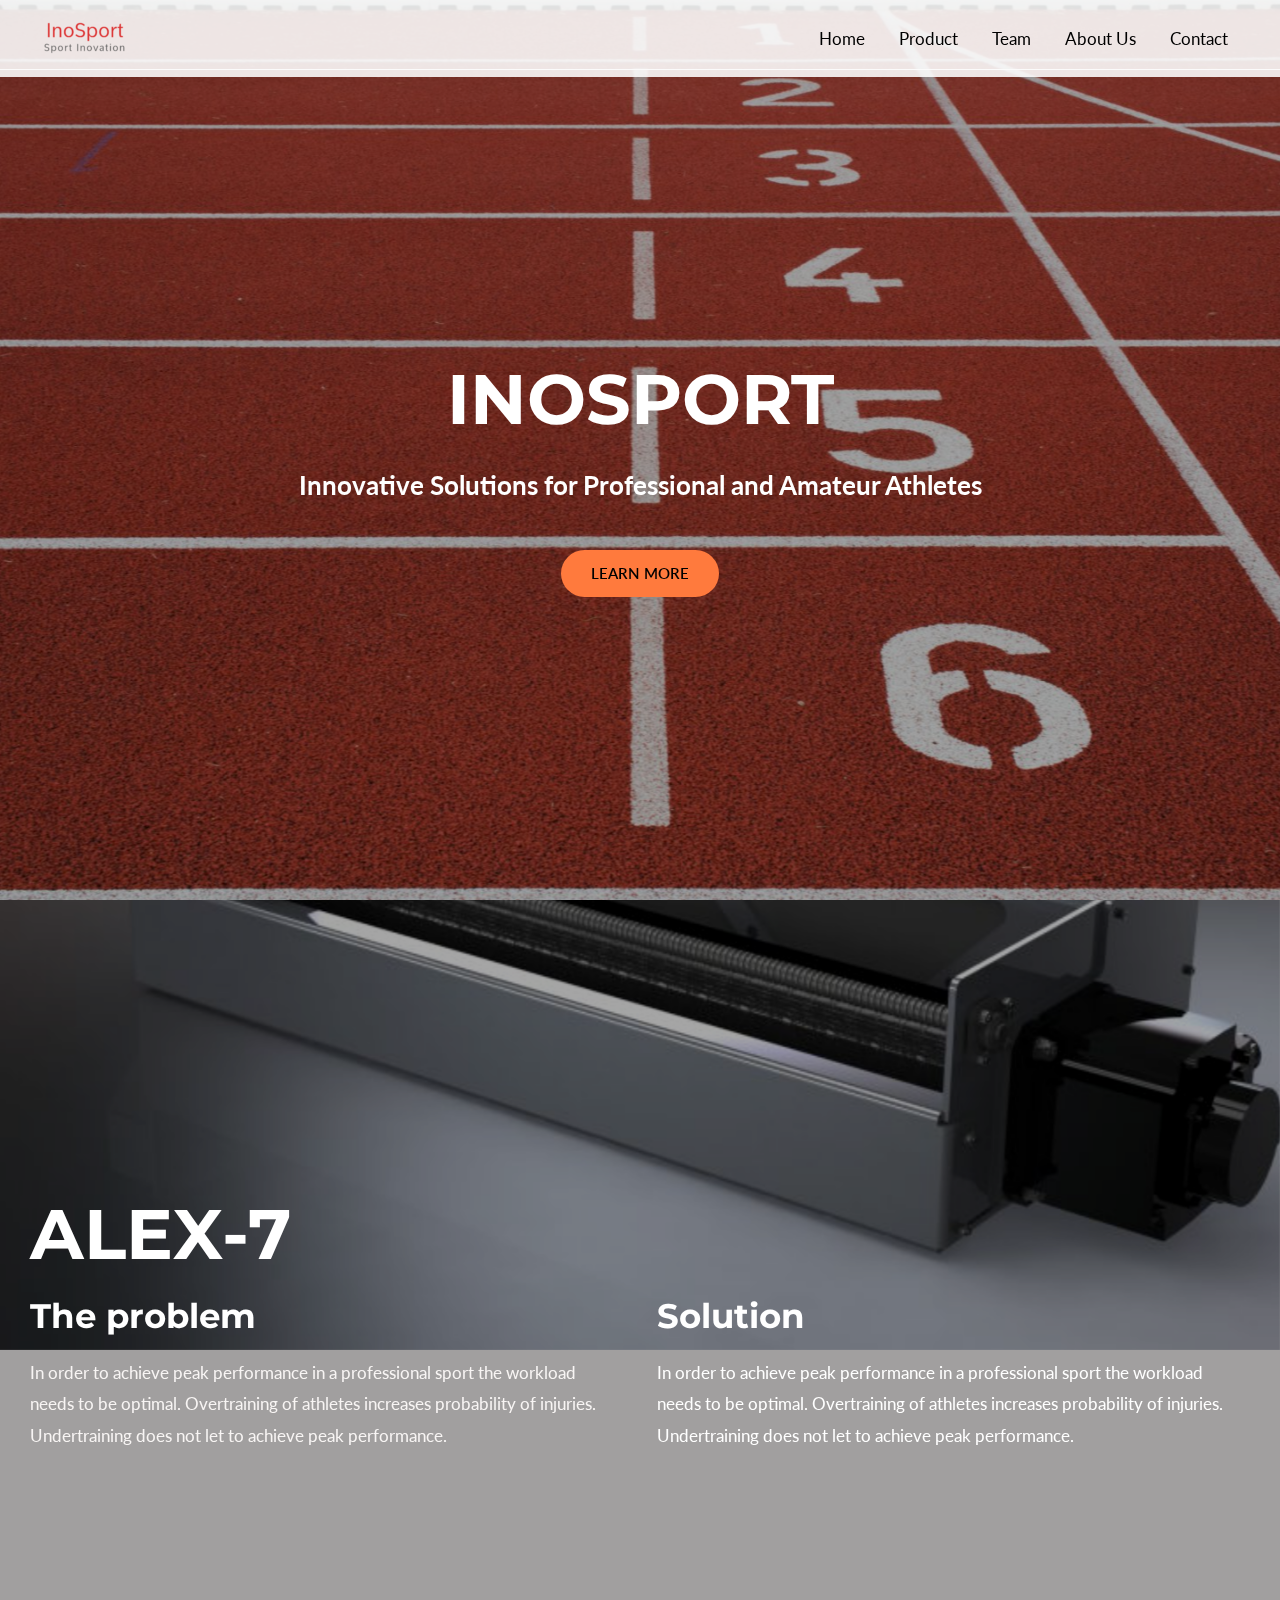
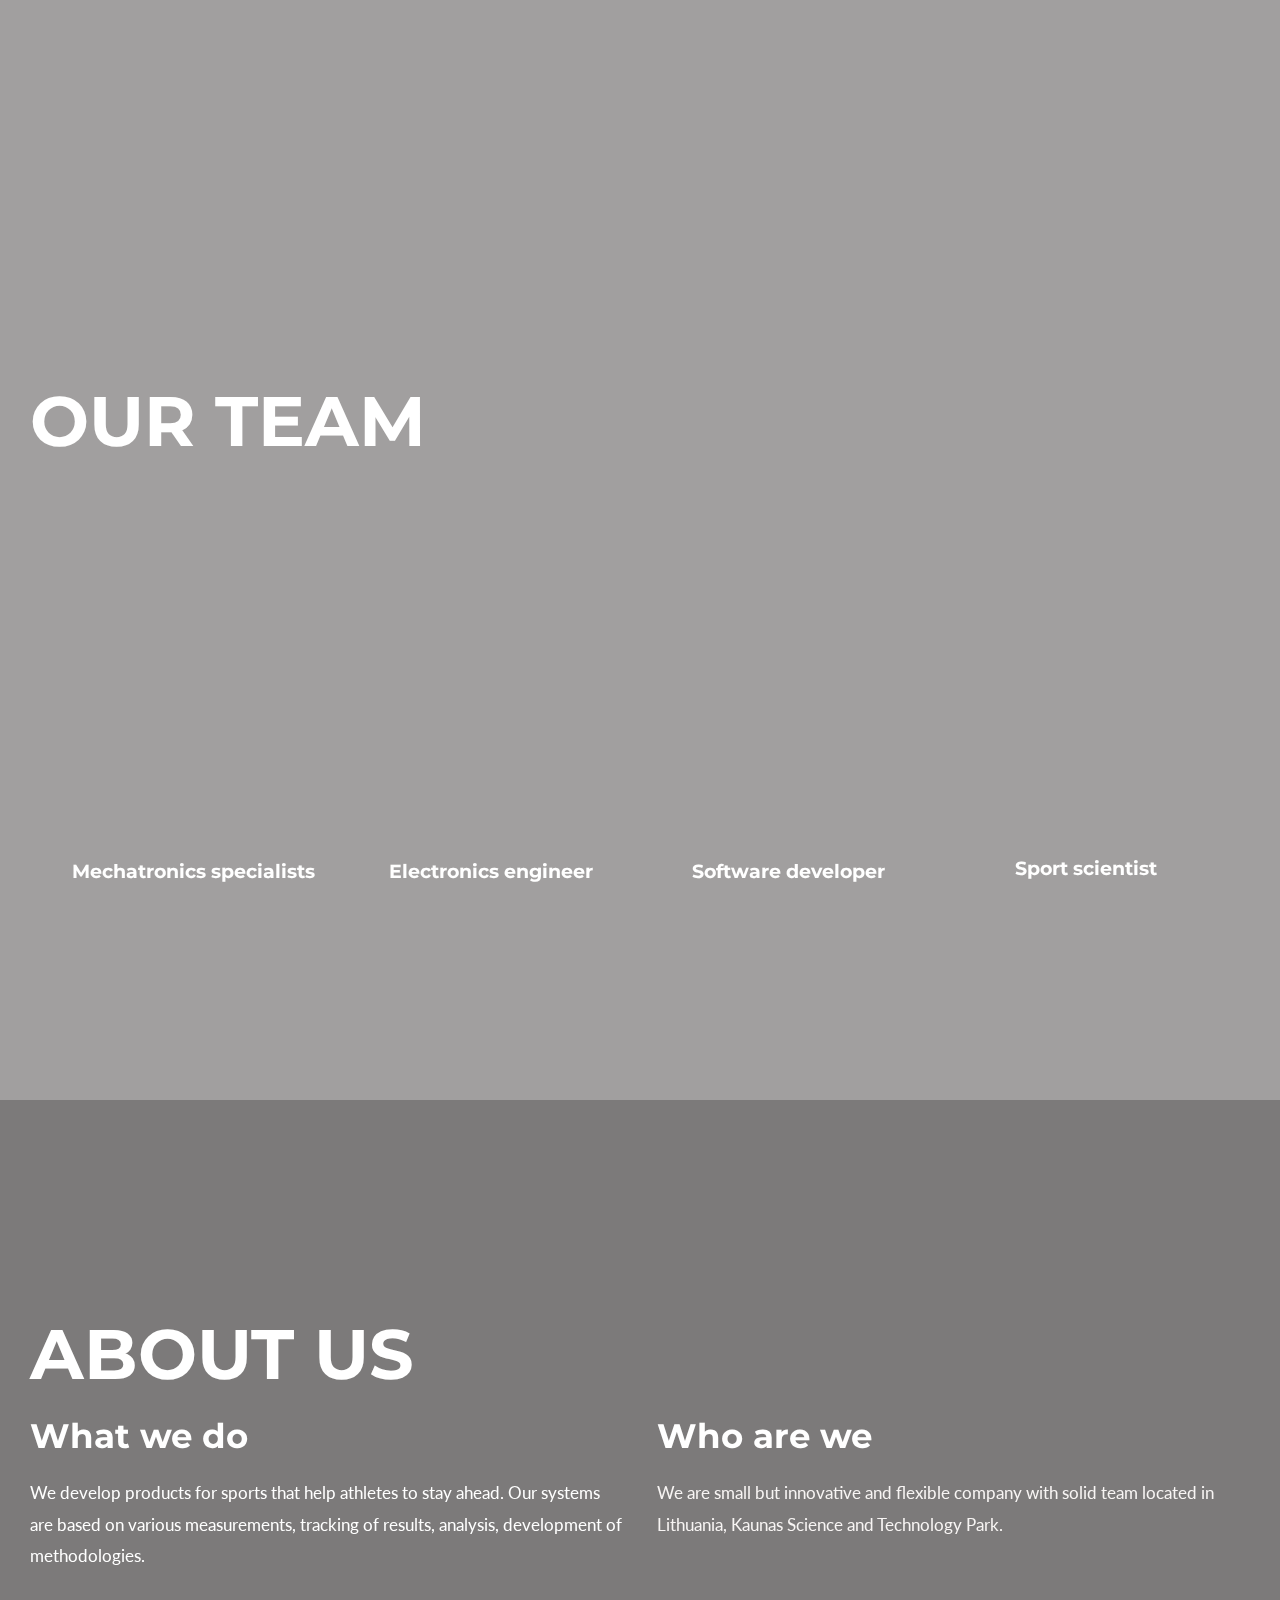
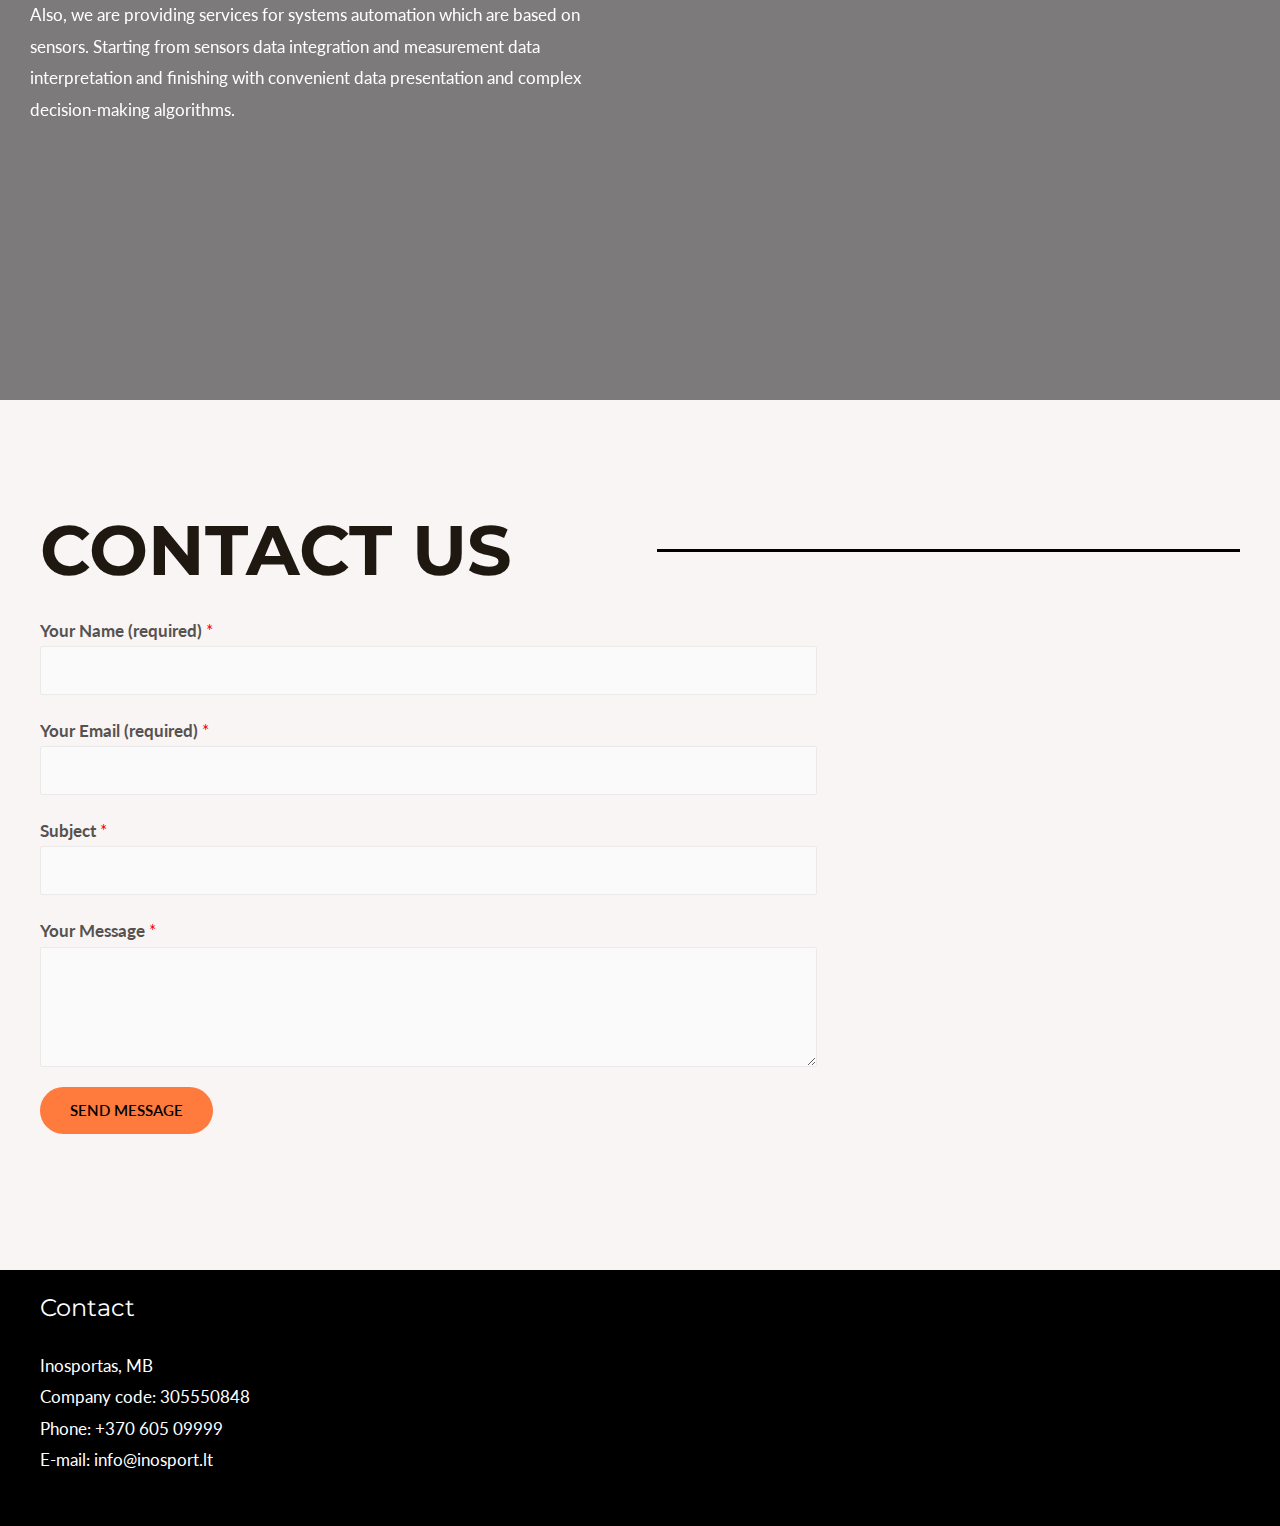
==== commit 3283c711: "changes" ====
--- a/index.html
+++ b/index.html
@@ -12,7 +12,7 @@
 <link rel="alternate" type="application/rss+xml" title="inosport &raquo; Feed" href="/feed/">
 <link rel="alternate" type="application/rss+xml" title="inosport &raquo; Comments Feed" href="/comments/feed/">
 <script>
-window._wpemojiSettings = {"baseUrl":"https:\/\/s.w.org\/images\/core\/emoji\/13.1.0\/72x72\/","ext":".png","svgUrl":"https:\/\/s.w.org\/images\/core\/emoji\/13.1.0\/svg\/","svgExt":".svg","source":{"concatemoji":"httpinosport.local\/wp-includes\/js\/wp-emoji-release.min.js?ver=5.9.2"}};
+window._wpemojiSettings = {"baseUrl":"https:\/\/s.w.org\/images\/core\/emoji\/13.1.0\/72x72\/","ext":".png","svgUrl":"https:\/\/s.w.org\/images\/core\/emoji\/13.1.0\/svg\/","svgExt":".svg","source":{"concatemoji":"\/wp-includes\/js\/wp-emoji-release.min.js?ver=5.9.2"}};
 /*! This file is auto-generated */
 !function(e,a,t){var n,r,o,i=a.createElement("canvas"),p=i.getContext&&i.getContext("2d");function s(e,t){var a=String.fromCharCode;p.clearRect(0,0,i.width,i.height),p.fillText(a.apply(this,e),0,0);e=i.toDataURL();return p.clearRect(0,0,i.width,i.height),p.fillText(a.apply(this,t),0,0),e===i.toDataURL()}function c(e){var t=a.createElement("script");t.src=e,t.defer=t.type="text/javascript",a.getElementsByTagName("head")[0].appendChild(t)}for(o=Array("flag","emoji"),t.supports={everything:!0,everythingExceptFlag:!0},r=0;r<o.length;r++)t.supports[o[r]]=function(e){if(!p||!p.fillText)return!1;switch(p.textBaseline="top",p.font="600 32px Arial",e){case"flag":return s([127987,65039,8205,9895,65039],[127987,65039,8203,9895,65039])?!1:!s([55356,56826,55356,56819],[55356,56826,8203,55356,56819])&&!s([55356,57332,56128,56423,56128,56418,56128,56421,56128,56430,56128,56423,56128,56447],[55356,57332,8203,56128,56423,8203,56128,56418,8203,56128,56421,8203,56128,56430,8203,56128,56423,8203,56128,56447]);case"emoji":return!s([10084,65039,8205,55357,56613],[10084,65039,8203,55357,56613])}return!1}(o[r]),t.supports.everything=t.supports.everything&&t.supports[o[r]],"flag"!==o[r]&&(t.supports.everythingExceptFlag=t.supports.everythingExceptFlag&&t.supports[o[r]]);t.supports.everythingExceptFlag=t.supports.everythingExceptFlag&&!t.supports.flag,t.DOMReady=!1,t.readyCallback=function(){t.DOMReady=!0},t.supports.everything||(n=function(){t.readyCallback()},a.addEventListener?(a.addEventListener("DOMContentLoaded",n,!1),e.addEventListener("load",n,!1)):(e.attachEvent("onload",n),a.attachEvent("onreadystatechange",function(){"complete"===a.readyState&&t.readyCallback()})),(n=t.source||{}).concatemoji?c(n.concatemoji):n.wpemoji&&n.twemoji&&(c(n.twemoji),c(n.wpemoji)))}(window,document,window._wpemojiSettings);
 </script>
@@ -56,7 +56,7 @@
             }</style>
 <link rel="stylesheet" id="wpforms-base-css" href="/wp-content/plugins/wpforms-lite/assets/css/wpforms-base.min.css?ver=1.7.3" media="all">
 <!--[if IE]>
-<script src='httpinosport.local/wp-content/themes/astra/assets/js/minified/flexibility.min.js?ver=3.7.9' id='astra-flexibility-js'></script>
+<script src='/wp-content/themes/astra/assets/js/minified/flexibility.min.js?ver=3.7.9' id='astra-flexibility-js'></script>
 <script id='astra-flexibility-js-after'>
 flexibility(document.documentElement);
 </script>
@@ -119,10 +119,10 @@
 											<div class="site-header-primary-section-left site-header-section ast-flex site-header-section-left">
 									<div class="ast-builder-layout-element ast-flex site-header-focus-item" data-section="title_tagline">
 											<div class="site-branding ast-site-identity" itemtype="https://schema.org/Organization" itemscope="itemscope">
-					<span class="site-logo-img"><a href="/" class="custom-logo-link transparent-custom-logo" rel="home" itemprop="url" aria-label="inosport"><img width="100" height="43" alt="Logo" data-srcset="httpinosport.local/wp-content/uploads/2022/04/logo-100x43.png 100w, httpinosport.local/wp-content/uploads/2022/04/logo-300x128.png 300w, httpinosport.local/wp-content/uploads/2022/04/logo-1024x436.png 1024w, httpinosport.local/wp-content/uploads/2022/04/logo-768x327.png 768w, httpinosport.local/wp-content/uploads/2022/04/logo-500x213.png 500w, httpinosport.local/wp-content/uploads/2022/04/logo-800x341.png 800w, httpinosport.local/wp-content/uploads/2022/04/logo-1280x546.png 1280w, httpinosport.local/wp-content/uploads/2022/04/logo.png 1328w" data-src="httpinosport.local/wp-content/uploads/2022/04/logo-100x43.png" data-sizes="(max-width: 100px) 100vw, 100px" class="custom-logo lazyload" src="[data-uri]"><noscript>
-<img width="100" height="43" alt="Logo" data-srcset="httpinosport.local/wp-content/uploads/2022/04/logo-100x43.png 100w, httpinosport.local/wp-content/uploads/2022/04/logo-300x128.png 300w, httpinosport.local/wp-content/uploads/2022/04/logo-1024x436.png 1024w, httpinosport.local/wp-content/uploads/2022/04/logo-768x327.png 768w, httpinosport.local/wp-content/uploads/2022/04/logo-500x213.png 500w, httpinosport.local/wp-content/uploads/2022/04/logo-800x341.png 800w, httpinosport.local/wp-content/uploads/2022/04/logo-1280x546.png 1280w, httpinosport.local/wp-content/uploads/2022/04/logo.png 1328w" data-src="httpinosport.local/wp-content/uploads/2022/04/logo-100x43.png" data-sizes="(max-width: 100px) 100vw, 100px" class="custom-logo lazyload" src="[data-uri]"><noscript><img width="100" height="43" src="/wp-content/uploads/2022/04/logo-100x43.png" class="custom-logo" alt="Logo" srcset="/wp-content/uploads/2022/04/logo-100x43.png 100w, /wp-content/uploads/2022/04/logo-300x128.png 300w, /wp-content/uploads/2022/04/logo-1024x436.png 1024w, /wp-content/uploads/2022/04/logo-768x327.png 768w, /wp-content/uploads/2022/04/logo-500x213.png 500w, /wp-content/uploads/2022/04/logo-800x341.png 800w, /wp-content/uploads/2022/04/logo-1280x546.png 1280w, /wp-content/uploads/2022/04/logo.png 1328w" sizes="(max-width: 100px) 100vw, 100px"></noscript>
-</noscript></a><a href="/" class="custom-logo-link ast-transparent-mobile-logo" rel="home" itemprop="url"><img width="1313" height="437" alt="" data-srcset="httpinosport.local/wp-content/uploads/2022/03/cropped-cropped-Screenshot-2022-03-30-at-12.02.06.png 1313w, httpinosport.local/wp-content/uploads/2022/03/cropped-cropped-Screenshot-2022-03-30-at-12.02.06-300x100.png 300w, httpinosport.local/wp-content/uploads/2022/03/cropped-cropped-Screenshot-2022-03-30-at-12.02.06-1024x341.png 1024w, httpinosport.local/wp-content/uploads/2022/03/cropped-cropped-Screenshot-2022-03-30-at-12.02.06-768x256.png 768w, httpinosport.local/wp-content/uploads/2022/03/cropped-cropped-Screenshot-2022-03-30-at-12.02.06-500x166.png 500w, httpinosport.local/wp-content/uploads/2022/03/cropped-cropped-Screenshot-2022-03-30-at-12.02.06-800x266.png 800w, httpinosport.local/wp-content/uploads/2022/03/cropped-cropped-Screenshot-2022-03-30-at-12.02.06-1280x426.png 1280w, httpinosport.local/wp-content/uploads/2022/03/cropped-cropped-Screenshot-2022-03-30-at-12.02.06-100x33.png 100w" data-src="httpinosport.local/wp-content/uploads/2022/03/cropped-cropped-Screenshot-2022-03-30-at-12.02.06-100x33.png" data-sizes="(max-width: 1313px) 100vw, 1313px" class="custom-logo lazyload" src="[data-uri]"><noscript>
-<img width="1313" height="437" alt="" data-srcset="httpinosport.local/wp-content/uploads/2022/03/cropped-cropped-Screenshot-2022-03-30-at-12.02.06.png 1313w, httpinosport.local/wp-content/uploads/2022/03/cropped-cropped-Screenshot-2022-03-30-at-12.02.06-300x100.png 300w, httpinosport.local/wp-content/uploads/2022/03/cropped-cropped-Screenshot-2022-03-30-at-12.02.06-1024x341.png 1024w, httpinosport.local/wp-content/uploads/2022/03/cropped-cropped-Screenshot-2022-03-30-at-12.02.06-768x256.png 768w, httpinosport.local/wp-content/uploads/2022/03/cropped-cropped-Screenshot-2022-03-30-at-12.02.06-500x166.png 500w, httpinosport.local/wp-content/uploads/2022/03/cropped-cropped-Screenshot-2022-03-30-at-12.02.06-800x266.png 800w, httpinosport.local/wp-content/uploads/2022/03/cropped-cropped-Screenshot-2022-03-30-at-12.02.06-1280x426.png 1280w, httpinosport.local/wp-content/uploads/2022/03/cropped-cropped-Screenshot-2022-03-30-at-12.02.06-100x33.png 100w" data-src="httpinosport.local/wp-content/uploads/2022/03/cropped-cropped-Screenshot-2022-03-30-at-12.02.06-100x33.png" data-sizes="(max-width: 1313px) 100vw, 1313px" class="custom-logo lazyload" src="[data-uri]"><noscript><img width="1313" height="437" src="/wp-content/uploads/2022/03/cropped-cropped-Screenshot-2022-03-30-at-12.02.06-100x33.png" class="custom-logo" alt="" srcset="/wp-content/uploads/2022/03/cropped-cropped-Screenshot-2022-03-30-at-12.02.06.png 1313w, /wp-content/uploads/2022/03/cropped-cropped-Screenshot-2022-03-30-at-12.02.06-300x100.png 300w, /wp-content/uploads/2022/03/cropped-cropped-Screenshot-2022-03-30-at-12.02.06-1024x341.png 1024w, /wp-content/uploads/2022/03/cropped-cropped-Screenshot-2022-03-30-at-12.02.06-768x256.png 768w, /wp-content/uploads/2022/03/cropped-cropped-Screenshot-2022-03-30-at-12.02.06-500x166.png 500w, /wp-content/uploads/2022/03/cropped-cropped-Screenshot-2022-03-30-at-12.02.06-800x266.png 800w, /wp-content/uploads/2022/03/cropped-cropped-Screenshot-2022-03-30-at-12.02.06-1280x426.png 1280w, /wp-content/uploads/2022/03/cropped-cropped-Screenshot-2022-03-30-at-12.02.06-100x33.png 100w" sizes="(max-width: 1313px) 100vw, 1313px"></noscript>
+					<span class="site-logo-img"><a href="/" class="custom-logo-link transparent-custom-logo" rel="home" itemprop="url" aria-label="inosport"><img width="100" height="43" alt="Logo" data-srcset="/wp-content/uploads/2022/04/logo-100x43.png 100w, /wp-content/uploads/2022/04/logo-300x128.png 300w, /wp-content/uploads/2022/04/logo-1024x436.png 1024w, /wp-content/uploads/2022/04/logo-768x327.png 768w, /wp-content/uploads/2022/04/logo-500x213.png 500w, /wp-content/uploads/2022/04/logo-800x341.png 800w, /wp-content/uploads/2022/04/logo-1280x546.png 1280w, /wp-content/uploads/2022/04/logo.png 1328w" data-src="/wp-content/uploads/2022/04/logo-100x43.png" data-sizes="(max-width: 100px) 100vw, 100px" class="custom-logo lazyload" src="[data-uri]"><noscript>
+<img width="100" height="43" alt="Logo" data-srcset="/wp-content/uploads/2022/04/logo-100x43.png 100w, /wp-content/uploads/2022/04/logo-300x128.png 300w, /wp-content/uploads/2022/04/logo-1024x436.png 1024w, /wp-content/uploads/2022/04/logo-768x327.png 768w, /wp-content/uploads/2022/04/logo-500x213.png 500w, /wp-content/uploads/2022/04/logo-800x341.png 800w, /wp-content/uploads/2022/04/logo-1280x546.png 1280w, /wp-content/uploads/2022/04/logo.png 1328w" data-src="/wp-content/uploads/2022/04/logo-100x43.png" data-sizes="(max-width: 100px) 100vw, 100px" class="custom-logo lazyload" src="[data-uri]"><noscript><img width="100" height="43" src="/wp-content/uploads/2022/04/logo-100x43.png" class="custom-logo" alt="Logo" srcset="/wp-content/uploads/2022/04/logo-100x43.png 100w, /wp-content/uploads/2022/04/logo-300x128.png 300w, /wp-content/uploads/2022/04/logo-1024x436.png 1024w, /wp-content/uploads/2022/04/logo-768x327.png 768w, /wp-content/uploads/2022/04/logo-500x213.png 500w, /wp-content/uploads/2022/04/logo-800x341.png 800w, /wp-content/uploads/2022/04/logo-1280x546.png 1280w, /wp-content/uploads/2022/04/logo.png 1328w" sizes="(max-width: 100px) 100vw, 100px"></noscript>
+</noscript></a><a href="/" class="custom-logo-link ast-transparent-mobile-logo" rel="home" itemprop="url"><img width="1313" height="437" alt="" data-srcset="/wp-content/uploads/2022/03/cropped-cropped-Screenshot-2022-03-30-at-12.02.06.png 1313w, /wp-content/uploads/2022/03/cropped-cropped-Screenshot-2022-03-30-at-12.02.06-300x100.png 300w, /wp-content/uploads/2022/03/cropped-cropped-Screenshot-2022-03-30-at-12.02.06-1024x341.png 1024w, /wp-content/uploads/2022/03/cropped-cropped-Screenshot-2022-03-30-at-12.02.06-768x256.png 768w, /wp-content/uploads/2022/03/cropped-cropped-Screenshot-2022-03-30-at-12.02.06-500x166.png 500w, /wp-content/uploads/2022/03/cropped-cropped-Screenshot-2022-03-30-at-12.02.06-800x266.png 800w, /wp-content/uploads/2022/03/cropped-cropped-Screenshot-2022-03-30-at-12.02.06-1280x426.png 1280w, /wp-content/uploads/2022/03/cropped-cropped-Screenshot-2022-03-30-at-12.02.06-100x33.png 100w" data-src="/wp-content/uploads/2022/03/cropped-cropped-Screenshot-2022-03-30-at-12.02.06-100x33.png" data-sizes="(max-width: 1313px) 100vw, 1313px" class="custom-logo lazyload" src="[data-uri]"><noscript>
+<img width="1313" height="437" alt="" data-srcset="/wp-content/uploads/2022/03/cropped-cropped-Screenshot-2022-03-30-at-12.02.06.png 1313w, /wp-content/uploads/2022/03/cropped-cropped-Screenshot-2022-03-30-at-12.02.06-300x100.png 300w, /wp-content/uploads/2022/03/cropped-cropped-Screenshot-2022-03-30-at-12.02.06-1024x341.png 1024w, /wp-content/uploads/2022/03/cropped-cropped-Screenshot-2022-03-30-at-12.02.06-768x256.png 768w, /wp-content/uploads/2022/03/cropped-cropped-Screenshot-2022-03-30-at-12.02.06-500x166.png 500w, /wp-content/uploads/2022/03/cropped-cropped-Screenshot-2022-03-30-at-12.02.06-800x266.png 800w, /wp-content/uploads/2022/03/cropped-cropped-Screenshot-2022-03-30-at-12.02.06-1280x426.png 1280w, /wp-content/uploads/2022/03/cropped-cropped-Screenshot-2022-03-30-at-12.02.06-100x33.png 100w" data-src="/wp-content/uploads/2022/03/cropped-cropped-Screenshot-2022-03-30-at-12.02.06-100x33.png" data-sizes="(max-width: 1313px) 100vw, 1313px" class="custom-logo lazyload" src="[data-uri]"><noscript><img width="1313" height="437" src="/wp-content/uploads/2022/03/cropped-cropped-Screenshot-2022-03-30-at-12.02.06-100x33.png" class="custom-logo" alt="" srcset="/wp-content/uploads/2022/03/cropped-cropped-Screenshot-2022-03-30-at-12.02.06.png 1313w, /wp-content/uploads/2022/03/cropped-cropped-Screenshot-2022-03-30-at-12.02.06-300x100.png 300w, /wp-content/uploads/2022/03/cropped-cropped-Screenshot-2022-03-30-at-12.02.06-1024x341.png 1024w, /wp-content/uploads/2022/03/cropped-cropped-Screenshot-2022-03-30-at-12.02.06-768x256.png 768w, /wp-content/uploads/2022/03/cropped-cropped-Screenshot-2022-03-30-at-12.02.06-500x166.png 500w, /wp-content/uploads/2022/03/cropped-cropped-Screenshot-2022-03-30-at-12.02.06-800x266.png 800w, /wp-content/uploads/2022/03/cropped-cropped-Screenshot-2022-03-30-at-12.02.06-1280x426.png 1280w, /wp-content/uploads/2022/03/cropped-cropped-Screenshot-2022-03-30-at-12.02.06-100x33.png 100w" sizes="(max-width: 1313px) 100vw, 1313px"></noscript>
 </noscript></a></span>				</div>
 			<!-- .site-branding -->
 					</div>
@@ -151,10 +151,10 @@
 													<div class="site-header-primary-section-left site-header-section ast-flex site-header-section-left">
 										<div class="ast-builder-layout-element ast-flex site-header-focus-item" data-section="title_tagline">
 											<div class="site-branding ast-site-identity" itemtype="https://schema.org/Organization" itemscope="itemscope">
-					<span class="site-logo-img"><a href="/" class="custom-logo-link transparent-custom-logo" rel="home" itemprop="url" aria-label="inosport"><img width="100" height="43" alt="Logo" data-srcset="httpinosport.local/wp-content/uploads/2022/04/logo-100x43.png 100w, httpinosport.local/wp-content/uploads/2022/04/logo-300x128.png 300w, httpinosport.local/wp-content/uploads/2022/04/logo-1024x436.png 1024w, httpinosport.local/wp-content/uploads/2022/04/logo-768x327.png 768w, httpinosport.local/wp-content/uploads/2022/04/logo-500x213.png 500w, httpinosport.local/wp-content/uploads/2022/04/logo-800x341.png 800w, httpinosport.local/wp-content/uploads/2022/04/logo-1280x546.png 1280w, httpinosport.local/wp-content/uploads/2022/04/logo.png 1328w" data-src="httpinosport.local/wp-content/uploads/2022/04/logo-100x43.png" data-sizes="(max-width: 100px) 100vw, 100px" class="custom-logo lazyload" src="[data-uri]"><noscript>
-<img width="100" height="43" alt="Logo" data-srcset="httpinosport.local/wp-content/uploads/2022/04/logo-100x43.png 100w, httpinosport.local/wp-content/uploads/2022/04/logo-300x128.png 300w, httpinosport.local/wp-content/uploads/2022/04/logo-1024x436.png 1024w, httpinosport.local/wp-content/uploads/2022/04/logo-768x327.png 768w, httpinosport.local/wp-content/uploads/2022/04/logo-500x213.png 500w, httpinosport.local/wp-content/uploads/2022/04/logo-800x341.png 800w, httpinosport.local/wp-content/uploads/2022/04/logo-1280x546.png 1280w, httpinosport.local/wp-content/uploads/2022/04/logo.png 1328w" data-src="httpinosport.local/wp-content/uploads/2022/04/logo-100x43.png" data-sizes="(max-width: 100px) 100vw, 100px" class="custom-logo lazyload" src="[data-uri]"><noscript><img width="100" height="43" src="/wp-content/uploads/2022/04/logo-100x43.png" class="custom-logo" alt="Logo" srcset="/wp-content/uploads/2022/04/logo-100x43.png 100w, /wp-content/uploads/2022/04/logo-300x128.png 300w, /wp-content/uploads/2022/04/logo-1024x436.png 1024w, /wp-content/uploads/2022/04/logo-768x327.png 768w, /wp-content/uploads/2022/04/logo-500x213.png 500w, /wp-content/uploads/2022/04/logo-800x341.png 800w, /wp-content/uploads/2022/04/logo-1280x546.png 1280w, /wp-content/uploads/2022/04/logo.png 1328w" sizes="(max-width: 100px) 100vw, 100px"></noscript>
-</noscript></a><a href="/" class="custom-logo-link ast-transparent-mobile-logo" rel="home" itemprop="url"><img width="1313" height="437" alt="" data-srcset="httpinosport.local/wp-content/uploads/2022/03/cropped-cropped-Screenshot-2022-03-30-at-12.02.06.png 1313w, httpinosport.local/wp-content/uploads/2022/03/cropped-cropped-Screenshot-2022-03-30-at-12.02.06-300x100.png 300w, httpinosport.local/wp-content/uploads/2022/03/cropped-cropped-Screenshot-2022-03-30-at-12.02.06-1024x341.png 1024w, httpinosport.local/wp-content/uploads/2022/03/cropped-cropped-Screenshot-2022-03-30-at-12.02.06-768x256.png 768w, httpinosport.local/wp-content/uploads/2022/03/cropped-cropped-Screenshot-2022-03-30-at-12.02.06-500x166.png 500w, httpinosport.local/wp-content/uploads/2022/03/cropped-cropped-Screenshot-2022-03-30-at-12.02.06-800x266.png 800w, httpinosport.local/wp-content/uploads/2022/03/cropped-cropped-Screenshot-2022-03-30-at-12.02.06-1280x426.png 1280w, httpinosport.local/wp-content/uploads/2022/03/cropped-cropped-Screenshot-2022-03-30-at-12.02.06-100x33.png 100w" data-src="httpinosport.local/wp-content/uploads/2022/03/cropped-cropped-Screenshot-2022-03-30-at-12.02.06-100x33.png" data-sizes="(max-width: 1313px) 100vw, 1313px" class="custom-logo lazyload" src="[data-uri]"><noscript>
-<img width="1313" height="437" alt="" data-srcset="httpinosport.local/wp-content/uploads/2022/03/cropped-cropped-Screenshot-2022-03-30-at-12.02.06.png 1313w, httpinosport.local/wp-content/uploads/2022/03/cropped-cropped-Screenshot-2022-03-30-at-12.02.06-300x100.png 300w, httpinosport.local/wp-content/uploads/2022/03/cropped-cropped-Screenshot-2022-03-30-at-12.02.06-1024x341.png 1024w, httpinosport.local/wp-content/uploads/2022/03/cropped-cropped-Screenshot-2022-03-30-at-12.02.06-768x256.png 768w, httpinosport.local/wp-content/uploads/2022/03/cropped-cropped-Screenshot-2022-03-30-at-12.02.06-500x166.png 500w, httpinosport.local/wp-content/uploads/2022/03/cropped-cropped-Screenshot-2022-03-30-at-12.02.06-800x266.png 800w, httpinosport.local/wp-content/uploads/2022/03/cropped-cropped-Screenshot-2022-03-30-at-12.02.06-1280x426.png 1280w, httpinosport.local/wp-content/uploads/2022/03/cropped-cropped-Screenshot-2022-03-30-at-12.02.06-100x33.png 100w" data-src="httpinosport.local/wp-content/uploads/2022/03/cropped-cropped-Screenshot-2022-03-30-at-12.02.06-100x33.png" data-sizes="(max-width: 1313px) 100vw, 1313px" class="custom-logo lazyload" src="[data-uri]"><noscript><img width="1313" height="437" src="/wp-content/uploads/2022/03/cropped-cropped-Screenshot-2022-03-30-at-12.02.06-100x33.png" class="custom-logo" alt="" srcset="/wp-content/uploads/2022/03/cropped-cropped-Screenshot-2022-03-30-at-12.02.06.png 1313w, /wp-content/uploads/2022/03/cropped-cropped-Screenshot-2022-03-30-at-12.02.06-300x100.png 300w, /wp-content/uploads/2022/03/cropped-cropped-Screenshot-2022-03-30-at-12.02.06-1024x341.png 1024w, /wp-content/uploads/2022/03/cropped-cropped-Screenshot-2022-03-30-at-12.02.06-768x256.png 768w, /wp-content/uploads/2022/03/cropped-cropped-Screenshot-2022-03-30-at-12.02.06-500x166.png 500w, /wp-content/uploads/2022/03/cropped-cropped-Screenshot-2022-03-30-at-12.02.06-800x266.png 800w, /wp-content/uploads/2022/03/cropped-cropped-Screenshot-2022-03-30-at-12.02.06-1280x426.png 1280w, /wp-content/uploads/2022/03/cropped-cropped-Screenshot-2022-03-30-at-12.02.06-100x33.png 100w" sizes="(max-width: 1313px) 100vw, 1313px"></noscript>
+					<span class="site-logo-img"><a href="/" class="custom-logo-link transparent-custom-logo" rel="home" itemprop="url" aria-label="inosport"><img width="100" height="43" alt="Logo" data-srcset="/wp-content/uploads/2022/04/logo-100x43.png 100w, /wp-content/uploads/2022/04/logo-300x128.png 300w, /wp-content/uploads/2022/04/logo-1024x436.png 1024w, /wp-content/uploads/2022/04/logo-768x327.png 768w, /wp-content/uploads/2022/04/logo-500x213.png 500w, /wp-content/uploads/2022/04/logo-800x341.png 800w, /wp-content/uploads/2022/04/logo-1280x546.png 1280w, /wp-content/uploads/2022/04/logo.png 1328w" data-src="/wp-content/uploads/2022/04/logo-100x43.png" data-sizes="(max-width: 100px) 100vw, 100px" class="custom-logo lazyload" src="[data-uri]"><noscript>
+<img width="100" height="43" alt="Logo" data-srcset="/wp-content/uploads/2022/04/logo-100x43.png 100w, /wp-content/uploads/2022/04/logo-300x128.png 300w, /wp-content/uploads/2022/04/logo-1024x436.png 1024w, /wp-content/uploads/2022/04/logo-768x327.png 768w, /wp-content/uploads/2022/04/logo-500x213.png 500w, /wp-content/uploads/2022/04/logo-800x341.png 800w, /wp-content/uploads/2022/04/logo-1280x546.png 1280w, /wp-content/uploads/2022/04/logo.png 1328w" data-src="/wp-content/uploads/2022/04/logo-100x43.png" data-sizes="(max-width: 100px) 100vw, 100px" class="custom-logo lazyload" src="[data-uri]"><noscript><img width="100" height="43" src="/wp-content/uploads/2022/04/logo-100x43.png" class="custom-logo" alt="Logo" srcset="/wp-content/uploads/2022/04/logo-100x43.png 100w, /wp-content/uploads/2022/04/logo-300x128.png 300w, /wp-content/uploads/2022/04/logo-1024x436.png 1024w, /wp-content/uploads/2022/04/logo-768x327.png 768w, /wp-content/uploads/2022/04/logo-500x213.png 500w, /wp-content/uploads/2022/04/logo-800x341.png 800w, /wp-content/uploads/2022/04/logo-1280x546.png 1280w, /wp-content/uploads/2022/04/logo.png 1328w" sizes="(max-width: 100px) 100vw, 100px"></noscript>
+</noscript></a><a href="/" class="custom-logo-link ast-transparent-mobile-logo" rel="home" itemprop="url"><img width="1313" height="437" alt="" data-srcset="/wp-content/uploads/2022/03/cropped-cropped-Screenshot-2022-03-30-at-12.02.06.png 1313w, /wp-content/uploads/2022/03/cropped-cropped-Screenshot-2022-03-30-at-12.02.06-300x100.png 300w, /wp-content/uploads/2022/03/cropped-cropped-Screenshot-2022-03-30-at-12.02.06-1024x341.png 1024w, /wp-content/uploads/2022/03/cropped-cropped-Screenshot-2022-03-30-at-12.02.06-768x256.png 768w, /wp-content/uploads/2022/03/cropped-cropped-Screenshot-2022-03-30-at-12.02.06-500x166.png 500w, /wp-content/uploads/2022/03/cropped-cropped-Screenshot-2022-03-30-at-12.02.06-800x266.png 800w, /wp-content/uploads/2022/03/cropped-cropped-Screenshot-2022-03-30-at-12.02.06-1280x426.png 1280w, /wp-content/uploads/2022/03/cropped-cropped-Screenshot-2022-03-30-at-12.02.06-100x33.png 100w" data-src="/wp-content/uploads/2022/03/cropped-cropped-Screenshot-2022-03-30-at-12.02.06-100x33.png" data-sizes="(max-width: 1313px) 100vw, 1313px" class="custom-logo lazyload" src="[data-uri]"><noscript>
+<img width="1313" height="437" alt="" data-srcset="/wp-content/uploads/2022/03/cropped-cropped-Screenshot-2022-03-30-at-12.02.06.png 1313w, /wp-content/uploads/2022/03/cropped-cropped-Screenshot-2022-03-30-at-12.02.06-300x100.png 300w, /wp-content/uploads/2022/03/cropped-cropped-Screenshot-2022-03-30-at-12.02.06-1024x341.png 1024w, /wp-content/uploads/2022/03/cropped-cropped-Screenshot-2022-03-30-at-12.02.06-768x256.png 768w, /wp-content/uploads/2022/03/cropped-cropped-Screenshot-2022-03-30-at-12.02.06-500x166.png 500w, /wp-content/uploads/2022/03/cropped-cropped-Screenshot-2022-03-30-at-12.02.06-800x266.png 800w, /wp-content/uploads/2022/03/cropped-cropped-Screenshot-2022-03-30-at-12.02.06-1280x426.png 1280w, /wp-content/uploads/2022/03/cropped-cropped-Screenshot-2022-03-30-at-12.02.06-100x33.png 100w" data-src="/wp-content/uploads/2022/03/cropped-cropped-Screenshot-2022-03-30-at-12.02.06-100x33.png" data-sizes="(max-width: 1313px) 100vw, 1313px" class="custom-logo lazyload" src="[data-uri]"><noscript><img width="1313" height="437" src="/wp-content/uploads/2022/03/cropped-cropped-Screenshot-2022-03-30-at-12.02.06-100x33.png" class="custom-logo" alt="" srcset="/wp-content/uploads/2022/03/cropped-cropped-Screenshot-2022-03-30-at-12.02.06.png 1313w, /wp-content/uploads/2022/03/cropped-cropped-Screenshot-2022-03-30-at-12.02.06-300x100.png 300w, /wp-content/uploads/2022/03/cropped-cropped-Screenshot-2022-03-30-at-12.02.06-1024x341.png 1024w, /wp-content/uploads/2022/03/cropped-cropped-Screenshot-2022-03-30-at-12.02.06-768x256.png 768w, /wp-content/uploads/2022/03/cropped-cropped-Screenshot-2022-03-30-at-12.02.06-500x166.png 500w, /wp-content/uploads/2022/03/cropped-cropped-Screenshot-2022-03-30-at-12.02.06-800x266.png 800w, /wp-content/uploads/2022/03/cropped-cropped-Screenshot-2022-03-30-at-12.02.06-1280x426.png 1280w, /wp-content/uploads/2022/03/cropped-cropped-Screenshot-2022-03-30-at-12.02.06-100x33.png 100w" sizes="(max-width: 1313px) 100vw, 1313px"></noscript>
 </noscript></a></span>				</div>
 			<!-- .site-branding -->
 					</div>
@@ -206,7 +206,7 @@
 <div class="nk-awb-wrap" data-awb-type="image" data-awb-image-background-size="cover" data-awb-image-background-position="50% 50%" data-awb-parallax="scroll" data-awb-parallax-speed="0.5" data-awb-parallax-mobile="false">
 <div class="nk-awb-overlay" style="background-color: rgba(0, 0, 0, 0.35);"></div>
 <div class="nk-awb-inner">
-<img width="2560" height="1681" data-srcset="httpinosport.local/wp-content/uploads/2022/04/austris-augusts-52p1K0d0euM-unsplash-scaled.jpg 2560w, httpinosport.local/wp-content/uploads/2022/04/austris-augusts-52p1K0d0euM-unsplash-300x197.jpg 300w, httpinosport.local/wp-content/uploads/2022/04/austris-augusts-52p1K0d0euM-unsplash-1024x673.jpg 1024w, httpinosport.local/wp-content/uploads/2022/04/austris-augusts-52p1K0d0euM-unsplash-768x504.jpg 768w, httpinosport.local/wp-content/uploads/2022/04/austris-augusts-52p1K0d0euM-unsplash-1536x1009.jpg 1536w, httpinosport.local/wp-content/uploads/2022/04/austris-augusts-52p1K0d0euM-unsplash-2048x1345.jpg 2048w, httpinosport.local/wp-content/uploads/2022/04/austris-augusts-52p1K0d0euM-unsplash-500x328.jpg 500w, httpinosport.local/wp-content/uploads/2022/04/austris-augusts-52p1K0d0euM-unsplash-800x525.jpg 800w, httpinosport.local/wp-content/uploads/2022/04/austris-augusts-52p1K0d0euM-unsplash-1280x841.jpg 1280w, httpinosport.local/wp-content/uploads/2022/04/austris-augusts-52p1K0d0euM-unsplash-1920x1261.jpg 1920w" data-src="httpinosport.local/wp-content/uploads/2022/04/austris-augusts-52p1K0d0euM-unsplash-scaled.jpg" data-sizes="(max-width: 2560px) 100vw, 2560px" class="wp-image-1366 jarallax-img lazyload" src="[data-uri]"><noscript><img src="/wp-content/uploads/2022/04/austris-augusts-52p1K0d0euM-unsplash-scaled.jpg" class="wp-image-1366 jarallax-img" width="2560" height="1681" srcset="/wp-content/uploads/2022/04/austris-augusts-52p1K0d0euM-unsplash-scaled.jpg 2560w, /wp-content/uploads/2022/04/austris-augusts-52p1K0d0euM-unsplash-300x197.jpg 300w, /wp-content/uploads/2022/04/austris-augusts-52p1K0d0euM-unsplash-1024x673.jpg 1024w, /wp-content/uploads/2022/04/austris-augusts-52p1K0d0euM-unsplash-768x504.jpg 768w, /wp-content/uploads/2022/04/austris-augusts-52p1K0d0euM-unsplash-1536x1009.jpg 1536w, /wp-content/uploads/2022/04/austris-augusts-52p1K0d0euM-unsplash-2048x1345.jpg 2048w, /wp-content/uploads/2022/04/austris-augusts-52p1K0d0euM-unsplash-500x328.jpg 500w, /wp-content/uploads/2022/04/austris-augusts-52p1K0d0euM-unsplash-800x525.jpg 800w, /wp-content/uploads/2022/04/austris-augusts-52p1K0d0euM-unsplash-1280x841.jpg 1280w, /wp-content/uploads/2022/04/austris-augusts-52p1K0d0euM-unsplash-1920x1261.jpg 1920w" sizes="(max-width: 2560px) 100vw, 2560px"></noscript>
+<img width="2560" height="1681" data-srcset="/wp-content/uploads/2022/04/austris-augusts-52p1K0d0euM-unsplash-scaled.jpg 2560w, /wp-content/uploads/2022/04/austris-augusts-52p1K0d0euM-unsplash-300x197.jpg 300w, /wp-content/uploads/2022/04/austris-augusts-52p1K0d0euM-unsplash-1024x673.jpg 1024w, /wp-content/uploads/2022/04/austris-augusts-52p1K0d0euM-unsplash-768x504.jpg 768w, /wp-content/uploads/2022/04/austris-augusts-52p1K0d0euM-unsplash-1536x1009.jpg 1536w, /wp-content/uploads/2022/04/austris-augusts-52p1K0d0euM-unsplash-2048x1345.jpg 2048w, /wp-content/uploads/2022/04/austris-augusts-52p1K0d0euM-unsplash-500x328.jpg 500w, /wp-content/uploads/2022/04/austris-augusts-52p1K0d0euM-unsplash-800x525.jpg 800w, /wp-content/uploads/2022/04/austris-augusts-52p1K0d0euM-unsplash-1280x841.jpg 1280w, /wp-content/uploads/2022/04/austris-augusts-52p1K0d0euM-unsplash-1920x1261.jpg 1920w" data-src="/wp-content/uploads/2022/04/austris-augusts-52p1K0d0euM-unsplash-scaled.jpg" data-sizes="(max-width: 2560px) 100vw, 2560px" class="wp-image-1366 jarallax-img lazyload" src="[data-uri]"><noscript><img src="/wp-content/uploads/2022/04/austris-augusts-52p1K0d0euM-unsplash-scaled.jpg" class="wp-image-1366 jarallax-img" width="2560" height="1681" srcset="/wp-content/uploads/2022/04/austris-augusts-52p1K0d0euM-unsplash-scaled.jpg 2560w, /wp-content/uploads/2022/04/austris-augusts-52p1K0d0euM-unsplash-300x197.jpg 300w, /wp-content/uploads/2022/04/austris-augusts-52p1K0d0euM-unsplash-1024x673.jpg 1024w, /wp-content/uploads/2022/04/austris-augusts-52p1K0d0euM-unsplash-768x504.jpg 768w, /wp-content/uploads/2022/04/austris-augusts-52p1K0d0euM-unsplash-1536x1009.jpg 1536w, /wp-content/uploads/2022/04/austris-augusts-52p1K0d0euM-unsplash-2048x1345.jpg 2048w, /wp-content/uploads/2022/04/austris-augusts-52p1K0d0euM-unsplash-500x328.jpg 500w, /wp-content/uploads/2022/04/austris-augusts-52p1K0d0euM-unsplash-800x525.jpg 800w, /wp-content/uploads/2022/04/austris-augusts-52p1K0d0euM-unsplash-1280x841.jpg 1280w, /wp-content/uploads/2022/04/austris-augusts-52p1K0d0euM-unsplash-1920x1261.jpg 1920w" sizes="(max-width: 2560px) 100vw, 2560px"></noscript>
 </div>
 </div>
 <h1 class="has-text-align-center has-ast-global-color-5-color has-text-color">InoSport</h1>
@@ -217,7 +217,7 @@
 
 
 
-<div class="wp-container-62475de64d224 wp-block-buttons">
+<div class="wp-container-62475ff39efe9 wp-block-buttons">
 <div class="wp-block-button is-style-fill"><a class="wp-block-button__link" href="/#alex-7" rel="">Learn More</a></div>
 </div>
 </div>
@@ -228,7 +228,7 @@
 <div class="nk-awb-wrap" data-awb-type="image" data-awb-image-background-size="cover" data-awb-image-background-position="52% 46%" data-awb-parallax="scroll" data-awb-parallax-speed="0.5" data-awb-parallax-mobile="false">
 <div class="nk-awb-overlay" style="background-color: rgba(0, 0, 0, 0.35);"></div>
 <div class="nk-awb-inner">
-<img width="1536" height="1023" data-srcset="httpinosport.local/wp-content/uploads/2022/04/Pav4-1536x1023-1.png 1536w, httpinosport.local/wp-content/uploads/2022/04/Pav4-1536x1023-1-300x200.png 300w, httpinosport.local/wp-content/uploads/2022/04/Pav4-1536x1023-1-1024x682.png 1024w, httpinosport.local/wp-content/uploads/2022/04/Pav4-1536x1023-1-768x512.png 768w" data-src="httpinosport.local/wp-content/uploads/2022/04/Pav4-1536x1023-1.png" data-sizes="(max-width: 1536px) 100vw, 1536px" class="wp-image-1324 jarallax-img lazyload" src="[data-uri]"><noscript><img src="/wp-content/uploads/2022/04/Pav4-1536x1023-1.png" class="wp-image-1324 jarallax-img" width="1536" height="1023" srcset="/wp-content/uploads/2022/04/Pav4-1536x1023-1.png 1536w, /wp-content/uploads/2022/04/Pav4-1536x1023-1-300x200.png 300w, /wp-content/uploads/2022/04/Pav4-1536x1023-1-1024x682.png 1024w, /wp-content/uploads/2022/04/Pav4-1536x1023-1-768x512.png 768w" sizes="(max-width: 1536px) 100vw, 1536px"></noscript>
+<img width="1536" height="1023" data-srcset="/wp-content/uploads/2022/04/Pav4-1536x1023-1.png 1536w, /wp-content/uploads/2022/04/Pav4-1536x1023-1-300x200.png 300w, /wp-content/uploads/2022/04/Pav4-1536x1023-1-1024x682.png 1024w, /wp-content/uploads/2022/04/Pav4-1536x1023-1-768x512.png 768w" data-src="/wp-content/uploads/2022/04/Pav4-1536x1023-1.png" data-sizes="(max-width: 1536px) 100vw, 1536px" class="wp-image-1324 jarallax-img lazyload" src="[data-uri]"><noscript><img src="/wp-content/uploads/2022/04/Pav4-1536x1023-1.png" class="wp-image-1324 jarallax-img" width="1536" height="1023" srcset="/wp-content/uploads/2022/04/Pav4-1536x1023-1.png 1536w, /wp-content/uploads/2022/04/Pav4-1536x1023-1-300x200.png 300w, /wp-content/uploads/2022/04/Pav4-1536x1023-1-1024x682.png 1024w, /wp-content/uploads/2022/04/Pav4-1536x1023-1-768x512.png 768w" sizes="(max-width: 1536px) 100vw, 1536px"></noscript>
 </div>
 </div>
 <h1 class="has-ast-global-color-5-color has-text-color">Alex-7</h1>
@@ -257,7 +257,7 @@
 
 
 
-<div class="wp-container-62475de64e94c wp-block-buttons"></div>
+<div class="wp-container-62475ff3a05ca wp-block-buttons"></div>
 </div>
 
 
@@ -266,7 +266,7 @@
 <div class="nk-awb-wrap" data-awb-type="image" data-awb-image-background-size="cover" data-awb-image-background-position="52% 46%" data-awb-parallax="scroll" data-awb-parallax-speed="0.5" data-awb-parallax-mobile="false">
 <div class="nk-awb-overlay" style="background-color: rgba(0, 0, 0, 0.35);"></div>
 <div class="nk-awb-inner">
-<img width="1536" height="1023" data-srcset="httpinosport.local/wp-content/uploads/2022/03/Pav4-1536x1023-2.jpg 1536w, httpinosport.local/wp-content/uploads/2022/03/Pav4-1536x1023-2-300x200.jpg 300w, httpinosport.local/wp-content/uploads/2022/03/Pav4-1536x1023-2-1024x682.jpg 1024w, httpinosport.local/wp-content/uploads/2022/03/Pav4-1536x1023-2-768x512.jpg 768w" data-src="httpinosport.local/wp-content/uploads/2022/03/Pav4-1536x1023-2.jpg" data-sizes="(max-width: 1536px) 100vw, 1536px" class="wp-image-1202 jarallax-img lazyload" src="[data-uri]"><noscript><img src="/wp-content/uploads/2022/03/Pav4-1536x1023-2.jpg" class="wp-image-1202 jarallax-img" width="1536" height="1023" srcset="/wp-content/uploads/2022/03/Pav4-1536x1023-2.jpg 1536w, /wp-content/uploads/2022/03/Pav4-1536x1023-2-300x200.jpg 300w, /wp-content/uploads/2022/03/Pav4-1536x1023-2-1024x682.jpg 1024w, /wp-content/uploads/2022/03/Pav4-1536x1023-2-768x512.jpg 768w" sizes="(max-width: 1536px) 100vw, 1536px"></noscript>
+<img width="1536" height="1023" data-srcset="/wp-content/uploads/2022/03/Pav4-1536x1023-2.jpg 1536w, /wp-content/uploads/2022/03/Pav4-1536x1023-2-300x200.jpg 300w, /wp-content/uploads/2022/03/Pav4-1536x1023-2-1024x682.jpg 1024w, /wp-content/uploads/2022/03/Pav4-1536x1023-2-768x512.jpg 768w" data-src="/wp-content/uploads/2022/03/Pav4-1536x1023-2.jpg" data-sizes="(max-width: 1536px) 100vw, 1536px" class="wp-image-1202 jarallax-img lazyload" src="[data-uri]"><noscript><img src="/wp-content/uploads/2022/03/Pav4-1536x1023-2.jpg" class="wp-image-1202 jarallax-img" width="1536" height="1023" srcset="/wp-content/uploads/2022/03/Pav4-1536x1023-2.jpg 1536w, /wp-content/uploads/2022/03/Pav4-1536x1023-2-300x200.jpg 300w, /wp-content/uploads/2022/03/Pav4-1536x1023-2-1024x682.jpg 1024w, /wp-content/uploads/2022/03/Pav4-1536x1023-2-768x512.jpg 768w" sizes="(max-width: 1536px) 100vw, 1536px"></noscript>
 </div>
 </div>
 <h1 class="has-ast-global-color-5-color has-text-color">Our team</h1>
@@ -279,7 +279,7 @@
 <div class="wp-block-column team">
 <div class="wp-block-columns alignwide tablet:fullwidth-cols ext-mt-lg">
 <div class="wp-block-column ext-mb-lg tablet:ext-mb-0">
-<figure class="wp-duotone-62475de64f2b4 is-style-rounded wp-block-image size-full editor:no-caption editor:no-resize ext-mb-base"><img width="512" height="512" alt="" data-srcset="httpinosport.local/wp-content/uploads/2022/04/robot-1.png 512w, httpinosport.local/wp-content/uploads/2022/04/robot-1-300x300.png 300w, httpinosport.local/wp-content/uploads/2022/04/robot-1-150x150.png 150w" data-src="httpinosport.local/wp-content/uploads/2022/04/robot-1.png" data-sizes="(max-width: 512px) 100vw, 512px" class="wp-image-1320 lazyload" src="[data-uri]"><noscript><img width="512" height="512" src="/wp-content/uploads/2022/04/robot-1.png" alt="" class="wp-image-1320" srcset="/wp-content/uploads/2022/04/robot-1.png 512w, /wp-content/uploads/2022/04/robot-1-300x300.png 300w, /wp-content/uploads/2022/04/robot-1-150x150.png 150w" sizes="(max-width: 512px) 100vw, 512px"></noscript></figure>
+<figure class="wp-duotone-62475ff3a0dfb is-style-rounded wp-block-image size-full editor:no-caption editor:no-resize ext-mb-base"><img width="512" height="512" alt="" data-srcset="/wp-content/uploads/2022/04/robot-1.png 512w, /wp-content/uploads/2022/04/robot-1-300x300.png 300w, /wp-content/uploads/2022/04/robot-1-150x150.png 150w" data-src="/wp-content/uploads/2022/04/robot-1.png" data-sizes="(max-width: 512px) 100vw, 512px" class="wp-image-1320 lazyload" src="[data-uri]"><noscript><img width="512" height="512" src="/wp-content/uploads/2022/04/robot-1.png" alt="" class="wp-image-1320" srcset="/wp-content/uploads/2022/04/robot-1.png 512w, /wp-content/uploads/2022/04/robot-1-300x300.png 300w, /wp-content/uploads/2022/04/robot-1-150x150.png 150w" sizes="(max-width: 512px) 100vw, 512px"></noscript></figure>
 
 
 
@@ -289,7 +289,7 @@
 
 
 <div class="wp-block-column ext-mb-lg tablet:ext-mb-0 ext-pt-base tablet:ext-pt-0 tablet:ext--ml-base">
-<figure class="wp-duotone-62475de64f50a is-style-rounded wp-block-image size-full editor:no-caption editor:no-resize ext-mb-base"><img width="512" height="512" alt="" data-srcset="httpinosport.local/wp-content/uploads/2022/04/chip.png 512w, httpinosport.local/wp-content/uploads/2022/04/chip-300x300.png 300w, httpinosport.local/wp-content/uploads/2022/04/chip-150x150.png 150w" data-src="httpinosport.local/wp-content/uploads/2022/04/chip.png" data-sizes="(max-width: 512px) 100vw, 512px" class="wp-image-1318 lazyload" src="[data-uri]"><noscript><img width="512" height="512" src="/wp-content/uploads/2022/04/chip.png" alt="" class="wp-image-1318" srcset="/wp-content/uploads/2022/04/chip.png 512w, /wp-content/uploads/2022/04/chip-300x300.png 300w, /wp-content/uploads/2022/04/chip-150x150.png 150w" sizes="(max-width: 512px) 100vw, 512px"></noscript></figure>
+<figure class="wp-duotone-62475ff3a1038 is-style-rounded wp-block-image size-full editor:no-caption editor:no-resize ext-mb-base"><img width="512" height="512" alt="" data-srcset="/wp-content/uploads/2022/04/chip.png 512w, /wp-content/uploads/2022/04/chip-300x300.png 300w, /wp-content/uploads/2022/04/chip-150x150.png 150w" data-src="/wp-content/uploads/2022/04/chip.png" data-sizes="(max-width: 512px) 100vw, 512px" class="wp-image-1318 lazyload" src="[data-uri]"><noscript><img width="512" height="512" src="/wp-content/uploads/2022/04/chip.png" alt="" class="wp-image-1318" srcset="/wp-content/uploads/2022/04/chip.png 512w, /wp-content/uploads/2022/04/chip-300x300.png 300w, /wp-content/uploads/2022/04/chip-150x150.png 150w" sizes="(max-width: 512px) 100vw, 512px"></noscript></figure>
 
 
 
@@ -299,7 +299,7 @@
 
 
 <div class="wp-block-column ext-mb-lg ext-pt-base tablet:ext-mb-0 tablet:ext--ml-base tablet:ext-pt-0">
-<figure class="wp-duotone-62475de64f7e8 is-style-rounded wp-block-image size-full editor:no-caption editor:no-resize ext-mb-base"><img width="512" height="512" alt="" data-srcset="httpinosport.local/wp-content/uploads/2022/04/computer-1.png 512w, httpinosport.local/wp-content/uploads/2022/04/computer-1-300x300.png 300w, httpinosport.local/wp-content/uploads/2022/04/computer-1-150x150.png 150w" data-src="httpinosport.local/wp-content/uploads/2022/04/computer-1.png" data-sizes="(max-width: 512px) 100vw, 512px" class="wp-image-1317 lazyload" src="[data-uri]"><noscript><img width="512" height="512" src="/wp-content/uploads/2022/04/computer-1.png" alt="" class="wp-image-1317" srcset="/wp-content/uploads/2022/04/computer-1.png 512w, /wp-content/uploads/2022/04/computer-1-300x300.png 300w, /wp-content/uploads/2022/04/computer-1-150x150.png 150w" sizes="(max-width: 512px) 100vw, 512px"></noscript></figure>
+<figure class="wp-duotone-62475ff3a1246 is-style-rounded wp-block-image size-full editor:no-caption editor:no-resize ext-mb-base"><img width="512" height="512" alt="" data-srcset="/wp-content/uploads/2022/04/computer-1.png 512w, /wp-content/uploads/2022/04/computer-1-300x300.png 300w, /wp-content/uploads/2022/04/computer-1-150x150.png 150w" data-src="/wp-content/uploads/2022/04/computer-1.png" data-sizes="(max-width: 512px) 100vw, 512px" class="wp-image-1317 lazyload" src="[data-uri]"><noscript><img width="512" height="512" src="/wp-content/uploads/2022/04/computer-1.png" alt="" class="wp-image-1317" srcset="/wp-content/uploads/2022/04/computer-1.png 512w, /wp-content/uploads/2022/04/computer-1-300x300.png 300w, /wp-content/uploads/2022/04/computer-1-150x150.png 150w" sizes="(max-width: 512px) 100vw, 512px"></noscript></figure>
 
 
 
@@ -309,7 +309,7 @@
 
 
 <div class="wp-block-column ext-mb-lg ext-pt-base tablet:ext-mb-0 tablet:ext-pt-0 tablet:ext--ml-base">
-<figure class="wp-duotone-62475de64fa0b is-style-rounded wp-block-image size-full editor:no-resize editor:no-caption ext-mb-base"><img width="512" height="512" alt="" data-srcset="httpinosport.local/wp-content/uploads/2022/04/sport.png 512w, httpinosport.local/wp-content/uploads/2022/04/sport-300x300.png 300w, httpinosport.local/wp-content/uploads/2022/04/sport-150x150.png 150w" data-src="httpinosport.local/wp-content/uploads/2022/04/sport.png" data-sizes="(max-width: 512px) 100vw, 512px" class="wp-image-1315 lazyload" src="[data-uri]"><noscript><img width="512" height="512" src="/wp-content/uploads/2022/04/sport.png" alt="" class="wp-image-1315" srcset="/wp-content/uploads/2022/04/sport.png 512w, /wp-content/uploads/2022/04/sport-300x300.png 300w, /wp-content/uploads/2022/04/sport-150x150.png 150w" sizes="(max-width: 512px) 100vw, 512px"></noscript></figure>
+<figure class="wp-duotone-62475ff3a14ef is-style-rounded wp-block-image size-full editor:no-resize editor:no-caption ext-mb-base"><img width="512" height="512" alt="" data-srcset="/wp-content/uploads/2022/04/sport.png 512w, /wp-content/uploads/2022/04/sport-300x300.png 300w, /wp-content/uploads/2022/04/sport-150x150.png 150w" data-src="/wp-content/uploads/2022/04/sport.png" data-sizes="(max-width: 512px) 100vw, 512px" class="wp-image-1315 lazyload" src="[data-uri]"><noscript><img width="512" height="512" src="/wp-content/uploads/2022/04/sport.png" alt="" class="wp-image-1315" srcset="/wp-content/uploads/2022/04/sport.png 512w, /wp-content/uploads/2022/04/sport-300x300.png 300w, /wp-content/uploads/2022/04/sport-150x150.png 150w" sizes="(max-width: 512px) 100vw, 512px"></noscript></figure>
 
 
 
@@ -323,7 +323,7 @@
 
 
 
-<div class="wp-container-62475de6510df wp-block-buttons"></div>
+<div class="wp-container-62475ff3a27d2 wp-block-buttons"></div>
 </div>
 
 
@@ -332,7 +332,7 @@
 <div class="nk-awb-wrap" data-awb-type="image" data-awb-image-background-size="cover" data-awb-image-background-position="52% 46%" data-awb-parallax="scroll" data-awb-parallax-speed="0.5" data-awb-parallax-mobile="false">
 <div class="nk-awb-overlay" style="background-color: rgba(0, 0, 0, 0.5);"></div>
 <div class="nk-awb-inner">
-<img width="2560" height="1707" data-srcset="httpinosport.local/wp-content/uploads/2022/04/tirza-van-dijk-TEYrLTKKMSg-unsplash-scaled.jpg 2560w, httpinosport.local/wp-content/uploads/2022/04/tirza-van-dijk-TEYrLTKKMSg-unsplash-300x200.jpg 300w, httpinosport.local/wp-content/uploads/2022/04/tirza-van-dijk-TEYrLTKKMSg-unsplash-1024x683.jpg 1024w, httpinosport.local/wp-content/uploads/2022/04/tirza-van-dijk-TEYrLTKKMSg-unsplash-768x512.jpg 768w, httpinosport.local/wp-content/uploads/2022/04/tirza-van-dijk-TEYrLTKKMSg-unsplash-1536x1024.jpg 1536w, httpinosport.local/wp-content/uploads/2022/04/tirza-van-dijk-TEYrLTKKMSg-unsplash-2048x1365.jpg 2048w, httpinosport.local/wp-content/uploads/2022/04/tirza-van-dijk-TEYrLTKKMSg-unsplash-500x333.jpg 500w, httpinosport.local/wp-content/uploads/2022/04/tirza-van-dijk-TEYrLTKKMSg-unsplash-800x533.jpg 800w, httpinosport.local/wp-content/uploads/2022/04/tirza-van-dijk-TEYrLTKKMSg-unsplash-1280x853.jpg 1280w, httpinosport.local/wp-content/uploads/2022/04/tirza-van-dijk-TEYrLTKKMSg-unsplash-1920x1280.jpg 1920w" data-src="httpinosport.local/wp-content/uploads/2022/04/tirza-van-dijk-TEYrLTKKMSg-unsplash-scaled.jpg" data-sizes="(max-width: 2560px) 100vw, 2560px" class="wp-image-1386 jarallax-img lazyload" src="[data-uri]"><noscript><img src="/wp-content/uploads/2022/04/tirza-van-dijk-TEYrLTKKMSg-unsplash-scaled.jpg" class="wp-image-1386 jarallax-img" width="2560" height="1707" srcset="/wp-content/uploads/2022/04/tirza-van-dijk-TEYrLTKKMSg-unsplash-scaled.jpg 2560w, /wp-content/uploads/2022/04/tirza-van-dijk-TEYrLTKKMSg-unsplash-300x200.jpg 300w, /wp-content/uploads/2022/04/tirza-van-dijk-TEYrLTKKMSg-unsplash-1024x683.jpg 1024w, /wp-content/uploads/2022/04/tirza-van-dijk-TEYrLTKKMSg-unsplash-768x512.jpg 768w, /wp-content/uploads/2022/04/tirza-van-dijk-TEYrLTKKMSg-unsplash-1536x1024.jpg 1536w, /wp-content/uploads/2022/04/tirza-van-dijk-TEYrLTKKMSg-unsplash-2048x1365.jpg 2048w, /wp-content/uploads/2022/04/tirza-van-dijk-TEYrLTKKMSg-unsplash-500x333.jpg 500w, /wp-content/uploads/2022/04/tirza-van-dijk-TEYrLTKKMSg-unsplash-800x533.jpg 800w, /wp-content/uploads/2022/04/tirza-van-dijk-TEYrLTKKMSg-unsplash-1280x853.jpg 1280w, /wp-content/uploads/2022/04/tirza-van-dijk-TEYrLTKKMSg-unsplash-1920x1280.jpg 1920w" sizes="(max-width: 2560px) 100vw, 2560px"></noscript>
+<img width="2560" height="1707" data-srcset="/wp-content/uploads/2022/04/tirza-van-dijk-TEYrLTKKMSg-unsplash-scaled.jpg 2560w, /wp-content/uploads/2022/04/tirza-van-dijk-TEYrLTKKMSg-unsplash-300x200.jpg 300w, /wp-content/uploads/2022/04/tirza-van-dijk-TEYrLTKKMSg-unsplash-1024x683.jpg 1024w, /wp-content/uploads/2022/04/tirza-van-dijk-TEYrLTKKMSg-unsplash-768x512.jpg 768w, /wp-content/uploads/2022/04/tirza-van-dijk-TEYrLTKKMSg-unsplash-1536x1024.jpg 1536w, /wp-content/uploads/2022/04/tirza-van-dijk-TEYrLTKKMSg-unsplash-2048x1365.jpg 2048w, /wp-content/uploads/2022/04/tirza-van-dijk-TEYrLTKKMSg-unsplash-500x333.jpg 500w, /wp-content/uploads/2022/04/tirza-van-dijk-TEYrLTKKMSg-unsplash-800x533.jpg 800w, /wp-content/uploads/2022/04/tirza-van-dijk-TEYrLTKKMSg-unsplash-1280x853.jpg 1280w, /wp-content/uploads/2022/04/tirza-van-dijk-TEYrLTKKMSg-unsplash-1920x1280.jpg 1920w" data-src="/wp-content/uploads/2022/04/tirza-van-dijk-TEYrLTKKMSg-unsplash-scaled.jpg" data-sizes="(max-width: 2560px) 100vw, 2560px" class="wp-image-1386 jarallax-img lazyload" src="[data-uri]"><noscript><img src="/wp-content/uploads/2022/04/tirza-van-dijk-TEYrLTKKMSg-unsplash-scaled.jpg" class="wp-image-1386 jarallax-img" width="2560" height="1707" srcset="/wp-content/uploads/2022/04/tirza-van-dijk-TEYrLTKKMSg-unsplash-scaled.jpg 2560w, /wp-content/uploads/2022/04/tirza-van-dijk-TEYrLTKKMSg-unsplash-300x200.jpg 300w, /wp-content/uploads/2022/04/tirza-van-dijk-TEYrLTKKMSg-unsplash-1024x683.jpg 1024w, /wp-content/uploads/2022/04/tirza-van-dijk-TEYrLTKKMSg-unsplash-768x512.jpg 768w, /wp-content/uploads/2022/04/tirza-van-dijk-TEYrLTKKMSg-unsplash-1536x1024.jpg 1536w, /wp-content/uploads/2022/04/tirza-van-dijk-TEYrLTKKMSg-unsplash-2048x1365.jpg 2048w, /wp-content/uploads/2022/04/tirza-van-dijk-TEYrLTKKMSg-unsplash-500x333.jpg 500w, /wp-content/uploads/2022/04/tirza-van-dijk-TEYrLTKKMSg-unsplash-800x533.jpg 800w, /wp-content/uploads/2022/04/tirza-van-dijk-TEYrLTKKMSg-unsplash-1280x853.jpg 1280w, /wp-content/uploads/2022/04/tirza-van-dijk-TEYrLTKKMSg-unsplash-1920x1280.jpg 1920w" sizes="(max-width: 2560px) 100vw, 2560px"></noscript>
 </div>
 </div>
 <h1 class="has-ast-global-color-5-color has-text-color"><strong>About us</strong></h1>
@@ -373,7 +373,7 @@
 
 
 
-<div class="wp-container-62475de652a49 wp-block-buttons"></div>
+<div class="wp-container-62475ff3a4012 wp-block-buttons"></div>
 </div>
 
 
@@ -382,7 +382,7 @@
 
 
 
-<div class="wp-container-62475de6551aa wp-block-group alignfull has-background" id="contact-us" style="background-color:#f8f5f4"><div class="wp-block-group__inner-container">
+<div class="wp-container-62475ff3a686b wp-block-group alignfull has-background" id="contact-us" style="background-color:#f8f5f4"><div class="wp-block-group__inner-container">
 <div class="wp-block-columns are-vertically-aligned-center">
 <div class="wp-block-column" style="flex-basis:50%">
 <h1><strong>Contact Us</strong></h1>
@@ -397,7 +397,7 @@
 
 
 
-<div class="wp-container-62475de654141 wp-block-group"><div class="wp-block-group__inner-container">
+<div class="wp-container-62475ff3a5787 wp-block-group"><div class="wp-block-group__inner-container">
 <div class="wp-block-columns">
 <div class="wp-block-column" style="flex-basis:66.66%">
 <div class="wpforms-container contact-form" id="wpforms-8"><form id="wpforms-form-8" class="wpforms-validate wpforms-form" data-formid="8" method="post" enctype="multipart/form-data" action="/" data-token="1c0212d32283e1d5a0f77bf9912ac413">
@@ -478,16 +478,16 @@
 	</footer><!-- #colophon -->
 	</div>
 <!-- #page -->
-<style>.wp-container-62475de64d224 {display: flex;gap: 0.5em;flex-wrap: wrap;align-items: center;align-items: center;justify-content: center;}.wp-container-62475de64d224 > * { margin: 0; }</style>
-<style>.wp-container-62475de64e94c {display: flex;gap: 0.5em;flex-wrap: wrap;align-items: center;align-items: center;justify-content: center;}.wp-container-62475de64e94c > * { margin: 0; }</style>
-<svg xmlns="http://www.w3.org/2000/svg" viewbox="0 0 0 0" width="0" height="0" focusable="false" role="none" style="visibility: hidden; position: absolute; left: -9999px; overflow: hidden;"><defs><filter id="wp-duotone-62475de64f2b4"><fecolormatrix color-interpolation-filters="sRGB" type="matrix" values=" .299 .587 .114 0 0 .299 .587 .114 0 0 .299 .587 .114 0 0 .299 .587 .114 0 0 "></fecolormatrix><fecomponenttransfer color-interpolation-filters="sRGB"><fefuncr type="table" tablevalues="1 0.98823529411765"></fefuncr><fefuncg type="table" tablevalues="1 1"></fefuncg><fefuncb type="table" tablevalues="1 0.25490196078431"></fefuncb><fefunca type="table" tablevalues="1 1"></fefunca></fecomponenttransfer><fecomposite in2="SourceGraphic" operator="in"></fecomposite></filter></defs></svg><svg xmlns="http://www.w3.org/2000/svg" viewbox="0 0 0 0" width="0" height="0" focusable="false" role="none" style="visibility: hidden; position: absolute; left: -9999px; overflow: hidden;"><defs><filter id="wp-duotone-62475de64f50a"><fecolormatrix color-interpolation-filters="sRGB" type="matrix" values=" .299 .587 .114 0 0 .299 .587 .114 0 0 .299 .587 .114 0 0 .299 .587 .114 0 0 "></fecolormatrix><fecomponenttransfer color-interpolation-filters="sRGB"><fefuncr type="table" tablevalues="1 0.98823529411765"></fefuncr><fefuncg type="table" tablevalues="1 1"></fefuncg><fefuncb type="table" tablevalues="1 0.25490196078431"></fefuncb><fefunca type="table" tablevalues="1 1"></fefunca></fecomponenttransfer><fecomposite in2="SourceGraphic" operator="in"></fecomposite></filter></defs></svg><svg xmlns="http://www.w3.org/2000/svg" viewbox="0 0 0 0" width="0" height="0" focusable="false" role="none" style="visibility: hidden; position: absolute; left: -9999px; overflow: hidden;"><defs><filter id="wp-duotone-62475de64f7e8"><fecolormatrix color-interpolation-filters="sRGB" type="matrix" values=" .299 .587 .114 0 0 .299 .587 .114 0 0 .299 .587 .114 0 0 .299 .587 .114 0 0 "></fecolormatrix><fecomponenttransfer color-interpolation-filters="sRGB"><fefuncr type="table" tablevalues="1 0.98823529411765"></fefuncr><fefuncg type="table" tablevalues="1 1"></fefuncg><fefuncb type="table" tablevalues="1 0.25490196078431"></fefuncb><fefunca type="table" tablevalues="1 1"></fefunca></fecomponenttransfer><fecomposite in2="SourceGraphic" operator="in"></fecomposite></filter></defs></svg><svg xmlns="http://www.w3.org/2000/svg" viewbox="0 0 0 0" width="0" height="0" focusable="false" role="none" style="visibility: hidden; position: absolute; left: -9999px; overflow: hidden;"><defs><filter id="wp-duotone-62475de64fa0b"><fecolormatrix color-interpolation-filters="sRGB" type="matrix" values=" .299 .587 .114 0 0 .299 .587 .114 0 0 .299 .587 .114 0 0 .299 .587 .114 0 0 "></fecolormatrix><fecomponenttransfer color-interpolation-filters="sRGB"><fefuncr type="table" tablevalues="1 0.98823529411765"></fefuncr><fefuncg type="table" tablevalues="1 1"></fefuncg><fefuncb type="table" tablevalues="1 0.25490196078431"></fefuncb><fefunca type="table" tablevalues="1 1"></fefunca></fecomponenttransfer><fecomposite in2="SourceGraphic" operator="in"></fecomposite></filter></defs></svg><style>.wp-container-62475de6510df {display: flex;gap: 0.5em;flex-wrap: wrap;align-items: center;align-items: center;justify-content: center;}.wp-container-62475de6510df > * { margin: 0; }</style>
-<style>.wp-container-62475de652a49 {display: flex;gap: 0.5em;flex-wrap: wrap;align-items: center;align-items: center;justify-content: center;}.wp-container-62475de652a49 > * { margin: 0; }</style>
-<style>.wp-container-62475de654141 > * {max-width: var(--ast-content-width-size);margin-left: auto !important;margin-right: auto !important;}.wp-container-62475de654141 > .alignwide { max-width: 1200px;}.wp-container-62475de654141 .alignfull { max-width: none; }.wp-container-62475de654141 .alignleft { float: left; margin-right: 2em; }.wp-container-62475de654141 .alignright { float: right; margin-left: 2em; }</style>
-<style>.wp-container-62475de6551aa > * {max-width: var(--ast-content-width-size);margin-left: auto !important;margin-right: auto !important;}.wp-container-62475de6551aa > .alignwide { max-width: 1200px;}.wp-container-62475de6551aa .alignfull { max-width: none; }.wp-container-62475de6551aa .alignleft { float: left; margin-right: 2em; }.wp-container-62475de6551aa .alignright { float: right; margin-left: 2em; }</style>
-<style id="wp-duotone-62475de64f2b4-inline-css">.wp-duotone-62475de64f2b4 img{filter:url('#wp-duotone-62475de64f2b4') !important;}</style>
-<style id="wp-duotone-62475de64f50a-inline-css">.wp-duotone-62475de64f50a img{filter:url('#wp-duotone-62475de64f50a') !important;}</style>
-<style id="wp-duotone-62475de64f7e8-inline-css">.wp-duotone-62475de64f7e8 img{filter:url('#wp-duotone-62475de64f7e8') !important;}</style>
-<style id="wp-duotone-62475de64fa0b-inline-css">.wp-duotone-62475de64fa0b img{filter:url('#wp-duotone-62475de64fa0b') !important;}</style>
+<style>.wp-container-62475ff39efe9 {display: flex;gap: 0.5em;flex-wrap: wrap;align-items: center;align-items: center;justify-content: center;}.wp-container-62475ff39efe9 > * { margin: 0; }</style>
+<style>.wp-container-62475ff3a05ca {display: flex;gap: 0.5em;flex-wrap: wrap;align-items: center;align-items: center;justify-content: center;}.wp-container-62475ff3a05ca > * { margin: 0; }</style>
+<svg xmlns="http://www.w3.org/2000/svg" viewbox="0 0 0 0" width="0" height="0" focusable="false" role="none" style="visibility: hidden; position: absolute; left: -9999px; overflow: hidden;"><defs><filter id="wp-duotone-62475ff3a0dfb"><fecolormatrix color-interpolation-filters="sRGB" type="matrix" values=" .299 .587 .114 0 0 .299 .587 .114 0 0 .299 .587 .114 0 0 .299 .587 .114 0 0 "></fecolormatrix><fecomponenttransfer color-interpolation-filters="sRGB"><fefuncr type="table" tablevalues="1 0.98823529411765"></fefuncr><fefuncg type="table" tablevalues="1 1"></fefuncg><fefuncb type="table" tablevalues="1 0.25490196078431"></fefuncb><fefunca type="table" tablevalues="1 1"></fefunca></fecomponenttransfer><fecomposite in2="SourceGraphic" operator="in"></fecomposite></filter></defs></svg><svg xmlns="http://www.w3.org/2000/svg" viewbox="0 0 0 0" width="0" height="0" focusable="false" role="none" style="visibility: hidden; position: absolute; left: -9999px; overflow: hidden;"><defs><filter id="wp-duotone-62475ff3a1038"><fecolormatrix color-interpolation-filters="sRGB" type="matrix" values=" .299 .587 .114 0 0 .299 .587 .114 0 0 .299 .587 .114 0 0 .299 .587 .114 0 0 "></fecolormatrix><fecomponenttransfer color-interpolation-filters="sRGB"><fefuncr type="table" tablevalues="1 0.98823529411765"></fefuncr><fefuncg type="table" tablevalues="1 1"></fefuncg><fefuncb type="table" tablevalues="1 0.25490196078431"></fefuncb><fefunca type="table" tablevalues="1 1"></fefunca></fecomponenttransfer><fecomposite in2="SourceGraphic" operator="in"></fecomposite></filter></defs></svg><svg xmlns="http://www.w3.org/2000/svg" viewbox="0 0 0 0" width="0" height="0" focusable="false" role="none" style="visibility: hidden; position: absolute; left: -9999px; overflow: hidden;"><defs><filter id="wp-duotone-62475ff3a1246"><fecolormatrix color-interpolation-filters="sRGB" type="matrix" values=" .299 .587 .114 0 0 .299 .587 .114 0 0 .299 .587 .114 0 0 .299 .587 .114 0 0 "></fecolormatrix><fecomponenttransfer color-interpolation-filters="sRGB"><fefuncr type="table" tablevalues="1 0.98823529411765"></fefuncr><fefuncg type="table" tablevalues="1 1"></fefuncg><fefuncb type="table" tablevalues="1 0.25490196078431"></fefuncb><fefunca type="table" tablevalues="1 1"></fefunca></fecomponenttransfer><fecomposite in2="SourceGraphic" operator="in"></fecomposite></filter></defs></svg><svg xmlns="http://www.w3.org/2000/svg" viewbox="0 0 0 0" width="0" height="0" focusable="false" role="none" style="visibility: hidden; position: absolute; left: -9999px; overflow: hidden;"><defs><filter id="wp-duotone-62475ff3a14ef"><fecolormatrix color-interpolation-filters="sRGB" type="matrix" values=" .299 .587 .114 0 0 .299 .587 .114 0 0 .299 .587 .114 0 0 .299 .587 .114 0 0 "></fecolormatrix><fecomponenttransfer color-interpolation-filters="sRGB"><fefuncr type="table" tablevalues="1 0.98823529411765"></fefuncr><fefuncg type="table" tablevalues="1 1"></fefuncg><fefuncb type="table" tablevalues="1 0.25490196078431"></fefuncb><fefunca type="table" tablevalues="1 1"></fefunca></fecomponenttransfer><fecomposite in2="SourceGraphic" operator="in"></fecomposite></filter></defs></svg><style>.wp-container-62475ff3a27d2 {display: flex;gap: 0.5em;flex-wrap: wrap;align-items: center;align-items: center;justify-content: center;}.wp-container-62475ff3a27d2 > * { margin: 0; }</style>
+<style>.wp-container-62475ff3a4012 {display: flex;gap: 0.5em;flex-wrap: wrap;align-items: center;align-items: center;justify-content: center;}.wp-container-62475ff3a4012 > * { margin: 0; }</style>
+<style>.wp-container-62475ff3a5787 > * {max-width: var(--ast-content-width-size);margin-left: auto !important;margin-right: auto !important;}.wp-container-62475ff3a5787 > .alignwide { max-width: 1200px;}.wp-container-62475ff3a5787 .alignfull { max-width: none; }.wp-container-62475ff3a5787 .alignleft { float: left; margin-right: 2em; }.wp-container-62475ff3a5787 .alignright { float: right; margin-left: 2em; }</style>
+<style>.wp-container-62475ff3a686b > * {max-width: var(--ast-content-width-size);margin-left: auto !important;margin-right: auto !important;}.wp-container-62475ff3a686b > .alignwide { max-width: 1200px;}.wp-container-62475ff3a686b .alignfull { max-width: none; }.wp-container-62475ff3a686b .alignleft { float: left; margin-right: 2em; }.wp-container-62475ff3a686b .alignright { float: right; margin-left: 2em; }</style>
+<style id="wp-duotone-62475ff3a0dfb-inline-css">.wp-duotone-62475ff3a0dfb img{filter:url('#wp-duotone-62475ff3a0dfb') !important;}</style>
+<style id="wp-duotone-62475ff3a1038-inline-css">.wp-duotone-62475ff3a1038 img{filter:url('#wp-duotone-62475ff3a1038') !important;}</style>
+<style id="wp-duotone-62475ff3a1246-inline-css">.wp-duotone-62475ff3a1246 img{filter:url('#wp-duotone-62475ff3a1246') !important;}</style>
+<style id="wp-duotone-62475ff3a14ef-inline-css">.wp-duotone-62475ff3a14ef img{filter:url('#wp-duotone-62475ff3a14ef') !important;}</style>
 <script id="astra-theme-js-js-extra">
 var astra = {"break_point":"921","isRtl":""};
 </script>
@@ -508,7 +508,7 @@
 			</script>
 			<script type="text/javascript">
 /* <![CDATA[ */
-var wpforms_settings = {"val_required":"This field is required.","val_email":"Please enter a valid email address.","val_email_suggestion":"Did you mean {suggestion}?","val_email_suggestion_title":"Click to accept this suggestion.","val_email_restricted":"This email address is not allowed.","val_number":"Please enter a valid number.","val_number_positive":"Please enter a valid positive number.","val_confirm":"Field values do not match.","val_checklimit":"You have exceeded the number of allowed selections: {#}.","val_limit_characters":"{count} of {limit} max characters.","val_limit_words":"{count} of {limit} max words.","val_recaptcha_fail_msg":"Google reCAPTCHA verification failed, please try again later.","val_empty_blanks":"Please fill out all blanks.","uuid_cookie":"","locale":"en","wpforms_plugin_url":"httpinosport.local\/wp-content\/plugins\/wpforms-lite\/","gdpr":"","ajaxurl":"httpinosport.local\/wp-admin\/admin-ajax.php","mailcheck_enabled":"1","mailcheck_domains":[],"mailcheck_toplevel_domains":["dev"],"is_ssl":""}
+var wpforms_settings = {"val_required":"This field is required.","val_email":"Please enter a valid email address.","val_email_suggestion":"Did you mean {suggestion}?","val_email_suggestion_title":"Click to accept this suggestion.","val_email_restricted":"This email address is not allowed.","val_number":"Please enter a valid number.","val_number_positive":"Please enter a valid positive number.","val_confirm":"Field values do not match.","val_checklimit":"You have exceeded the number of allowed selections: {#}.","val_limit_characters":"{count} of {limit} max characters.","val_limit_words":"{count} of {limit} max words.","val_recaptcha_fail_msg":"Google reCAPTCHA verification failed, please try again later.","val_empty_blanks":"Please fill out all blanks.","uuid_cookie":"","locale":"en","wpforms_plugin_url":"\/wp-content\/plugins\/wpforms-lite\/","gdpr":"","ajaxurl":"\/wp-admin\/admin-ajax.php","mailcheck_enabled":"1","mailcheck_domains":[],"mailcheck_toplevel_domains":["dev"],"is_ssl":""}
 /* ]]> */
 </script>
 	</body>
